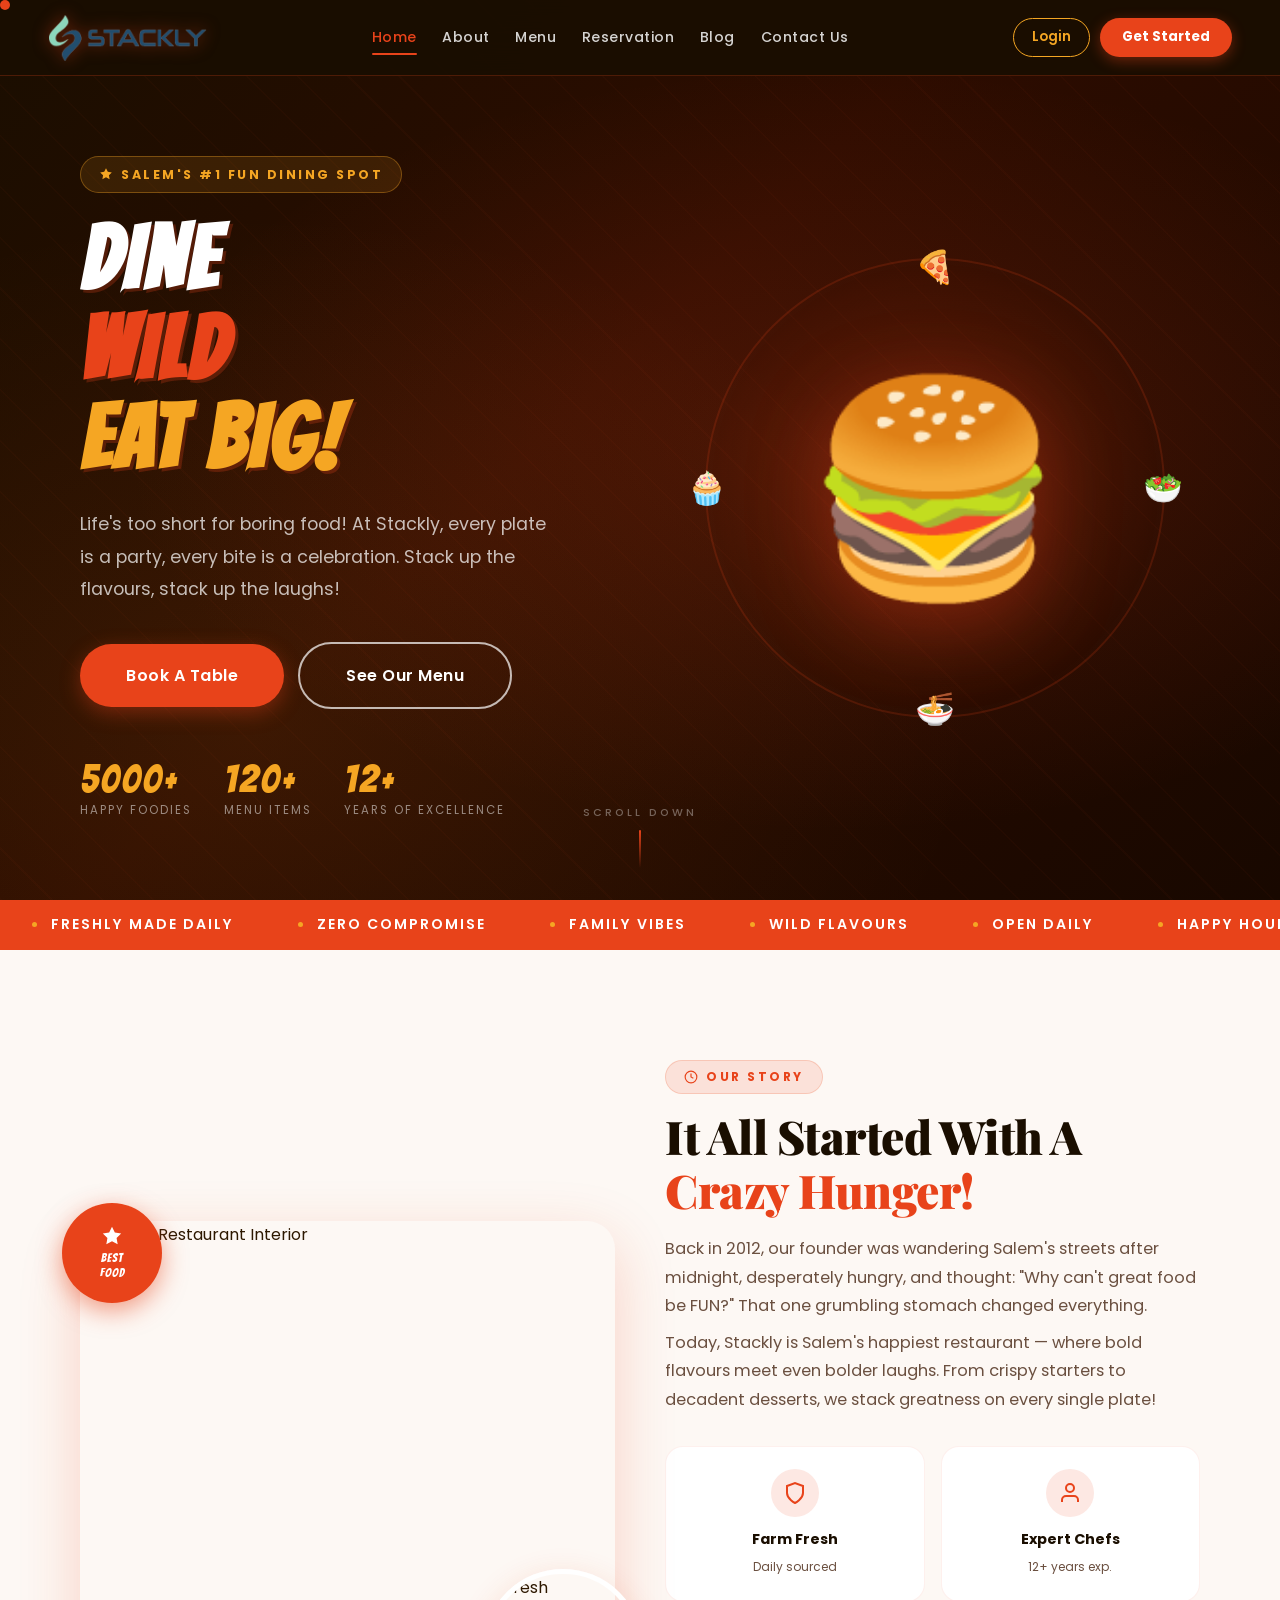
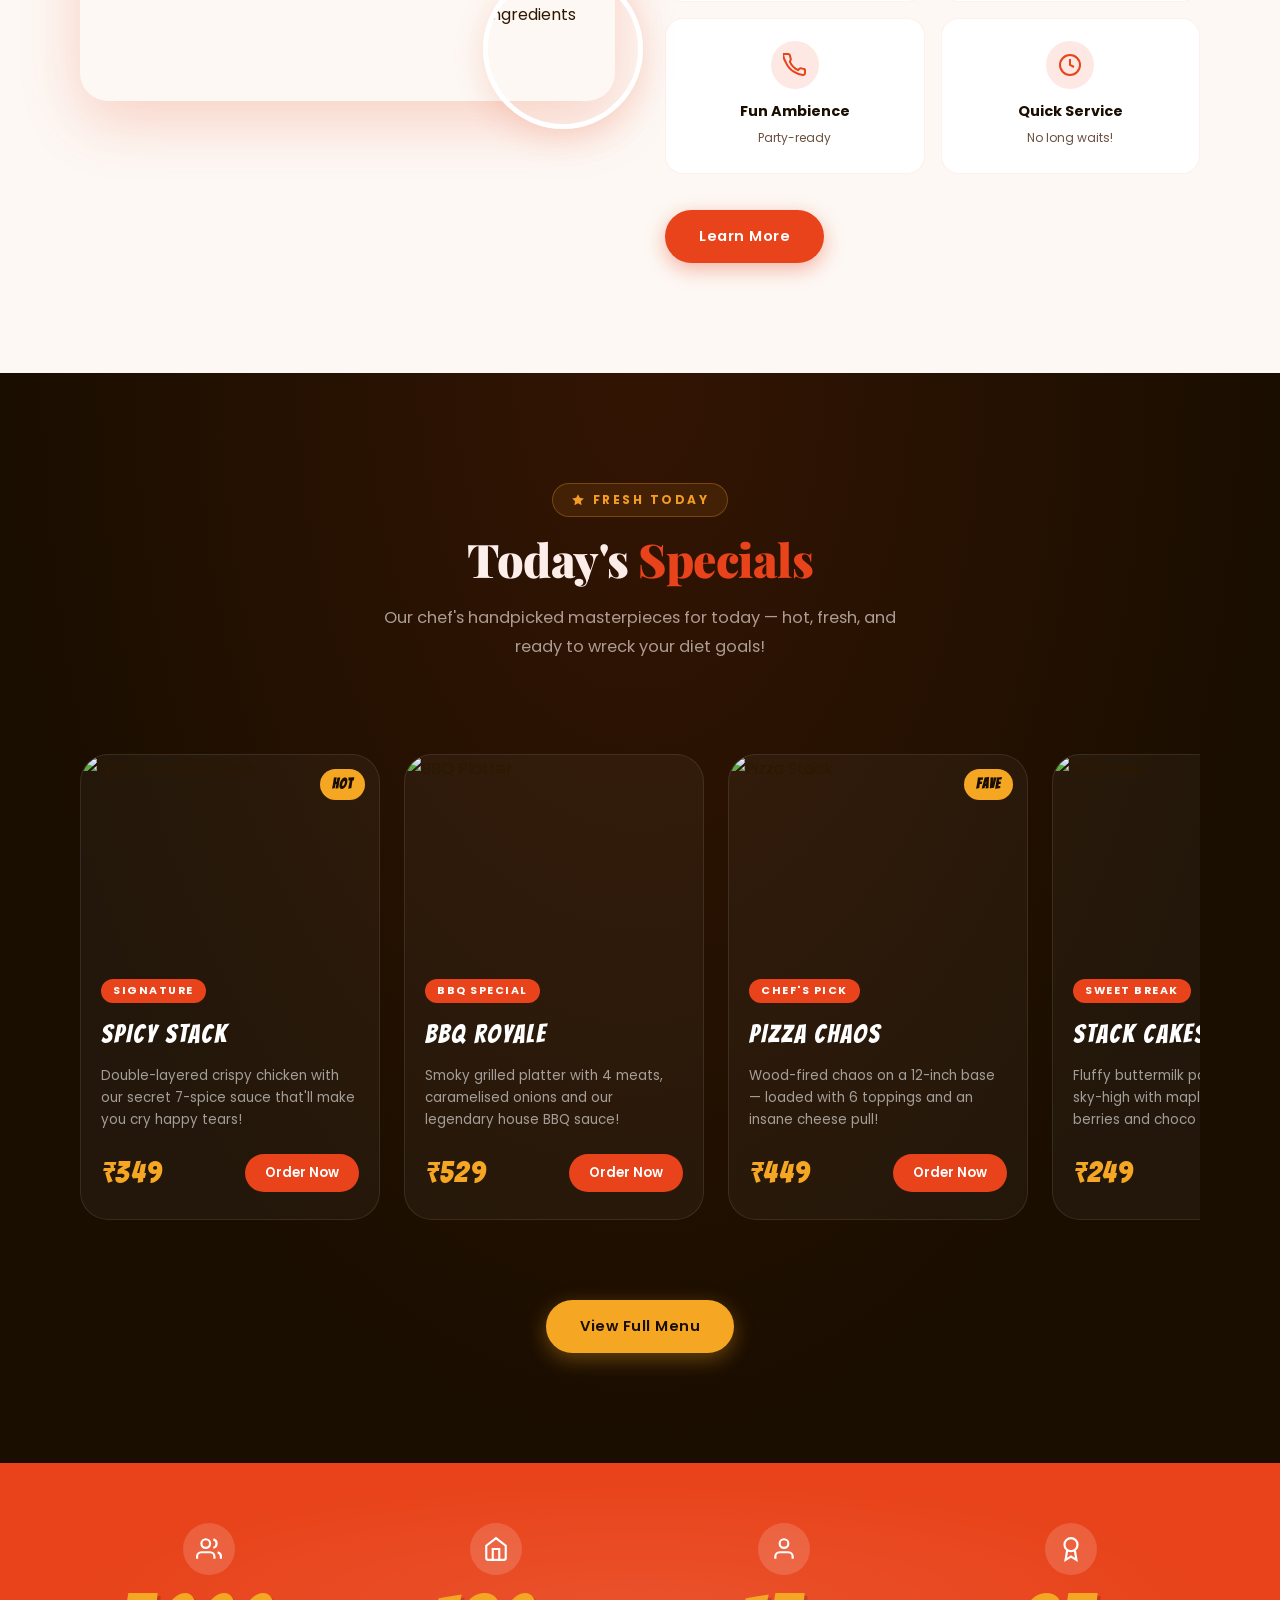
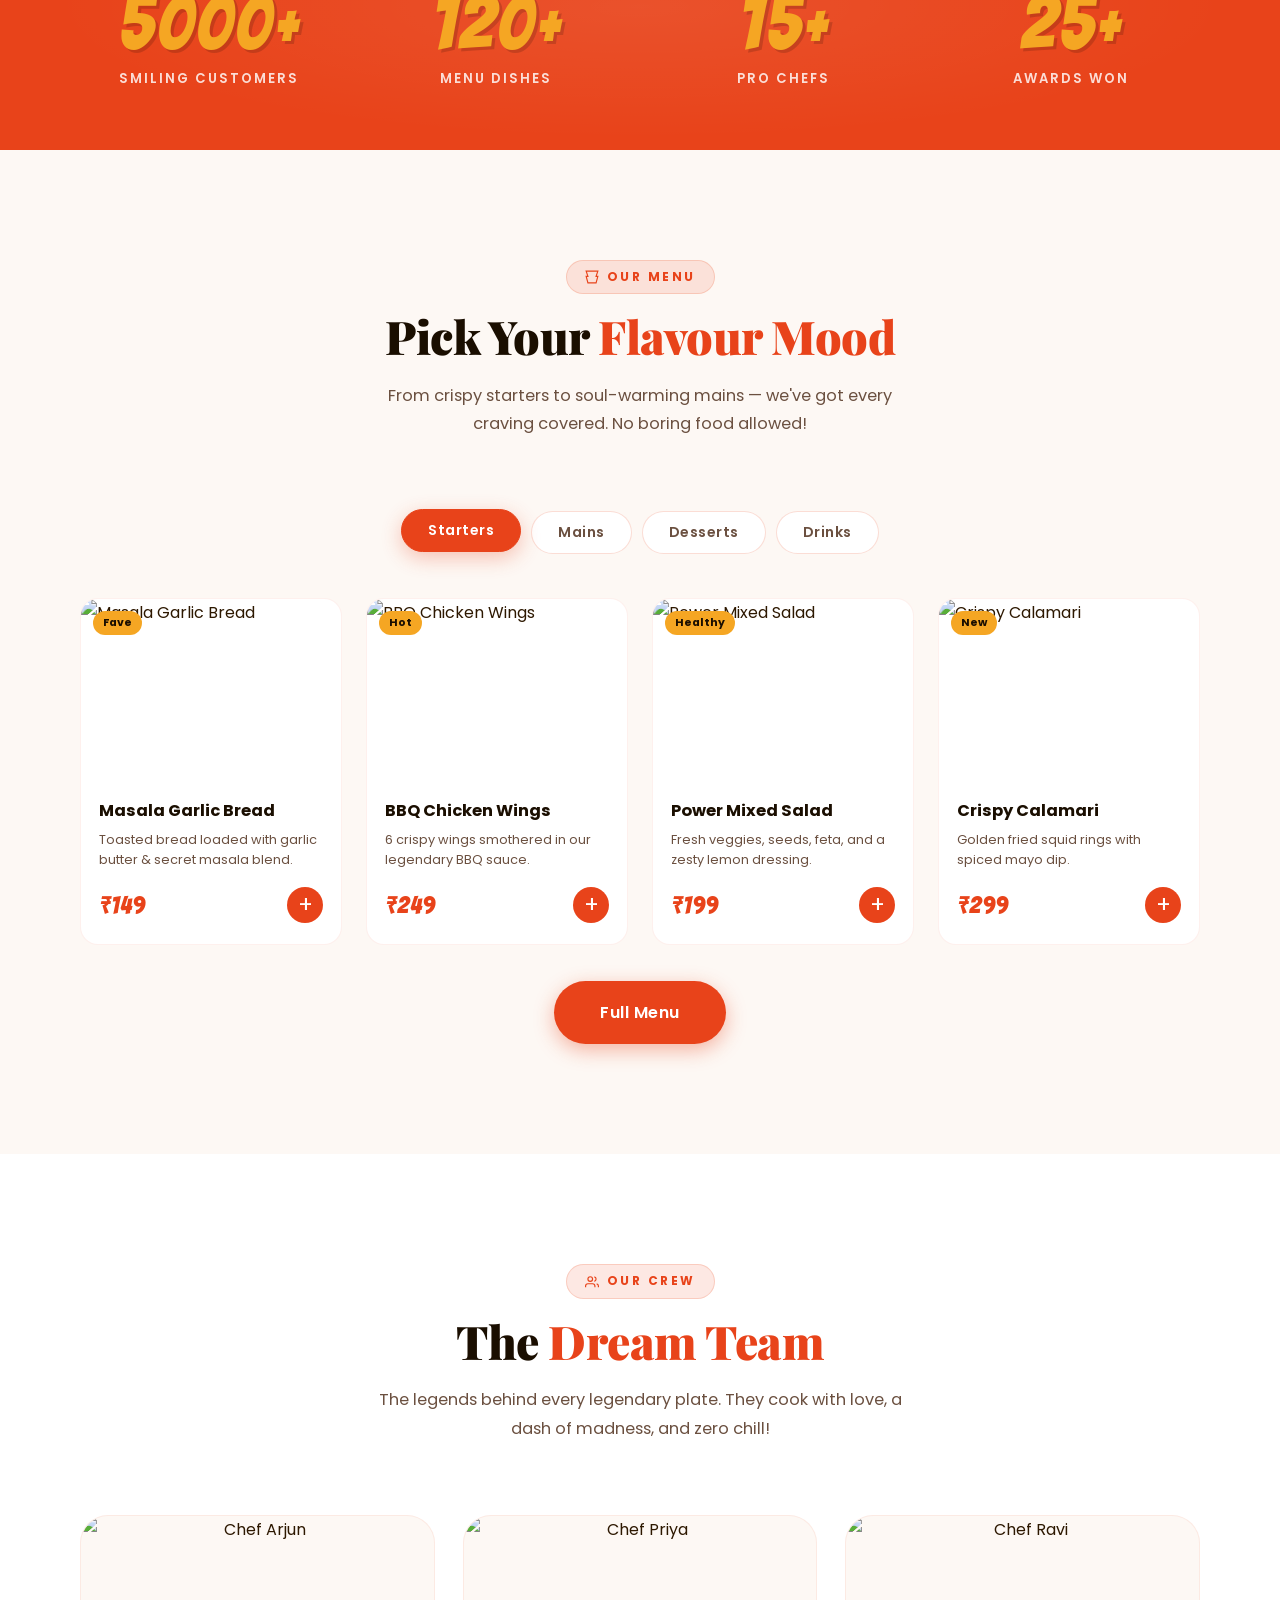
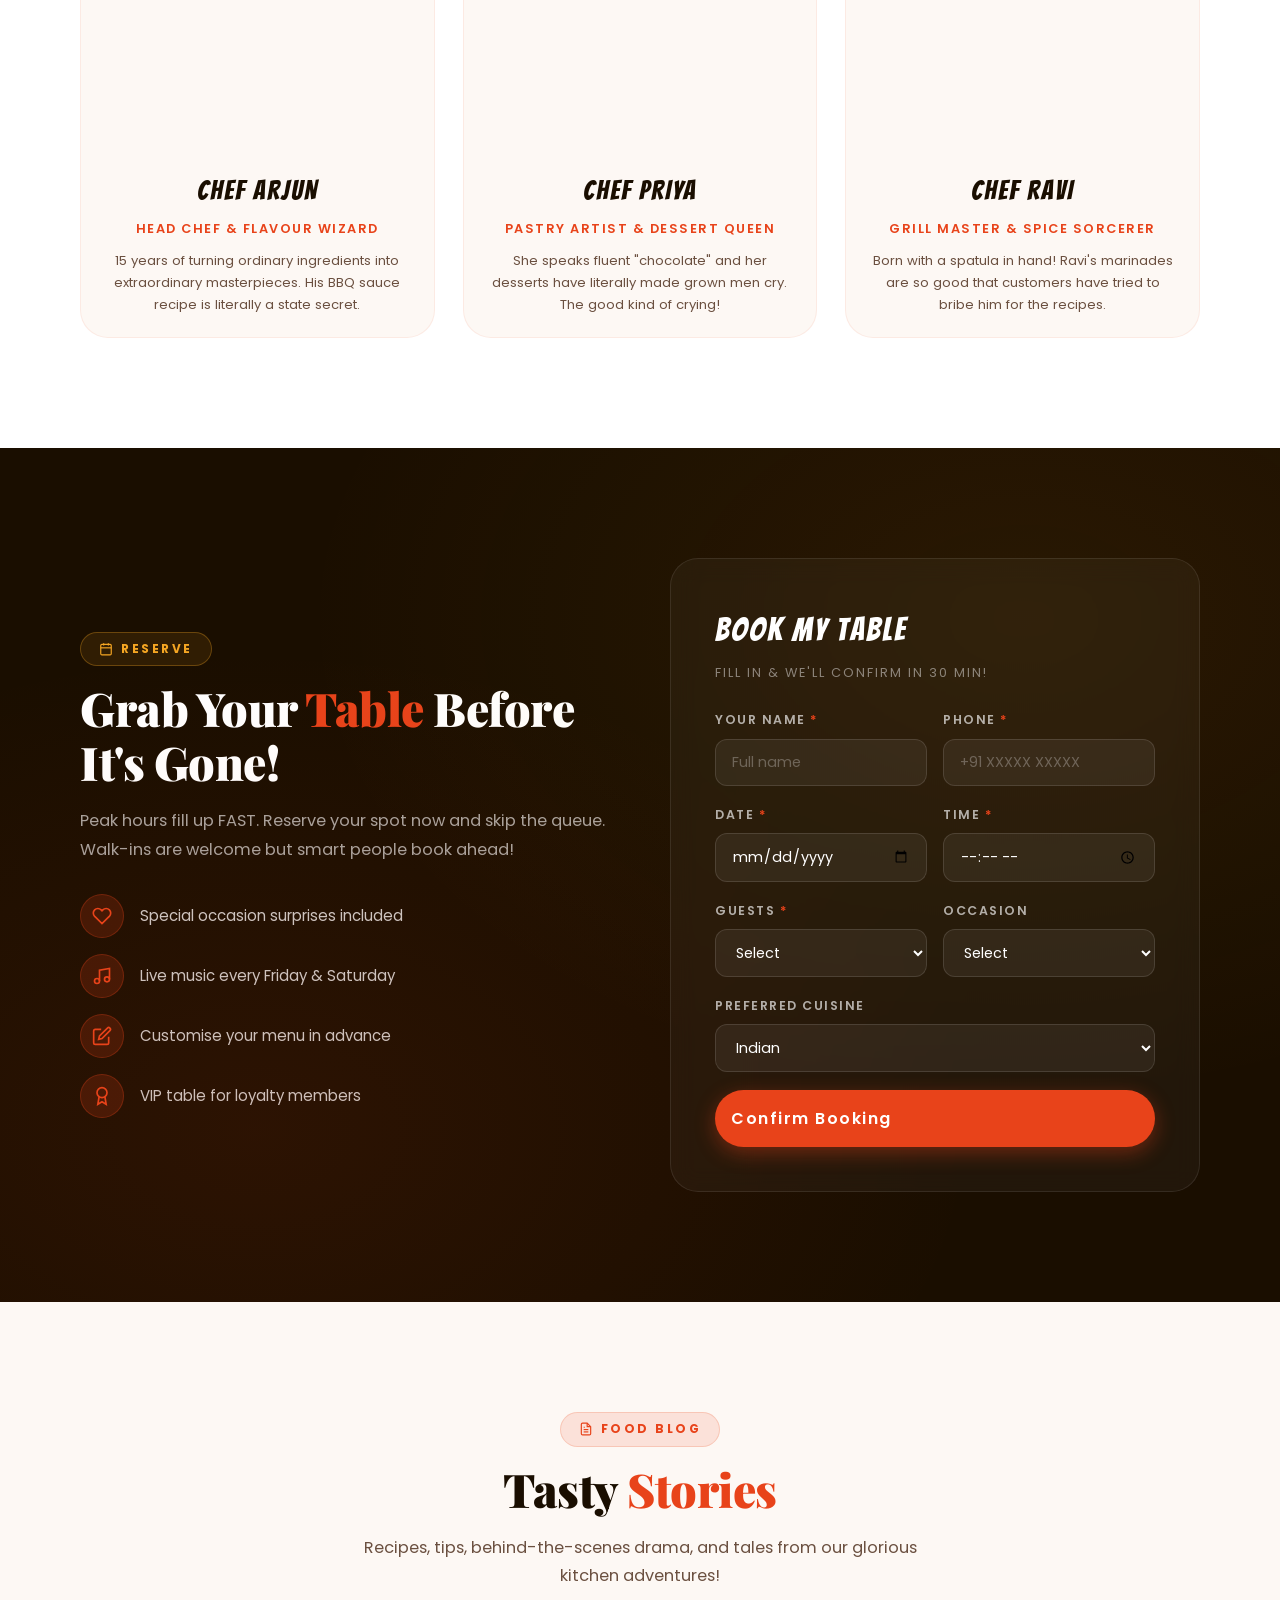
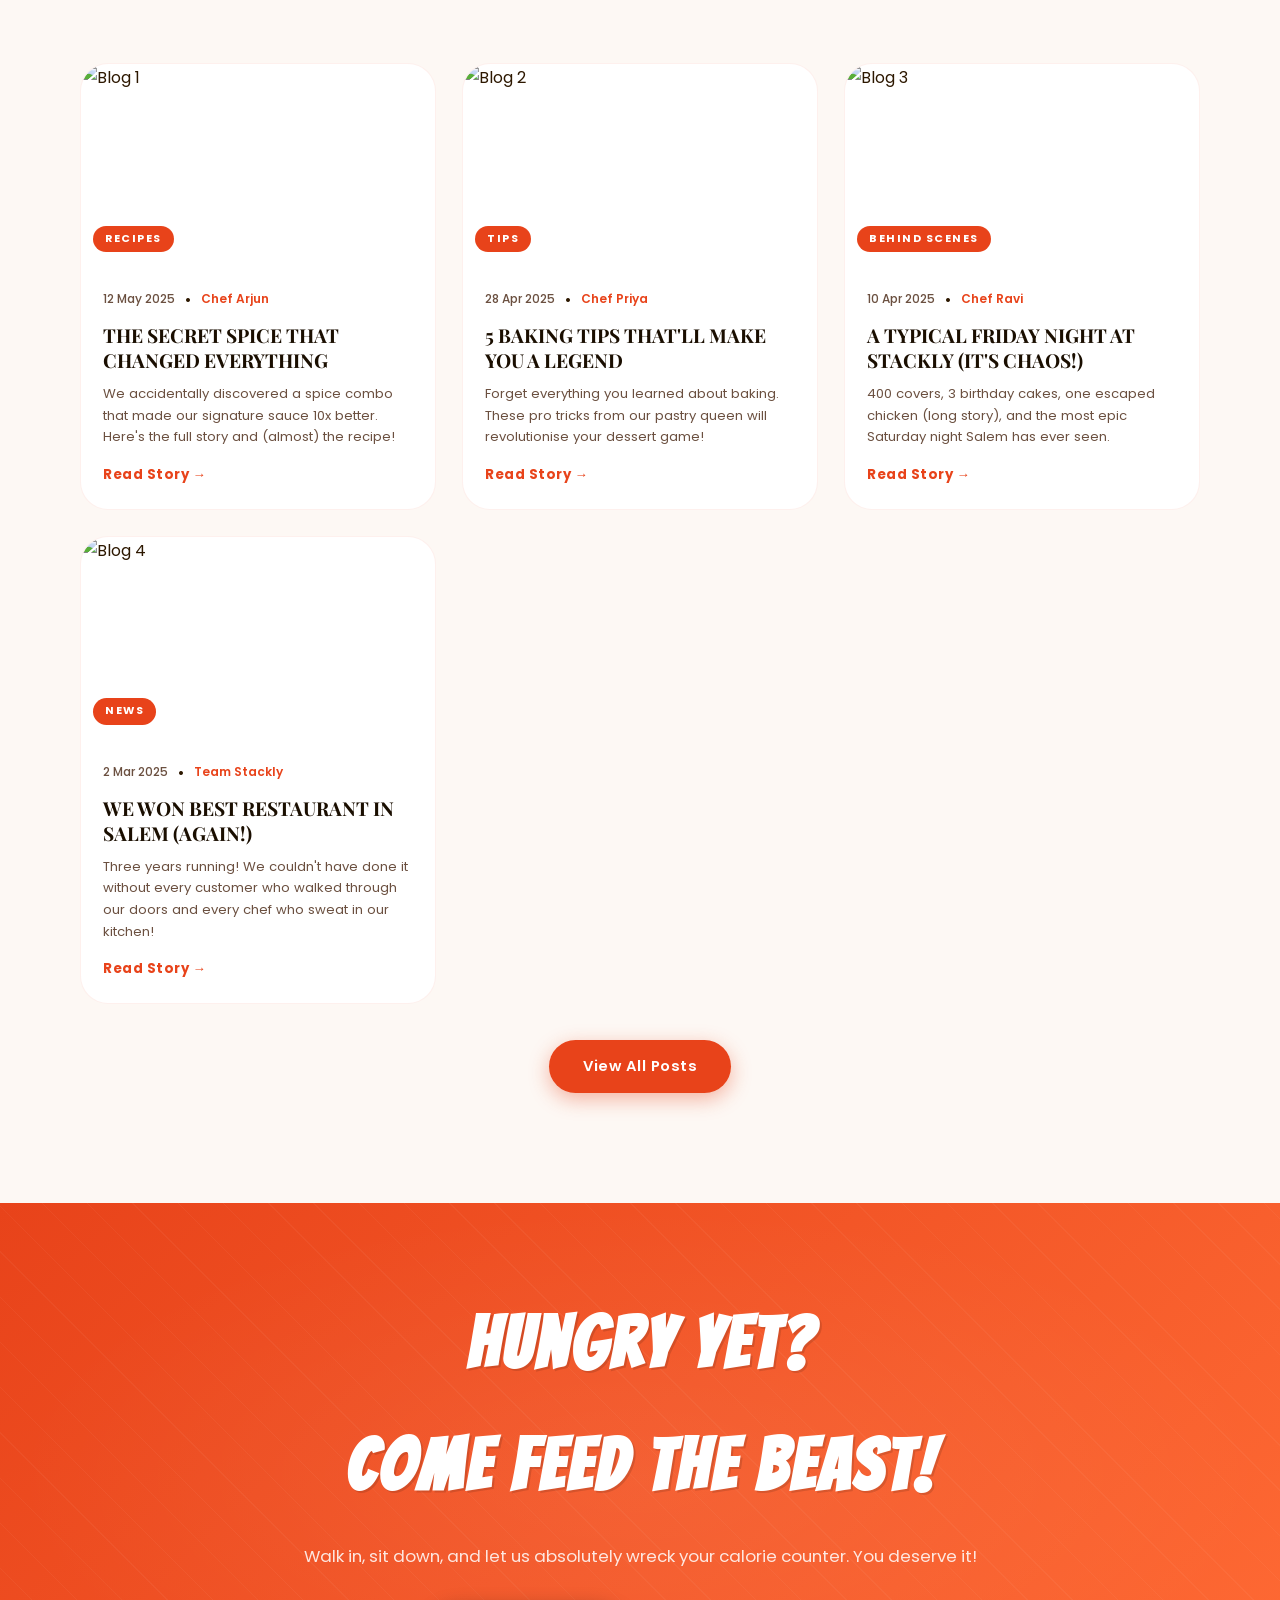
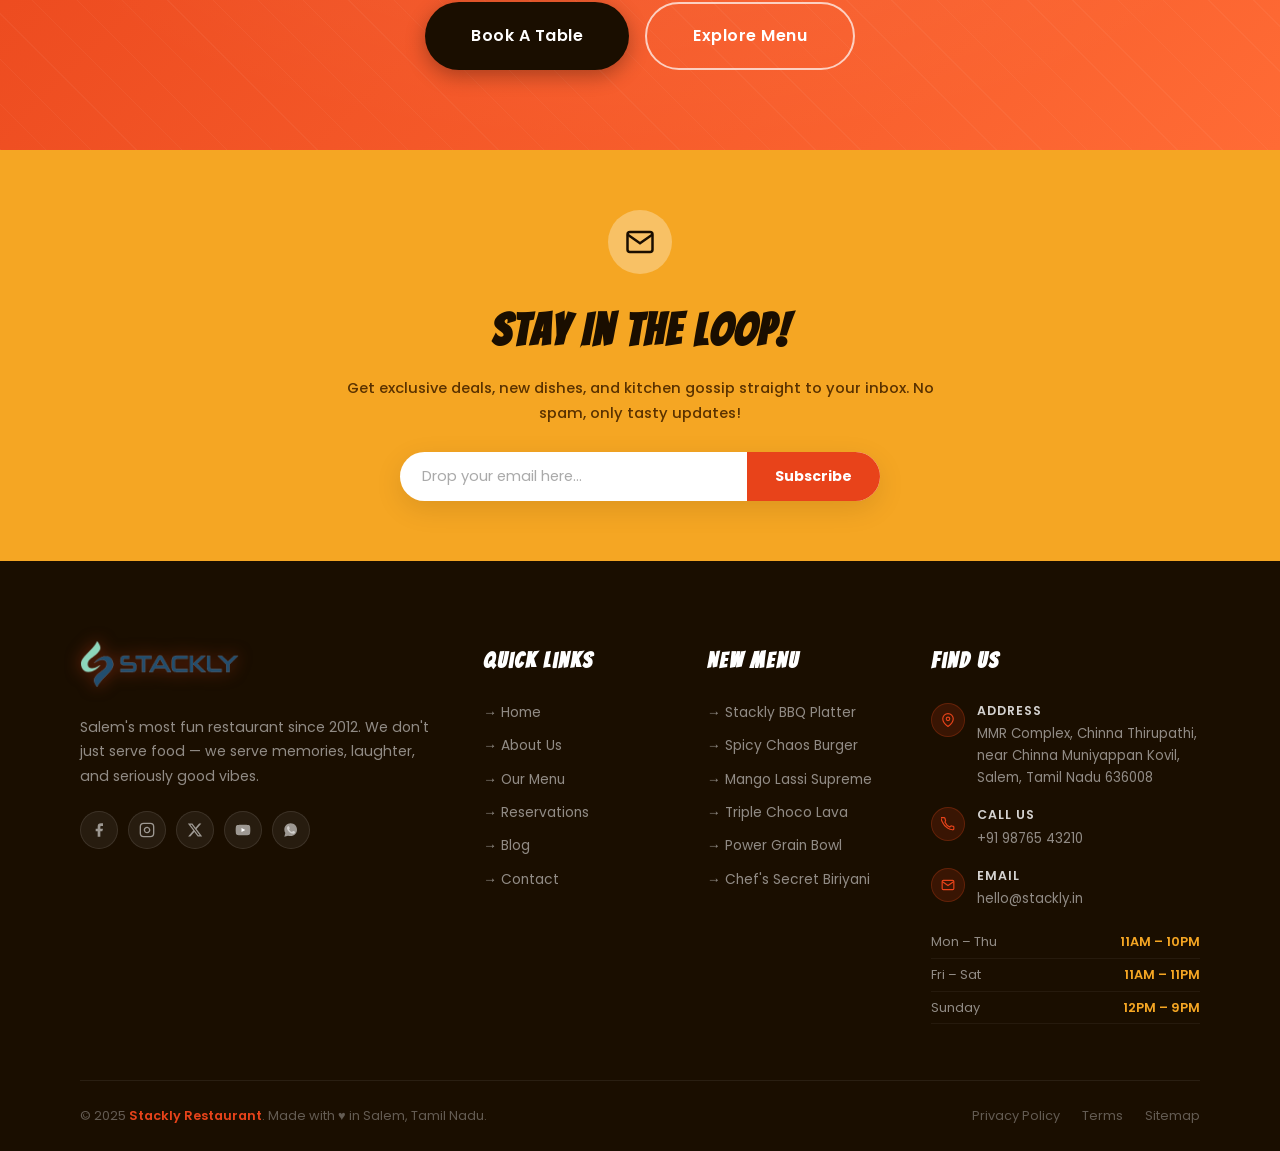
==== index.html @ 8b75b378 "Add files via upload" ====
<!DOCTYPE html>
<html lang="en">
<head>
  <meta charset="UTF-8">
  <meta name="viewport" content="width=device-width, initial-scale=1.0, maximum-scale=1">
  <title>Stackly — Where Every Bite Slaps | Salem's #1 Restaurant</title>
  <meta name="description" content="Stackly Restaurant — Salem's most fun and flavorful dining experience. Fresh ingredients, bold flavors, zero boring bites. Book your table today!">
  <link rel="stylesheet" href="./style.css">
</head>
<body>

<!-- Page Loader -->
<div id="page-loader">
  <div class="loader-logo">STACKLY</div>
  <div class="loader-dots"><span></span><span></span><span></span></div>
  <div class="loader-text">Heating up the kitchen...</div>
</div>

<!-- Custom Cursor -->
<div class="cursor" id="cursor"></div>
<div class="cursor-ring" id="cursorRing"></div>

<!-- Food Toast -->
<div class="food-toast" id="foodToast">
  <div class="food-toast-icon">
    <svg viewBox="0 0 24 24" fill="none" stroke="currentColor" stroke-width="2"><path d="M20 6L9 17l-5-5"/></svg>
  </div>
  <span id="toastMsg">Added to order!</span>
</div>

<!-- Back to Top -->
<button id="back-top" onclick="scrollTo({top:0,behavior:'smooth'})" title="Back to top">
  <svg viewBox="0 0 24 24" fill="none" stroke="currentColor" stroke-width="2.5"><path d="M18 15l-6-6-6 6"/></svg>
</button>

<!-- ═══ NAVBAR ═══ -->
<nav id="navbar">
  <a href="index.html" class="nav-logo">
    <img src="assets/logo.webp" alt="Stackly Logo" onerror="this.style.display='none'">
  </a>
  <div class="nav-links">
    <a href="index.html" class="active">Home</a>
    <a href="about.html">About</a>
    <a href="menu.html">Menu</a>
    <a href="reservation.html">Reservation</a>
    <a href="blog.html">Blog</a>
    <a href="contact.html">Contact Us</a>
  </div>
  <div class="nav-cta-group">
    <a href="signin.html" class="nav-links btn-nav-login">Login</a>
    <a href="signup.html" class="nav-links btn-nav-start">Get Started</a>
  </div>
  <button class="hamburger" id="hamburger" aria-label="Open menu">
    <span></span><span></span><span></span>
  </button>
</nav>

<!-- Mobile Menu -->
<div class="mobile-menu" id="mobileMenu">
  <div class="mobile-menu-links">
    <a href="index.html">Home</a>
    <a href="about.html">About</a>
    <a href="menu.html">Menu</a>
    <a href="reservation.html">Reservation</a>
    <a href="blog.html">Blog</a>
    <a href="contact.html">Contact Us</a>
  </div>
  <div class="mobile-menu-btns">
    <a href="signin.html" class="btn btn-outline">Login</a>
    <a href="signup.html" class="btn btn-primary">Get Started</a>
  </div>
</div>

<!-- ═══ HERO ═══ -->
<section id="hero">
  <div class="hero-bg"></div>
  <div class="hero-pattern"></div>
  <video autoplay muted loop playsinline class="hero-video">
    <source src="./assets/315076.mp4" type="video/mp4">
  </video>
  <div class="hero-content">
    <div class="hero-text-side reveal">
      <div class="hero-badge">
        <svg viewBox="0 0 24 24" fill="currentColor"><path d="M12 2l3.09 6.26L22 9.27l-5 4.87 1.18 6.88L12 17.77l-6.18 3.25L7 14.14 2 9.27l6.91-1.01L12 2z"/></svg>
        Salem's #1 Fun Dining Spot
      </div>
      <h1 class="hero-title">
        DINE<span class="line-accent">WILD</span>
        <span class="line-gold">EAT BIG!</span>
      </h1>
      <p class="hero-subtitle">
        Life's too short for boring food! At Stackly, every plate is a party, every bite is a celebration. Stack up the flavours, stack up the laughs!
      </p>
      <div class="hero-btns">
        <a href="reservation.html" class="btn btn-primary btn-lg">Book A Table</a>
        <a href="menu.html" class="btn btn-outline btn-lg">See Our Menu</a>
      </div>
      <div class="hero-stats">
        <div class="hero-stat">
          <div class="hero-stat-num" data-count="5000">0</div>
          <div class="hero-stat-label">Happy Foodies</div>
        </div>
        <div class="hero-stat">
          <div class="hero-stat-num" data-count="120">0</div>
          <div class="hero-stat-label">Menu Items</div>
        </div>
        <div class="hero-stat">
          <div class="hero-stat-num" data-count="12">0</div>
          <div class="hero-stat-label">Years of Excellence</div>
        </div>
      </div>
    </div>
    <div class="hero-visual reveal-scale delay-2">
      <div class="hero-plate-ring">
        <div class="hero-orbit">
          <span class="hero-orbit-item">🍕</span>
          <span class="hero-orbit-item">🥗</span>
          <span class="hero-orbit-item">🍜</span>
          <span class="hero-orbit-item">🧁</span>
        </div>
        <div class="hero-emoji-main">🍔</div>
      </div>
    </div>
  </div>
  <div class="hero-scroll" onclick="document.querySelector('#ticker').scrollIntoView({behavior:'smooth'})">
    Scroll Down
    <span></span>
  </div>
</section>

<!-- ═══ TICKER ═══ -->
<div class="ticker-wrap" id="ticker">
  <div class="ticker-inner">
    <span class="ticker-item"><span class="dot"></span> Freshly Made Daily</span>
    <span class="ticker-item"><span class="dot"></span> Zero Compromise</span>
    <span class="ticker-item"><span class="dot"></span> Family Vibes</span>
    <span class="ticker-item"><span class="dot"></span> Wild Flavours</span>
    <span class="ticker-item"><span class="dot"></span> Open Daily</span>
    <span class="ticker-item"><span class="dot"></span> Happy Hours</span>
    <span class="ticker-item"><span class="dot"></span> Salem's Favourite</span>
    <span class="ticker-item"><span class="dot"></span> Book Now!</span>
    <span class="ticker-item"><span class="dot"></span> Freshly Made Daily</span>
    <span class="ticker-item"><span class="dot"></span> Zero Compromise</span>
    <span class="ticker-item"><span class="dot"></span> Family Vibes</span>
    <span class="ticker-item"><span class="dot"></span> Wild Flavours</span>
    <span class="ticker-item"><span class="dot"></span> Open Daily</span>
    <span class="ticker-item"><span class="dot"></span> Happy Hours</span>
    <span class="ticker-item"><span class="dot"></span> Salem's Favourite</span>
    <span class="ticker-item"><span class="dot"></span> Book Now!</span>
  </div>
</div>

<!-- ═══ ABOUT ═══ -->
<section id="about" class="section">
  <div class="section-inner">
    <div class="about-grid">
      <div class="about-visual reveal-left">
        <div class="about-img-wrap">
          <img src="https://images.unsplash.com/photo-1414235077428-338989a2e8c0?w=700&q=80" alt="Stackly Restaurant Interior">
        </div>
        <div class="about-inset">
          <img src="https://images.unsplash.com/photo-1546833999-b9f581a1996d?w=300&q=80" alt="Fresh ingredients">
        </div>
        <div class="about-badge-float">
          <svg viewBox="0 0 24 24" fill="white" width="22" height="22"><path d="M12 2l3.09 6.26L22 9.27l-5 4.87 1.18 6.88L12 17.77l-6.18 3.25L7 14.14 2 9.27l6.91-1.01L12 2z"/></svg>
          BEST<br>FOOD
        </div>
      </div>
      <div class="about-content reveal-right">
        <div class="section-badge">
          <svg viewBox="0 0 24 24" fill="none" stroke="currentColor" stroke-width="2"><path d="M12 2a10 10 0 100 20A10 10 0 0012 2z"/><path d="M12 6v6l4 2"/></svg>
          Our Story
        </div>
        <h2 class="section-title">It All Started With A <span>Crazy Hunger!</span></h2>
        <p class="section-subtitle">
          Back in 2012, our founder was wandering Salem's streets after midnight, desperately hungry, and thought: "Why can't great food be FUN?" That one grumbling stomach changed everything.
        </p>
        <p class="section-subtitle mt-1">
          Today, Stackly is Salem's happiest restaurant — where bold flavours meet even bolder laughs. From crispy starters to decadent desserts, we stack greatness on every single plate!
        </p>
        <div class="about-features">
          <div class="about-feature-card wobble reveal-scale delay-1">
            <div class="feature-icon">
              <svg viewBox="0 0 24 24" fill="none" stroke="currentColor" stroke-width="2"><path d="M12 22s8-4 8-10V5l-8-3-8 3v7c0 6 8 10 8 10z"/></svg>
            </div>
            <span class="feature-name">Farm Fresh</span>
            <span class="feature-note">Daily sourced</span>
          </div>
          <div class="about-feature-card wobble reveal-scale delay-2">
            <div class="feature-icon">
              <svg viewBox="0 0 24 24" fill="none" stroke="currentColor" stroke-width="2"><path d="M20 21v-2a4 4 0 00-4-4H8a4 4 0 00-4 4v2"/><circle cx="12" cy="7" r="4"/></svg>
            </div>
            <span class="feature-name">Expert Chefs</span>
            <span class="feature-note">12+ years exp.</span>
          </div>
          <div class="about-feature-card wobble reveal-scale delay-3">
            <div class="feature-icon">
              <svg viewBox="0 0 24 24" fill="none" stroke="currentColor" stroke-width="2"><path d="M22 16.92v3a2 2 0 01-2.18 2 19.79 19.79 0 01-8.63-3.07A19.5 19.5 0 013.07 9.81a19.79 19.79 0 01-3.07-8.63A2 2 0 012 .98h3a2 2 0 012 1.72c.127.96.361 1.903.7 2.81a2 2 0 01-.45 2.11L6.91 8.9A16 16 0 0015.1 17.09l1.27-1.27a2 2 0 012.11-.45c.907.339 1.85.573 2.81.7A2 2 0 0122 16.92z"/></svg>
            </div>
            <span class="feature-name">Fun Ambience</span>
            <span class="feature-note">Party-ready</span>
          </div>
          <div class="about-feature-card wobble reveal-scale delay-4">
            <div class="feature-icon">
              <svg viewBox="0 0 24 24" fill="none" stroke="currentColor" stroke-width="2"><circle cx="12" cy="12" r="10"/><polyline points="12 6 12 12 16 14"/></svg>
            </div>
            <span class="feature-name">Quick Service</span>
            <span class="feature-note">No long waits!</span>
          </div>
        </div>
        <div class="mt-4">
          <a href="about.html" class="btn btn-primary">Learn More</a>
        </div>
      </div>
    </div>
  </div>
</section>

<!-- ═══ TODAY'S SPECIALS ═══ -->
<section id="special" class="section">
  <div class="section-inner">
    <div class="section-header reveal">
      <div class="section-badge" style="color:var(--secondary);border-color:rgba(245,166,35,0.3);background:rgba(245,166,35,0.1);">
        <svg viewBox="0 0 24 24" fill="currentColor" width="14" height="14"><path d="M12 2l3.09 6.26L22 9.27l-5 4.87 1.18 6.88L12 17.77l-6.18 3.25L7 14.14 2 9.27l6.91-1.01L12 2z"/></svg>
        Fresh Today
      </div>
      <h2 class="section-title" style="color:white;">Today's <span>Specials</span></h2>
      <p class="section-subtitle" style="color:rgba(255,255,255,0.62);">Our chef's handpicked masterpieces for today — hot, fresh, and ready to wreck your diet goals!</p>
    </div>
    <div class="special-swiper reveal">
      <div class="special-card">
        <div class="special-badge-hot">HOT</div>
        <img src="https://images.unsplash.com/photo-1565299585323-38d6b0865b47?w=600&q=80" alt="Spicy Chicken Stack" class="special-card-img">
        <div class="special-card-body">
          <span class="special-tag">Signature</span>
          <div class="special-name">SPICY STACK</div>
          <p class="special-desc">Double-layered crispy chicken with our secret 7-spice sauce that'll make you cry happy tears!</p>
          <div class="special-footer">
            <span class="special-price">₹349</span>
            <button class="special-order-btn" onclick="triggerToast('✓','Spicy Stack added!')">Order Now</button>
          </div>
        </div>
      </div>
      <div class="special-card">
        <img src="https://images.unsplash.com/photo-1555396273-367ea4eb4db5?w=600&q=80" alt="BBQ Platter" class="special-card-img">
        <div class="special-card-body">
          <span class="special-tag">BBQ Special</span>
          <div class="special-name">BBQ ROYALE</div>
          <p class="special-desc">Smoky grilled platter with 4 meats, caramelised onions and our legendary house BBQ sauce!</p>
          <div class="special-footer">
            <span class="special-price">₹529</span>
            <button class="special-order-btn" onclick="triggerToast('✓','BBQ Royale added!')">Order Now</button>
          </div>
        </div>
      </div>
      <div class="special-card">
        <div class="special-badge-hot">FAVE</div>
        <img src="https://images.unsplash.com/photo-1604908176997-125f25cc6f3d?w=600&q=80" alt="Pizza Stack" class="special-card-img">
        <div class="special-card-body">
          <span class="special-tag">Chef's Pick</span>
          <div class="special-name">PIZZA CHAOS</div>
          <p class="special-desc">Wood-fired chaos on a 12-inch base — loaded with 6 toppings and an insane cheese pull!</p>
          <div class="special-footer">
            <span class="special-price">₹449</span>
            <button class="special-order-btn" onclick="triggerToast('✓','Pizza Chaos added!')">Order Now</button>
          </div>
        </div>
      </div>
      <div class="special-card">
        <img src="https://images.unsplash.com/photo-1567620905732-2d1ec7ab7445?w=600&q=80" alt="Pancakes" class="special-card-img">
        <div class="special-card-body">
          <span class="special-tag">Sweet Break</span>
          <div class="special-name">STACK CAKES</div>
          <p class="special-desc">Fluffy buttermilk pancakes stacked sky-high with maple syrup, fresh berries and choco drizzle!</p>
          <div class="special-footer">
            <span class="special-price">₹249</span>
            <button class="special-order-btn" onclick="triggerToast('✓','Stack Cakes added!')">Order Now</button>
          </div>
        </div>
      </div>
      <div class="special-card">
        <img src="https://images.unsplash.com/photo-1512621776951-a57141f2eefd?w=600&q=80" alt="Salad Bowl" class="special-card-img">
        <div class="special-card-body">
          <span class="special-tag">Healthy</span>
          <div class="special-name">POWER BOWL</div>
          <p class="special-desc">For the healthy days — absolutely delicious with 20+ fresh ingredients packed with nutrition!</p>
          <div class="special-footer">
            <span class="special-price">₹299</span>
            <button class="special-order-btn" onclick="triggerToast('✓','Power Bowl added!')">Order Now</button>
          </div>
        </div>
      </div>
    </div>
    <div class="text-center mt-4 reveal">
      <a href="menu.html" class="btn btn-secondary">View Full Menu</a>
    </div>
  </div>
</section>

<!-- ═══ STATS STRIP ═══ -->
<div class="stats-strip">
  <div class="stats-grid">
    <div class="stat-item reveal">
      <div class="stat-icon">
        <svg viewBox="0 0 24 24" fill="none" stroke="currentColor" stroke-width="2"><path d="M17 21v-2a4 4 0 00-4-4H5a4 4 0 00-4 4v2"/><circle cx="9" cy="7" r="4"/><path d="M23 21v-2a4 4 0 00-3-3.87"/><path d="M16 3.13a4 4 0 010 7.75"/></svg>
      </div>
      <div class="stat-num" data-count="5000">0</div>
      <div class="stat-label">Smiling Customers</div>
    </div>
    <div class="stat-item reveal delay-1">
      <div class="stat-icon">
        <svg viewBox="0 0 24 24" fill="none" stroke="currentColor" stroke-width="2"><path d="M3 9l9-7 9 7v11a2 2 0 01-2 2H5a2 2 0 01-2-2z"/><polyline points="9 22 9 12 15 12 15 22"/></svg>
      </div>
      <div class="stat-num" data-count="120">0</div>
      <div class="stat-label">Menu Dishes</div>
    </div>
    <div class="stat-item reveal delay-2">
      <div class="stat-icon">
        <svg viewBox="0 0 24 24" fill="none" stroke="currentColor" stroke-width="2"><path d="M20 21v-2a4 4 0 00-4-4H8a4 4 0 00-4 4v2"/><circle cx="12" cy="7" r="4"/></svg>
      </div>
      <div class="stat-num" data-count="15">0</div>
      <div class="stat-label">Pro Chefs</div>
    </div>
    <div class="stat-item reveal delay-3">
      <div class="stat-icon">
        <svg viewBox="0 0 24 24" fill="none" stroke="currentColor" stroke-width="2"><circle cx="12" cy="8" r="6"/><path d="M15.477 12.89L17 22l-5-3-5 3 1.523-9.11"/></svg>
      </div>
      <div class="stat-num" data-count="25">0</div>
      <div class="stat-label">Awards Won</div>
    </div>
  </div>
</div>

<!-- ═══ MENU PREVIEW ═══ -->
<section id="menu-page" class="section">
  <div class="section-inner">
    <div class="section-header reveal">
      <div class="section-badge">
        <svg viewBox="0 0 24 24" fill="none" stroke="currentColor" stroke-width="2"><path d="M12 2H2l3 9H2l3 11h14l3-11h-3L22 2z"/></svg>
        Our Menu
      </div>
      <h2 class="section-title">Pick Your <span>Flavour Mood</span></h2>
      <p class="section-subtitle">From crispy starters to soul-warming mains — we've got every craving covered. No boring food allowed!</p>
    </div>
    <div class="menu-tabs reveal">
      <button class="menu-tab active" data-tab="starters">Starters</button>
      <button class="menu-tab" data-tab="mains">Mains</button>
      <button class="menu-tab" data-tab="desserts">Desserts</button>
      <button class="menu-tab" data-tab="drinks">Drinks</button>
    </div>
    <div class="menu-grid" id="menuGrid">
      <!-- JS fills this -->
    </div>
    <div class="text-center mt-4 reveal">
      <a href="menu.html" class="btn btn-primary btn-lg">Full Menu</a>
    </div>
  </div>
</section>

<!-- ═══ TEAM ═══ -->
<section id="team" class="section">
  <div class="section-inner">
    <div class="section-header reveal">
      <div class="section-badge">
        <svg viewBox="0 0 24 24" fill="none" stroke="currentColor" stroke-width="2"><path d="M17 21v-2a4 4 0 00-4-4H5a4 4 0 00-4 4v2"/><circle cx="9" cy="7" r="4"/><path d="M23 21v-2a4 4 0 00-3-3.87"/><path d="M16 3.13a4 4 0 010 7.75"/></svg>
        Our Crew
      </div>
      <h2 class="section-title">The <span>Dream Team</span></h2>
      <p class="section-subtitle">The legends behind every legendary plate. They cook with love, a dash of madness, and zero chill!</p>
    </div>
    <div class="team-grid">
      <div class="team-card reveal delay-1">
        <div class="team-img-wrap">
          <img src="https://images.unsplash.com/photo-1540189549336-e6e99c3679fe?w=400&q=80" alt="Chef Arjun">
          <div class="team-overlay">
            <a href="404.html" class="team-social-icon" title="Facebook">
              <svg viewBox="0 0 24 24" fill="currentColor"><path d="M18 2h-3a5 5 0 00-5 5v3H7v4h3v8h4v-8h3l1-4h-4V7a1 1 0 011-1h3z"/></svg>
            </a>
            <a href="404.html" class="team-social-icon" title="Instagram">
              <svg viewBox="0 0 24 24" fill="none" stroke="currentColor" stroke-width="2"><rect x="2" y="2" width="20" height="20" rx="5" ry="5"/><path d="M16 11.37A4 4 0 1112.63 8 4 4 0 0116 11.37z"/><line x1="17.5" y1="6.5" x2="17.51" y2="6.5"/></svg>
            </a>
            <a href="404.html" class="team-social-icon" title="Twitter">
              <svg viewBox="0 0 24 24" fill="currentColor"><path d="M18.244 2.25h3.308l-7.227 8.26 8.502 11.24H16.17l-5.214-6.817L4.99 21.75H1.68l7.73-8.835L1.254 2.25H8.08l4.713 6.231zm-1.161 17.52h1.833L7.084 4.126H5.117z"/></svg>
            </a>
          </div>
        </div>
        <div class="team-body">
          <div class="team-name">CHEF ARJUN</div>
          <div class="team-role">Head Chef &amp; Flavour Wizard</div>
          <p class="team-bio">15 years of turning ordinary ingredients into extraordinary masterpieces. His BBQ sauce recipe is literally a state secret.</p>
        </div>
      </div>
      <div class="team-card reveal delay-2">
        <div class="team-img-wrap">
          <img src="https://images.unsplash.com/photo-1581349485608-9469926a8e5e?w=400&q=80" alt="Chef Priya">
          <div class="team-overlay">
            <a href="404.html" class="team-social-icon" title="Facebook">
              <svg viewBox="0 0 24 24" fill="currentColor"><path d="M18 2h-3a5 5 0 00-5 5v3H7v4h3v8h4v-8h3l1-4h-4V7a1 1 0 011-1h3z"/></svg>
            </a>
            <a href="404.html" class="team-social-icon" title="Instagram">
              <svg viewBox="0 0 24 24" fill="none" stroke="currentColor" stroke-width="2"><rect x="2" y="2" width="20" height="20" rx="5" ry="5"/><path d="M16 11.37A4 4 0 1112.63 8 4 4 0 0116 11.37z"/><line x1="17.5" y1="6.5" x2="17.51" y2="6.5"/></svg>
            </a>
            <a href="404.html" class="team-social-icon" title="Twitter">
              <svg viewBox="0 0 24 24" fill="currentColor"><path d="M18.244 2.25h3.308l-7.227 8.26 8.502 11.24H16.17l-5.214-6.817L4.99 21.75H1.68l7.73-8.835L1.254 2.25H8.08l4.713 6.231zm-1.161 17.52h1.833L7.084 4.126H5.117z"/></svg>
            </a>
          </div>
        </div>
        <div class="team-body">
          <div class="team-name">CHEF PRIYA</div>
          <div class="team-role">Pastry Artist &amp; Dessert Queen</div>
          <p class="team-bio">She speaks fluent "chocolate" and her desserts have literally made grown men cry. The good kind of crying!</p>
        </div>
      </div>
      <div class="team-card reveal delay-3">
        <div class="team-img-wrap">
          <img src="https://images.unsplash.com/photo-1607631568010-a87245c0daf8?w=400&q=80" alt="Chef Ravi">
          <div class="team-overlay">
            <a href="404.html" class="team-social-icon" title="Facebook">
              <svg viewBox="0 0 24 24" fill="currentColor"><path d="M18 2h-3a5 5 0 00-5 5v3H7v4h3v8h4v-8h3l1-4h-4V7a1 1 0 011-1h3z"/></svg>
            </a>
            <a href="404.html" class="team-social-icon" title="Instagram">
              <svg viewBox="0 0 24 24" fill="none" stroke="currentColor" stroke-width="2"><rect x="2" y="2" width="20" height="20" rx="5" ry="5"/><path d="M16 11.37A4 4 0 1112.63 8 4 4 0 0116 11.37z"/><line x1="17.5" y1="6.5" x2="17.51" y2="6.5"/></svg>
            </a>
            <a href="404.html" class="team-social-icon" title="Twitter">
              <svg viewBox="0 0 24 24" fill="currentColor"><path d="M18.244 2.25h3.308l-7.227 8.26 8.502 11.24H16.17l-5.214-6.817L4.99 21.75H1.68l7.73-8.835L1.254 2.25H8.08l4.713 6.231zm-1.161 17.52h1.833L7.084 4.126H5.117z"/></svg>
            </a>
          </div>
        </div>
        <div class="team-body">
          <div class="team-name">CHEF RAVI</div>
          <div class="team-role">Grill Master &amp; Spice Sorcerer</div>
          <p class="team-bio">Born with a spatula in hand! Ravi's marinades are so good that customers have tried to bribe him for the recipes.</p>
        </div>
      </div>
    </div>
  </div>
</section>

<!-- ═══ RESERVATION CTA ═══ -->
<section id="reservation" class="section">
  <div class="section-inner">
    <div class="reservation-grid">
      <div class="reservation-info reveal-left">
        <div class="section-badge" style="color:var(--secondary);border-color:rgba(245,166,35,0.3);background:rgba(245,166,35,0.1);">
          <svg viewBox="0 0 24 24" fill="none" stroke="currentColor" stroke-width="2" width="14" height="14"><rect x="3" y="4" width="18" height="18" rx="2" ry="2"/><line x1="16" y1="2" x2="16" y2="6"/><line x1="8" y1="2" x2="8" y2="6"/><line x1="3" y1="10" x2="21" y2="10"/></svg>
          Reserve
        </div>
        <h2 class="section-title" style="color:white;">Grab Your <span style="color:var(--primary)">Table</span> Before It's Gone!</h2>
        <p class="section-subtitle" style="color:rgba(255,255,255,0.62);">Peak hours fill up FAST. Reserve your spot now and skip the queue. Walk-ins are welcome but smart people book ahead!</p>
        <div class="res-perks">
          <div class="res-perk">
            <div class="res-perk-icon">
              <svg viewBox="0 0 24 24" fill="none" stroke="currentColor" stroke-width="2"><path d="M20.84 4.61a5.5 5.5 0 00-7.78 0L12 5.67l-1.06-1.06a5.5 5.5 0 00-7.78 7.78l1.06 1.06L12 21.23l7.78-7.78 1.06-1.06a5.5 5.5 0 000-7.78z"/></svg>
            </div>
            Special occasion surprises included
          </div>
          <div class="res-perk">
            <div class="res-perk-icon">
              <svg viewBox="0 0 24 24" fill="none" stroke="currentColor" stroke-width="2"><path d="M9 18V5l12-2v13"/><circle cx="6" cy="18" r="3"/><circle cx="18" cy="16" r="3"/></svg>
            </div>
            Live music every Friday &amp; Saturday
          </div>
          <div class="res-perk">
            <div class="res-perk-icon">
              <svg viewBox="0 0 24 24" fill="none" stroke="currentColor" stroke-width="2"><path d="M11 4H4a2 2 0 00-2 2v14a2 2 0 002 2h14a2 2 0 002-2v-7"/><path d="M18.5 2.5a2.121 2.121 0 013 3L12 15l-4 1 1-4 9.5-9.5z"/></svg>
            </div>
            Customise your menu in advance
          </div>
          <div class="res-perk">
            <div class="res-perk-icon">
              <svg viewBox="0 0 24 24" fill="none" stroke="currentColor" stroke-width="2"><circle cx="12" cy="8" r="6"/><path d="M15.477 12.89L17 22l-5-3-5 3 1.523-9.11"/></svg>
            </div>
            VIP table for loyalty members
          </div>
        </div>
      </div>
      <div class="reservation-form-wrap reveal-right">
        <div class="res-form-title">Book My Table</div>
        <div class="res-form-sub">Fill in &amp; we'll confirm in 30 min!</div>
        <form onsubmit="handleReservation(event)">
          <div class="form-row">
            <div class="form-group">
              <label>Your Name <span class="required">*</span></label>
              <input type="text" class="form-input" placeholder="Full name" required>
            </div>
            <div class="form-group">
              <label>Phone <span class="required">*</span></label>
              <input type="tel" class="form-input" placeholder="+91 XXXXX XXXXX" required>
            </div>
          </div>
          <div class="form-row">
            <div class="form-group">
              <label>Date <span class="required">*</span></label>
              <input type="date" class="form-input" required>
            </div>
            <div class="form-group">
              <label>Time <span class="required">*</span></label>
              <input type="time" class="form-input" required>
            </div>
          </div>
          <div class="form-row">
            <div class="form-group">
              <label>Guests <span class="required">*</span></label>
              <select class="form-input" required>
                <option value="">Select</option>
                <option>1</option><option>2</option><option>3</option><option>4</option><option>5-8</option><option>9+</option>
              </select>
            </div>
            <div class="form-group">
              <label>Occasion</label>
              <select class="form-input">
                <option value="">Select</option>
                <option>Birthday</option>
                <option>Anniversary</option>
                <option>Wedding</option>
                <option>Business</option>
                <option>Casual Dining</option>
              </select>
            </div>
          </div>
          <div class="form-group">
            <label>Preferred Cuisine</label>
            <select class="form-input">
              <option>Indian</option>
              <option>Continental</option>
              <option>Mexican</option>
              <option>Surprise Me!</option>
            </select>
          </div>
          <button type="submit" class="btn btn-primary res-submit wobble">Confirm Booking</button>
        </form>
      </div>
    </div>
  </div>
</section>

<!-- ═══ BLOG PREVIEW ═══ -->
<section id="blog-section" class="section">
  <div class="section-inner">
    <div class="section-header reveal">
      <div class="section-badge">
        <svg viewBox="0 0 24 24" fill="none" stroke="currentColor" stroke-width="2"><path d="M14 2H6a2 2 0 00-2 2v16a2 2 0 002 2h12a2 2 0 002-2V8z"/><polyline points="14 2 14 8 20 8"/><line x1="16" y1="13" x2="8" y2="13"/><line x1="16" y1="17" x2="8" y2="17"/><polyline points="10 9 9 9 8 9"/></svg>
        Food Blog
      </div>
      <h2 class="section-title">Tasty <span>Stories</span></h2>
      <p class="section-subtitle">Recipes, tips, behind-the-scenes drama, and tales from our glorious kitchen adventures!</p>
    </div>
    <div class="blog-grid">
      <div class="blog-card reveal delay-1">
        <div class="blog-img-wrap">
          <img src="https://images.unsplash.com/photo-1484723091739-30a097e8f929?w=600&q=80" alt="Blog 1">
          <span class="blog-category">Recipes</span>
        </div>
        <div class="blog-body">
          <div class="blog-meta">
            <span class="blog-date">12 May 2025</span>
            <span>•</span>
            <span class="blog-author">Chef Arjun</span>
          </div>
          <h3 class="blog-title">THE SECRET SPICE THAT CHANGED EVERYTHING</h3>
          <p class="blog-excerpt">We accidentally discovered a spice combo that made our signature sauce 10x better. Here's the full story and (almost) the recipe!</p>
          <a href="blog.html" class="blog-read-more">Read Story →</a>
        </div>
      </div>
      <div class="blog-card reveal delay-2">
        <div class="blog-img-wrap">
          <img src="https://images.unsplash.com/photo-1551782450-a2132b4ba21d?w=600&q=80" alt="Blog 2">
          <span class="blog-category">Tips</span>
        </div>
        <div class="blog-body">
          <div class="blog-meta">
            <span class="blog-date">28 Apr 2025</span>
            <span>•</span>
            <span class="blog-author">Chef Priya</span>
          </div>
          <h3 class="blog-title">5 BAKING TIPS THAT'LL MAKE YOU A LEGEND</h3>
          <p class="blog-excerpt">Forget everything you learned about baking. These pro tricks from our pastry queen will revolutionise your dessert game!</p>
          <a href="blog.html" class="blog-read-more">Read Story →</a>
        </div>
      </div>
      <div class="blog-card reveal delay-3">
        <div class="blog-img-wrap">
          <img src="https://images.unsplash.com/photo-1504674900247-0877df9cc836?w=600&q=80" alt="Blog 3">
          <span class="blog-category">Behind Scenes</span>
        </div>
        <div class="blog-body">
          <div class="blog-meta">
            <span class="blog-date">10 Apr 2025</span>
            <span>•</span>
            <span class="blog-author">Chef Ravi</span>
          </div>
          <h3 class="blog-title">A TYPICAL FRIDAY NIGHT AT STACKLY (IT'S CHAOS!)</h3>
          <p class="blog-excerpt">400 covers, 3 birthday cakes, one escaped chicken (long story), and the most epic Saturday night Salem has ever seen.</p>
          <a href="blog.html" class="blog-read-more">Read Story →</a>
        </div>
      </div>
      <div class="blog-card reveal delay-4">
        <div class="blog-img-wrap">
          <img src="https://images.unsplash.com/photo-1498579150354-977475b7ea0b?w=600&q=80" alt="Blog 4">
          <span class="blog-category">News</span>
        </div>
        <div class="blog-body">
          <div class="blog-meta">
            <span class="blog-date">2 Mar 2025</span>
            <span>•</span>
            <span class="blog-author">Team Stackly</span>
          </div>
          <h3 class="blog-title">WE WON BEST RESTAURANT IN SALEM (AGAIN!)</h3>
          <p class="blog-excerpt">Three years running! We couldn't have done it without every customer who walked through our doors and every chef who sweat in our kitchen!</p>
          <a href="blog.html" class="blog-read-more">Read Story →</a>
        </div>
      </div>
    </div>
    <div class="text-center mt-4 reveal">
      <a href="blog.html" class="btn btn-primary">View All Posts</a>
    </div>
  </div>
</section>

<!-- ═══ CTA BANNER ═══ -->
<div class="cta-banner">
  <div class="section-inner">
    <h2 class="cta-title reveal">Hungry Yet?<br>Come Feed The Beast!</h2>
    <p class="cta-sub reveal delay-1">Walk in, sit down, and let us absolutely wreck your calorie counter. You deserve it!</p>
    <div class="cta-btns reveal delay-2">
      <a href="reservation.html" class="btn btn-dark btn-lg">Book A Table</a>
      <a href="menu.html" class="btn btn-outline btn-lg">Explore Menu</a>
    </div>
  </div>
</div>

<!-- ═══ NEWSLETTER ═══ -->
<div class="newsletter-strip">
  <div class="newsletter-inner">
    <div class="newsletter-icon">
      <svg viewBox="0 0 24 24" fill="none" stroke="currentColor" stroke-width="2"><path d="M4 4h16c1.1 0 2 .9 2 2v12c0 1.1-.9 2-2 2H4c-1.1 0-2-.9-2-2V6c0-1.1.9-2 2-2z"/><polyline points="22,6 12,13 2,6"/></svg>
    </div>
    <h3 class="newsletter-title">Stay In The Loop!</h3>
    <p class="newsletter-sub">Get exclusive deals, new dishes, and kitchen gossip straight to your inbox. No spam, only tasty updates!</p>
    <form class="newsletter-form" onsubmit="handleNewsletter(event)">
      <input type="email" placeholder="Drop your email here..." required>
      <button type="submit">Subscribe</button>
    </form>
  </div>
</div>

<!-- ═══ FOOTER ═══ -->
<footer id="footer">
  <div class="section-inner">
    <div class="footer-grid">
      <div class="footer-brand">
        <a href="index.html" class="nav-logo" style="margin-bottom:14px;display:inline-flex;">
          <img src="assets/logo.webp" alt="Stackly" height="42" onerror="this.style.display='none'">
        </a>
        <p>Salem's most fun restaurant since 2012. We don't just serve food — we serve memories, laughter, and seriously good vibes.</p>
        <div class="footer-socials">
          <a href="404.html" class="footer-social" title="Facebook">
            <svg viewBox="0 0 24 24" fill="currentColor"><path d="M18 2h-3a5 5 0 00-5 5v3H7v4h3v8h4v-8h3l1-4h-4V7a1 1 0 011-1h3z"/></svg>
          </a>
          <a href="404.html" class="footer-social" title="Instagram">
            <svg viewBox="0 0 24 24" fill="none" stroke="currentColor" stroke-width="2"><rect x="2" y="2" width="20" height="20" rx="5" ry="5"/><path d="M16 11.37A4 4 0 1112.63 8 4 4 0 0116 11.37z"/><line x1="17.5" y1="6.5" x2="17.51" y2="6.5"/></svg>
          </a>
          <a href="404.html" class="footer-social" title="Twitter/X">
            <svg viewBox="0 0 24 24" fill="currentColor"><path d="M18.244 2.25h3.308l-7.227 8.26 8.502 11.24H16.17l-5.214-6.817L4.99 21.75H1.68l7.73-8.835L1.254 2.25H8.08l4.713 6.231zm-1.161 17.52h1.833L7.084 4.126H5.117z"/></svg>
          </a>
          <a href="404.html" class="footer-social" title="YouTube">
            <svg viewBox="0 0 24 24" fill="currentColor"><path d="M22.54 6.42a2.78 2.78 0 00-1.95-1.96C18.88 4 12 4 12 4s-6.88 0-8.59.46A2.78 2.78 0 001.46 6.42 29 29 0 001 12a29 29 0 00.46 5.58 2.78 2.78 0 001.95 1.96C5.12 20 12 20 12 20s6.88 0 8.59-.46a2.78 2.78 0 001.95-1.96A29 29 0 0023 12a29 29 0 00-.46-5.58z"/><polygon points="9.75 15.02 15.5 12 9.75 8.98 9.75 15.02" fill="white"/></svg>
          </a>
          <a href="404.html" class="footer-social" title="WhatsApp">
            <svg viewBox="0 0 24 24" fill="currentColor"><path d="M17.472 14.382c-.297-.149-1.758-.867-2.03-.967-.273-.099-.471-.148-.67.15-.197.297-.767.966-.94 1.164-.173.199-.347.223-.644.075-.297-.15-1.255-.463-2.39-1.475-.883-.788-1.48-1.761-1.653-2.059-.173-.297-.018-.458.13-.606.134-.133.298-.347.446-.52.149-.174.198-.298.298-.497.099-.198.05-.371-.025-.52-.075-.149-.669-1.612-.916-2.207-.242-.579-.487-.5-.669-.51-.173-.008-.371-.01-.57-.01-.198 0-.52.074-.792.372-.272.297-1.04 1.016-1.04 2.479 0 1.462 1.065 2.875 1.213 3.074.149.198 2.096 3.2 5.077 4.487.709.306 1.262.489 1.694.625.712.227 1.36.195 1.871.118.571-.085 1.758-.719 2.006-1.413.248-.694.248-1.289.173-1.413-.074-.124-.272-.198-.57-.347z"/><path d="M11.5 2C6.253 2 2 6.253 2 11.5c0 1.891.549 3.658 1.5 5.158L2 22l5.5-1.5A9.455 9.455 0 0011.5 21C16.747 21 21 16.747 21 11.5S16.747 2 11.5 2z"/></svg>
          </a>
        </div>
      </div>
      <div>
        <h4 class="footer-col-title">Quick Links</h4>
        <ul class="footer-links">
          <li><a href="index.html">→ Home</a></li>
          <li><a href="about.html">→ About Us</a></li>
          <li><a href="menu.html">→ Our Menu</a></li>
          <li><a href="reservation.html">→ Reservations</a></li>
          <li><a href="blog.html">→ Blog</a></li>
          <li><a href="contact.html">→ Contact</a></li>
        </ul>
      </div>
      <div>
        <h4 class="footer-col-title">New Menu</h4>
        <ul class="footer-links">
          <li><a href="menu.html">→ Stackly BBQ Platter</a></li>
          <li><a href="menu.html">→ Spicy Chaos Burger</a></li>
          <li><a href="menu.html">→ Mango Lassi Supreme</a></li>
          <li><a href="menu.html">→ Triple Choco Lava</a></li>
          <li><a href="menu.html">→ Power Grain Bowl</a></li>
          <li><a href="menu.html">→ Chef's Secret Biriyani</a></li>
        </ul>
      </div>
      <div>
        <h4 class="footer-col-title">Find Us</h4>
        <div class="footer-contact-item">
          <div class="footer-contact-icon">
            <svg viewBox="0 0 24 24" fill="none" stroke="currentColor" stroke-width="2"><path d="M21 10c0 7-9 13-9 13s-9-6-9-13a9 9 0 0118 0z"/><circle cx="12" cy="10" r="3"/></svg>
          </div>
          <div class="footer-contact-text">
            <strong>Address</strong>
            MMR Complex, Chinna Thirupathi, near Chinna Muniyappan Kovil, Salem, Tamil Nadu 636008
          </div>
        </div>
        <div class="footer-contact-item">
          <div class="footer-contact-icon">
            <svg viewBox="0 0 24 24" fill="none" stroke="currentColor" stroke-width="2"><path d="M22 16.92v3a2 2 0 01-2.18 2 19.79 19.79 0 01-8.63-3.07A19.5 19.5 0 013.07 9.81a19.79 19.79 0 01-3.07-8.63A2 2 0 012 .98h3a2 2 0 012 1.72 12.84 12.84 0 00.7 2.81 2 2 0 01-.45 2.11L6.91 8.9A16 16 0 0015.1 17.09l1.27-1.27a2 2 0 012.11-.45 12.84 12.84 0 002.81.7A2 2 0 0122 16.92z"/></svg>
          </div>
          <div class="footer-contact-text"><strong>Call Us</strong>+91 98765 43210</div>
        </div>
        <div class="footer-contact-item">
          <div class="footer-contact-icon">
            <svg viewBox="0 0 24 24" fill="none" stroke="currentColor" stroke-width="2"><path d="M4 4h16c1.1 0 2 .9 2 2v12c0 1.1-.9 2-2 2H4c-1.1 0-2-.9-2-2V6c0-1.1.9-2 2-2z"/><polyline points="22,6 12,13 2,6"/></svg>
          </div>
          <div class="footer-contact-text"><strong>Email</strong>hello@stackly.in</div>
        </div>
        <div class="footer-hours mt-2">
          <div class="footer-hours-item"><span>Mon – Thu</span><span>11AM – 10PM</span></div>
          <div class="footer-hours-item"><span>Fri – Sat</span><span>11AM – 11PM</span></div>
          <div class="footer-hours-item"><span>Sunday</span><span>12PM – 9PM</span></div>
        </div>
      </div>
    </div>
    <div class="footer-bottom">
      <p>&copy; 2025 <span>Stackly Restaurant</span>. Made with ♥ in Salem, Tamil Nadu.</p>
      <div class="footer-bottom-links">
        <a href="404.html">Privacy Policy</a>
        <a href="404.html">Terms</a>
        <a href="404.html">Sitemap</a>
      </div>
    </div>
  </div>
</footer>

<script src="assets/script.js"></script>
<script>
/* ── Menu Data & Render ── */
const menuData = {
  starters: [
    { img: 'https://images.unsplash.com/photo-1568901346375-23c9450c58cd?w=400&q=80', name: 'Masala Garlic Bread', desc: 'Toasted bread loaded with garlic butter & secret masala blend.', price: '₹149', badge: 'Fave' },
    { img: 'https://images.unsplash.com/photo-1599487488170-d11ec9c172f0?w=400&q=80', name: 'BBQ Chicken Wings', desc: '6 crispy wings smothered in our legendary BBQ sauce.', price: '₹249', badge: 'Hot' },
    { img: 'https://images.unsplash.com/photo-1512621776951-a57141f2eefd?w=400&q=80', name: 'Power Mixed Salad', desc: 'Fresh veggies, seeds, feta, and a zesty lemon dressing.', price: '₹199', badge: 'Healthy' },
    { img: 'https://images.unsplash.com/photo-1563245372-f21724e3856d?w=400&q=80', name: 'Crispy Calamari', desc: 'Golden fried squid rings with spiced mayo dip.', price: '₹299', badge: 'New' },
  ],
  mains: [
    { img: 'https://images.unsplash.com/photo-1565299585323-38d6b0865b47?w=400&q=80', name: 'Stackly Spicy Burger', desc: 'Double patty, jalapeños, cheddar, and our secret sauce.', price: '₹349', badge: 'Spicy' },
    { img: 'https://images.unsplash.com/photo-1604908176997-125f25cc6f3d?w=400&q=80', name: 'Chaos Pizza', desc: '6-topping wood-fired pizza on a hand-stretched base.', price: '₹449', badge: 'Famous' },
    { img: 'https://images.unsplash.com/photo-1555396273-367ea4eb4db5?w=400&q=80', name: 'BBQ Royale Platter', desc: 'Grilled meats, cornbread, coleslaw and smoky BBQ.', price: '₹529', badge: 'Best' },
    { img: 'https://images.unsplash.com/photo-1503764654157-72d979d9af2f?w=400&q=80', name: "Chef's Biriyani", desc: 'Slow-cooked dum biriyani with raita and salan.', price: '₹299', badge: 'Chef' },
  ],
  desserts: [
    { img: 'https://images.unsplash.com/photo-1567620905732-2d1ec7ab7445?w=400&q=80', name: 'Stack Pancakes', desc: 'Tower of fluffy pancakes with maple syrup and berries.', price: '₹249', badge: 'Sweet' },
    { img: 'https://images.unsplash.com/photo-1551024601-bec78aea704b?w=400&q=80', name: 'Choco Lava Cake', desc: 'Warm chocolate cake with molten centre and ice cream.', price: '₹199', badge: 'Must Try' },
    { img: 'https://images.unsplash.com/photo-1488477181946-6428a0291777?w=400&q=80', name: 'Mango Sundae', desc: 'Alphonso mango sorbet with caramel crunch and cream.', price: '₹179', badge: 'Summer' },
    { img: 'https://images.unsplash.com/photo-1464305795204-6f5bbfc7fb81?w=400&q=80', name: 'NY Cheesecake', desc: 'Classic New York style with mixed berry compote.', price: '₹229', badge: 'Classic' },
  ],
  drinks: [
    { img: 'https://images.unsplash.com/photo-1513558161293-cdaf765ed2fd?w=400&q=80', name: 'Mango Lassi Supreme', desc: 'Thick Alphonso mango blended with chilled yoghurt.', price: '₹129', badge: 'Thick' },
    { img: 'https://images.unsplash.com/photo-1543332164-6e82f355badc?w=400&q=80', name: 'Watermelon Slush', desc: 'Fresh watermelon slush with mint and a pinch of salt.', price: '₹99', badge: 'Refresh' },
    { img: 'https://images.unsplash.com/photo-1571091718767-18b5b1457add?w=400&q=80', name: 'Stackly Special Cola', desc: 'Our signature cola float with vanilla ice cream.', price: '₹149', badge: 'Signature' },
    { img: 'https://images.unsplash.com/photo-1497534446932-c925b458314e?w=400&q=80', name: 'Iced Masala Chai', desc: 'Traditional chai brewed strong, poured over ice with cream.', price: '₹89', badge: 'Chai' },
  ]
};

function renderMenu(tab) {
  const grid = document.getElementById('menuGrid');
  grid.innerHTML = menuData[tab].map(item => `
    <div class="menu-card">
      <div class="menu-card-img-wrap">
        <img src="${item.img}" alt="${item.name}" loading="lazy">
        <span class="menu-card-badge">${item.badge}</span>
      </div>
      <div class="menu-card-body">
        <div class="menu-card-name">${item.name}</div>
        <p class="menu-card-desc">${item.desc}</p>
        <div class="menu-card-footer">
          <span class="menu-price">${item.price}</span>
          <button class="menu-add-btn" onclick="triggerToast('✓','${item.name} added!')">+</button>
        </div>
      </div>
    </div>
  `).join('');
}
renderMenu('starters');
document.querySelectorAll('.menu-tab').forEach(btn => {
  btn.addEventListener('click', () => {
    document.querySelectorAll('.menu-tab').forEach(b => b.classList.remove('active'));
    btn.classList.add('active');
    renderMenu(btn.dataset.tab);
  });
});
</script>
</body>
</html>
---- style.css ----
/* ============================================================
   STACKLY RESTAURANT — MASTER STYLESHEET v2
   Professional, Clean, Energetic — Inspired by Food Funday
   ============================================================ */

/* ── Google Fonts ── */
@import url('https://fonts.googleapis.com/css2?family=Playfair+Display:wght@700;900&family=Poppins:wght@300;400;500;600;700;800&family=Bangers&family=Nunito:wght@400;600;700;800&display=swap');

/* ── CSS Custom Properties ── */
:root {
  --primary:        #E8431A;
  --primary-dark:   #c43510;
  --primary-light:  rgba(232,67,26,0.12);
  --secondary:      #F5A623;
  --secondary-dark: #d4890e;
  --accent:         #FF6B35;
  --accent2:        #00C9A7;
  --dark:           #1A0E00;
  --dark2:          #2D1800;
  --dark3:          #3d2200;
  --mid:            #5a3200;
  --light:          #FDF8F4;
  --lighter:        #FFFFFF;
  --text:           #2D1800;
  --text-muted:     #6B5040;
  --border:         rgba(232,67,26,0.18);
  --border-light:   rgba(232,67,26,0.08);
  --shadow-sm:      0 4px 16px rgba(232,67,26,0.10);
  --shadow:         0 8px 32px rgba(232,67,26,0.16);
  --shadow-lg:      0 20px 60px rgba(232,67,26,0.22);
  --radius-xs:      6px;
  --radius-sm:      12px;
  --radius:         18px;
  --radius-lg:      28px;
  --radius-xl:      50px;
  --font-display:   'Playfair Display', serif;
  --font-heading:   'Poppins', sans-serif;
  --font-body:      'Poppins', sans-serif;
  --font-accent:    'Bangers', cursive;
  --nav-h:          76px;
  --section-pad:    clamp(70px, 9vw, 110px);
  --transition:     all 0.35s cubic-bezier(0.4, 0, 0.2, 1);
  --bounce:         cubic-bezier(0.68, -0.55, 0.265, 1.55);
}

/* ── Reset & Base ── */
*, *::before, *::after { box-sizing: border-box; margin: 0; padding: 0; }

html {
  scroll-behavior: smooth;
  overflow-x: hidden;
  font-size: 16px;
}

body {
  font-family: var(--font-body);
  background: var(--light);
  color: var(--text);
  overflow-x: hidden;
  line-height: 1.7;
  -webkit-font-smoothing: antialiased;
}

img { max-width: 100%; height: auto; display: block; }
a  { text-decoration: none; color: inherit; }
ul, ol { list-style: none; }
button, input, select, textarea { font-family: inherit; }
input, select, textarea { outline: none; }

/* ── Scrollbar ── */
::-webkit-scrollbar { width: 6px; }
::-webkit-scrollbar-track { background: var(--dark); }
::-webkit-scrollbar-thumb { background: var(--primary); border-radius: 3px; }
::-webkit-scrollbar-thumb:hover { background: var(--accent); }

/* ── Selection ── */
::selection { background: var(--primary); color: white; }

/* ═══════════════════════════════════════
   PAGE LOADER
═══════════════════════════════════════ */
#page-loader {
  position: fixed;
  inset: 0;
  background: var(--dark);
  z-index: 99999;
  display: flex;
  flex-direction: column;
  align-items: center;
  justify-content: center;
  gap: 28px;
  transition: opacity 0.6s ease, visibility 0.6s ease;
}
#page-loader.loaded { opacity: 0; visibility: hidden; pointer-events: none; }

.loader-logo {
  font-family: var(--font-accent);
  font-size: clamp(3.5rem, 10vw, 6rem);
  color: var(--primary);
  letter-spacing: 6px;
  animation: loaderPulse 1s ease-in-out infinite alternate;
  position: relative;
}
.loader-logo::after {
  content: '';
  position: absolute;
  bottom: -8px;
  left: 50%;
  transform: translateX(-50%);
  width: 60%;
  height: 3px;
  background: linear-gradient(to right, var(--primary), var(--secondary));
  border-radius: 2px;
  animation: loaderLine 1s ease-in-out infinite alternate;
}
@keyframes loaderLine {
  from { width: 40%; }
  to   { width: 80%; }
}

.loader-dots {
  display: flex;
  gap: 12px;
}
.loader-dots span {
  width: 12px;
  height: 12px;
  background: var(--secondary);
  border-radius: 50%;
  animation: loaderBounce 0.7s ease-in-out infinite alternate;
}
.loader-dots span:nth-child(2) { animation-delay: 0.15s; background: var(--primary); }
.loader-dots span:nth-child(3) { animation-delay: 0.30s; background: var(--accent2); }

.loader-text {
  color: rgba(255,255,255,0.5);
  font-family: var(--font-heading);
  font-size: 0.8rem;
  letter-spacing: 4px;
  text-transform: uppercase;
  animation: fadeInOut 2s ease infinite;
}

.loader-fork {
  width: 48px;
  height: 48px;
  border: 3px solid var(--primary);
  border-top-color: transparent;
  border-radius: 50%;
  animation: spin 0.9s linear infinite;
}

@keyframes loaderPulse {
  from { transform: scale(1);    text-shadow: 0 0 20px var(--primary); }
  to   { transform: scale(1.05); text-shadow: 0 0 50px var(--primary), 0 0 90px rgba(232,67,26,0.3); }
}
@keyframes loaderBounce {
  from { transform: translateY(0) scale(1); }
  to   { transform: translateY(-14px) scale(1.2); }
}
@keyframes fadeInOut {
  0%,100% { opacity: 0.35; }
  50%     { opacity: 1; }
}
@keyframes spin {
  to { transform: rotate(360deg); }
}

/* ═══════════════════════════════════════
   CUSTOM CURSOR
═══════════════════════════════════════ */
.cursor {
  position: fixed;
  width: 10px;
  height: 10px;
  background: var(--primary);
  border-radius: 50%;
  pointer-events: none;
  z-index: 99998;
  transition: transform 0.15s ease, background 0.2s ease;
}
.cursor-ring {
  position: fixed;
  width: 34px;
  height: 34px;
  border: 2px solid var(--primary);
  border-radius: 50%;
  pointer-events: none;
  z-index: 99997;
  transition: transform 0.35s ease, width 0.3s ease, height 0.3s ease, border-color 0.2s ease;
  transform: translate(-12px, -12px);
}
.cursor.hovered          { transform: scale(3); background: var(--secondary); }
.cursor-ring.hovered     { width: 52px; height: 52px; border-color: var(--secondary); transform: translate(-20px, -20px); }

/* ═══════════════════════════════════════
   NAVIGATION
═══════════════════════════════════════ */
#navbar {
  position: fixed;
  top: 0; left: 0; right: 0;
  height: var(--nav-h);
  z-index: 1000;
  display: flex;
  align-items: center;
  justify-content: space-between;
  padding: 0 clamp(1.2rem, 4vw, 3rem);
  background: rgba(26, 14, 0, 0.95);
  backdrop-filter: blur(20px);
  -webkit-backdrop-filter: blur(20px);
  border-bottom: 1px solid rgba(232,67,26,0.25);
  transition: var(--transition);
}
#navbar.scrolled {
  background: rgba(26, 14, 0, 0.99);
  box-shadow: 0 4px 30px rgba(232,67,26,0.25);
}

/* Logo */
.nav-logo {
  display: flex;
  align-items: center;
  gap: 10px;
  flex-shrink: 0;
}
.nav-logo img {
  height: 46px;
  width: auto;
  filter: drop-shadow(0 0 8px rgba(232,67,26,0.5));
  transition: var(--transition);
}
.nav-logo:hover img {
  transform: rotate(-4deg) scale(1.08);
  filter: drop-shadow(0 0 18px rgba(245,166,35,0.8));
}
.logo-text {
  font-family: var(--font-accent);
  font-size: 2rem;
  color: var(--primary);
  letter-spacing: 4px;
  line-height: 1;
  text-shadow: 2px 2px 0 var(--secondary);
}
.nav-logo:hover .logo-text { color: var(--secondary); text-shadow: 2px 2px 0 var(--primary); }

/* Nav links */
.nav-links {
  display: flex;
  align-items: center;
  gap: clamp(0.6rem, 2vw, 1.6rem);
}
.nav-links a {
  color: rgba(255,255,255,0.82);
  font-family: var(--font-heading);
  font-size: 0.88rem;
  font-weight: 500;
  letter-spacing: 0.5px;
  position: relative;
  padding: 4px 0;
  transition: var(--transition);
  white-space: nowrap;
}
.nav-links a::after {
  content: '';
  position: absolute;
  bottom: -2px;
  left: 0;
  width: 0;
  height: 2px;
  background: var(--primary);
  transition: width 0.3s ease;
  border-radius: 2px;
}
.nav-links a:hover         { color: var(--secondary); }
.nav-links a:hover::after  { width: 100%; }
.nav-links a.active        { color: var(--primary); }
.nav-links a.active::after { width: 100%; }

.nav-cta-group { display: flex; align-items: center; gap: 10px; }

.btn-nav-login {
  color: var(--secondary) !important;
  border: 1.5px solid var(--secondary) !important;
  padding: 7px 18px !important;
  border-radius: var(--radius-xl) !important;
  font-size: 0.83rem !important;
  font-weight: 600 !important;
  transition: var(--transition) !important;
}
.btn-nav-login:hover {
  background: var(--secondary) !important;
  color: var(--dark) !important;
}
.btn-nav-login::after { display: none !important; }

.btn-nav-start {
  background: var(--primary) !important;
  color: white !important;
  padding: 8px 22px !important;
  border-radius: var(--radius-xl) !important;
  font-size: 0.83rem !important;
  font-weight: 700 !important;
  transition: var(--transition) !important;
  box-shadow: 0 4px 14px rgba(232,67,26,0.4) !important;
}
.btn-nav-start:hover {
  background: var(--secondary) !important;
  color: var(--dark) !important;
  transform: translateY(-2px) !important;
  box-shadow: 0 8px 24px rgba(245,166,35,0.4) !important;
}
.btn-nav-start::after { display: none !important; }

/* Hamburger */
.hamburger {
  display: none;
  flex-direction: column;
  gap: 5px;
  cursor: pointer;
  padding: 8px;
  z-index: 1002;
  background: none;
  border: none;
}
.hamburger span {
  width: 26px;
  height: 2.5px;
  background: var(--secondary);
  border-radius: 3px;
  transition: var(--transition);
  display: block;
}
.hamburger.open span:nth-child(1) { transform: translateY(7.5px) rotate(45deg); }
.hamburger.open span:nth-child(2) { opacity: 0; transform: scaleX(0); }
.hamburger.open span:nth-child(3) { transform: translateY(-7.5px) rotate(-45deg); }

/* Mobile Menu */
.mobile-menu {
  position: fixed;
  inset: 0;
  background: var(--dark);
  z-index: 1001;
  display: flex;
  flex-direction: column;
  align-items: center;
  justify-content: center;
  gap: 0;
  transform: translateX(100%);
  transition: transform 0.45s cubic-bezier(0.77, 0, 0.175, 1);
  overflow: hidden;
}
.mobile-menu.open { transform: translateX(0); }
.mobile-menu::before {
  content: '';
  position: absolute;
  inset: 0;
  background: radial-gradient(circle at 30% 50%, rgba(232,67,26,0.12) 0%, transparent 60%),
              radial-gradient(circle at 70% 60%, rgba(245,166,35,0.06) 0%, transparent 60%);
}
.mobile-menu-links {
  display: flex;
  flex-direction: column;
  align-items: center;
  gap: 4px;
  width: 100%;
  padding: 20px 0;
  position: relative;
  z-index: 1;
}
.mobile-menu-links a {
  font-family: var(--font-accent);
  font-size: clamp(2rem, 8vw, 3rem);
  color: rgba(255,255,255,0.85);
  letter-spacing: 4px;
  text-align: center;
  width: 100%;
  padding: 10px 40px;
  transition: var(--transition);
}
.mobile-menu-links a:hover { color: var(--primary); transform: scale(1.04); }
.mobile-menu-btns {
  display: flex;
  gap: 14px;
  margin-top: 24px;
  position: relative;
  z-index: 1;
  flex-wrap: wrap;
  justify-content: center;
  padding: 0 20px;
}

/* ═══════════════════════════════════════
   BUTTONS
═══════════════════════════════════════ */
.btn {
  display: inline-flex;
  align-items: center;
  gap: 8px;
  padding: 14px 34px;
  border-radius: var(--radius-xl);
  font-family: var(--font-heading);
  font-size: 0.92rem;
  font-weight: 600;
  letter-spacing: 0.5px;
  cursor: pointer;
  border: none;
  transition: var(--transition);
  position: relative;
  overflow: hidden;
  white-space: nowrap;
}
.btn::before {
  content: '';
  position: absolute;
  inset: 0;
  background: rgba(255,255,255,0.14);
  transform: translateX(-110%) skewX(-18deg);
  transition: transform 0.45s ease;
}
.btn:hover::before { transform: translateX(110%) skewX(-18deg); }

.btn-primary  { background: var(--primary);   color: white;       box-shadow: 0 6px 20px rgba(232,67,26,0.38); }
.btn-primary:hover  { background: var(--primary-dark); transform: translateY(-3px); box-shadow: 0 12px 30px rgba(232,67,26,0.46); }

.btn-secondary { background: var(--secondary); color: var(--dark); box-shadow: 0 6px 20px rgba(245,166,35,0.35); }
.btn-secondary:hover { background: var(--secondary-dark); transform: translateY(-3px); box-shadow: 0 12px 30px rgba(245,166,35,0.45); }

.btn-outline { background: transparent; color: white; border: 2px solid rgba(255,255,255,0.7); }
.btn-outline:hover { background: white; color: var(--primary); transform: translateY(-3px); border-color: white; }

.btn-dark { background: var(--dark); color: white; box-shadow: 0 6px 20px rgba(0,0,0,0.3); }
.btn-dark:hover  { background: var(--dark2); transform: translateY(-3px); }

.btn-ghost { background: rgba(255,255,255,0.08); color: white; border: 1px solid rgba(255,255,255,0.18); }
.btn-ghost:hover { background: rgba(255,255,255,0.18); transform: translateY(-2px); }

.btn-lg  { padding: 18px 46px; font-size: 1rem; }
.btn-sm  { padding: 9px 22px;  font-size: 0.82rem; }
.btn-icon { padding: 12px 28px; gap: 10px; }

/* Wobble on hover */
.wobble:hover { animation: wobbleAnim 0.5s ease; }
@keyframes wobbleAnim {
  0%,100% { transform: rotate(0deg); }
  25%      { transform: rotate(-4deg) scale(1.04); }
  75%      { transform: rotate(4deg)  scale(1.04); }
}

/* ═══════════════════════════════════════
   SECTION HELPERS
═══════════════════════════════════════ */
.section { padding: var(--section-pad) 0; position: relative; }
.section-inner { max-width: 1200px; margin: 0 auto; padding: 0 clamp(1.2rem, 4vw, 2.5rem); }

.section-badge {
  display: inline-flex;
  align-items: center;
  gap: 8px;
  background: var(--primary-light);
  border: 1px solid var(--border);
  color: var(--primary);
  font-family: var(--font-heading);
  font-size: 0.75rem;
  font-weight: 700;
  letter-spacing: 2.5px;
  text-transform: uppercase;
  padding: 6px 18px;
  border-radius: var(--radius-xl);
  margin-bottom: 16px;
}
.section-badge svg { width: 14px; height: 14px; flex-shrink: 0; }

.section-title {
  font-family: var(--font-display);
  font-size: clamp(1.8rem, 4.5vw, 2.9rem);
  font-weight: 900;
  letter-spacing: -0.5px;
  line-height: 1.15;
  color: var(--dark);
  margin-bottom: 18px;
}
.section-title span { color: var(--primary); }
.section-subtitle {
  font-size: clamp(0.88rem, 1.8vw, 1.02rem);
  color: var(--text-muted);
  max-width: 560px;
  line-height: 1.75;
  font-weight: 400;
}
.section-header { text-align: center; margin-bottom: clamp(48px, 7vw, 72px); }
.section-header .section-subtitle { margin: 0 auto; }

/* ── Reveal Animations ── */
.reveal       { opacity: 0; transform: translateY(40px); transition: opacity 0.75s ease, transform 0.75s ease; }
.reveal-left  { opacity: 0; transform: translateX(-40px); transition: opacity 0.75s ease, transform 0.75s ease; }
.reveal-right { opacity: 0; transform: translateX(40px);  transition: opacity 0.75s ease, transform 0.75s ease; }
.reveal-scale { opacity: 0; transform: scale(0.88); transition: opacity 0.65s ease, transform 0.65s var(--bounce); }

.reveal.visible, .reveal-left.visible, .reveal-right.visible, .reveal-scale.visible {
  opacity: 1; transform: none;
}
.delay-1 { transition-delay: 0.10s; }
.delay-2 { transition-delay: 0.20s; }
.delay-3 { transition-delay: 0.30s; }
.delay-4 { transition-delay: 0.40s; }
.delay-5 { transition-delay: 0.50s; }

/* ═══════════════════════════════════════
   HERO SECTION (index)
═══════════════════════════════════════ */
#hero {
  min-height: 100vh;
  position: relative;
  display: flex;
  align-items: center;
  overflow: hidden;
  padding-top: var(--nav-h);
  background: var(--dark);
}
.hero-video {
  position: absolute;
  top: 0; left: 0;
  width: 100%; height: 100%;
  object-fit: cover;
  opacity: 0.35;
  z-index: 0;
}
.hero-bg {
  position: absolute;
  inset: 0;
  background: linear-gradient(135deg, var(--dark) 0%, #2d0c00 45%, #180800 100%);
  z-index: 0;
}
.hero-bg::before {
  content: '';
  position: absolute;
  inset: 0;
  background: radial-gradient(ellipse at 65% 50%, rgba(232,67,26,0.18) 0%, transparent 60%),
              radial-gradient(ellipse at 20% 80%, rgba(245,166,35,0.08) 0%, transparent 50%);
}
.hero-pattern {
  position: absolute;
  inset: 0;
  opacity: 0.03;
  background-image: repeating-linear-gradient(
    45deg,
    var(--primary) 0px, var(--primary) 1.5px,
    transparent 1.5px, transparent 36px
  );
  z-index: 0;
}
.hero-content {
  position: relative;
  z-index: 2;
  max-width: 1200px;
  margin: 0 auto;
  padding: 40px clamp(1.2rem, 4vw, 2.5rem);
  display: grid;
  grid-template-columns: 1fr 1fr;
  gap: 60px;
  align-items: center;
  width: 100%;
}
.hero-badge {
  display: inline-flex;
  align-items: center;
  gap: 8px;
  background: rgba(245,166,35,0.12);
  border: 1px solid rgba(245,166,35,0.35);
  color: var(--secondary);
  font-family: var(--font-heading);
  font-size: 0.78rem;
  font-weight: 700;
  letter-spacing: 2.5px;
  text-transform: uppercase;
  padding: 7px 18px;
  border-radius: var(--radius-xl);
  margin-bottom: 22px;
  animation: badgePulse 2.5s ease infinite;
}
.hero-badge svg { width: 14px; height: 14px; }
@keyframes badgePulse {
  0%,100% { box-shadow: 0 0 0 0 rgba(245,166,35,0.28); }
  50%     { box-shadow: 0 0 0 8px rgba(245,166,35,0); }
}
.hero-title {
  font-family: var(--font-accent);
  font-size: clamp(3rem, 7.5vw, 5.5rem);
  color: white;
  line-height: 1.02;
  letter-spacing: 3px;
  margin-bottom: 24px;
  text-shadow: 3px 3px 0 rgba(232,67,26,0.25);
}
.hero-title .line-accent { color: var(--primary); display: block; }
.hero-title .line-gold   { color: var(--secondary); display: block; }
.hero-subtitle {
  font-size: clamp(0.95rem, 2vw, 1.1rem);
  color: rgba(255,255,255,0.72);
  max-width: 470px;
  line-height: 1.85;
  margin-bottom: 36px;
  font-weight: 400;
}
.hero-btns { display: flex; gap: 14px; flex-wrap: wrap; align-items: center; }
.hero-stats { display: flex; gap: 32px; margin-top: 50px; flex-wrap: wrap; }
.hero-stat-num {
  font-family: var(--font-accent);
  font-size: 2.5rem;
  color: var(--secondary);
  line-height: 1;
  letter-spacing: 2px;
}
.hero-stat-label {
  font-size: 0.72rem;
  color: rgba(255,255,255,0.5);
  text-transform: uppercase;
  letter-spacing: 2px;
  margin-top: 2px;
}

/* Hero visual / orbit */
.hero-visual {
  position: relative;
  display: flex;
  align-items: center;
  justify-content: center;
}
.hero-plate-ring {
  width: clamp(280px, 38vw, 460px);
  height: clamp(280px, 38vw, 460px);
  border-radius: 50%;
  background: radial-gradient(circle, rgba(232,67,26,0.18) 0%, rgba(232,67,26,0.04) 55%, transparent 70%);
  border: 2px solid rgba(232,67,26,0.18);
  display: flex;
  align-items: center;
  justify-content: center;
  position: relative;
  animation: ringPulse 3.5s ease-in-out infinite;
}
@keyframes ringPulse {
  0%,100% { transform: scale(1);    box-shadow: 0 0 0 0 rgba(232,67,26,0.15); }
  50%     { transform: scale(1.02); box-shadow: 0 0 0 20px rgba(232,67,26,0); }
}
.hero-emoji-main {
  font-size: clamp(8rem, 18vw, 13rem);
  animation: heroFloat 3.2s ease-in-out infinite;
  filter: drop-shadow(0 20px 40px rgba(232,67,26,0.35));
  line-height: 1;
}
@keyframes heroFloat {
  0%,100% { transform: translateY(0) rotate(-2deg); }
  50%     { transform: translateY(-18px) rotate(2deg); }
}
.hero-orbit {
  position: absolute;
  inset: -20px;
  animation: orbitSpin 14s linear infinite;
}
.hero-orbit-item {
  position: absolute;
  font-size: 2rem;
  animation: orbitCounter 14s linear infinite;
}
.hero-orbit-item:nth-child(1) { top: 0;   left: 50%; transform: translateX(-50%); }
.hero-orbit-item:nth-child(2) { top: 50%; right: 0;  transform: translateY(-50%); }
.hero-orbit-item:nth-child(3) { bottom: 0; left: 50%; transform: translateX(-50%); }
.hero-orbit-item:nth-child(4) { top: 50%; left: 0;  transform: translateY(-50%); }
@keyframes orbitSpin    { from { transform: rotate(0deg);    } to { transform: rotate(360deg);  } }
@keyframes orbitCounter { from { transform: rotate(0deg);    } to { transform: rotate(-360deg); } }

.hero-scroll {
  position: absolute;
  bottom: 32px;
  left: 50%;
  transform: translateX(-50%);
  display: flex;
  flex-direction: column;
  align-items: center;
  gap: 8px;
  color: rgba(255,255,255,0.35);
  font-size: 0.68rem;
  letter-spacing: 3px;
  text-transform: uppercase;
  font-family: var(--font-heading);
  animation: scrollBounce 2.2s ease infinite;
  z-index: 2;
  cursor: pointer;
  font-weight: 500;
}
.hero-scroll span {
  display: block;
  width: 2px;
  height: 38px;
  background: linear-gradient(to bottom, var(--primary), transparent);
  border-radius: 1px;
}
@keyframes scrollBounce {
  0%,100% { transform: translateX(-50%) translateY(0); }
  50%     { transform: translateX(-50%) translateY(8px); }
}

/* ═══════════════════════════════════════
   TICKER
═══════════════════════════════════════ */
.ticker-wrap {
  background: var(--primary);
  padding: 13px 0;
  overflow: hidden;
  position: relative;
  z-index: 1;
}
.ticker-inner {
  display: flex;
  animation: tickerScroll 28s linear infinite;
  white-space: nowrap;
  width: max-content;
}
.ticker-inner:hover { animation-play-state: paused; }
.ticker-item {
  display: inline-flex;
  align-items: center;
  gap: 14px;
  font-family: var(--font-heading);
  font-size: 0.88rem;
  font-weight: 600;
  letter-spacing: 2px;
  text-transform: uppercase;
  color: white;
  padding: 0 32px;
}
.ticker-item .dot {
  width: 5px; height: 5px;
  background: var(--secondary);
  border-radius: 50%;
  display: inline-block;
  flex-shrink: 0;
}
@keyframes tickerScroll {
  from { transform: translateX(0); }
  to   { transform: translateX(-50%); }
}

/* ═══════════════════════════════════════
   PAGE HERO (inner pages) — CONSISTENT HEIGHT
═══════════════════════════════════════ */
.page-hero,
.about-hero-section,
.menu-hero,
.contact-hero,
.res-hero,
.blog-hero,
.auth-hero-section {
  min-height: 52vh;
  background: var(--dark);
  display: flex;
  align-items: center;
  justify-content: center;
  text-align: center;
  padding: calc(var(--nav-h) + 60px) clamp(1.2rem,4vw,2.5rem) 80px;
  position: relative;
  overflow: hidden;
}
.page-hero::before,
.about-hero-section::before,
.menu-hero::before,
.contact-hero::before,
.res-hero::before,
.blog-hero::before {
  content: '';
  position: absolute;
  inset: 0;
  background: radial-gradient(ellipse at center, rgba(232,67,26,0.14) 0%, transparent 68%);
}
.page-hero-inner { position: relative; z-index: 1; }
.page-hero-title,
.menu-hero-title,
.contact-hero-title,
.res-hero-title,
.blog-hero-title {
  font-family: var(--font-accent);
  font-size: clamp(3rem, 9vw, 6rem);
  color: white;
  letter-spacing: 5px;
  text-shadow: 3px 3px 0 rgba(232,67,26,0.25);
  position: relative;
  z-index: 1;
}
.page-hero-title span,
.menu-hero-title span,
.contact-hero-title span,
.res-hero-title span,
.blog-hero-title span { color: var(--primary); }

.page-hero-sub,
.menu-hero-sub,
.contact-hero-sub,
.res-hero-sub,
.blog-hero-sub {
  color: rgba(255,255,255,0.62);
  font-size: 1rem;
  margin-top: 14px;
  max-width: 500px;
  line-height: 1.7;
  position: relative;
  z-index: 1;
  font-weight: 400;
}

.breadcrumb {
  display: flex;
  align-items: center;
  gap: 8px;
  justify-content: center;
  margin-top: 22px;
  position: relative;
  z-index: 1;
}
.breadcrumb a { color: var(--secondary); font-size: 0.85rem; font-weight: 500; }
.breadcrumb span { color: rgba(255,255,255,0.38); font-size: 0.85rem; }

/* ═══════════════════════════════════════
   ABOUT SECTION
═══════════════════════════════════════ */
#about { background: var(--light); }
.about-grid {
  display: grid;
  grid-template-columns: 1fr 1fr;
  gap: 50px;
  align-items: center;
}
.about-visual { position: relative; }
.about-img-wrap {
  border-radius: var(--radius-lg);
  overflow: hidden;
  box-shadow: var(--shadow-lg);
  height: 480px;
}
.about-img-wrap img { width: 100%; height: 100%; object-fit: cover; transition: transform 0.8s ease; }
.about-img-wrap:hover img { transform: scale(1.04); }
.about-inset {
  position: absolute;
  bottom: -28px;
  right: -28px;
  width: 160px;
  height: 160px;
  border-radius: 50%;
  overflow: hidden;
  border: 5px solid white;
  box-shadow: var(--shadow);
  animation: floatCard 4s ease-in-out infinite;
}
.about-inset img { width: 100%; height: 100%; object-fit: cover; }
@keyframes floatCard {
  0%,100% { transform: translateY(0); }
  50%     { transform: translateY(-10px); }
}
.about-badge-float {
  position: absolute;
  top: -18px;
  left: -18px;
  width: 100px;
  height: 100px;
  background: var(--primary);
  border-radius: 50%;
  display: flex;
  flex-direction: column;
  align-items: center;
  justify-content: center;
  color: white;
  font-family: var(--font-accent);
  text-align: center;
  box-shadow: 0 8px 24px rgba(232,67,26,0.5);
  animation: rotateBadge 8s linear infinite;
  font-size: 0.72rem;
  letter-spacing: 1px;
  line-height: 1.3;
}
.about-badge-float svg { display: block; margin-bottom: 4px; }
@keyframes rotateBadge {
  0%,100% { transform: rotate(-5deg) scale(1); }
  50%     { transform: rotate(5deg) scale(1.05); }
}
.about-features {
  display: grid;
  grid-template-columns: 1fr 1fr;
  gap: 16px;
  margin-top: 32px;
}
.about-feature-card {
  background: white;
  border: 1.5px solid var(--border-light);
  border-radius: var(--radius);
  padding: 22px 18px;
  text-align: center;
  transition: var(--transition);
  cursor: default;
}
.about-feature-card:hover {
  border-color: var(--primary);
  transform: translateY(-5px);
  box-shadow: var(--shadow-sm);
}
.feature-icon {
  width: 48px;
  height: 48px;
  background: var(--primary-light);
  border-radius: 50%;
  display: flex;
  align-items: center;
  justify-content: center;
  margin: 0 auto 10px;
  transition: transform 0.35s var(--bounce);
}
.feature-icon svg { width: 24px; height: 24px; color: var(--primary); }
.about-feature-card:hover .feature-icon { transform: scale(1.25) rotate(8deg); }
.feature-name { font-family: var(--font-heading); font-size: 0.9rem; font-weight: 700; color: var(--dark); display: block; }
.feature-note { font-size: 0.75rem; color: var(--text-muted); margin-top: 3px; }

/* ═══════════════════════════════════════
   TODAY'S SPECIALS
═══════════════════════════════════════ */
#special {
  background: var(--dark);
  overflow: hidden;
  position: relative;
}
#special::before {
  content: '';
  position: absolute;
  inset: 0;
  background: radial-gradient(ellipse at 50% 0%, rgba(232,67,26,0.12) 0%, transparent 70%);
}
.special-swiper {
  display: flex;
  gap: 24px;
  padding: 20px 4px 44px;
  overflow-x: auto;
  scroll-snap-type: x mandatory;
  scroll-behavior: smooth;
  -webkit-overflow-scrolling: touch;
  scrollbar-width: none;
}
.special-swiper::-webkit-scrollbar { display: none; }
.special-card {
  flex: 0 0 300px;
  scroll-snap-align: start;
  background: rgba(255,255,255,0.04);
  border: 1px solid rgba(255,255,255,0.09);
  border-radius: var(--radius-lg);
  overflow: hidden;
  transition: var(--transition);
  cursor: pointer;
  position: relative;
}
.special-card:hover {
  transform: translateY(-10px) scale(1.02);
  border-color: var(--primary);
  box-shadow: 0 20px 50px rgba(232,67,26,0.28);
}
.special-card-img { width: 100%; height: 200px; object-fit: cover; transition: transform 0.5s ease; }
.special-card:hover .special-card-img { transform: scale(1.07); }
.special-card-body { padding: 20px; }
.special-tag {
  display: inline-block;
  background: var(--primary);
  color: white;
  font-family: var(--font-heading);
  font-size: 0.68rem;
  font-weight: 700;
  letter-spacing: 1.5px;
  text-transform: uppercase;
  padding: 3px 12px;
  border-radius: 20px;
  margin-bottom: 10px;
}
.special-name { font-family: var(--font-accent); font-size: 1.6rem; color: white; letter-spacing: 2px; margin-bottom: 8px; }
.special-desc { font-size: 0.84rem; color: rgba(255,255,255,0.58); line-height: 1.65; margin-bottom: 16px; }
.special-footer { display: flex; justify-content: space-between; align-items: center; }
.special-price { font-family: var(--font-accent); font-size: 1.9rem; color: var(--secondary); letter-spacing: 1px; }
.special-order-btn {
  background: var(--primary);
  color: white;
  border: none;
  padding: 9px 20px;
  border-radius: var(--radius-xl);
  font-family: var(--font-heading);
  font-size: 0.82rem;
  font-weight: 600;
  cursor: pointer;
  transition: var(--transition);
}
.special-order-btn:hover { background: var(--secondary); color: var(--dark); transform: scale(1.05); }
.special-badge-hot {
  position: absolute;
  top: 14px; right: 14px;
  background: var(--secondary);
  color: var(--dark);
  font-family: var(--font-accent);
  font-size: 0.88rem;
  font-weight: 700;
  padding: 4px 12px;
  border-radius: 20px;
  letter-spacing: 1px;
  animation: hotBadge 1.2s ease-in-out infinite alternate;
}
@keyframes hotBadge {
  from { transform: scale(1) rotate(-2deg); }
  to   { transform: scale(1.07) rotate(2deg); }
}

/* ═══════════════════════════════════════
   STATS STRIP
═══════════════════════════════════════ */
.stats-strip {
  background: var(--primary);
  padding: 60px 0;
  position: relative;
  overflow: hidden;
}
.stats-strip::before {
  content: '';
  position: absolute;
  inset: 0;
  background: radial-gradient(ellipse at center, rgba(255,255,255,0.08) 0%, transparent 65%);
}
.stats-grid {
  display: grid;
  grid-template-columns: repeat(4, 1fr);
  gap: 30px;
  max-width: 1200px;
  margin: 0 auto;
  padding: 0 clamp(1.2rem, 4vw, 2.5rem);
}
.stat-item { text-align: center; transition: var(--transition); position: relative; z-index: 1; }
.stat-item:hover { transform: scale(1.08); }
.stat-icon {
  width: 52px;
  height: 52px;
  background: rgba(255,255,255,0.15);
  border-radius: 50%;
  display: flex;
  align-items: center;
  justify-content: center;
  margin: 0 auto 10px;
}
.stat-icon svg { width: 26px; height: 26px; color: white; }
.stat-num {
  font-family: var(--font-accent);
  font-size: clamp(3rem, 6vw, 5rem);
  line-height: 1;
  letter-spacing: 2px;
  color: var(--secondary);
  text-shadow: 3px 3px 0 rgba(0,0,0,0.15);
}
.stat-label {
  font-family: var(--font-heading);
  font-size: 0.82rem;
  font-weight: 600;
  letter-spacing: 2px;
  text-transform: uppercase;
  color: rgba(255,255,255,0.82);
  margin-top: 6px;
}

/* ═══════════════════════════════════════
   MENU SECTION
═══════════════════════════════════════ */
#menu-page { background: var(--light); }
.menu-tabs {
  display: flex;
  gap: 10px;
  justify-content: center;
  flex-wrap: wrap;
  margin-bottom: 44px;
}
.menu-tab {
  background: white;
  border: 1.5px solid var(--border);
  color: var(--text-muted);
  font-family: var(--font-heading);
  font-size: 0.88rem;
  font-weight: 600;
  letter-spacing: 0.5px;
  padding: 10px 26px;
  border-radius: var(--radius-xl);
  cursor: pointer;
  transition: var(--transition);
  white-space: nowrap;
  display: flex;
  align-items: center;
  gap: 8px;
}
.menu-tab svg { width: 16px; height: 16px; }
.menu-tab:hover, .menu-tab.active {
  background: var(--primary);
  border-color: var(--primary);
  color: white;
  transform: translateY(-2px);
  box-shadow: 0 6px 20px rgba(232,67,26,0.3);
}
.menu-grid {
  display: grid;
  grid-template-columns: repeat(auto-fill, minmax(260px, 1fr));
  gap: 24px;
}
.menu-card {
  background: white;
  border-radius: var(--radius);
  overflow: hidden;
  border: 1.5px solid var(--border-light);
  transition: var(--transition);
  cursor: pointer;
}
.menu-card:hover { transform: translateY(-6px); box-shadow: var(--shadow); border-color: var(--primary); }
.menu-card-img-wrap { position: relative; height: 180px; overflow: hidden; }
.menu-card-img-wrap img { width: 100%; height: 100%; object-fit: cover; transition: transform 0.5s ease; }
.menu-card:hover .menu-card-img-wrap img { transform: scale(1.08); }
.menu-card-badge {
  position: absolute;
  top: 12px; left: 12px;
  background: var(--secondary);
  color: var(--dark);
  font-family: var(--font-heading);
  font-size: 0.68rem;
  font-weight: 700;
  padding: 3px 10px;
  border-radius: 15px;
}
.menu-card-body { padding: 18px; }
.menu-card-name { font-family: var(--font-heading); font-size: 1.02rem; font-weight: 700; color: var(--dark); margin-bottom: 6px; }
.menu-card-desc { font-size: 0.8rem; color: var(--text-muted); line-height: 1.55; margin-bottom: 14px; }
.menu-card-footer { display: flex; justify-content: space-between; align-items: center; }
.menu-price { font-family: var(--font-accent); font-size: 1.55rem; color: var(--primary); letter-spacing: 1px; }
.menu-add-btn {
  width: 36px; height: 36px;
  background: var(--primary);
  color: white;
  border: none;
  border-radius: 50%;
  font-size: 1.4rem;
  cursor: pointer;
  display: flex;
  align-items: center;
  justify-content: center;
  transition: var(--transition);
  line-height: 1;
}
.menu-add-btn:hover { background: var(--secondary); color: var(--dark); transform: scale(1.2) rotate(90deg); }

/* ── Menu page full grid ── */
.menu-cat-tabs {
  display: flex;
  gap: 10px;
  justify-content: center;
  flex-wrap: wrap;
  margin-bottom: 36px;
  position: sticky;
  top: var(--nav-h);
  background: var(--light);
  padding: 16px 0;
  z-index: 100;
}
.menu-cat-tab {
  background: white;
  border: 1.5px solid var(--border);
  color: var(--text-muted);
  font-family: var(--font-heading);
  font-size: 0.85rem;
  font-weight: 600;
  letter-spacing: 0.5px;
  padding: 10px 24px;
  border-radius: var(--radius-xl);
  cursor: pointer;
  transition: var(--transition);
  white-space: nowrap;
}
.menu-cat-tab:hover, .menu-cat-tab.active {
  background: var(--primary);
  border-color: var(--primary);
  color: white;
  transform: translateY(-2px);
  box-shadow: 0 6px 20px rgba(232,67,26,0.28);
}
.menu-cat-title {
  font-family: var(--font-display);
  font-size: 1.85rem;
  font-weight: 900;
  color: var(--dark);
  letter-spacing: 1px;
  margin: 50px 0 22px;
  padding-bottom: 12px;
  border-bottom: 2px solid var(--border-light);
}
.menu-cat-title span { color: var(--primary); }
.menu-full-grid {
  display: grid;
  grid-template-columns: repeat(auto-fill, minmax(260px, 1fr));
  gap: 22px;
}
.menu-full-card {
  background: white;
  border-radius: var(--radius);
  overflow: hidden;
  border: 1.5px solid var(--border-light);
  transition: var(--transition);
  cursor: pointer;
}
.menu-full-card:hover { transform: translateY(-6px); box-shadow: var(--shadow); border-color: var(--primary); }
.menu-full-img-wrap { position: relative; height: 165px; overflow: hidden; }
.menu-full-img-wrap img { width: 100%; height: 100%; object-fit: cover; transition: transform 0.5s ease; }
.menu-full-card:hover .menu-full-img-wrap img { transform: scale(1.07); }
.menu-full-badge {
  position: absolute;
  top: 10px; left: 10px;
  background: var(--secondary);
  color: var(--dark);
  font-family: var(--font-heading);
  font-size: 0.65rem;
  font-weight: 700;
  padding: 3px 10px;
  border-radius: 14px;
}
.menu-full-body { padding: 15px 17px; }
.menu-full-name { font-family: var(--font-heading); font-size: 0.98rem; font-weight: 700; color: var(--dark); margin-bottom: 4px; }
.menu-full-desc { font-size: 0.79rem; color: var(--text-muted); line-height: 1.5; margin-bottom: 11px; }
.menu-full-footer { display: flex; justify-content: space-between; align-items: center; }
.menu-full-price { font-family: var(--font-accent); font-size: 1.3rem; color: var(--primary); letter-spacing: 1px; }
.menu-full-add {
  width: 32px; height: 32px;
  background: var(--primary);
  color: white;
  border: none;
  border-radius: 50%;
  font-size: 1.2rem;
  cursor: pointer;
  display: flex;
  align-items: center;
  justify-content: center;
  transition: var(--transition);
}
.menu-full-add:hover { background: var(--secondary); color: var(--dark); transform: scale(1.2) rotate(90deg); }

/* ═══════════════════════════════════════
   TEAM
═══════════════════════════════════════ */
#team { background: white; }
.team-grid { display: grid; grid-template-columns: repeat(3, 1fr); gap: 28px; }
.team-card {
  background: var(--light);
  border: 1.5px solid var(--border-light);
  border-radius: var(--radius-lg);
  overflow: hidden;
  transition: var(--transition);
  cursor: pointer;
  text-align: center;
}
.team-card:hover { transform: translateY(-8px); border-color: var(--primary); box-shadow: var(--shadow-lg); }
.team-img-wrap { position: relative; height: 230px; overflow: hidden; }
.team-img-wrap img { width: 100%; height: 100%; object-fit: cover; transition: transform 0.6s ease; }
.team-card:hover .team-img-wrap img { transform: scale(1.06); }
.team-overlay {
  position: absolute;
  inset: 0;
  background: rgba(232,67,26,0.72);
  display: flex;
  align-items: center;
  justify-content: center;
  opacity: 0;
  transition: var(--transition);
  gap: 14px;
}
.team-card:hover .team-overlay { opacity: 1; }
.team-social-icon {
  width: 40px; height: 40px;
  background: white;
  border-radius: 50%;
  display: flex;
  align-items: center;
  justify-content: center;
  transition: var(--transition);
  transform: translateY(20px);
  text-decoration: none;
  color: var(--primary);
}
.team-social-icon svg { width: 18px; height: 18px; }
.team-card:hover .team-social-icon { transform: translateY(0); }
.team-social-icon:nth-child(2) { transition-delay: 0.08s; }
.team-social-icon:nth-child(3) { transition-delay: 0.16s; }
.team-social-icon:hover { transform: scale(1.2) !important; background: var(--primary); color: white; }
.team-body { padding: 22px; }
.team-name { font-family: var(--font-accent); font-size: 1.7rem; color: var(--dark); letter-spacing: 2px; margin-bottom: 4px; }
.team-role { color: var(--primary); font-family: var(--font-heading); font-size: 0.8rem; font-weight: 600; letter-spacing: 1.5px; text-transform: uppercase; margin-bottom: 10px; }
.team-bio  { font-size: 0.82rem; color: var(--text-muted); line-height: 1.65; }

/* ═══════════════════════════════════════
   RESERVATION SECTION
═══════════════════════════════════════ */
#reservation { background: var(--dark); position: relative; overflow: hidden; }
#reservation::before {
  content: '';
  position: absolute;
  inset: 0;
  background: radial-gradient(ellipse at 80% 20%, rgba(245,166,35,0.07) 0%, transparent 50%),
              radial-gradient(ellipse at 20% 80%, rgba(232,67,26,0.09) 0%, transparent 50%);
}
.reservation-grid { display: grid; grid-template-columns: 1fr 1fr; gap: 60px; align-items: center; }
.res-perks { margin-top: 30px; display: flex; flex-direction: column; gap: 16px; }
.res-perk { display: flex; align-items: center; gap: 16px; color: rgba(255,255,255,0.78); font-size: 0.94rem; }
.res-perk-icon {
  width: 44px; height: 44px;
  background: rgba(232,67,26,0.18);
  border: 1px solid rgba(232,67,26,0.28);
  border-radius: 50%;
  display: flex; align-items: center; justify-content: center;
  flex-shrink: 0;
}
.res-perk-icon svg { width: 20px; height: 20px; color: var(--primary); }
.reservation-form-wrap {
  background: rgba(255,255,255,0.04);
  border: 1px solid rgba(255,255,255,0.09);
  border-radius: var(--radius-lg);
  padding: clamp(26px, 4vw, 44px);
  backdrop-filter: blur(12px);
}
.res-form-title { font-family: var(--font-accent); font-size: 2rem; color: white; letter-spacing: 2px; margin-bottom: 4px; }
.res-form-sub { font-size: 0.8rem; color: rgba(255,255,255,0.45); letter-spacing: 2px; text-transform: uppercase; margin-bottom: 26px; }
.form-row { display: grid; grid-template-columns: 1fr 1fr; gap: 16px; }
.form-group { margin-bottom: 18px; }
.form-group label {
  display: block;
  color: rgba(255,255,255,0.65);
  font-family: var(--font-heading);
  font-size: 0.78rem;
  font-weight: 600;
  letter-spacing: 1.5px;
  text-transform: uppercase;
  margin-bottom: 8px;
}
.form-group label .required { color: var(--primary); }
.form-input {
  width: 100%;
  background: rgba(255,255,255,0.06);
  border: 1.5px solid rgba(255,255,255,0.12);
  border-radius: var(--radius-sm);
  padding: 12px 16px;
  color: white;
  font-family: var(--font-body);
  font-size: 0.9rem;
  transition: var(--transition);
}
.form-input::placeholder { color: rgba(255,255,255,0.28); }
.form-input:focus { border-color: var(--primary); background: rgba(232,67,26,0.07); box-shadow: 0 0 0 3px rgba(232,67,26,0.14); }
.form-input option { background: var(--dark2); color: white; }
.res-submit { width: 100%; padding: 16px; font-size: 1rem; letter-spacing: 1.5px; }

/* ═══════════════════════════════════════
   BLOG
═══════════════════════════════════════ */
#blog-section { background: var(--light); }
.blog-grid { display: grid; grid-template-columns: repeat(auto-fill, minmax(280px, 1fr)); gap: 26px; }
.blog-card {
  background: white;
  border-radius: var(--radius-lg);
  overflow: hidden;
  border: 1.5px solid var(--border-light);
  transition: var(--transition);
  cursor: pointer;
  display: flex;
  flex-direction: column;
}
.blog-card:hover { transform: translateY(-8px); box-shadow: var(--shadow-lg); border-color: var(--primary); }
.blog-img-wrap { position: relative; height: 200px; overflow: hidden; }
.blog-img-wrap img { width: 100%; height: 100%; object-fit: cover; transition: transform 0.6s ease; }
.blog-card:hover .blog-img-wrap img { transform: scale(1.07); }
.blog-category {
  position: absolute;
  bottom: 12px; left: 12px;
  background: var(--primary);
  color: white;
  font-family: var(--font-heading);
  font-size: 0.68rem;
  font-weight: 700;
  letter-spacing: 1.5px;
  text-transform: uppercase;
  padding: 4px 12px;
  border-radius: 14px;
}
.blog-body { padding: 22px; flex: 1; display: flex; flex-direction: column; }
.blog-meta { display: flex; align-items: center; gap: 10px; margin-bottom: 10px; }
.blog-date   { font-size: 0.75rem; color: var(--text-muted); font-weight: 500; }
.blog-author { font-size: 0.75rem; color: var(--primary); font-weight: 600; }
.blog-title {
  font-family: var(--font-display);
  font-size: 1.2rem;
  font-weight: 700;
  color: var(--dark);
  line-height: 1.3;
  margin-bottom: 10px;
  transition: var(--transition);
}
.blog-card:hover .blog-title { color: var(--primary); }
.blog-excerpt { font-size: 0.82rem; color: var(--text-muted); line-height: 1.65; flex: 1; margin-bottom: 16px; }
.blog-read-more {
  color: var(--primary);
  font-family: var(--font-heading);
  font-size: 0.83rem;
  font-weight: 700;
  letter-spacing: 0.5px;
  display: flex;
  align-items: center;
  gap: 6px;
  transition: var(--transition);
  align-self: flex-start;
}
.blog-read-more:hover { gap: 12px; color: var(--accent); }

/* ═══════════════════════════════════════
   CTA BANNER
═══════════════════════════════════════ */
.cta-banner {
  background: linear-gradient(135deg, var(--primary) 0%, var(--accent) 100%);
  padding: 80px 0;
  text-align: center;
  position: relative;
  overflow: hidden;
}
.cta-banner::before {
  content: '';
  position: absolute;
  inset: 0;
  background: repeating-linear-gradient(
    45deg,
    rgba(255,255,255,0.04) 0px, rgba(255,255,255,0.04) 1px,
    transparent 1px, transparent 32px
  );
}
.cta-banner::after {
  content: '';
  position: absolute;
  inset: 0;
  background: radial-gradient(ellipse at center, rgba(255,255,255,0.06) 0%, transparent 70%);
}
.cta-title {
  font-family: var(--font-accent);
  font-size: clamp(2.5rem, 6vw, 4.5rem);
  color: white;
  letter-spacing: 3px;
  margin-bottom: 14px;
  position: relative;
  z-index: 1;
  text-shadow: 2px 2px 0 rgba(0,0,0,0.12);
}
.cta-sub {
  font-size: 1.05rem;
  color: rgba(255,255,255,0.85);
  margin-bottom: 32px;
  position: relative;
  z-index: 1;
  font-weight: 400;
}
.cta-btns { display: flex; gap: 16px; justify-content: center; flex-wrap: wrap; position: relative; z-index: 1; }

/* ═══════════════════════════════════════
   NEWSLETTER
═══════════════════════════════════════ */
.newsletter-strip {
  background: var(--secondary);
  padding: 60px 0;
}
.newsletter-inner {
  max-width: 680px;
  margin: 0 auto;
  padding: 0 clamp(1.2rem, 4vw, 2.5rem);
  text-align: center;
}
.newsletter-icon {
  width: 64px; height: 64px;
  background: rgba(255,255,255,0.3);
  border-radius: 50%;
  display: flex; align-items: center; justify-content: center;
  margin: 0 auto 18px;
  animation: newsletterBounce 1.8s ease-in-out infinite;
}
.newsletter-icon svg { width: 30px; height: 30px; color: var(--dark); }
@keyframes newsletterBounce {
  0%,100% { transform: translateY(0); }
  50%     { transform: translateY(-8px); }
}
.newsletter-title { font-family: var(--font-accent); font-size: clamp(1.8rem, 4vw, 2.8rem); color: var(--dark); letter-spacing: 2px; margin-bottom: 8px; }
.newsletter-sub { font-size: 0.92rem; color: var(--mid); margin-bottom: 26px; font-weight: 500; }
.newsletter-form {
  display: flex;
  gap: 0;
  background: white;
  border-radius: var(--radius-xl);
  overflow: hidden;
  box-shadow: 0 8px 28px rgba(0,0,0,0.1);
  max-width: 480px;
  margin: 0 auto;
}
.newsletter-form input {
  flex: 1;
  padding: 14px 22px;
  background: none;
  border: none;
  font-family: var(--font-body);
  font-size: 0.92rem;
  color: var(--dark);
  min-width: 0;
}
.newsletter-form input::placeholder { color: #aaa; }
.newsletter-form button {
  background: var(--primary);
  color: white;
  border: none;
  padding: 14px 28px;
  font-family: var(--font-heading);
  font-size: 0.88rem;
  font-weight: 700;
  cursor: pointer;
  transition: var(--transition);
  white-space: nowrap;
  flex-shrink: 0;
}
.newsletter-form button:hover { background: var(--dark); }

/* ═══════════════════════════════════════
   FOOTER
═══════════════════════════════════════ */
#footer { background: var(--dark); padding-top: 80px; }
.footer-grid {
  display: grid;
  grid-template-columns: 2fr 1fr 1fr 1.5fr;
  gap: 44px;
  padding-bottom: 56px;
  border-bottom: 1px solid rgba(255,255,255,0.07);
}
.footer-brand p { color: rgba(255,255,255,0.52); font-size: 0.88rem; line-height: 1.75; margin: 14px 0 22px; }
.footer-socials { display: flex; gap: 10px; }
.footer-social {
  width: 38px; height: 38px;
  background: rgba(255,255,255,0.06);
  border: 1px solid rgba(255,255,255,0.1);
  border-radius: 50%;
  display: flex; align-items: center; justify-content: center;
  color: rgba(255,255,255,0.55);
  transition: var(--transition);
  text-decoration: none;
}
.footer-social svg { width: 16px; height: 16px; }
.footer-social:hover { background: var(--primary); border-color: var(--primary); color: white; transform: translateY(-3px); }
.footer-col-title {
  font-family: var(--font-accent);
  font-size: 1.4rem;
  color: white;
  letter-spacing: 2px;
  margin-bottom: 22px;
}
.footer-links { display: flex; flex-direction: column; gap: 10px; }
.footer-links a {
  color: rgba(255,255,255,0.52);
  font-size: 0.86rem;
  transition: var(--transition);
  display: flex; align-items: center; gap: 7px;
}
.footer-links a:hover { color: var(--primary); gap: 12px; }
.footer-contact-item { display: flex; gap: 12px; margin-bottom: 16px; align-items: flex-start; }
.footer-contact-icon {
  width: 34px; height: 34px;
  background: rgba(232,67,26,0.15);
  border: 1px solid rgba(232,67,26,0.25);
  border-radius: 50%;
  display: flex; align-items: center; justify-content: center;
  flex-shrink: 0;
  margin-top: 2px;
}
.footer-contact-icon svg { width: 14px; height: 14px; color: var(--primary); }
.footer-contact-text { color: rgba(255,255,255,0.52); font-size: 0.83rem; line-height: 1.65; }
.footer-contact-text strong { color: rgba(255,255,255,0.82); display: block; margin-bottom: 2px; font-weight: 600; font-size: 0.78rem; text-transform: uppercase; letter-spacing: 1px; }
.footer-hours { margin-top: 6px; }
.footer-hours-item {
  display: flex; justify-content: space-between;
  font-size: 0.8rem; color: rgba(255,255,255,0.52);
  padding: 5px 0; border-bottom: 1px solid rgba(255,255,255,0.05);
}
.footer-hours-item span:last-child { color: var(--secondary); font-weight: 600; }
.footer-bottom {
  padding: 24px 0;
  display: flex; align-items: center; justify-content: space-between; flex-wrap: wrap; gap: 14px;
}
.footer-bottom p { color: rgba(255,255,255,0.32); font-size: 0.8rem; }
.footer-bottom p span { color: var(--primary); font-weight: 600; }
.footer-bottom-links { display: flex; gap: 22px; }
.footer-bottom-links a { color: rgba(255,255,255,0.32); font-size: 0.8rem; transition: var(--transition); }
.footer-bottom-links a:hover { color: var(--primary); }

/* ═══════════════════════════════════════
   BACK TO TOP
═══════════════════════════════════════ */
#back-top {
  position: fixed;
  bottom: 32px; right: 32px;
  width: 48px; height: 48px;
  background: var(--primary);
  color: white;
  border: none;
  border-radius: 50%;
  font-size: 1rem;
  cursor: pointer;
  z-index: 500;
  opacity: 0;
  transform: translateY(20px);
  transition: var(--transition);
  display: flex; align-items: center; justify-content: center;
  box-shadow: 0 6px 20px rgba(232,67,26,0.38);
}
#back-top svg { width: 20px; height: 20px; }
#back-top.show { opacity: 1; transform: translateY(0); }
#back-top:hover { background: var(--secondary); color: var(--dark); transform: translateY(-4px); box-shadow: 0 10px 28px rgba(245,166,35,0.4); }

/* ═══════════════════════════════════════
   FOOD TOAST
═══════════════════════════════════════ */
.food-toast {
  position: fixed;
  bottom: 92px; right: 32px;
  background: var(--dark2);
  border: 1.5px solid var(--primary);
  border-radius: var(--radius);
  padding: 14px 20px;
  color: white;
  font-family: var(--font-heading);
  font-size: 0.88rem;
  font-weight: 500;
  z-index: 9999;
  opacity: 0;
  transform: translateY(20px) scale(0.9);
  transition: all 0.4s var(--bounce);
  pointer-events: none;
  max-width: 210px;
  text-align: center;
  box-shadow: var(--shadow);
}
.food-toast.show { opacity: 1; transform: translateY(0) scale(1); }
.food-toast-icon {
  width: 36px; height: 36px;
  background: var(--primary-light);
  border-radius: 50%;
  display: flex; align-items: center; justify-content: center;
  margin: 0 auto 8px;
}
.food-toast-icon svg { width: 18px; height: 18px; color: var(--primary); }
.food-toast-emoji { font-size: 2rem; display: block; margin-bottom: 5px; }

/* ═══════════════════════════════════════
   CONFETTI
═══════════════════════════════════════ */
.confetti-piece {
  position: fixed;
  width: 10px; height: 10px;
  border-radius: 2px;
  pointer-events: none;
  z-index: 99995;
  animation: confettiFall 3s ease-in forwards;
}
@keyframes confettiFall {
  0%   { transform: translateY(-20px) rotate(0deg); opacity: 1; }
  100% { transform: translateY(100vh) rotate(720deg); opacity: 0; }
}
.wiggle-click { animation: wiggleClick 0.42s ease; }
@keyframes wiggleClick {
  0%,100% { transform: scale(1) rotate(0deg); }
  30%     { transform: scale(0.93) rotate(-6deg); }
  70%     { transform: scale(1.07) rotate(6deg); }
}

/* ═══════════════════════════════════════
   AUTH PAGES
═══════════════════════════════════════ */
.auth-page {
  min-height: 100vh;
  display: flex;
  align-items: stretch;
  background: var(--dark);
}
.auth-visual {
  flex: 1;
  background: linear-gradient(135deg, rgba(232,67,26,0.85), rgba(255,107,53,0.65)),
              url('https://images.unsplash.com/photo-1517248135467-4c7edcad34c4?w=900') center/cover;
  display: flex; flex-direction: column; align-items: center; justify-content: center;
  padding: 40px; text-align: center; position: relative; overflow: hidden;
}
.auth-visual::before { content: ''; position: absolute; inset: 0; background: rgba(26,14,0,0.35); }
.auth-visual-content { position: relative; z-index: 1; }
.auth-visual-emoji { font-size: 5.5rem; margin-bottom: 20px; animation: heroFloat 3s ease-in-out infinite; display: block; }
.auth-visual-title { font-family: var(--font-accent); font-size: clamp(2.5rem, 5vw, 4rem); color: white; letter-spacing: 4px; text-shadow: 2px 2px 0 rgba(0,0,0,0.25); }
.auth-visual-sub { color: rgba(255,255,255,0.72); font-size: 1rem; margin-top: 12px; line-height: 1.75; }
.auth-form-side {
  width: min(480px, 100%);
  display: flex; flex-direction: column; justify-content: center;
  padding: clamp(32px, 6vw, 64px);
  background: var(--dark2); overflow-y: auto;
}
.auth-title { font-family: var(--font-accent); font-size: 2.4rem; color: white; letter-spacing: 3px; margin-bottom: 6px; }
.auth-sub { color: rgba(255,255,255,0.5); font-size: 0.88rem; margin-bottom: 32px; }
.auth-form-group { margin-bottom: 20px; }
.auth-form-group label {
  display: block; color: rgba(255,255,255,0.65); font-family: var(--font-heading);
  font-size: 0.78rem; font-weight: 600; letter-spacing: 1.5px; text-transform: uppercase; margin-bottom: 8px;
}
.auth-input {
  width: 100%; background: rgba(255,255,255,0.06); border: 1.5px solid rgba(255,255,255,0.11);
  border-radius: var(--radius-sm); padding: 13px 18px; color: white;
  font-family: var(--font-body); font-size: 0.92rem; transition: var(--transition);
}
.auth-input::placeholder { color: rgba(255,255,255,0.28); }
.auth-input:focus { border-color: var(--primary); background: rgba(232,67,26,0.07); box-shadow: 0 0 0 3px rgba(232,67,26,0.13); }
.auth-submit { width: 100%; padding: 15px; font-size: 0.95rem; letter-spacing: 1.5px; margin-bottom: 20px; }
.auth-divider { text-align: center; color: rgba(255,255,255,0.28); font-size: 0.8rem; margin: 18px 0; position: relative; }
.auth-divider::before, .auth-divider::after {
  content: ''; position: absolute; top: 50%; width: 38%; height: 1px; background: rgba(255,255,255,0.09);
}
.auth-divider::before { left: 0; }
.auth-divider::after  { right: 0; }
.auth-switch { text-align: center; color: rgba(255,255,255,0.48); font-size: 0.88rem; margin-top: 22px; }
.auth-switch a { color: var(--primary); font-weight: 700; }
.auth-switch a:hover { color: var(--secondary); }
.auth-options { display: flex; justify-content: space-between; align-items: center; margin-bottom: 24px; font-size: 0.82rem; }
.auth-remember { display: flex; align-items: center; gap: 7px; color: rgba(255,255,255,0.52); cursor: pointer; }
.auth-remember input { accent-color: var(--primary); width: 14px; height: 14px; }
.auth-forgot { color: var(--primary); transition: var(--transition); }
.auth-forgot:hover { color: var(--secondary); }

/* ── Sign-up steps ── */
.getstarted-hero { background: var(--dark); text-align: center; padding: 90px 20px 110px; position: relative; overflow: hidden; }
.getstarted-hero::before { content: ''; position: absolute; inset: 0; background: radial-gradient(ellipse at center, rgba(232,67,26,0.18) 0%, transparent 70%); }
.gs-title { font-family: var(--font-accent); font-size: clamp(3rem, 8vw, 6rem); color: white; letter-spacing: 4px; margin-bottom: 14px; position: relative; }
.gs-title span { color: var(--secondary); }
.gs-sub { color: rgba(255,255,255,0.68); font-size: 1.05rem; max-width: 520px; margin: 0 auto 32px; line-height: 1.75; position: relative; }
.plans-grid { display: grid; grid-template-columns: repeat(3, 1fr); gap: 28px; max-width: 1100px; margin: -60px auto 0; padding: 0 clamp(1.2rem, 4vw, 2.5rem) 90px; position: relative; z-index: 2; }
.plan-card {
  background: white; border-radius: var(--radius-lg); padding: 38px 28px;
  border: 1.5px solid var(--border-light); transition: var(--transition); text-align: center; position: relative; overflow: hidden;
}
.plan-card::before {
  content: ''; position: absolute; top: 0; left: 0; right: 0; height: 4px;
  background: linear-gradient(to right, var(--primary), var(--accent));
  transform: scaleX(0); transition: transform 0.4s ease;
}
.plan-card:hover::before, .plan-card.popular::before { transform: scaleX(1); }
.plan-card.popular { border-color: var(--primary); transform: scale(1.03); box-shadow: var(--shadow-lg); }
.plan-card:hover { transform: translateY(-8px) scale(1.01); box-shadow: var(--shadow-lg); border-color: var(--primary); }
.plan-card.popular:hover { transform: translateY(-12px) scale(1.04); }
.popular-badge {
  position: absolute; top: 14px; right: 14px;
  background: var(--primary); color: white; font-family: var(--font-heading); font-size: 0.68rem;
  font-weight: 700; letter-spacing: 1px; text-transform: uppercase; padding: 4px 12px; border-radius: 14px;
}
.plan-icon { font-size: 3rem; margin-bottom: 14px; display: block; animation: planIconBounce 2.5s ease-in-out infinite; }
@keyframes planIconBounce { 0%,100% { transform: translateY(0); } 50% { transform: translateY(-6px); } }
.plan-name { font-family: var(--font-accent); font-size: 1.9rem; color: var(--dark); letter-spacing: 2px; margin-bottom: 6px; }
.plan-price { font-family: var(--font-accent); font-size: 3.2rem; color: var(--primary); letter-spacing: 2px; line-height: 1; margin: 18px 0 4px; }
.plan-period { color: var(--text-muted); font-size: 0.8rem; margin-bottom: 24px; }
.plan-features { display: flex; flex-direction: column; gap: 10px; margin-bottom: 28px; text-align: left; }
.plan-feature { display: flex; align-items: center; gap: 10px; font-size: 0.88rem; color: var(--text); }
.plan-feature::before { content: '✓'; color: var(--accent2); font-weight: 900; font-size: 1rem; flex-shrink: 0; }
.plan-btn { width: 100%; }

/* ═══════════════════════════════════════
   404 PAGE
═══════════════════════════════════════ */
.error-page {
  min-height: 100vh;
  display: flex; align-items: center; justify-content: center;
  background: var(--dark); text-align: center; padding: 40px 20px;
}
.error-num {
  font-family: var(--font-accent);
  font-size: clamp(8rem, 20vw, 14rem);
  color: var(--primary); line-height: 1;
  letter-spacing: 10px;
  text-shadow: 5px 5px 0 var(--secondary);
  margin-bottom: 10px;
}
.error-title { font-family: var(--font-accent); font-size: clamp(2rem, 5vw, 3.5rem); color: white; letter-spacing: 3px; margin-bottom: 14px; }
.error-text  { color: rgba(255,255,255,0.58); font-size: 1rem; margin-bottom: 34px; line-height: 1.75; }
.error-btns  { display: flex; gap: 15px; justify-content: center; flex-wrap: wrap; }

/* ═══════════════════════════════════════
   CONTACT PAGE
═══════════════════════════════════════ */
.contact-page-grid { display: grid; grid-template-columns: 1fr 1.4fr; gap: 44px; align-items: start; }
.contact-info-panel { display: flex; flex-direction: column; gap: 18px; }
.contact-info-card {
  background: var(--dark); border-radius: var(--radius); padding: 26px;
  color: white; display: flex; align-items: flex-start; gap: 16px; transition: var(--transition);
}
.contact-info-card:hover { transform: translateX(8px); box-shadow: 0 8px 25px rgba(232,67,26,0.2); }
.contact-info-icon {
  width: 48px; height: 48px;
  background: rgba(232,67,26,0.18); border: 1px solid rgba(232,67,26,0.28);
  border-radius: 50%; display: flex; align-items: center; justify-content: center; flex-shrink: 0; transition: var(--transition);
}
.contact-info-icon svg { width: 22px; height: 22px; color: var(--primary); }
.contact-info-card:hover .contact-info-icon { background: var(--primary); transform: scale(1.1) rotate(8deg); }
.contact-info-card:hover .contact-info-icon svg { color: white; }
.contact-info-text strong { display: block; font-family: var(--font-heading); font-size: 0.8rem; font-weight: 700; letter-spacing: 1px; text-transform: uppercase; color: var(--primary); margin-bottom: 5px; }
.contact-info-text span { color: rgba(255,255,255,0.62); font-size: 0.86rem; line-height: 1.65; }
.contact-info-text a { color: var(--secondary); transition: var(--transition); }
.contact-info-text a:hover { color: white; }
.contact-form-panel { background: white; border-radius: var(--radius-lg); padding: 38px; border: 1.5px solid var(--border-light); box-shadow: var(--shadow); }
.contact-form-title { font-family: var(--font-accent); font-size: 2rem; color: var(--dark); letter-spacing: 2px; margin-bottom: 4px; }
.contact-form-sub { font-size: 0.82rem; color: var(--text-muted); letter-spacing: 1px; text-transform: uppercase; margin-bottom: 28px; font-weight: 500; }
.contact-form-row { display: grid; grid-template-columns: 1fr 1fr; gap: 16px; }
.contact-form-group { margin-bottom: 20px; }
.contact-form-group label { display: block; font-family: var(--font-heading); font-size: 0.78rem; font-weight: 600; letter-spacing: 1px; text-transform: uppercase; color: var(--text-muted); margin-bottom: 8px; }
.contact-form-group label .req { color: var(--primary); }
.contact-input {
  width: 100%; background: var(--light); border: 1.5px solid var(--border);
  border-radius: var(--radius-sm); padding: 12px 16px;
  color: var(--text); font-family: var(--font-body); font-size: 0.92rem; transition: var(--transition);
}
.contact-input:focus { border-color: var(--primary); background: white; box-shadow: 0 0 0 3px rgba(232,67,26,0.1); }
.contact-input::placeholder { color: #bbb; }
textarea.contact-input { resize: vertical; min-height: 115px; }
.contact-submit-btn { padding: 15px 42px; font-size: 0.95rem; letter-spacing: 1px; }
.contact-success { display: none; text-align: center; padding: 44px 20px; }
.contact-success-icon { width: 72px; height: 72px; background: var(--primary-light); border-radius: 50%; display: flex; align-items: center; justify-content: center; margin: 0 auto 18px; animation: bounceIn 0.65s ease; }
.contact-success-icon svg { width: 36px; height: 36px; color: var(--primary); }
@keyframes bounceIn { 0% { transform: scale(0); } 55% { transform: scale(1.18); } 100% { transform: scale(1); } }
.contact-success h3 { font-family: var(--font-accent); font-size: 2rem; color: var(--dark); letter-spacing: 2px; margin-bottom: 10px; }
.contact-success p { color: var(--text-muted); margin-bottom: 22px; }
.map-wrap { border-radius: var(--radius-lg); overflow: hidden; margin-top: 52px; border: 2px solid var(--border-light); }
.map-placeholder {
  background: linear-gradient(135deg, var(--dark) 0%, var(--dark2) 100%);
  height: 340px; display: flex; flex-direction: column; align-items: center; justify-content: center;
  gap: 14px; text-align: center; padding: 32px;
}
.map-pin-icon { width: 56px; height: 56px; background: rgba(232,67,26,0.2); border-radius: 50%; display: flex; align-items: center; justify-content: center; animation: mapPulse 2.2s ease-in-out infinite; }
.map-pin-icon svg { width: 28px; height: 28px; color: var(--primary); }
@keyframes mapPulse { 0%,100%{transform:scale(1);}50%{transform:scale(1.12);} }
.map-address { font-family: var(--font-heading); color: rgba(255,255,255,0.65); font-size: 0.92rem; max-width: 400px; line-height: 1.65; }
.map-address strong { color: var(--secondary); display: block; margin-bottom: 6px; font-family: var(--font-accent); font-size: 1.5rem; letter-spacing: 2px; }
.social-connect { text-align: center; margin-top: 54px; }
.social-connect-title { font-family: var(--font-accent); font-size: 1.7rem; color: var(--dark); letter-spacing: 2px; margin-bottom: 22px; }
.social-connect-grid { display: flex; justify-content: center; gap: 14px; flex-wrap: wrap; }
.social-connect-btn {
  width: 54px; height: 54px; background: var(--dark); border-radius: 50%;
  display: flex; align-items: center; justify-content: center;
  color: white; transition: var(--transition); text-decoration: none;
}
.social-connect-btn svg { width: 22px; height: 22px; }
.social-connect-btn:hover { background: var(--primary); transform: translateY(-5px) scale(1.1); box-shadow: 0 8px 20px rgba(232,67,26,0.38); }

/* ═══════════════════════════════════════
   ABOUT PAGE SPECIFIC
═══════════════════════════════════════ */
.about-story-grid { display: grid; grid-template-columns: 1fr 1fr; gap: 44px; align-items: center; margin-bottom: 54px; }
.about-story-img { border-radius: var(--radius-lg); overflow: hidden; box-shadow: var(--shadow-lg); height: 360px; }
.about-story-img img { width: 100%; height: 100%; object-fit: cover; transition: transform 0.6s ease; }
.about-story-img:hover img { transform: scale(1.05); }
.about-story-text h3 { font-family: var(--font-display); font-size: 1.9rem; font-weight: 800; color: var(--dark); margin-bottom: 16px; }
.about-story-text p { color: var(--text-muted); line-height: 1.85; margin-bottom: 16px; font-size: 0.95rem; }
.timeline { position: relative; padding-left: 32px; margin: 32px 0; }
.timeline::before { content: ''; position: absolute; left: 8px; top: 0; bottom: 0; width: 3px; background: var(--primary); border-radius: 3px; }
.timeline-item { position: relative; margin-bottom: 28px; padding-left: 25px; }
.timeline-item::before { content: ''; position: absolute; left: -26px; top: 5px; width: 16px; height: 16px; background: var(--secondary); border: 3px solid var(--primary); border-radius: 50%; }
.timeline-year { font-family: var(--font-display); color: var(--primary); font-size: 1.35rem; font-weight: 800; letter-spacing: 1px; margin-bottom: 4px; }
.timeline-text { color: var(--text-muted); font-size: 0.9rem; line-height: 1.65; }
.values-grid { display: grid; grid-template-columns: repeat(4, 1fr); gap: 22px; margin-top: 44px; }
.value-card { background: white; border: 1.5px solid var(--border-light); border-radius: var(--radius); padding: 28px 16px; text-align: center; transition: var(--transition); }
.value-card:hover { transform: translateY(-8px); border-color: var(--primary); box-shadow: var(--shadow-sm); }
.value-icon { width: 54px; height: 54px; background: var(--primary-light); border-radius: 50%; display: flex; align-items: center; justify-content: center; margin: 0 auto 12px; }
.value-icon svg { width: 26px; height: 26px; color: var(--primary); }
.value-title { font-family: var(--font-heading); font-size: 1rem; font-weight: 700; color: var(--dark); margin-bottom: 8px; }
.value-desc { font-size: 0.8rem; color: var(--text-muted); line-height: 1.55; }
.gallery-grid { display: grid; grid-template-columns: repeat(3, 1fr); gap: 16px; margin-top: 44px; }
.gallery-item { border-radius: var(--radius); overflow: hidden; height: 205px; position: relative; cursor: pointer; }
.gallery-item img { width: 100%; height: 100%; object-fit: cover; transition: transform 0.5s ease; }
.gallery-item:hover img { transform: scale(1.1); }
.gallery-overlay { position: absolute; inset: 0; background: rgba(232,67,26,0.72); display: flex; align-items: center; justify-content: center; opacity: 0; transition: var(--transition); }
.gallery-item:hover .gallery-overlay { opacity: 1; }
.gallery-overlay span { color: white; font-family: var(--font-heading); font-size: 1.1rem; font-weight: 600; }

/* ═══════════════════════════════════════
   UTILITY
═══════════════════════════════════════ */
.text-center    { text-align: center; }
.text-primary   { color: var(--primary) !important; }
.text-gold      { color: var(--secondary) !important; }
.mt-1 { margin-top: 8px; }
.mt-2 { margin-top: 16px; }
.mt-3 { margin-top: 24px; }
.mt-4 { margin-top: 36px; }
.mb-2 { margin-bottom: 16px; }
.d-flex         { display: flex; }
.align-center   { align-items: center; }
.justify-center { justify-content: center; }
.gap-2          { gap: 16px; }
.flex-wrap      { flex-wrap: wrap; }
.w-100          { width: 100%; }

/* ═══════════════════════════════════════
   RESPONSIVE — Tablet ≤ 992px
═══════════════════════════════════════ */
@media (max-width: 992px) {
  :root { --nav-h: 70px; }

  .nav-links, .nav-cta-group { display: none; }
  .hamburger { display: flex; }

  .hero-content { grid-template-columns: 1fr; text-align: center; gap: 40px; padding-top: 44px; }
  .hero-text-side { order: 1; }
  .hero-visual { order: 0; }
  .hero-subtitle { margin: 0 auto 32px; }
  .hero-btns { justify-content: center; }
  .hero-stats { justify-content: center; }

  .about-grid { grid-template-columns: 1fr; gap: 44px; }
  .about-img-wrap { height: 360px; }
  .about-inset { width: 120px; height: 120px; right: 10px; bottom: -12px; }

  .reservation-grid { grid-template-columns: 1fr; gap: 44px; }
  .footer-grid { grid-template-columns: 1fr 1fr; gap: 36px; }
  .team-grid { grid-template-columns: 1fr 1fr; }
  .plans-grid { grid-template-columns: 1fr; max-width: 420px; }
  .plan-card.popular { transform: none; }
  .contact-page-grid { grid-template-columns: 1fr; }
  .contact-info-panel { order: -1; }
  .stats-grid { grid-template-columns: repeat(2, 1fr); }
  .cursor, .cursor-ring { display: none; }
  .auth-visual { display: none; }
  .auth-page { justify-content: center; }
  .auth-form-side { width: 100%; max-width: 480px; }
  .about-story-grid { grid-template-columns: 1fr; gap: 32px; }
  .about-story-img { height: 280px; order: -1; }
  .values-grid { grid-template-columns: repeat(2, 1fr); }
  .gallery-grid { grid-template-columns: repeat(2, 1fr); }
}

/* ═══════════════════════════════════════
   RESPONSIVE — Mobile ≤ 600px
═══════════════════════════════════════ */
@media (max-width: 600px) {
  :root { --nav-h: 64px; --section-pad: clamp(52px, 7vw, 72px); }

  #navbar { padding: 0 16px; }
  .nav-logo img { height: 38px; }

  .hero-title { font-size: clamp(2.8rem, 12vw, 4.5rem); }
  .hero-plate-ring { width: 230px; height: 230px; }
  .hero-emoji-main { font-size: 7rem; }
  .hero-btns { flex-direction: column; align-items: center; }
  .hero-btns .btn { width: 100%; max-width: 280px; justify-content: center; }

  .about-features { grid-template-columns: 1fr 1fr; }
  .about-badge-float { width: 76px; height: 76px; font-size: 0.65rem; }

  .menu-grid { grid-template-columns: 1fr; }
  .menu-full-grid { grid-template-columns: 1fr 1fr; gap: 12px; }
  .menu-full-img-wrap { height: 130px; }
  .menu-full-body { padding: 10px 13px; }
  .menu-full-name { font-size: 0.88rem; }
  .menu-full-desc { font-size: 0.74rem; margin-bottom: 8px; }
  .menu-full-price { font-size: 1.1rem; }
  .menu-cat-tabs { gap: 8px; padding: 12px 0; }
  .menu-cat-tab { padding: 8px 16px; font-size: 0.8rem; }
  .menu-cat-title { font-size: 1.45rem; margin: 34px 0 16px; }

  .team-grid { grid-template-columns: 1fr; }
  .form-row { grid-template-columns: 1fr; }
  .blog-grid { grid-template-columns: 1fr; }
  .footer-grid { grid-template-columns: 1fr; }
  .footer-bottom { flex-direction: column; text-align: center; }
  .footer-bottom-links { justify-content: center; }
  .stats-grid { grid-template-columns: repeat(2, 1fr); gap: 20px; }
  .stat-num { font-size: 2.6rem; }
  .cta-btns { flex-direction: column; align-items: center; }
  .cta-btns .btn { width: 100%; max-width: 280px; justify-content: center; }
  .newsletter-form { flex-direction: column; border-radius: var(--radius); overflow: visible; background: none; box-shadow: none; }
  .newsletter-form input { background: white; border-radius: var(--radius-xl); padding: 14px 22px; border: none; }
  .newsletter-form button { border-radius: var(--radius-xl); text-align: center; justify-content: center; }
  .reservation-form-wrap { padding: 22px 18px; }
  .special-swiper { padding: 20px 16px 44px; }
  .mobile-menu-links a { font-size: clamp(1.8rem, 8vw, 2.5rem); padding: 8px 20px; }
  #back-top { bottom: 20px; right: 16px; width: 42px; height: 42px; }
  .error-num { font-size: clamp(6rem, 25vw, 10rem); }
  .error-btns { flex-direction: column; align-items: center; }
  .contact-form-panel { padding: 24px 18px; }
  .contact-info-card { padding: 18px; }
  .contact-info-icon { width: 40px; height: 40px; }
  .contact-form-row { grid-template-columns: 1fr; }
  .map-placeholder { height: 260px; padding: 22px; }
  .social-connect-btn { width: 48px; height: 48px; }
  .plans-grid { padding: 0 16px 64px; }
  .hero-stats { gap: 20px; }
  .btn-lg { padding: 15px 32px; font-size: 0.95rem; }
  .values-grid { grid-template-columns: 1fr 1fr; gap: 12px; }
  .value-card { padding: 20px 12px; }
  .gallery-grid { grid-template-columns: 1fr; }
  .gallery-item { height: 185px; }
  .about-story-img { height: 225px; }
  .timeline { padding-left: 22px; }
  .timeline-item { padding-left: 18px; }
  .timeline-item::before { left: -22px; width: 12px; height: 12px; }
}

/* Very small ≤ 380px */
@media (max-width: 380px) {
  .hero-title { font-size: 2.5rem; }
  .hero-plate-ring { width: 190px; height: 190px; }
  .hero-emoji-main { font-size: 5.5rem; }
  .about-features { grid-template-columns: 1fr; }
  .mobile-menu-links a { font-size: 1.6rem; }
  .menu-full-grid { grid-template-columns: 1fr; }
}
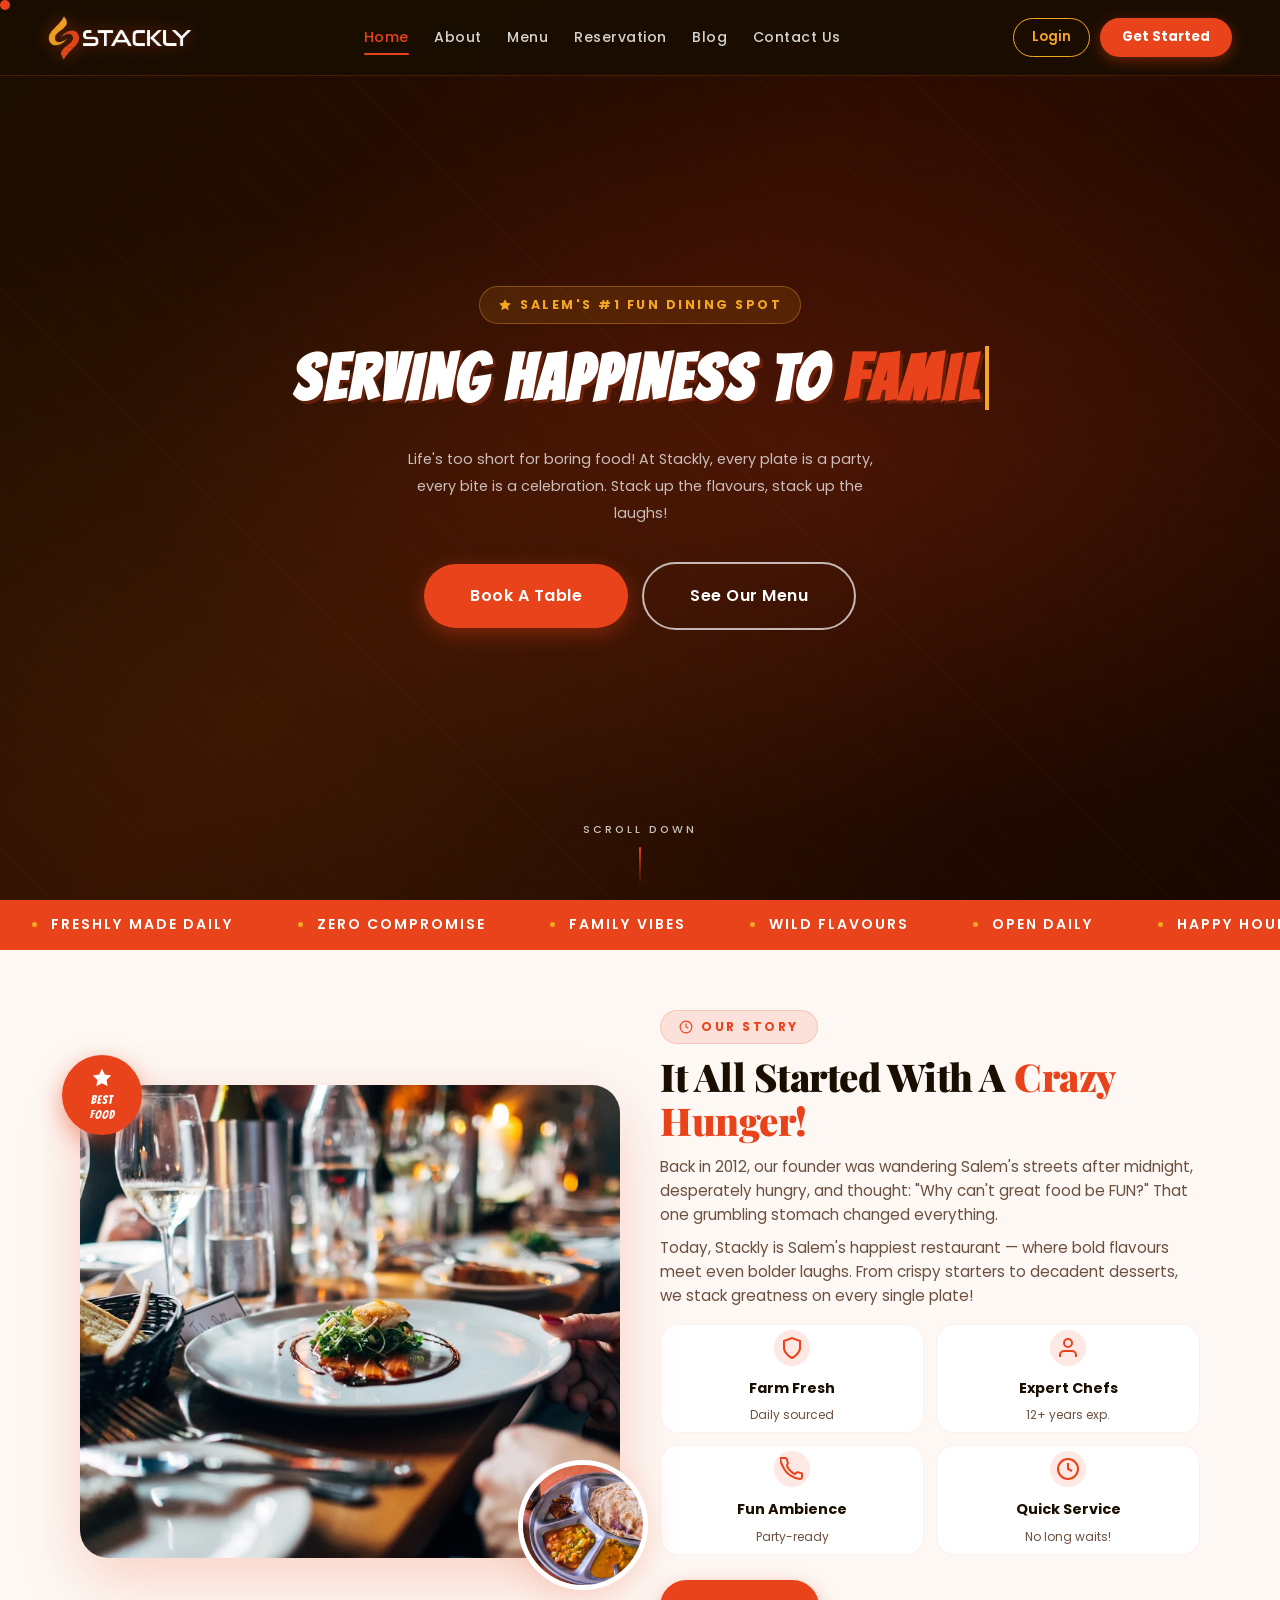
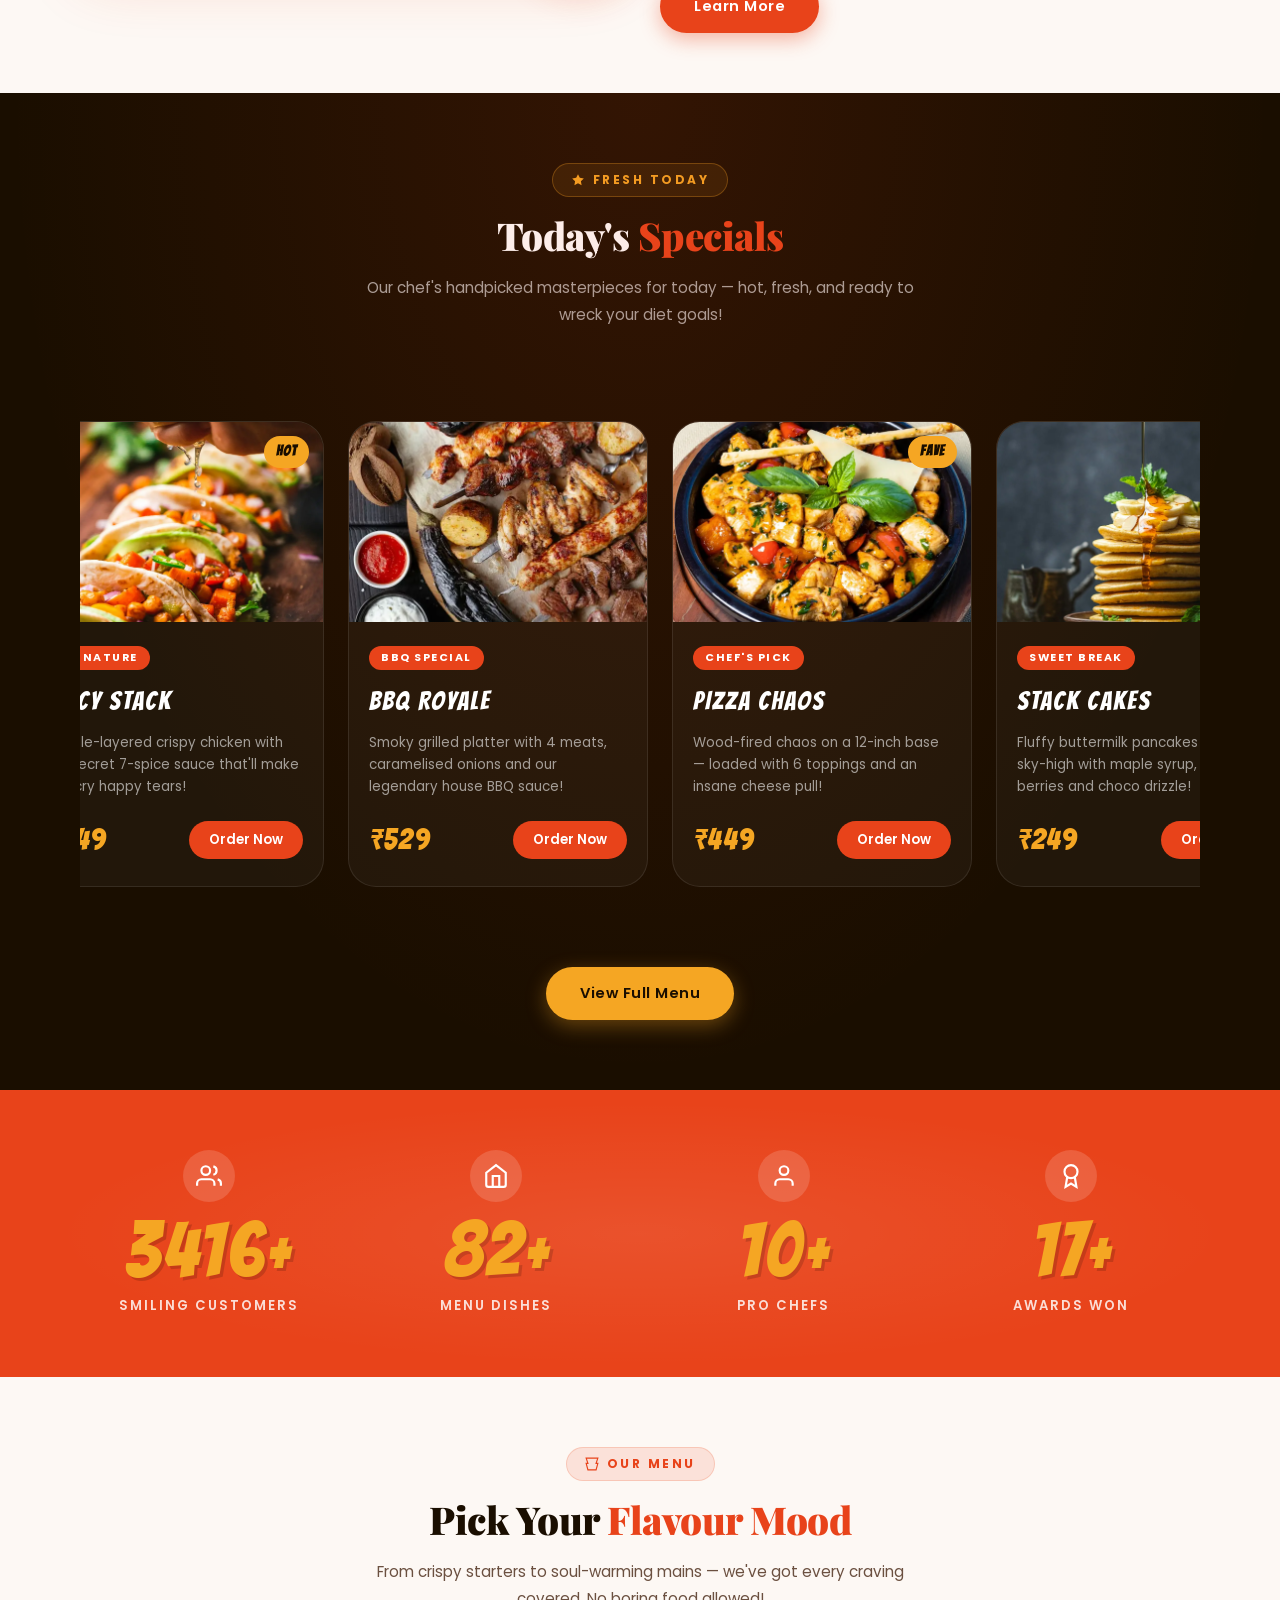
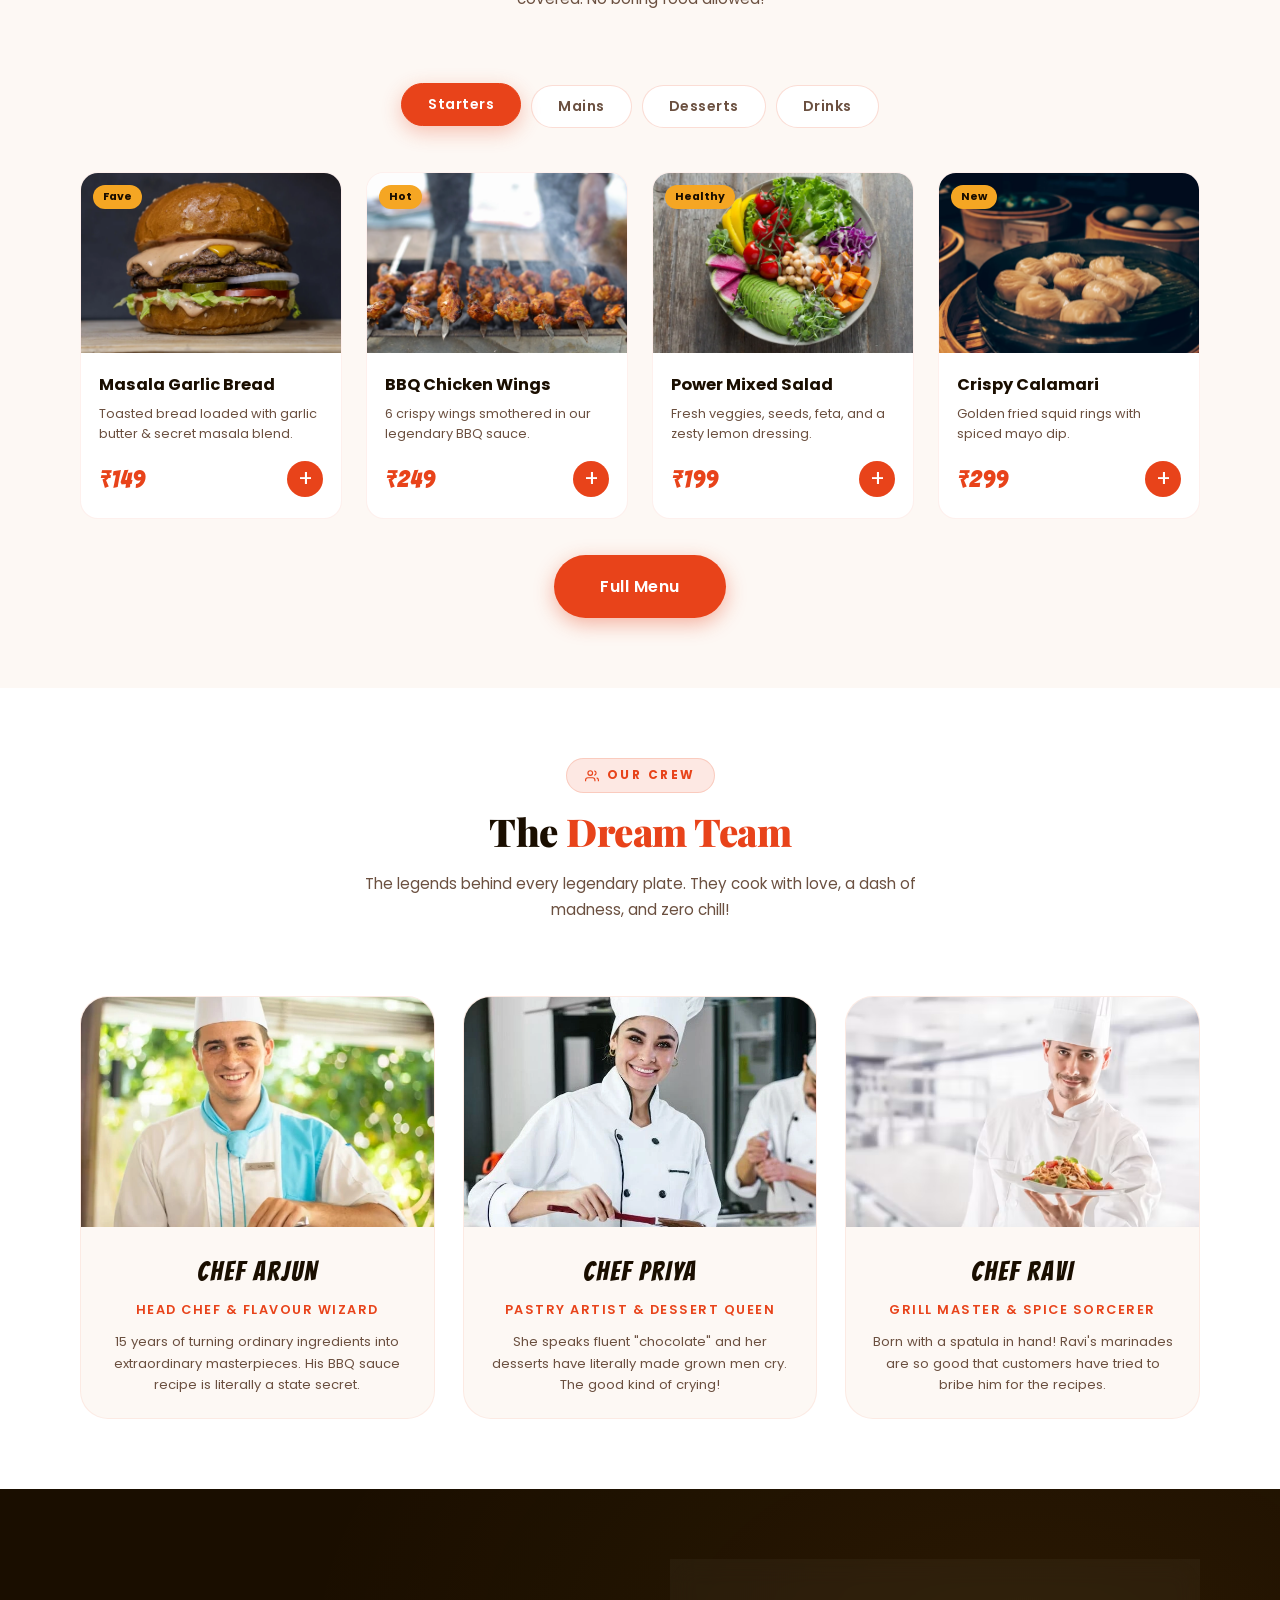
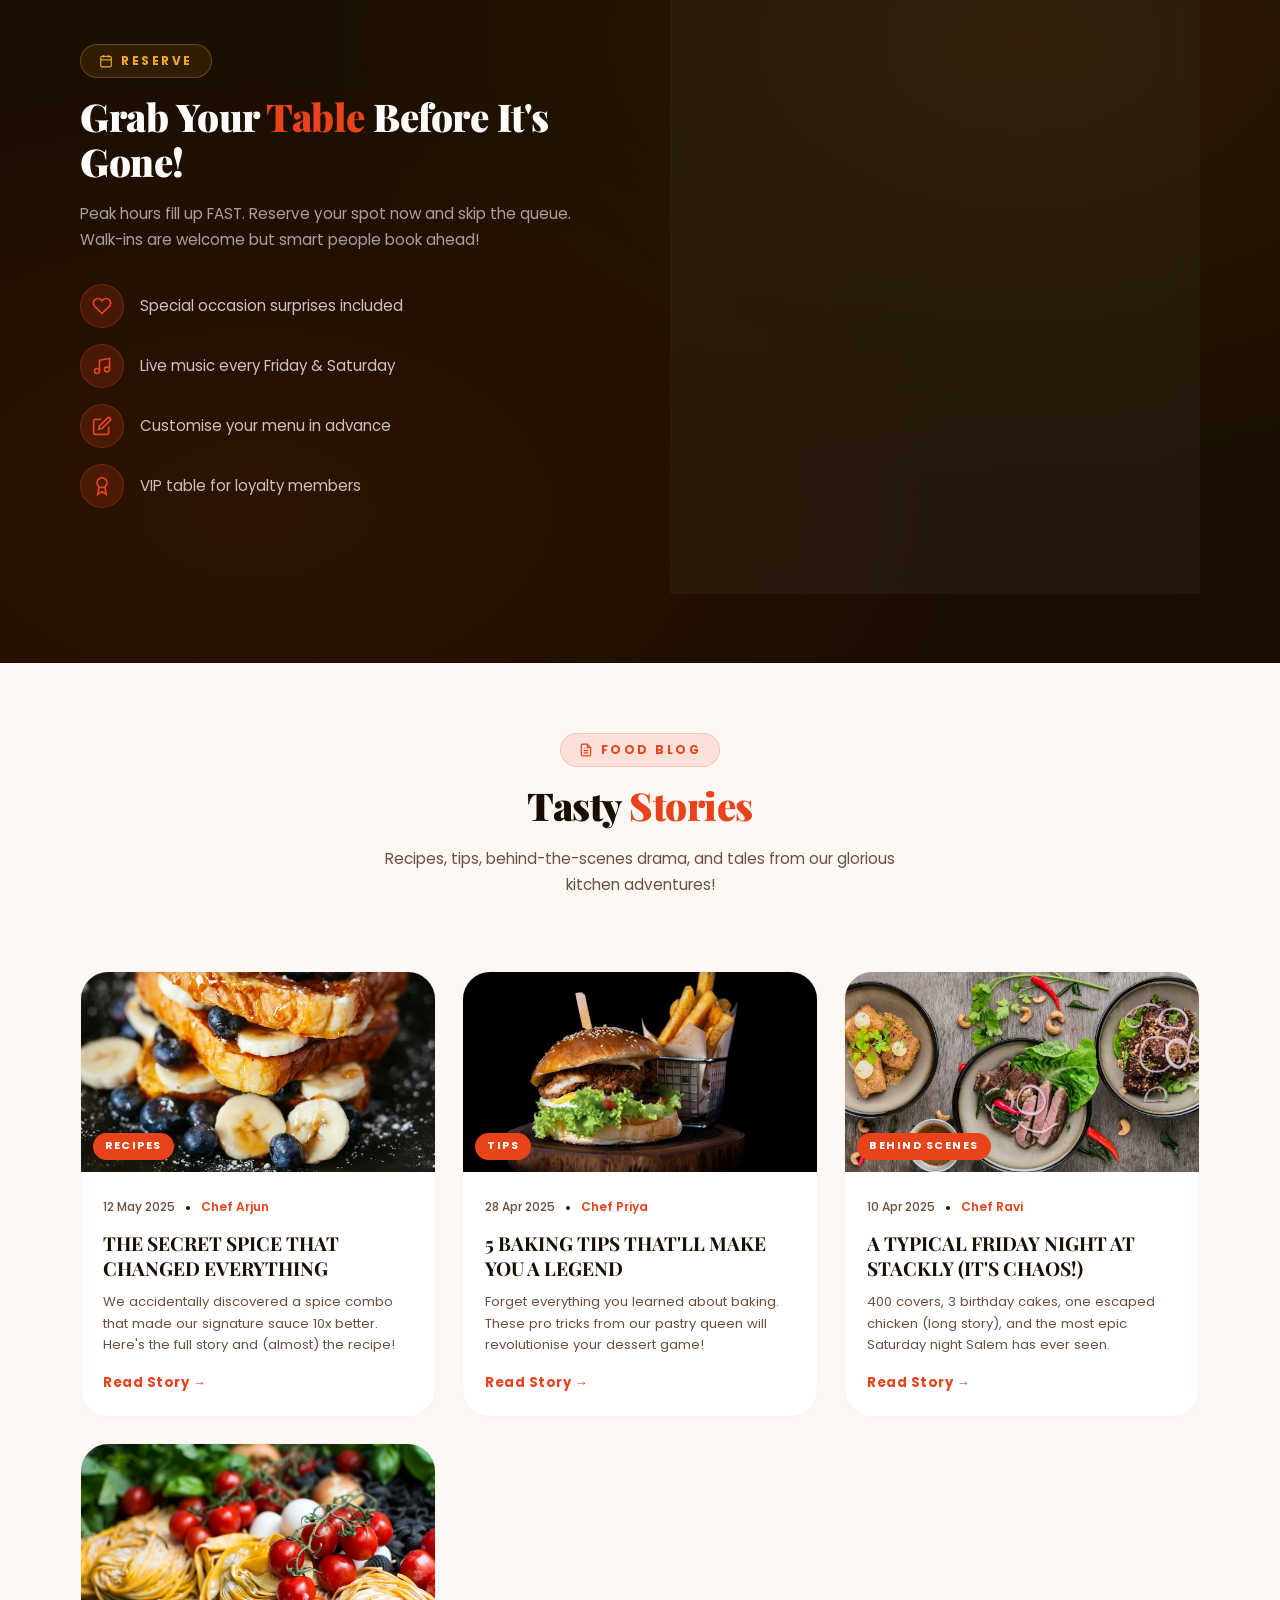
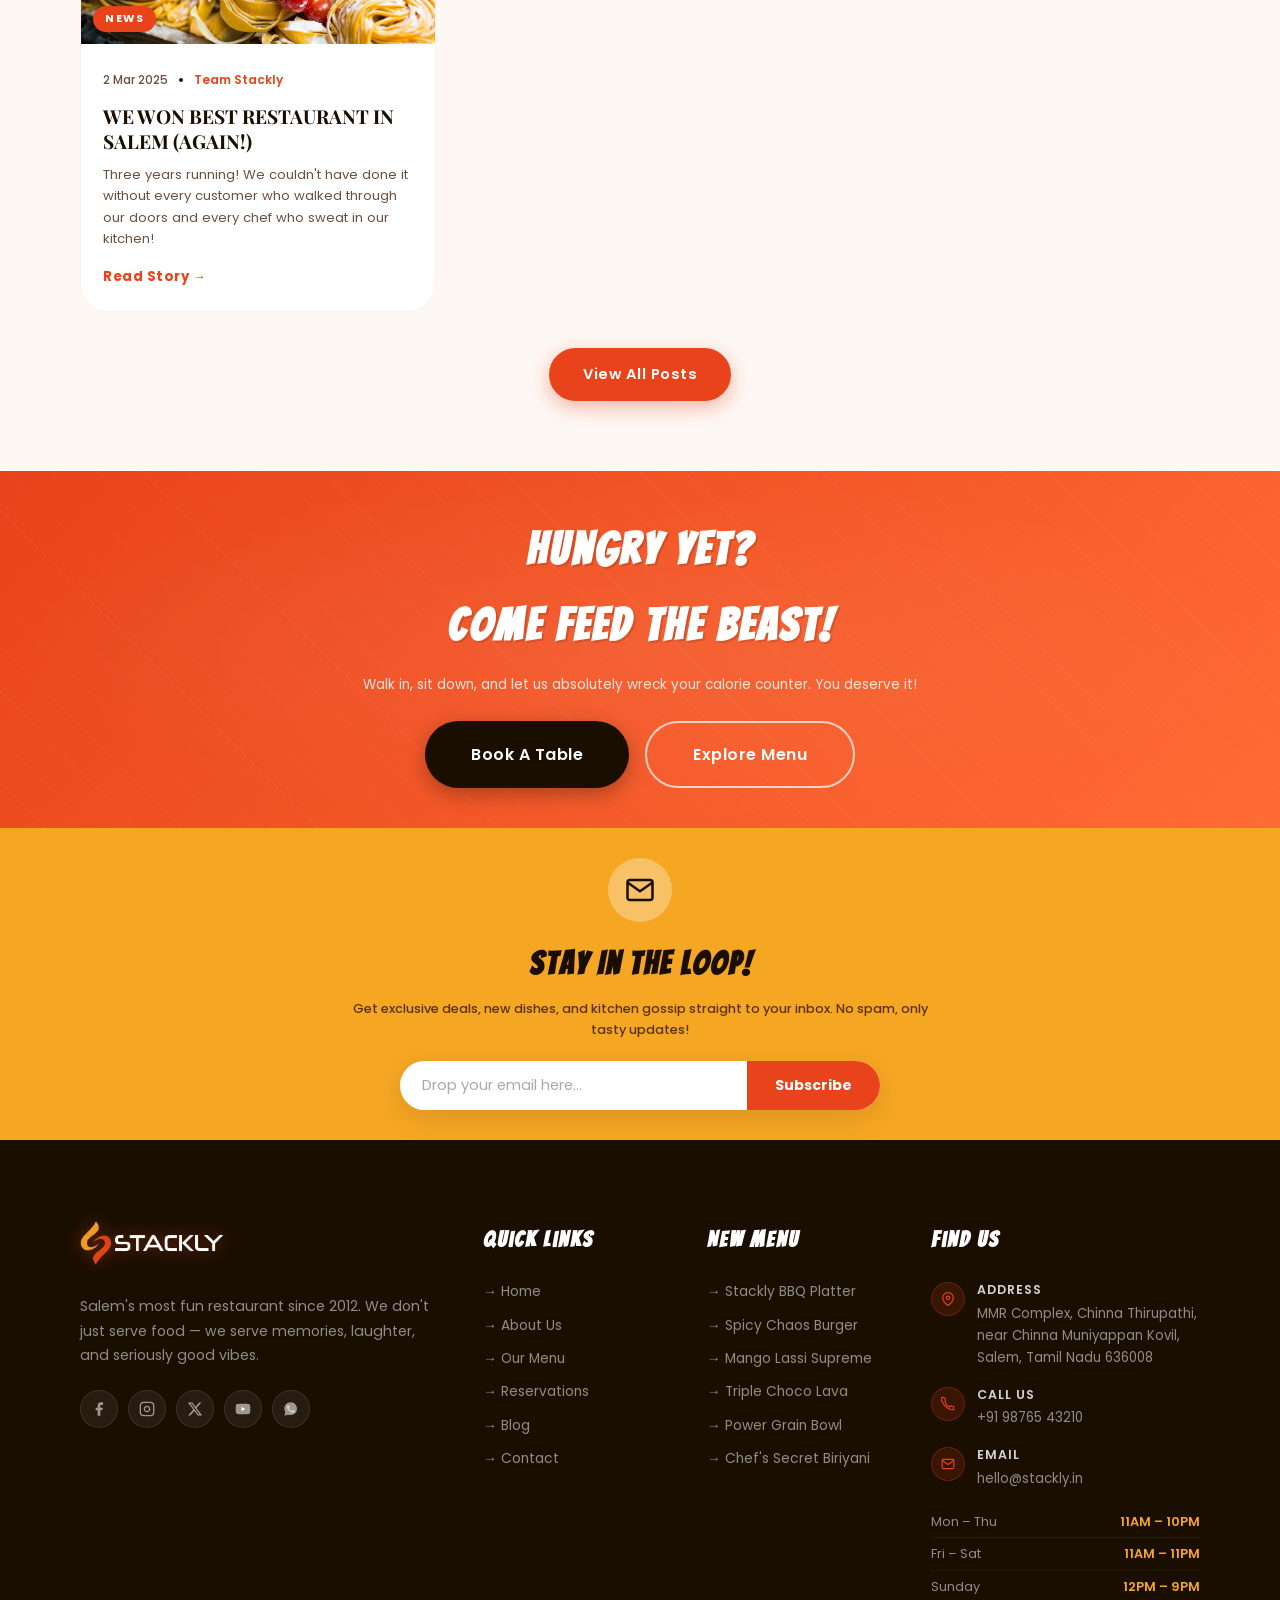
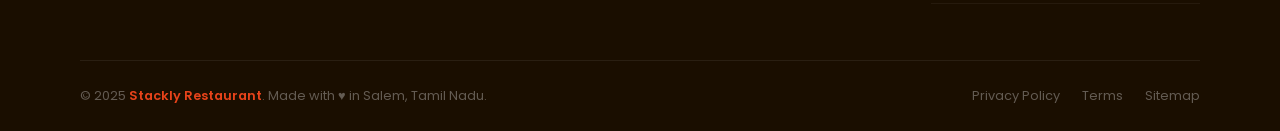
==== commit 58d27d26: "Add files via upload" ====
--- a/index.html
+++ b/index.html
@@ -1,796 +1,854 @@
-<!DOCTYPE html>
-<html lang="en">
-<head>
-  <meta charset="UTF-8">
-  <meta name="viewport" content="width=device-width, initial-scale=1.0, maximum-scale=1">
-  <title>Stackly — Where Every Bite Slaps | Salem's #1 Restaurant</title>
-  <meta name="description" content="Stackly Restaurant — Salem's most fun and flavorful dining experience. Fresh ingredients, bold flavors, zero boring bites. Book your table today!">
-  <link rel="stylesheet" href="./style.css">
-</head>
-<body>
-
-<!-- Page Loader -->
-<div id="page-loader">
-  <div class="loader-logo">STACKLY</div>
-  <div class="loader-dots"><span></span><span></span><span></span></div>
-  <div class="loader-text">Heating up the kitchen...</div>
-</div>
-
-<!-- Custom Cursor -->
-<div class="cursor" id="cursor"></div>
-<div class="cursor-ring" id="cursorRing"></div>
-
-<!-- Food Toast -->
-<div class="food-toast" id="foodToast">
-  <div class="food-toast-icon">
-    <svg viewBox="0 0 24 24" fill="none" stroke="currentColor" stroke-width="2"><path d="M20 6L9 17l-5-5"/></svg>
-  </div>
-  <span id="toastMsg">Added to order!</span>
-</div>
-
-<!-- Back to Top -->
-<button id="back-top" onclick="scrollTo({top:0,behavior:'smooth'})" title="Back to top">
-  <svg viewBox="0 0 24 24" fill="none" stroke="currentColor" stroke-width="2.5"><path d="M18 15l-6-6-6 6"/></svg>
-</button>
-
-<!-- ═══ NAVBAR ═══ -->
-<nav id="navbar">
-  <a href="index.html" class="nav-logo">
-    <img src="assets/logo.webp" alt="Stackly Logo" onerror="this.style.display='none'">
-  </a>
-  <div class="nav-links">
-    <a href="index.html" class="active">Home</a>
-    <a href="about.html">About</a>
-    <a href="menu.html">Menu</a>
-    <a href="reservation.html">Reservation</a>
-    <a href="blog.html">Blog</a>
-    <a href="contact.html">Contact Us</a>
-  </div>
-  <div class="nav-cta-group">
-    <a href="signin.html" class="nav-links btn-nav-login">Login</a>
-    <a href="signup.html" class="nav-links btn-nav-start">Get Started</a>
-  </div>
-  <button class="hamburger" id="hamburger" aria-label="Open menu">
-    <span></span><span></span><span></span>
-  </button>
-</nav>
-
-<!-- Mobile Menu -->
-<div class="mobile-menu" id="mobileMenu">
-  <div class="mobile-menu-links">
-    <a href="index.html">Home</a>
-    <a href="about.html">About</a>
-    <a href="menu.html">Menu</a>
-    <a href="reservation.html">Reservation</a>
-    <a href="blog.html">Blog</a>
-    <a href="contact.html">Contact Us</a>
-  </div>
-  <div class="mobile-menu-btns">
-    <a href="signin.html" class="btn btn-outline">Login</a>
-    <a href="signup.html" class="btn btn-primary">Get Started</a>
-  </div>
-</div>
-
-<!-- ═══ HERO ═══ -->
-<section id="hero">
-  <div class="hero-bg"></div>
-  <div class="hero-pattern"></div>
-  <video autoplay muted loop playsinline class="hero-video">
-    <source src="./assets/315076.mp4" type="video/mp4">
-  </video>
-  <div class="hero-content">
-    <div class="hero-text-side reveal">
-      <div class="hero-badge">
-        <svg viewBox="0 0 24 24" fill="currentColor"><path d="M12 2l3.09 6.26L22 9.27l-5 4.87 1.18 6.88L12 17.77l-6.18 3.25L7 14.14 2 9.27l6.91-1.01L12 2z"/></svg>
-        Salem's #1 Fun Dining Spot
-      </div>
-      <h1 class="hero-title">
-        DINE<span class="line-accent">WILD</span>
-        <span class="line-gold">EAT BIG!</span>
-      </h1>
-      <p class="hero-subtitle">
-        Life's too short for boring food! At Stackly, every plate is a party, every bite is a celebration. Stack up the flavours, stack up the laughs!
-      </p>
-      <div class="hero-btns">
-        <a href="reservation.html" class="btn btn-primary btn-lg">Book A Table</a>
-        <a href="menu.html" class="btn btn-outline btn-lg">See Our Menu</a>
-      </div>
-      <div class="hero-stats">
-        <div class="hero-stat">
-          <div class="hero-stat-num" data-count="5000">0</div>
-          <div class="hero-stat-label">Happy Foodies</div>
-        </div>
-        <div class="hero-stat">
-          <div class="hero-stat-num" data-count="120">0</div>
-          <div class="hero-stat-label">Menu Items</div>
-        </div>
-        <div class="hero-stat">
-          <div class="hero-stat-num" data-count="12">0</div>
-          <div class="hero-stat-label">Years of Excellence</div>
-        </div>
-      </div>
-    </div>
-    <div class="hero-visual reveal-scale delay-2">
-      <div class="hero-plate-ring">
-        <div class="hero-orbit">
-          <span class="hero-orbit-item">🍕</span>
-          <span class="hero-orbit-item">🥗</span>
-          <span class="hero-orbit-item">🍜</span>
-          <span class="hero-orbit-item">🧁</span>
-        </div>
-        <div class="hero-emoji-main">🍔</div>
-      </div>
-    </div>
-  </div>
-  <div class="hero-scroll" onclick="document.querySelector('#ticker').scrollIntoView({behavior:'smooth'})">
-    Scroll Down
-    <span></span>
-  </div>
-</section>
-
-<!-- ═══ TICKER ═══ -->
-<div class="ticker-wrap" id="ticker">
-  <div class="ticker-inner">
-    <span class="ticker-item"><span class="dot"></span> Freshly Made Daily</span>
-    <span class="ticker-item"><span class="dot"></span> Zero Compromise</span>
-    <span class="ticker-item"><span class="dot"></span> Family Vibes</span>
-    <span class="ticker-item"><span class="dot"></span> Wild Flavours</span>
-    <span class="ticker-item"><span class="dot"></span> Open Daily</span>
-    <span class="ticker-item"><span class="dot"></span> Happy Hours</span>
-    <span class="ticker-item"><span class="dot"></span> Salem's Favourite</span>
-    <span class="ticker-item"><span class="dot"></span> Book Now!</span>
-    <span class="ticker-item"><span class="dot"></span> Freshly Made Daily</span>
-    <span class="ticker-item"><span class="dot"></span> Zero Compromise</span>
-    <span class="ticker-item"><span class="dot"></span> Family Vibes</span>
-    <span class="ticker-item"><span class="dot"></span> Wild Flavours</span>
-    <span class="ticker-item"><span class="dot"></span> Open Daily</span>
-    <span class="ticker-item"><span class="dot"></span> Happy Hours</span>
-    <span class="ticker-item"><span class="dot"></span> Salem's Favourite</span>
-    <span class="ticker-item"><span class="dot"></span> Book Now!</span>
-  </div>
-</div>
-
-<!-- ═══ ABOUT ═══ -->
-<section id="about" class="section">
-  <div class="section-inner">
-    <div class="about-grid">
-      <div class="about-visual reveal-left">
-        <div class="about-img-wrap">
-          <img src="https://images.unsplash.com/photo-1414235077428-338989a2e8c0?w=700&q=80" alt="Stackly Restaurant Interior">
-        </div>
-        <div class="about-inset">
-          <img src="https://images.unsplash.com/photo-1546833999-b9f581a1996d?w=300&q=80" alt="Fresh ingredients">
-        </div>
-        <div class="about-badge-float">
-          <svg viewBox="0 0 24 24" fill="white" width="22" height="22"><path d="M12 2l3.09 6.26L22 9.27l-5 4.87 1.18 6.88L12 17.77l-6.18 3.25L7 14.14 2 9.27l6.91-1.01L12 2z"/></svg>
-          BEST<br>FOOD
-        </div>
-      </div>
-      <div class="about-content reveal-right">
-        <div class="section-badge">
-          <svg viewBox="0 0 24 24" fill="none" stroke="currentColor" stroke-width="2"><path d="M12 2a10 10 0 100 20A10 10 0 0012 2z"/><path d="M12 6v6l4 2"/></svg>
-          Our Story
-        </div>
-        <h2 class="section-title">It All Started With A <span>Crazy Hunger!</span></h2>
-        <p class="section-subtitle">
-          Back in 2012, our founder was wandering Salem's streets after midnight, desperately hungry, and thought: "Why can't great food be FUN?" That one grumbling stomach changed everything.
-        </p>
-        <p class="section-subtitle mt-1">
-          Today, Stackly is Salem's happiest restaurant — where bold flavours meet even bolder laughs. From crispy starters to decadent desserts, we stack greatness on every single plate!
-        </p>
-        <div class="about-features">
-          <div class="about-feature-card wobble reveal-scale delay-1">
-            <div class="feature-icon">
-              <svg viewBox="0 0 24 24" fill="none" stroke="currentColor" stroke-width="2"><path d="M12 22s8-4 8-10V5l-8-3-8 3v7c0 6 8 10 8 10z"/></svg>
-            </div>
-            <span class="feature-name">Farm Fresh</span>
-            <span class="feature-note">Daily sourced</span>
-          </div>
-          <div class="about-feature-card wobble reveal-scale delay-2">
-            <div class="feature-icon">
-              <svg viewBox="0 0 24 24" fill="none" stroke="currentColor" stroke-width="2"><path d="M20 21v-2a4 4 0 00-4-4H8a4 4 0 00-4 4v2"/><circle cx="12" cy="7" r="4"/></svg>
-            </div>
-            <span class="feature-name">Expert Chefs</span>
-            <span class="feature-note">12+ years exp.</span>
-          </div>
-          <div class="about-feature-card wobble reveal-scale delay-3">
-            <div class="feature-icon">
-              <svg viewBox="0 0 24 24" fill="none" stroke="currentColor" stroke-width="2"><path d="M22 16.92v3a2 2 0 01-2.18 2 19.79 19.79 0 01-8.63-3.07A19.5 19.5 0 013.07 9.81a19.79 19.79 0 01-3.07-8.63A2 2 0 012 .98h3a2 2 0 012 1.72c.127.96.361 1.903.7 2.81a2 2 0 01-.45 2.11L6.91 8.9A16 16 0 0015.1 17.09l1.27-1.27a2 2 0 012.11-.45c.907.339 1.85.573 2.81.7A2 2 0 0122 16.92z"/></svg>
-            </div>
-            <span class="feature-name">Fun Ambience</span>
-            <span class="feature-note">Party-ready</span>
-          </div>
-          <div class="about-feature-card wobble reveal-scale delay-4">
-            <div class="feature-icon">
-              <svg viewBox="0 0 24 24" fill="none" stroke="currentColor" stroke-width="2"><circle cx="12" cy="12" r="10"/><polyline points="12 6 12 12 16 14"/></svg>
-            </div>
-            <span class="feature-name">Quick Service</span>
-            <span class="feature-note">No long waits!</span>
-          </div>
-        </div>
-        <div class="mt-4">
-          <a href="about.html" class="btn btn-primary">Learn More</a>
-        </div>
-      </div>
-    </div>
-  </div>
-</section>
-
-<!-- ═══ TODAY'S SPECIALS ═══ -->
-<section id="special" class="section">
-  <div class="section-inner">
-    <div class="section-header reveal">
-      <div class="section-badge" style="color:var(--secondary);border-color:rgba(245,166,35,0.3);background:rgba(245,166,35,0.1);">
-        <svg viewBox="0 0 24 24" fill="currentColor" width="14" height="14"><path d="M12 2l3.09 6.26L22 9.27l-5 4.87 1.18 6.88L12 17.77l-6.18 3.25L7 14.14 2 9.27l6.91-1.01L12 2z"/></svg>
-        Fresh Today
-      </div>
-      <h2 class="section-title" style="color:white;">Today's <span>Specials</span></h2>
-      <p class="section-subtitle" style="color:rgba(255,255,255,0.62);">Our chef's handpicked masterpieces for today — hot, fresh, and ready to wreck your diet goals!</p>
-    </div>
-    <div class="special-swiper reveal">
-      <div class="special-card">
-        <div class="special-badge-hot">HOT</div>
-        <img src="https://images.unsplash.com/photo-1565299585323-38d6b0865b47?w=600&q=80" alt="Spicy Chicken Stack" class="special-card-img">
-        <div class="special-card-body">
-          <span class="special-tag">Signature</span>
-          <div class="special-name">SPICY STACK</div>
-          <p class="special-desc">Double-layered crispy chicken with our secret 7-spice sauce that'll make you cry happy tears!</p>
-          <div class="special-footer">
-            <span class="special-price">₹349</span>
-            <button class="special-order-btn" onclick="triggerToast('✓','Spicy Stack added!')">Order Now</button>
-          </div>
-        </div>
-      </div>
-      <div class="special-card">
-        <img src="https://images.unsplash.com/photo-1555396273-367ea4eb4db5?w=600&q=80" alt="BBQ Platter" class="special-card-img">
-        <div class="special-card-body">
-          <span class="special-tag">BBQ Special</span>
-          <div class="special-name">BBQ ROYALE</div>
-          <p class="special-desc">Smoky grilled platter with 4 meats, caramelised onions and our legendary house BBQ sauce!</p>
-          <div class="special-footer">
-            <span class="special-price">₹529</span>
-            <button class="special-order-btn" onclick="triggerToast('✓','BBQ Royale added!')">Order Now</button>
-          </div>
-        </div>
-      </div>
-      <div class="special-card">
-        <div class="special-badge-hot">FAVE</div>
-        <img src="https://images.unsplash.com/photo-1604908176997-125f25cc6f3d?w=600&q=80" alt="Pizza Stack" class="special-card-img">
-        <div class="special-card-body">
-          <span class="special-tag">Chef's Pick</span>
-          <div class="special-name">PIZZA CHAOS</div>
-          <p class="special-desc">Wood-fired chaos on a 12-inch base — loaded with 6 toppings and an insane cheese pull!</p>
-          <div class="special-footer">
-            <span class="special-price">₹449</span>
-            <button class="special-order-btn" onclick="triggerToast('✓','Pizza Chaos added!')">Order Now</button>
-          </div>
-        </div>
-      </div>
-      <div class="special-card">
-        <img src="https://images.unsplash.com/photo-1567620905732-2d1ec7ab7445?w=600&q=80" alt="Pancakes" class="special-card-img">
-        <div class="special-card-body">
-          <span class="special-tag">Sweet Break</span>
-          <div class="special-name">STACK CAKES</div>
-          <p class="special-desc">Fluffy buttermilk pancakes stacked sky-high with maple syrup, fresh berries and choco drizzle!</p>
-          <div class="special-footer">
-            <span class="special-price">₹249</span>
-            <button class="special-order-btn" onclick="triggerToast('✓','Stack Cakes added!')">Order Now</button>
-          </div>
-        </div>
-      </div>
-      <div class="special-card">
-        <img src="https://images.unsplash.com/photo-1512621776951-a57141f2eefd?w=600&q=80" alt="Salad Bowl" class="special-card-img">
-        <div class="special-card-body">
-          <span class="special-tag">Healthy</span>
-          <div class="special-name">POWER BOWL</div>
-          <p class="special-desc">For the healthy days — absolutely delicious with 20+ fresh ingredients packed with nutrition!</p>
-          <div class="special-footer">
-            <span class="special-price">₹299</span>
-            <button class="special-order-btn" onclick="triggerToast('✓','Power Bowl added!')">Order Now</button>
-          </div>
-        </div>
-      </div>
-    </div>
-    <div class="text-center mt-4 reveal">
-      <a href="menu.html" class="btn btn-secondary">View Full Menu</a>
-    </div>
-  </div>
-</section>
-
-<!-- ═══ STATS STRIP ═══ -->
-<div class="stats-strip">
-  <div class="stats-grid">
-    <div class="stat-item reveal">
-      <div class="stat-icon">
-        <svg viewBox="0 0 24 24" fill="none" stroke="currentColor" stroke-width="2"><path d="M17 21v-2a4 4 0 00-4-4H5a4 4 0 00-4 4v2"/><circle cx="9" cy="7" r="4"/><path d="M23 21v-2a4 4 0 00-3-3.87"/><path d="M16 3.13a4 4 0 010 7.75"/></svg>
-      </div>
-      <div class="stat-num" data-count="5000">0</div>
-      <div class="stat-label">Smiling Customers</div>
-    </div>
-    <div class="stat-item reveal delay-1">
-      <div class="stat-icon">
-        <svg viewBox="0 0 24 24" fill="none" stroke="currentColor" stroke-width="2"><path d="M3 9l9-7 9 7v11a2 2 0 01-2 2H5a2 2 0 01-2-2z"/><polyline points="9 22 9 12 15 12 15 22"/></svg>
-      </div>
-      <div class="stat-num" data-count="120">0</div>
-      <div class="stat-label">Menu Dishes</div>
-    </div>
-    <div class="stat-item reveal delay-2">
-      <div class="stat-icon">
-        <svg viewBox="0 0 24 24" fill="none" stroke="currentColor" stroke-width="2"><path d="M20 21v-2a4 4 0 00-4-4H8a4 4 0 00-4 4v2"/><circle cx="12" cy="7" r="4"/></svg>
-      </div>
-      <div class="stat-num" data-count="15">0</div>
-      <div class="stat-label">Pro Chefs</div>
-    </div>
-    <div class="stat-item reveal delay-3">
-      <div class="stat-icon">
-        <svg viewBox="0 0 24 24" fill="none" stroke="currentColor" stroke-width="2"><circle cx="12" cy="8" r="6"/><path d="M15.477 12.89L17 22l-5-3-5 3 1.523-9.11"/></svg>
-      </div>
-      <div class="stat-num" data-count="25">0</div>
-      <div class="stat-label">Awards Won</div>
-    </div>
-  </div>
-</div>
-
-<!-- ═══ MENU PREVIEW ═══ -->
-<section id="menu-page" class="section">
-  <div class="section-inner">
-    <div class="section-header reveal">
-      <div class="section-badge">
-        <svg viewBox="0 0 24 24" fill="none" stroke="currentColor" stroke-width="2"><path d="M12 2H2l3 9H2l3 11h14l3-11h-3L22 2z"/></svg>
-        Our Menu
-      </div>
-      <h2 class="section-title">Pick Your <span>Flavour Mood</span></h2>
-      <p class="section-subtitle">From crispy starters to soul-warming mains — we've got every craving covered. No boring food allowed!</p>
-    </div>
-    <div class="menu-tabs reveal">
-      <button class="menu-tab active" data-tab="starters">Starters</button>
-      <button class="menu-tab" data-tab="mains">Mains</button>
-      <button class="menu-tab" data-tab="desserts">Desserts</button>
-      <button class="menu-tab" data-tab="drinks">Drinks</button>
-    </div>
-    <div class="menu-grid" id="menuGrid">
-      <!-- JS fills this -->
-    </div>
-    <div class="text-center mt-4 reveal">
-      <a href="menu.html" class="btn btn-primary btn-lg">Full Menu</a>
-    </div>
-  </div>
-</section>
-
-<!-- ═══ TEAM ═══ -->
-<section id="team" class="section">
-  <div class="section-inner">
-    <div class="section-header reveal">
-      <div class="section-badge">
-        <svg viewBox="0 0 24 24" fill="none" stroke="currentColor" stroke-width="2"><path d="M17 21v-2a4 4 0 00-4-4H5a4 4 0 00-4 4v2"/><circle cx="9" cy="7" r="4"/><path d="M23 21v-2a4 4 0 00-3-3.87"/><path d="M16 3.13a4 4 0 010 7.75"/></svg>
-        Our Crew
-      </div>
-      <h2 class="section-title">The <span>Dream Team</span></h2>
-      <p class="section-subtitle">The legends behind every legendary plate. They cook with love, a dash of madness, and zero chill!</p>
-    </div>
-    <div class="team-grid">
-      <div class="team-card reveal delay-1">
-        <div class="team-img-wrap">
-          <img src="https://images.unsplash.com/photo-1540189549336-e6e99c3679fe?w=400&q=80" alt="Chef Arjun">
-          <div class="team-overlay">
-            <a href="404.html" class="team-social-icon" title="Facebook">
-              <svg viewBox="0 0 24 24" fill="currentColor"><path d="M18 2h-3a5 5 0 00-5 5v3H7v4h3v8h4v-8h3l1-4h-4V7a1 1 0 011-1h3z"/></svg>
-            </a>
-            <a href="404.html" class="team-social-icon" title="Instagram">
-              <svg viewBox="0 0 24 24" fill="none" stroke="currentColor" stroke-width="2"><rect x="2" y="2" width="20" height="20" rx="5" ry="5"/><path d="M16 11.37A4 4 0 1112.63 8 4 4 0 0116 11.37z"/><line x1="17.5" y1="6.5" x2="17.51" y2="6.5"/></svg>
-            </a>
-            <a href="404.html" class="team-social-icon" title="Twitter">
-              <svg viewBox="0 0 24 24" fill="currentColor"><path d="M18.244 2.25h3.308l-7.227 8.26 8.502 11.24H16.17l-5.214-6.817L4.99 21.75H1.68l7.73-8.835L1.254 2.25H8.08l4.713 6.231zm-1.161 17.52h1.833L7.084 4.126H5.117z"/></svg>
-            </a>
-          </div>
-        </div>
-        <div class="team-body">
-          <div class="team-name">CHEF ARJUN</div>
-          <div class="team-role">Head Chef &amp; Flavour Wizard</div>
-          <p class="team-bio">15 years of turning ordinary ingredients into extraordinary masterpieces. His BBQ sauce recipe is literally a state secret.</p>
-        </div>
-      </div>
-      <div class="team-card reveal delay-2">
-        <div class="team-img-wrap">
-          <img src="https://images.unsplash.com/photo-1581349485608-9469926a8e5e?w=400&q=80" alt="Chef Priya">
-          <div class="team-overlay">
-            <a href="404.html" class="team-social-icon" title="Facebook">
-              <svg viewBox="0 0 24 24" fill="currentColor"><path d="M18 2h-3a5 5 0 00-5 5v3H7v4h3v8h4v-8h3l1-4h-4V7a1 1 0 011-1h3z"/></svg>
-            </a>
-            <a href="404.html" class="team-social-icon" title="Instagram">
-              <svg viewBox="0 0 24 24" fill="none" stroke="currentColor" stroke-width="2"><rect x="2" y="2" width="20" height="20" rx="5" ry="5"/><path d="M16 11.37A4 4 0 1112.63 8 4 4 0 0116 11.37z"/><line x1="17.5" y1="6.5" x2="17.51" y2="6.5"/></svg>
-            </a>
-            <a href="404.html" class="team-social-icon" title="Twitter">
-              <svg viewBox="0 0 24 24" fill="currentColor"><path d="M18.244 2.25h3.308l-7.227 8.26 8.502 11.24H16.17l-5.214-6.817L4.99 21.75H1.68l7.73-8.835L1.254 2.25H8.08l4.713 6.231zm-1.161 17.52h1.833L7.084 4.126H5.117z"/></svg>
-            </a>
-          </div>
-        </div>
-        <div class="team-body">
-          <div class="team-name">CHEF PRIYA</div>
-          <div class="team-role">Pastry Artist &amp; Dessert Queen</div>
-          <p class="team-bio">She speaks fluent "chocolate" and her desserts have literally made grown men cry. The good kind of crying!</p>
-        </div>
-      </div>
-      <div class="team-card reveal delay-3">
-        <div class="team-img-wrap">
-          <img src="https://images.unsplash.com/photo-1607631568010-a87245c0daf8?w=400&q=80" alt="Chef Ravi">
-          <div class="team-overlay">
-            <a href="404.html" class="team-social-icon" title="Facebook">
-              <svg viewBox="0 0 24 24" fill="currentColor"><path d="M18 2h-3a5 5 0 00-5 5v3H7v4h3v8h4v-8h3l1-4h-4V7a1 1 0 011-1h3z"/></svg>
-            </a>
-            <a href="404.html" class="team-social-icon" title="Instagram">
-              <svg viewBox="0 0 24 24" fill="none" stroke="currentColor" stroke-width="2"><rect x="2" y="2" width="20" height="20" rx="5" ry="5"/><path d="M16 11.37A4 4 0 1112.63 8 4 4 0 0116 11.37z"/><line x1="17.5" y1="6.5" x2="17.51" y2="6.5"/></svg>
-            </a>
-            <a href="404.html" class="team-social-icon" title="Twitter">
-              <svg viewBox="0 0 24 24" fill="currentColor"><path d="M18.244 2.25h3.308l-7.227 8.26 8.502 11.24H16.17l-5.214-6.817L4.99 21.75H1.68l7.73-8.835L1.254 2.25H8.08l4.713 6.231zm-1.161 17.52h1.833L7.084 4.126H5.117z"/></svg>
-            </a>
-          </div>
-        </div>
-        <div class="team-body">
-          <div class="team-name">CHEF RAVI</div>
-          <div class="team-role">Grill Master &amp; Spice Sorcerer</div>
-          <p class="team-bio">Born with a spatula in hand! Ravi's marinades are so good that customers have tried to bribe him for the recipes.</p>
-        </div>
-      </div>
-    </div>
-  </div>
-</section>
-
-<!-- ═══ RESERVATION CTA ═══ -->
-<section id="reservation" class="section">
-  <div class="section-inner">
-    <div class="reservation-grid">
-      <div class="reservation-info reveal-left">
-        <div class="section-badge" style="color:var(--secondary);border-color:rgba(245,166,35,0.3);background:rgba(245,166,35,0.1);">
-          <svg viewBox="0 0 24 24" fill="none" stroke="currentColor" stroke-width="2" width="14" height="14"><rect x="3" y="4" width="18" height="18" rx="2" ry="2"/><line x1="16" y1="2" x2="16" y2="6"/><line x1="8" y1="2" x2="8" y2="6"/><line x1="3" y1="10" x2="21" y2="10"/></svg>
-          Reserve
-        </div>
-        <h2 class="section-title" style="color:white;">Grab Your <span style="color:var(--primary)">Table</span> Before It's Gone!</h2>
-        <p class="section-subtitle" style="color:rgba(255,255,255,0.62);">Peak hours fill up FAST. Reserve your spot now and skip the queue. Walk-ins are welcome but smart people book ahead!</p>
-        <div class="res-perks">
-          <div class="res-perk">
-            <div class="res-perk-icon">
-              <svg viewBox="0 0 24 24" fill="none" stroke="currentColor" stroke-width="2"><path d="M20.84 4.61a5.5 5.5 0 00-7.78 0L12 5.67l-1.06-1.06a5.5 5.5 0 00-7.78 7.78l1.06 1.06L12 21.23l7.78-7.78 1.06-1.06a5.5 5.5 0 000-7.78z"/></svg>
-            </div>
-            Special occasion surprises included
-          </div>
-          <div class="res-perk">
-            <div class="res-perk-icon">
-              <svg viewBox="0 0 24 24" fill="none" stroke="currentColor" stroke-width="2"><path d="M9 18V5l12-2v13"/><circle cx="6" cy="18" r="3"/><circle cx="18" cy="16" r="3"/></svg>
-            </div>
-            Live music every Friday &amp; Saturday
-          </div>
-          <div class="res-perk">
-            <div class="res-perk-icon">
-              <svg viewBox="0 0 24 24" fill="none" stroke="currentColor" stroke-width="2"><path d="M11 4H4a2 2 0 00-2 2v14a2 2 0 002 2h14a2 2 0 002-2v-7"/><path d="M18.5 2.5a2.121 2.121 0 013 3L12 15l-4 1 1-4 9.5-9.5z"/></svg>
-            </div>
-            Customise your menu in advance
-          </div>
-          <div class="res-perk">
-            <div class="res-perk-icon">
-              <svg viewBox="0 0 24 24" fill="none" stroke="currentColor" stroke-width="2"><circle cx="12" cy="8" r="6"/><path d="M15.477 12.89L17 22l-5-3-5 3 1.523-9.11"/></svg>
-            </div>
-            VIP table for loyalty members
-          </div>
-        </div>
-      </div>
-      <div class="reservation-form-wrap reveal-right">
-        <div class="res-form-title">Book My Table</div>
-        <div class="res-form-sub">Fill in &amp; we'll confirm in 30 min!</div>
-        <form onsubmit="handleReservation(event)">
-          <div class="form-row">
-            <div class="form-group">
-              <label>Your Name <span class="required">*</span></label>
-              <input type="text" class="form-input" placeholder="Full name" required>
-            </div>
-            <div class="form-group">
-              <label>Phone <span class="required">*</span></label>
-              <input type="tel" class="form-input" placeholder="+91 XXXXX XXXXX" required>
-            </div>
-          </div>
-          <div class="form-row">
-            <div class="form-group">
-              <label>Date <span class="required">*</span></label>
-              <input type="date" class="form-input" required>
-            </div>
-            <div class="form-group">
-              <label>Time <span class="required">*</span></label>
-              <input type="time" class="form-input" required>
-            </div>
-          </div>
-          <div class="form-row">
-            <div class="form-group">
-              <label>Guests <span class="required">*</span></label>
-              <select class="form-input" required>
-                <option value="">Select</option>
-                <option>1</option><option>2</option><option>3</option><option>4</option><option>5-8</option><option>9+</option>
-              </select>
-            </div>
-            <div class="form-group">
-              <label>Occasion</label>
-              <select class="form-input">
-                <option value="">Select</option>
-                <option>Birthday</option>
-                <option>Anniversary</option>
-                <option>Wedding</option>
-                <option>Business</option>
-                <option>Casual Dining</option>
-              </select>
-            </div>
-          </div>
-          <div class="form-group">
-            <label>Preferred Cuisine</label>
-            <select class="form-input">
-              <option>Indian</option>
-              <option>Continental</option>
-              <option>Mexican</option>
-              <option>Surprise Me!</option>
-            </select>
-          </div>
-          <button type="submit" class="btn btn-primary res-submit wobble">Confirm Booking</button>
-        </form>
-      </div>
-    </div>
-  </div>
-</section>
-
-<!-- ═══ BLOG PREVIEW ═══ -->
-<section id="blog-section" class="section">
-  <div class="section-inner">
-    <div class="section-header reveal">
-      <div class="section-badge">
-        <svg viewBox="0 0 24 24" fill="none" stroke="currentColor" stroke-width="2"><path d="M14 2H6a2 2 0 00-2 2v16a2 2 0 002 2h12a2 2 0 002-2V8z"/><polyline points="14 2 14 8 20 8"/><line x1="16" y1="13" x2="8" y2="13"/><line x1="16" y1="17" x2="8" y2="17"/><polyline points="10 9 9 9 8 9"/></svg>
-        Food Blog
-      </div>
-      <h2 class="section-title">Tasty <span>Stories</span></h2>
-      <p class="section-subtitle">Recipes, tips, behind-the-scenes drama, and tales from our glorious kitchen adventures!</p>
-    </div>
-    <div class="blog-grid">
-      <div class="blog-card reveal delay-1">
-        <div class="blog-img-wrap">
-          <img src="https://images.unsplash.com/photo-1484723091739-30a097e8f929?w=600&q=80" alt="Blog 1">
-          <span class="blog-category">Recipes</span>
-        </div>
-        <div class="blog-body">
-          <div class="blog-meta">
-            <span class="blog-date">12 May 2025</span>
-            <span>•</span>
-            <span class="blog-author">Chef Arjun</span>
-          </div>
-          <h3 class="blog-title">THE SECRET SPICE THAT CHANGED EVERYTHING</h3>
-          <p class="blog-excerpt">We accidentally discovered a spice combo that made our signature sauce 10x better. Here's the full story and (almost) the recipe!</p>
-          <a href="blog.html" class="blog-read-more">Read Story →</a>
-        </div>
-      </div>
-      <div class="blog-card reveal delay-2">
-        <div class="blog-img-wrap">
-          <img src="https://images.unsplash.com/photo-1551782450-a2132b4ba21d?w=600&q=80" alt="Blog 2">
-          <span class="blog-category">Tips</span>
-        </div>
-        <div class="blog-body">
-          <div class="blog-meta">
-            <span class="blog-date">28 Apr 2025</span>
-            <span>•</span>
-            <span class="blog-author">Chef Priya</span>
-          </div>
-          <h3 class="blog-title">5 BAKING TIPS THAT'LL MAKE YOU A LEGEND</h3>
-          <p class="blog-excerpt">Forget everything you learned about baking. These pro tricks from our pastry queen will revolutionise your dessert game!</p>
-          <a href="blog.html" class="blog-read-more">Read Story →</a>
-        </div>
-      </div>
-      <div class="blog-card reveal delay-3">
-        <div class="blog-img-wrap">
-          <img src="https://images.unsplash.com/photo-1504674900247-0877df9cc836?w=600&q=80" alt="Blog 3">
-          <span class="blog-category">Behind Scenes</span>
-        </div>
-        <div class="blog-body">
-          <div class="blog-meta">
-            <span class="blog-date">10 Apr 2025</span>
-            <span>•</span>
-            <span class="blog-author">Chef Ravi</span>
-          </div>
-          <h3 class="blog-title">A TYPICAL FRIDAY NIGHT AT STACKLY (IT'S CHAOS!)</h3>
-          <p class="blog-excerpt">400 covers, 3 birthday cakes, one escaped chicken (long story), and the most epic Saturday night Salem has ever seen.</p>
-          <a href="blog.html" class="blog-read-more">Read Story →</a>
-        </div>
-      </div>
-      <div class="blog-card reveal delay-4">
-        <div class="blog-img-wrap">
-          <img src="https://images.unsplash.com/photo-1498579150354-977475b7ea0b?w=600&q=80" alt="Blog 4">
-          <span class="blog-category">News</span>
-        </div>
-        <div class="blog-body">
-          <div class="blog-meta">
-            <span class="blog-date">2 Mar 2025</span>
-            <span>•</span>
-            <span class="blog-author">Team Stackly</span>
-          </div>
-          <h3 class="blog-title">WE WON BEST RESTAURANT IN SALEM (AGAIN!)</h3>
-          <p class="blog-excerpt">Three years running! We couldn't have done it without every customer who walked through our doors and every chef who sweat in our kitchen!</p>
-          <a href="blog.html" class="blog-read-more">Read Story →</a>
-        </div>
-      </div>
-    </div>
-    <div class="text-center mt-4 reveal">
-      <a href="blog.html" class="btn btn-primary">View All Posts</a>
-    </div>
-  </div>
-</section>
-
-<!-- ═══ CTA BANNER ═══ -->
-<div class="cta-banner">
-  <div class="section-inner">
-    <h2 class="cta-title reveal">Hungry Yet?<br>Come Feed The Beast!</h2>
-    <p class="cta-sub reveal delay-1">Walk in, sit down, and let us absolutely wreck your calorie counter. You deserve it!</p>
-    <div class="cta-btns reveal delay-2">
-      <a href="reservation.html" class="btn btn-dark btn-lg">Book A Table</a>
-      <a href="menu.html" class="btn btn-outline btn-lg">Explore Menu</a>
-    </div>
-  </div>
-</div>
-
-<!-- ═══ NEWSLETTER ═══ -->
-<div class="newsletter-strip">
-  <div class="newsletter-inner">
-    <div class="newsletter-icon">
-      <svg viewBox="0 0 24 24" fill="none" stroke="currentColor" stroke-width="2"><path d="M4 4h16c1.1 0 2 .9 2 2v12c0 1.1-.9 2-2 2H4c-1.1 0-2-.9-2-2V6c0-1.1.9-2 2-2z"/><polyline points="22,6 12,13 2,6"/></svg>
-    </div>
-    <h3 class="newsletter-title">Stay In The Loop!</h3>
-    <p class="newsletter-sub">Get exclusive deals, new dishes, and kitchen gossip straight to your inbox. No spam, only tasty updates!</p>
-    <form class="newsletter-form" onsubmit="handleNewsletter(event)">
-      <input type="email" placeholder="Drop your email here..." required>
-      <button type="submit">Subscribe</button>
-    </form>
-  </div>
-</div>
-
-<!-- ═══ FOOTER ═══ -->
-<footer id="footer">
-  <div class="section-inner">
-    <div class="footer-grid">
-      <div class="footer-brand">
-        <a href="index.html" class="nav-logo" style="margin-bottom:14px;display:inline-flex;">
-          <img src="assets/logo.webp" alt="Stackly" height="42" onerror="this.style.display='none'">
-        </a>
-        <p>Salem's most fun restaurant since 2012. We don't just serve food — we serve memories, laughter, and seriously good vibes.</p>
-        <div class="footer-socials">
-          <a href="404.html" class="footer-social" title="Facebook">
-            <svg viewBox="0 0 24 24" fill="currentColor"><path d="M18 2h-3a5 5 0 00-5 5v3H7v4h3v8h4v-8h3l1-4h-4V7a1 1 0 011-1h3z"/></svg>
-          </a>
-          <a href="404.html" class="footer-social" title="Instagram">
-            <svg viewBox="0 0 24 24" fill="none" stroke="currentColor" stroke-width="2"><rect x="2" y="2" width="20" height="20" rx="5" ry="5"/><path d="M16 11.37A4 4 0 1112.63 8 4 4 0 0116 11.37z"/><line x1="17.5" y1="6.5" x2="17.51" y2="6.5"/></svg>
-          </a>
-          <a href="404.html" class="footer-social" title="Twitter/X">
-            <svg viewBox="0 0 24 24" fill="currentColor"><path d="M18.244 2.25h3.308l-7.227 8.26 8.502 11.24H16.17l-5.214-6.817L4.99 21.75H1.68l7.73-8.835L1.254 2.25H8.08l4.713 6.231zm-1.161 17.52h1.833L7.084 4.126H5.117z"/></svg>
-          </a>
-          <a href="404.html" class="footer-social" title="YouTube">
-            <svg viewBox="0 0 24 24" fill="currentColor"><path d="M22.54 6.42a2.78 2.78 0 00-1.95-1.96C18.88 4 12 4 12 4s-6.88 0-8.59.46A2.78 2.78 0 001.46 6.42 29 29 0 001 12a29 29 0 00.46 5.58 2.78 2.78 0 001.95 1.96C5.12 20 12 20 12 20s6.88 0 8.59-.46a2.78 2.78 0 001.95-1.96A29 29 0 0023 12a29 29 0 00-.46-5.58z"/><polygon points="9.75 15.02 15.5 12 9.75 8.98 9.75 15.02" fill="white"/></svg>
-          </a>
-          <a href="404.html" class="footer-social" title="WhatsApp">
-            <svg viewBox="0 0 24 24" fill="currentColor"><path d="M17.472 14.382c-.297-.149-1.758-.867-2.03-.967-.273-.099-.471-.148-.67.15-.197.297-.767.966-.94 1.164-.173.199-.347.223-.644.075-.297-.15-1.255-.463-2.39-1.475-.883-.788-1.48-1.761-1.653-2.059-.173-.297-.018-.458.13-.606.134-.133.298-.347.446-.52.149-.174.198-.298.298-.497.099-.198.05-.371-.025-.52-.075-.149-.669-1.612-.916-2.207-.242-.579-.487-.5-.669-.51-.173-.008-.371-.01-.57-.01-.198 0-.52.074-.792.372-.272.297-1.04 1.016-1.04 2.479 0 1.462 1.065 2.875 1.213 3.074.149.198 2.096 3.2 5.077 4.487.709.306 1.262.489 1.694.625.712.227 1.36.195 1.871.118.571-.085 1.758-.719 2.006-1.413.248-.694.248-1.289.173-1.413-.074-.124-.272-.198-.57-.347z"/><path d="M11.5 2C6.253 2 2 6.253 2 11.5c0 1.891.549 3.658 1.5 5.158L2 22l5.5-1.5A9.455 9.455 0 0011.5 21C16.747 21 21 16.747 21 11.5S16.747 2 11.5 2z"/></svg>
-          </a>
-        </div>
-      </div>
-      <div>
-        <h4 class="footer-col-title">Quick Links</h4>
-        <ul class="footer-links">
-          <li><a href="index.html">→ Home</a></li>
-          <li><a href="about.html">→ About Us</a></li>
-          <li><a href="menu.html">→ Our Menu</a></li>
-          <li><a href="reservation.html">→ Reservations</a></li>
-          <li><a href="blog.html">→ Blog</a></li>
-          <li><a href="contact.html">→ Contact</a></li>
-        </ul>
-      </div>
-      <div>
-        <h4 class="footer-col-title">New Menu</h4>
-        <ul class="footer-links">
-          <li><a href="menu.html">→ Stackly BBQ Platter</a></li>
-          <li><a href="menu.html">→ Spicy Chaos Burger</a></li>
-          <li><a href="menu.html">→ Mango Lassi Supreme</a></li>
-          <li><a href="menu.html">→ Triple Choco Lava</a></li>
-          <li><a href="menu.html">→ Power Grain Bowl</a></li>
-          <li><a href="menu.html">→ Chef's Secret Biriyani</a></li>
-        </ul>
-      </div>
-      <div>
-        <h4 class="footer-col-title">Find Us</h4>
-        <div class="footer-contact-item">
-          <div class="footer-contact-icon">
-            <svg viewBox="0 0 24 24" fill="none" stroke="currentColor" stroke-width="2"><path d="M21 10c0 7-9 13-9 13s-9-6-9-13a9 9 0 0118 0z"/><circle cx="12" cy="10" r="3"/></svg>
-          </div>
-          <div class="footer-contact-text">
-            <strong>Address</strong>
-            MMR Complex, Chinna Thirupathi, near Chinna Muniyappan Kovil, Salem, Tamil Nadu 636008
-          </div>
-        </div>
-        <div class="footer-contact-item">
-          <div class="footer-contact-icon">
-            <svg viewBox="0 0 24 24" fill="none" stroke="currentColor" stroke-width="2"><path d="M22 16.92v3a2 2 0 01-2.18 2 19.79 19.79 0 01-8.63-3.07A19.5 19.5 0 013.07 9.81a19.79 19.79 0 01-3.07-8.63A2 2 0 012 .98h3a2 2 0 012 1.72 12.84 12.84 0 00.7 2.81 2 2 0 01-.45 2.11L6.91 8.9A16 16 0 0015.1 17.09l1.27-1.27a2 2 0 012.11-.45 12.84 12.84 0 002.81.7A2 2 0 0122 16.92z"/></svg>
-          </div>
-          <div class="footer-contact-text"><strong>Call Us</strong>+91 98765 43210</div>
-        </div>
-        <div class="footer-contact-item">
-          <div class="footer-contact-icon">
-            <svg viewBox="0 0 24 24" fill="none" stroke="currentColor" stroke-width="2"><path d="M4 4h16c1.1 0 2 .9 2 2v12c0 1.1-.9 2-2 2H4c-1.1 0-2-.9-2-2V6c0-1.1.9-2 2-2z"/><polyline points="22,6 12,13 2,6"/></svg>
-          </div>
-          <div class="footer-contact-text"><strong>Email</strong>hello@stackly.in</div>
-        </div>
-        <div class="footer-hours mt-2">
-          <div class="footer-hours-item"><span>Mon – Thu</span><span>11AM – 10PM</span></div>
-          <div class="footer-hours-item"><span>Fri – Sat</span><span>11AM – 11PM</span></div>
-          <div class="footer-hours-item"><span>Sunday</span><span>12PM – 9PM</span></div>
-        </div>
-      </div>
-    </div>
-    <div class="footer-bottom">
-      <p>&copy; 2025 <span>Stackly Restaurant</span>. Made with ♥ in Salem, Tamil Nadu.</p>
-      <div class="footer-bottom-links">
-        <a href="404.html">Privacy Policy</a>
-        <a href="404.html">Terms</a>
-        <a href="404.html">Sitemap</a>
-      </div>
-    </div>
-  </div>
-</footer>
-
-<script src="assets/script.js"></script>
-<script>
-/* ── Menu Data & Render ── */
-const menuData = {
-  starters: [
-    { img: 'https://images.unsplash.com/photo-1568901346375-23c9450c58cd?w=400&q=80', name: 'Masala Garlic Bread', desc: 'Toasted bread loaded with garlic butter & secret masala blend.', price: '₹149', badge: 'Fave' },
-    { img: 'https://images.unsplash.com/photo-1599487488170-d11ec9c172f0?w=400&q=80', name: 'BBQ Chicken Wings', desc: '6 crispy wings smothered in our legendary BBQ sauce.', price: '₹249', badge: 'Hot' },
-    { img: 'https://images.unsplash.com/photo-1512621776951-a57141f2eefd?w=400&q=80', name: 'Power Mixed Salad', desc: 'Fresh veggies, seeds, feta, and a zesty lemon dressing.', price: '₹199', badge: 'Healthy' },
-    { img: 'https://images.unsplash.com/photo-1563245372-f21724e3856d?w=400&q=80', name: 'Crispy Calamari', desc: 'Golden fried squid rings with spiced mayo dip.', price: '₹299', badge: 'New' },
-  ],
-  mains: [
-    { img: 'https://images.unsplash.com/photo-1565299585323-38d6b0865b47?w=400&q=80', name: 'Stackly Spicy Burger', desc: 'Double patty, jalapeños, cheddar, and our secret sauce.', price: '₹349', badge: 'Spicy' },
-    { img: 'https://images.unsplash.com/photo-1604908176997-125f25cc6f3d?w=400&q=80', name: 'Chaos Pizza', desc: '6-topping wood-fired pizza on a hand-stretched base.', price: '₹449', badge: 'Famous' },
-    { img: 'https://images.unsplash.com/photo-1555396273-367ea4eb4db5?w=400&q=80', name: 'BBQ Royale Platter', desc: 'Grilled meats, cornbread, coleslaw and smoky BBQ.', price: '₹529', badge: 'Best' },
-    { img: 'https://images.unsplash.com/photo-1503764654157-72d979d9af2f?w=400&q=80', name: "Chef's Biriyani", desc: 'Slow-cooked dum biriyani with raita and salan.', price: '₹299', badge: 'Chef' },
-  ],
-  desserts: [
-    { img: 'https://images.unsplash.com/photo-1567620905732-2d1ec7ab7445?w=400&q=80', name: 'Stack Pancakes', desc: 'Tower of fluffy pancakes with maple syrup and berries.', price: '₹249', badge: 'Sweet' },
-    { img: 'https://images.unsplash.com/photo-1551024601-bec78aea704b?w=400&q=80', name: 'Choco Lava Cake', desc: 'Warm chocolate cake with molten centre and ice cream.', price: '₹199', badge: 'Must Try' },
-    { img: 'https://images.unsplash.com/photo-1488477181946-6428a0291777?w=400&q=80', name: 'Mango Sundae', desc: 'Alphonso mango sorbet with caramel crunch and cream.', price: '₹179', badge: 'Summer' },
-    { img: 'https://images.unsplash.com/photo-1464305795204-6f5bbfc7fb81?w=400&q=80', name: 'NY Cheesecake', desc: 'Classic New York style with mixed berry compote.', price: '₹229', badge: 'Classic' },
-  ],
-  drinks: [
-    { img: 'https://images.unsplash.com/photo-1513558161293-cdaf765ed2fd?w=400&q=80', name: 'Mango Lassi Supreme', desc: 'Thick Alphonso mango blended with chilled yoghurt.', price: '₹129', badge: 'Thick' },
-    { img: 'https://images.unsplash.com/photo-1543332164-6e82f355badc?w=400&q=80', name: 'Watermelon Slush', desc: 'Fresh watermelon slush with mint and a pinch of salt.', price: '₹99', badge: 'Refresh' },
-    { img: 'https://images.unsplash.com/photo-1571091718767-18b5b1457add?w=400&q=80', name: 'Stackly Special Cola', desc: 'Our signature cola float with vanilla ice cream.', price: '₹149', badge: 'Signature' },
-    { img: 'https://images.unsplash.com/photo-1497534446932-c925b458314e?w=400&q=80', name: 'Iced Masala Chai', desc: 'Traditional chai brewed strong, poured over ice with cream.', price: '₹89', badge: 'Chai' },
-  ]
-};
-
-function renderMenu(tab) {
-  const grid = document.getElementById('menuGrid');
-  grid.innerHTML = menuData[tab].map(item => `
-    <div class="menu-card">
-      <div class="menu-card-img-wrap">
-        <img src="${item.img}" alt="${item.name}" loading="lazy">
-        <span class="menu-card-badge">${item.badge}</span>
-      </div>
-      <div class="menu-card-body">
-        <div class="menu-card-name">${item.name}</div>
-        <p class="menu-card-desc">${item.desc}</p>
-        <div class="menu-card-footer">
-          <span class="menu-price">${item.price}</span>
-          <button class="menu-add-btn" onclick="triggerToast('✓','${item.name} added!')">+</button>
-        </div>
-      </div>
-    </div>
-  `).join('');
-}
-renderMenu('starters');
-document.querySelectorAll('.menu-tab').forEach(btn => {
-  btn.addEventListener('click', () => {
-    document.querySelectorAll('.menu-tab').forEach(b => b.classList.remove('active'));
-    btn.classList.add('active');
-    renderMenu(btn.dataset.tab);
-  });
-});
-</script>
-</body>
-</html>+<!DOCTYPE html>
+<html lang="en">
+<head>
+  <meta charset="UTF-8">
+  <meta name="viewport" content="width=device-width, initial-scale=1.0, maximum-scale=1">
+  <link rel="icon" href="assets/top-logo.webp" type="image/webp">
+  <link rel="apple-touch-icon" href="assets/top-logo.webp">
+  <title>Stackly — Where Every Bite Slaps | Salem's #1 Restaurant</title>
+  <meta name="description" content="Stackly Restaurant — Salem's most fun and flavorful dining experience. Fresh ingredients, bold flavors, zero boring bites. Book your table today!">
+  <link rel="stylesheet" href="./style.css">
+</head>
+<body>
+
+<!-- Page Loader -->
+<div id="page-loader">
+  <div class="loader-visual-wrap">
+    <div class="loader-circles">
+      <span></span><span></span><span></span>
+    </div>
+    <img src="assets/logo.webp" alt="Stackly" class="loader-logo-img">
+  </div>
+  <div class="loader-text">Heating up the kitchen...</div>
+</div>
+
+<!-- Custom Cursor -->
+<div class="cursor" id="cursor"></div>
+<div class="cursor-ring" id="cursorRing"></div>
+
+<!-- Food Toast -->
+<div class="food-toast" id="foodToast">
+  <div class="food-toast-icon">
+    <svg viewBox="0 0 24 24" fill="none" stroke="currentColor" stroke-width="2"><path d="M20 6L9 17l-5-5"/></svg>
+  </div>
+  <span id="toastMsg">Added to order!</span>
+</div>
+
+<!-- Back to Top -->
+<button id="back-top" type="button" title="Back to top" aria-label="Back to top">
+  <span class="backtop-bot" aria-hidden="true">
+    <video class="eat-boy-video" src="./assets/eat boy.webm" autoplay muted loop playsinline preload="auto" tabindex="-1"></video>
+    <img class="fly-boy-img" src="./assets/fly boy.webp" alt="">
+  </span>
+</button>
+
+<!-- ═══ NAVBAR ═══ -->
+<nav id="navbar">
+  <a href="index.html" class="nav-logo">
+    <img src="assets/logo.webp" alt="Stackly Logo" onerror="this.style.display='none'">
+  </a>
+  <div class="nav-links">
+    <a href="index.html" class="active">Home</a>
+    <a href="about.html">About</a>
+    <a href="menu.html">Menu</a>
+    <a href="reservation.html">Reservation</a>
+    <a href="blog.html">Blog</a>
+    <a href="contact.html">Contact Us</a>
+  </div>
+  <div class="nav-cta-group">
+    <a href="signin.html" class="nav-links btn-nav-login">Login</a>
+    <a href="signup.html" class="nav-links btn-nav-start">Get Started</a>
+  </div>
+  <button class="hamburger" id="hamburger" aria-label="Open menu">
+    <span></span><span></span><span></span>
+  </button>
+</nav>
+
+<!-- Mobile Menu -->
+<div class="mobile-menu" id="mobileMenu">
+  <div class="mobile-menu-links">
+    <a href="index.html">Home</a>
+    <a href="about.html">About</a>
+    <a href="menu.html">Menu</a>
+    <a href="reservation.html">Reservation</a>
+    <a href="blog.html">Blog</a>
+    <a href="contact.html">Contact Us</a>
+  </div>
+  <div class="mobile-menu-btns">
+    <a href="signin.html" class="btn btn-outline">Login</a>
+    <a href="signup.html" class="btn btn-primary">Get Started</a>
+  </div>
+</div>
+
+<!-- ═══ HERO ═══ -->
+<section id="hero">
+  <div class="hero-bg"></div>
+  <div class="hero-pattern"></div>
+  <video autoplay muted loop playsinline class="hero-video">
+    <source src="./assets/hero video.mp4" type="video/mp4">
+  </video>
+  <div class="hero-content">
+    <div class="hero-text-side reveal">
+      <div class="hero-badge">
+        <svg viewBox="0 0 24 24" fill="currentColor"><path d="M12 2l3.09 6.26L22 9.27l-5 4.87 1.18 6.88L12 17.77l-6.18 3.25L7 14.14 2 9.27l6.91-1.01L12 2z"/></svg>
+        Salem's #1 Fun Dining Spot
+      </div>
+      <h1 class="hero-title">
+        SERVING HAPPINESS TO <span class="text-primary" id="typewriter">FAMILY</span><span class="typewriter-cursor"></span>
+      </h1>
+      <p class="hero-subtitle">
+        Life's too short for boring food! At Stackly, every plate is a party, every bite is a celebration. Stack up the flavours, stack up the laughs!
+      </p>
+      <div class="hero-btns">
+        <a href="reservation.html" class="btn btn-primary btn-lg">Book A Table</a>
+        <a href="menu.html" class="btn btn-outline btn-lg">See Our Menu</a>
+      </div>
+    </div>
+  </div>
+  <div class="hero-scroll" onclick="document.querySelector('#ticker').scrollIntoView({behavior:'smooth'})">
+    Scroll Down
+    <span></span>
+  </div>
+</section>
+
+<!-- ═══ TICKER ═══ -->
+<div class="ticker-wrap" id="ticker">
+  <div class="ticker-inner">
+    <span class="ticker-item"><span class="dot"></span> Freshly Made Daily</span>
+    <span class="ticker-item"><span class="dot"></span> Zero Compromise</span>
+    <span class="ticker-item"><span class="dot"></span> Family Vibes</span>
+    <span class="ticker-item"><span class="dot"></span> Wild Flavours</span>
+    <span class="ticker-item"><span class="dot"></span> Open Daily</span>
+    <span class="ticker-item"><span class="dot"></span> Happy Hours</span>
+    <span class="ticker-item"><span class="dot"></span> Salem's Favourite</span>
+    <span class="ticker-item"><span class="dot"></span> Book Now!</span>
+    <span class="ticker-item"><span class="dot"></span> Freshly Made Daily</span>
+    <span class="ticker-item"><span class="dot"></span> Zero Compromise</span>
+    <span class="ticker-item"><span class="dot"></span> Family Vibes</span>
+    <span class="ticker-item"><span class="dot"></span> Wild Flavours</span>
+    <span class="ticker-item"><span class="dot"></span> Open Daily</span>
+    <span class="ticker-item"><span class="dot"></span> Happy Hours</span>
+    <span class="ticker-item"><span class="dot"></span> Salem's Favourite</span>
+    <span class="ticker-item"><span class="dot"></span> Book Now!</span>
+  </div>
+</div>
+
+<!-- ═══ ABOUT ═══ -->
+<section id="about" class="section">
+  <div class="section-inner">
+    <div class="about-grid">
+      <div class="about-visual reveal-left">
+        <div class="about-img-wrap">
+          <img src="assets/images/photo-1414235077428-338989a2e8c0.webp" alt="Stackly Restaurant Interior">
+        </div>
+        <div class="about-inset">
+          <img src="assets/images/photo-1546833999-b9f581a1996d.webp" alt="Fresh ingredients">
+        </div>
+        <div class="about-badge-float">
+          <svg viewBox="0 0 24 24" fill="white" width="22" height="22"><path d="M12 2l3.09 6.26L22 9.27l-5 4.87 1.18 6.88L12 17.77l-6.18 3.25L7 14.14 2 9.27l6.91-1.01L12 2z"/></svg>
+          BEST<br>FOOD
+        </div>
+      </div>
+      <div class="about-content reveal-right">
+        <div class="section-badge">
+          <svg viewBox="0 0 24 24" fill="none" stroke="currentColor" stroke-width="2"><path d="M12 2a10 10 0 100 20A10 10 0 0012 2z"/><path d="M12 6v6l4 2"/></svg>
+          Our Story
+        </div>
+        <h2 class="section-title">It All Started With A <span>Crazy Hunger!</span></h2>
+        <p class="section-subtitle">
+          Back in 2012, our founder was wandering Salem's streets after midnight, desperately hungry, and thought: "Why can't great food be FUN?" That one grumbling stomach changed everything.
+        </p>
+        <p class="section-subtitle mt-1">
+          Today, Stackly is Salem's happiest restaurant — where bold flavours meet even bolder laughs. From crispy starters to decadent desserts, we stack greatness on every single plate!
+        </p>
+        <div class="about-features">
+          <div class="about-feature-card wobble reveal-scale delay-1">
+            <div class="feature-icon">
+              <svg viewBox="0 0 24 24" fill="none" stroke="currentColor" stroke-width="2"><path d="M12 22s8-4 8-10V5l-8-3-8 3v7c0 6 8 10 8 10z"/></svg>
+            </div>
+            <span class="feature-name">Farm Fresh</span>
+            <span class="feature-note">Daily sourced</span>
+          </div>
+          <div class="about-feature-card wobble reveal-scale delay-2">
+            <div class="feature-icon">
+              <svg viewBox="0 0 24 24" fill="none" stroke="currentColor" stroke-width="2"><path d="M20 21v-2a4 4 0 00-4-4H8a4 4 0 00-4 4v2"/><circle cx="12" cy="7" r="4"/></svg>
+            </div>
+            <span class="feature-name">Expert Chefs</span>
+            <span class="feature-note">12+ years exp.</span>
+          </div>
+          <div class="about-feature-card wobble reveal-scale delay-3">
+            <div class="feature-icon">
+              <svg viewBox="0 0 24 24" fill="none" stroke="currentColor" stroke-width="2"><path d="M22 16.92v3a2 2 0 01-2.18 2 19.79 19.79 0 01-8.63-3.07A19.5 19.5 0 013.07 9.81a19.79 19.79 0 01-3.07-8.63A2 2 0 012 .98h3a2 2 0 012 1.72c.127.96.361 1.903.7 2.81a2 2 0 01-.45 2.11L6.91 8.9A16 16 0 0015.1 17.09l1.27-1.27a2 2 0 012.11-.45c.907.339 1.85.573 2.81.7A2 2 0 0122 16.92z"/></svg>
+            </div>
+            <span class="feature-name">Fun Ambience</span>
+            <span class="feature-note">Party-ready</span>
+          </div>
+          <div class="about-feature-card wobble reveal-scale delay-4">
+            <div class="feature-icon">
+              <svg viewBox="0 0 24 24" fill="none" stroke="currentColor" stroke-width="2"><circle cx="12" cy="12" r="10"/><polyline points="12 6 12 12 16 14"/></svg>
+            </div>
+            <span class="feature-name">Quick Service</span>
+            <span class="feature-note">No long waits!</span>
+          </div>
+        </div>
+        <div class="mt-4">
+          <a href="about.html" class="btn btn-primary">Learn More</a>
+        </div>
+      </div>
+    </div>
+  </div>
+</section>
+
+<!-- ═══ TODAY'S SPECIALS ═══ -->
+<section id="special" class="section">
+  <div class="section-inner">
+    <div class="section-header reveal">
+      <div class="section-badge" style="color:var(--secondary);border-color:rgba(245,166,35,0.3);background:rgba(245,166,35,0.1);">
+        <svg viewBox="0 0 24 24" fill="currentColor" width="14" height="14"><path d="M12 2l3.09 6.26L22 9.27l-5 4.87 1.18 6.88L12 17.77l-6.18 3.25L7 14.14 2 9.27l6.91-1.01L12 2z"/></svg>
+        Fresh Today
+      </div>
+      <h2 class="section-title" style="color:white;">Today's <span>Specials</span></h2>
+      <p class="section-subtitle" style="color:rgba(255,255,255,0.62);">Our chef's handpicked masterpieces for today — hot, fresh, and ready to wreck your diet goals!</p>
+    </div>
+    <div class="special-swiper reveal">
+      <div class="special-card">
+        <div class="special-badge-hot">HOT</div>
+        <img src="assets/images/photo-1565299585323-38d6b0865b47.webp" alt="Spicy Chicken Stack" class="special-card-img">
+        <div class="special-card-body">
+          <span class="special-tag">Signature</span>
+          <div class="special-name">SPICY STACK</div>
+          <p class="special-desc">Double-layered crispy chicken with our secret 7-spice sauce that'll make you cry happy tears!</p>
+          <div class="special-footer">
+            <span class="special-price">₹349</span>
+            <button class="special-order-btn" onclick="triggerToast('✓','Spicy Stack added!')">Order Now</button>
+          </div>
+        </div>
+      </div>
+      <div class="special-card">
+        <img src="./assets/images/BBQ.webp" alt="BBQ Platter" class="special-card-img">
+        <div class="special-card-body">
+          <span class="special-tag">BBQ Special</span>
+          <div class="special-name">BBQ ROYALE</div>
+          <p class="special-desc">Smoky grilled platter with 4 meats, caramelised onions and our legendary house BBQ sauce!</p>
+          <div class="special-footer">
+            <span class="special-price">₹529</span>
+            <button class="special-order-btn" onclick="triggerToast('✓','BBQ Royale added!')">Order Now</button>
+          </div>
+        </div>
+      </div>
+      <div class="special-card">
+        <div class="special-badge-hot">FAVE</div>
+        <img src="assets/images/photo-1604908176997-125f25cc6f3d.webp" alt="Pizza Stack" class="special-card-img">
+        <div class="special-card-body">
+          <span class="special-tag">Chef's Pick</span>
+          <div class="special-name">PIZZA CHAOS</div>
+          <p class="special-desc">Wood-fired chaos on a 12-inch base — loaded with 6 toppings and an insane cheese pull!</p>
+          <div class="special-footer">
+            <span class="special-price">₹449</span>
+            <button class="special-order-btn" onclick="triggerToast('✓','Pizza Chaos added!')">Order Now</button>
+          </div>
+        </div>
+      </div>
+      <div class="special-card">
+        <img src="assets/images/photo-1567620905732-2d1ec7ab7445.webp" alt="Pancakes" class="special-card-img">
+        <div class="special-card-body">
+          <span class="special-tag">Sweet Break</span>
+          <div class="special-name">STACK CAKES</div>
+          <p class="special-desc">Fluffy buttermilk pancakes stacked sky-high with maple syrup, fresh berries and choco drizzle!</p>
+          <div class="special-footer">
+            <span class="special-price">₹249</span>
+            <button class="special-order-btn" onclick="triggerToast('✓','Stack Cakes added!')">Order Now</button>
+          </div>
+        </div>
+      </div>
+      <div class="special-card">
+        <img src="assets/images/photo-1512621776951-a57141f2eefd.webp" alt="Salad Bowl" class="special-card-img">
+        <div class="special-card-body">
+          <span class="special-tag">Healthy</span>
+          <div class="special-name">POWER BOWL</div>
+          <p class="special-desc">For the healthy days — absolutely delicious with 20+ fresh ingredients packed with nutrition!</p>
+          <div class="special-footer">
+            <span class="special-price">₹299</span>
+            <button class="special-order-btn" onclick="triggerToast('✓','Power Bowl added!')">Order Now</button>
+          </div>
+        </div>
+      </div>
+    </div>
+    <div class="text-center mt-4 reveal">
+      <a href="menu.html" class="btn btn-secondary">View Full Menu</a>
+    </div>
+  </div>
+</section>
+
+<!-- ═══ STATS STRIP ═══ -->
+<div class="stats-strip">
+  <div class="stats-grid">
+    <div class="stat-item reveal">
+      <div class="stat-icon">
+        <svg viewBox="0 0 24 24" fill="none" stroke="currentColor" stroke-width="2"><path d="M17 21v-2a4 4 0 00-4-4H5a4 4 0 00-4 4v2"/><circle cx="9" cy="7" r="4"/><path d="M23 21v-2a4 4 0 00-3-3.87"/><path d="M16 3.13a4 4 0 010 7.75"/></svg>
+      </div>
+      <div class="stat-num" data-count="5000">0</div>
+      <div class="stat-label">Smiling Customers</div>
+    </div>
+    <div class="stat-item reveal delay-1">
+      <div class="stat-icon">
+        <svg viewBox="0 0 24 24" fill="none" stroke="currentColor" stroke-width="2"><path d="M3 9l9-7 9 7v11a2 2 0 01-2 2H5a2 2 0 01-2-2z"/><polyline points="9 22 9 12 15 12 15 22"/></svg>
+      </div>
+      <div class="stat-num" data-count="120">0</div>
+      <div class="stat-label">Menu Dishes</div>
+    </div>
+    <div class="stat-item reveal delay-2">
+      <div class="stat-icon">
+        <svg viewBox="0 0 24 24" fill="none" stroke="currentColor" stroke-width="2"><path d="M20 21v-2a4 4 0 00-4-4H8a4 4 0 00-4 4v2"/><circle cx="12" cy="7" r="4"/></svg>
+      </div>
+      <div class="stat-num" data-count="15">0</div>
+      <div class="stat-label">Pro Chefs</div>
+    </div>
+    <div class="stat-item reveal delay-3">
+      <div class="stat-icon">
+        <svg viewBox="0 0 24 24" fill="none" stroke="currentColor" stroke-width="2"><circle cx="12" cy="8" r="6"/><path d="M15.477 12.89L17 22l-5-3-5 3 1.523-9.11"/></svg>
+      </div>
+      <div class="stat-num" data-count="25">0</div>
+      <div class="stat-label">Awards Won</div>
+    </div>
+  </div>
+</div>
+
+<!-- ═══ MENU PREVIEW ═══ -->
+<section id="menu-page" class="section">
+  <div class="section-inner">
+    <div class="section-header reveal">
+      <div class="section-badge">
+        <svg viewBox="0 0 24 24" fill="none" stroke="currentColor" stroke-width="2"><path d="M12 2H2l3 9H2l3 11h14l3-11h-3L22 2z"/></svg>
+        Our Menu
+      </div>
+      <h2 class="section-title">Pick Your <span>Flavour Mood</span></h2>
+      <p class="section-subtitle">From crispy starters to soul-warming mains — we've got every craving covered. No boring food allowed!</p>
+    </div>
+    <div class="menu-tabs reveal">
+      <button class="menu-tab active" data-tab="starters">Starters</button>
+      <button class="menu-tab" data-tab="mains">Mains</button>
+      <button class="menu-tab" data-tab="desserts">Desserts</button>
+      <button class="menu-tab" data-tab="drinks">Drinks</button>
+    </div>
+    <div class="menu-grid" id="menuGrid">
+      <!-- JS fills this -->
+    </div>
+    <div class="text-center mt-4 reveal">
+      <a href="menu.html" class="btn btn-primary btn-lg">Full Menu</a>
+    </div>
+  </div>
+</section>
+
+<!-- ═══ TEAM ═══ -->
+<section id="team" class="section">
+  <div class="section-inner">
+    <div class="section-header reveal">
+      <div class="section-badge">
+        <svg viewBox="0 0 24 24" fill="none" stroke="currentColor" stroke-width="2"><path d="M17 21v-2a4 4 0 00-4-4H5a4 4 0 00-4 4v2"/><circle cx="9" cy="7" r="4"/><path d="M23 21v-2a4 4 0 00-3-3.87"/><path d="M16 3.13a4 4 0 010 7.75"/></svg>
+        Our Crew
+      </div>
+      <h2 class="section-title">The <span>Dream Team</span></h2>
+      <p class="section-subtitle">The legends behind every legendary plate. They cook with love, a dash of madness, and zero chill!</p>
+    </div>
+    <div class="team-grid">
+      <div class="team-card reveal delay-1">
+        <div class="team-img-wrap">
+          <img src="./assets/images/chef arjun.webp" alt="Chef Arjun">
+          <div class="team-overlay">
+            <a href="404.html" class="team-social-icon" title="Facebook">
+              <svg viewBox="0 0 24 24" fill="currentColor"><path d="M18 2h-3a5 5 0 00-5 5v3H7v4h3v8h4v-8h3l1-4h-4V7a1 1 0 011-1h3z"/></svg>
+            </a>
+            <a href="404.html" class="team-social-icon" title="Instagram">
+              <svg viewBox="0 0 24 24" fill="none" stroke="currentColor" stroke-width="2"><rect x="2" y="2" width="20" height="20" rx="5" ry="5"/><path d="M16 11.37A4 4 0 1112.63 8 4 4 0 0116 11.37z"/><line x1="17.5" y1="6.5" x2="17.51" y2="6.5"/></svg>
+            </a>
+            <a href="404.html" class="team-social-icon" title="Twitter">
+              <svg viewBox="0 0 24 24" fill="currentColor"><path d="M18.244 2.25h3.308l-7.227 8.26 8.502 11.24H16.17l-5.214-6.817L4.99 21.75H1.68l7.73-8.835L1.254 2.25H8.08l4.713 6.231zm-1.161 17.52h1.833L7.084 4.126H5.117z"/></svg>
+            </a>
+          </div>
+        </div>
+        <div class="team-body">
+          <div class="team-name">CHEF ARJUN</div>
+          <div class="team-role">Head Chef &amp; Flavour Wizard</div>
+          <p class="team-bio">15 years of turning ordinary ingredients into extraordinary masterpieces. His BBQ sauce recipe is literally a state secret.</p>
+        </div>
+      </div>
+      <div class="team-card reveal delay-2">
+        <div class="team-img-wrap">
+          <img src="./assets/images/chef priya.webp" alt="Chef Priya">
+          <div class="team-overlay">
+            <a href="404.html" class="team-social-icon" title="Facebook">
+              <svg viewBox="0 0 24 24" fill="currentColor"><path d="M18 2h-3a5 5 0 00-5 5v3H7v4h3v8h4v-8h3l1-4h-4V7a1 1 0 011-1h3z"/></svg>
+            </a>
+            <a href="404.html" class="team-social-icon" title="Instagram">
+              <svg viewBox="0 0 24 24" fill="none" stroke="currentColor" stroke-width="2"><rect x="2" y="2" width="20" height="20" rx="5" ry="5"/><path d="M16 11.37A4 4 0 1112.63 8 4 4 0 0116 11.37z"/><line x1="17.5" y1="6.5" x2="17.51" y2="6.5"/></svg>
+            </a>
+            <a href="404.html" class="team-social-icon" title="Twitter">
+              <svg viewBox="0 0 24 24" fill="currentColor"><path d="M18.244 2.25h3.308l-7.227 8.26 8.502 11.24H16.17l-5.214-6.817L4.99 21.75H1.68l7.73-8.835L1.254 2.25H8.08l4.713 6.231zm-1.161 17.52h1.833L7.084 4.126H5.117z"/></svg>
+            </a>
+          </div>
+        </div>
+        <div class="team-body">
+          <div class="team-name">CHEF PRIYA</div>
+          <div class="team-role">Pastry Artist &amp; Dessert Queen</div>
+          <p class="team-bio">She speaks fluent "chocolate" and her desserts have literally made grown men cry. The good kind of crying!</p>
+        </div>
+      </div>
+      <div class="team-card reveal delay-3">
+        <div class="team-img-wrap">
+          <img src="./assets/images/chef ravi.webp" alt="Chef Ravi">
+          <div class="team-overlay">
+            <a href="404.html" class="team-social-icon" title="Facebook">
+              <svg viewBox="0 0 24 24" fill="currentColor"><path d="M18 2h-3a5 5 0 00-5 5v3H7v4h3v8h4v-8h3l1-4h-4V7a1 1 0 011-1h3z"/></svg>
+            </a>
+            <a href="404.html" class="team-social-icon" title="Instagram">
+              <svg viewBox="0 0 24 24" fill="none" stroke="currentColor" stroke-width="2"><rect x="2" y="2" width="20" height="20" rx="5" ry="5"/><path d="M16 11.37A4 4 0 1112.63 8 4 4 0 0116 11.37z"/><line x1="17.5" y1="6.5" x2="17.51" y2="6.5"/></svg>
+            </a>
+            <a href="404.html" class="team-social-icon" title="Twitter">
+              <svg viewBox="0 0 24 24" fill="currentColor"><path d="M18.244 2.25h3.308l-7.227 8.26 8.502 11.24H16.17l-5.214-6.817L4.99 21.75H1.68l7.73-8.835L1.254 2.25H8.08l4.713 6.231zm-1.161 17.52h1.833L7.084 4.126H5.117z"/></svg>
+            </a>
+          </div>
+        </div>
+        <div class="team-body">
+          <div class="team-name">CHEF RAVI</div>
+          <div class="team-role">Grill Master &amp; Spice Sorcerer</div>
+          <p class="team-bio">Born with a spatula in hand! Ravi's marinades are so good that customers have tried to bribe him for the recipes.</p>
+        </div>
+      </div>
+    </div>
+  </div>
+</section>
+
+<!-- ═══ RESERVATION CTA ═══ -->
+<section id="reservation" class="section">
+  <div class="section-inner">
+    <div class="reservation-grid">
+      <div class="reservation-info reveal-left">
+        <div class="section-badge" style="color:var(--secondary);border-color:rgba(245,166,35,0.3);background:rgba(245,166,35,0.1);">
+          <svg viewBox="0 0 24 24" fill="none" stroke="currentColor" stroke-width="2" width="14" height="14"><rect x="3" y="4" width="18" height="18" rx="2" ry="2"/><line x1="16" y1="2" x2="16" y2="6"/><line x1="8" y1="2" x2="8" y2="6"/><line x1="3" y1="10" x2="21" y2="10"/></svg>
+          Reserve
+        </div>
+        <h2 class="section-title" style="color:white;">Grab Your <span style="color:var(--primary)">Table</span> Before It's Gone!</h2>
+        <p class="section-subtitle" style="color:rgba(255,255,255,0.62);">Peak hours fill up FAST. Reserve your spot now and skip the queue. Walk-ins are welcome but smart people book ahead!</p>
+        <div class="res-perks">
+          <div class="res-perk">
+            <div class="res-perk-icon">
+              <svg viewBox="0 0 24 24" fill="none" stroke="currentColor" stroke-width="2"><path d="M20.84 4.61a5.5 5.5 0 00-7.78 0L12 5.67l-1.06-1.06a5.5 5.5 0 00-7.78 7.78l1.06 1.06L12 21.23l7.78-7.78 1.06-1.06a5.5 5.5 0 000-7.78z"/></svg>
+            </div>
+            Special occasion surprises included
+          </div>
+          <div class="res-perk">
+            <div class="res-perk-icon">
+              <svg viewBox="0 0 24 24" fill="none" stroke="currentColor" stroke-width="2"><path d="M9 18V5l12-2v13"/><circle cx="6" cy="18" r="3"/><circle cx="18" cy="16" r="3"/></svg>
+            </div>
+            Live music every Friday &amp; Saturday
+          </div>
+          <div class="res-perk">
+            <div class="res-perk-icon">
+              <svg viewBox="0 0 24 24" fill="none" stroke="currentColor" stroke-width="2"><path d="M11 4H4a2 2 0 00-2 2v14a2 2 0 002 2h14a2 2 0 002-2v-7"/><path d="M18.5 2.5a2.121 2.121 0 013 3L12 15l-4 1 1-4 9.5-9.5z"/></svg>
+            </div>
+            Customise your menu in advance
+          </div>
+          <div class="res-perk">
+            <div class="res-perk-icon">
+              <svg viewBox="0 0 24 24" fill="none" stroke="currentColor" stroke-width="2"><circle cx="12" cy="8" r="6"/><path d="M15.477 12.89L17 22l-5-3-5 3 1.523-9.11"/></svg>
+            </div>
+            VIP table for loyalty members
+          </div>
+        </div>
+      </div>
+      <div class="reservation-form-wrap reveal-right">
+        <div class="res-form-title">Book My Table</div>
+        <div class="res-form-sub">Fill in &amp; we'll confirm in 30 min!</div>
+        <form onsubmit="handleReservation(event)">
+          <div class="form-row">
+            <div class="form-group">
+              <label>Your Name <span class="required">*</span></label>
+              <input type="text" class="form-input" placeholder="Full name" required>
+            </div>
+            <div class="form-group">
+              <label>Phone <span class="required">*</span></label>
+              <input type="tel" class="form-input" placeholder="+91 XXXXX XXXXX" required>
+            </div>
+          </div>
+          <div class="form-row">
+            <div class="form-group">
+              <label>Date <span class="required">*</span></label>
+              <input type="date" class="form-input" required>
+            </div>
+            <div class="form-group">
+              <label>Time <span class="required">*</span></label>
+              <input type="time" class="form-input" required>
+            </div>
+          </div>
+          <div class="form-row">
+            <div class="form-group">
+              <label>Guests <span class="required">*</span></label>
+              <select class="form-input" required>
+                <option value="">Select</option>
+                <option>1</option><option>2</option><option>3</option><option>4</option><option>5-8</option><option>9+</option>
+              </select>
+            </div>
+            <div class="form-group">
+              <label>Occasion</label>
+              <select class="form-input">
+                <option value="">Select</option>
+                <option>Birthday</option>
+                <option>Anniversary</option>
+                <option>Wedding</option>
+                <option>Business</option>
+                <option>Casual Dining</option>
+              </select>
+            </div>
+          </div>
+          <div class="form-group">
+            <label>Preferred Cuisine</label>
+            <select class="form-input">
+              <option>Indian</option>
+              <option>Continental</option>
+              <option>Mexican</option>
+              <option>Surprise Me!</option>
+            </select>
+          </div>
+          <button type="submit" class="btn btn-primary res-submit wobble">Confirm Booking</button>
+        </form>
+      </div>
+    </div>
+  </div>
+</section>
+
+<!-- ═══ BLOG PREVIEW ═══ -->
+<section id="blog-section" class="section">
+  <div class="section-inner">
+    <div class="section-header reveal">
+      <div class="section-badge">
+        <svg viewBox="0 0 24 24" fill="none" stroke="currentColor" stroke-width="2"><path d="M14 2H6a2 2 0 00-2 2v16a2 2 0 002 2h12a2 2 0 002-2V8z"/><polyline points="14 2 14 8 20 8"/><line x1="16" y1="13" x2="8" y2="13"/><line x1="16" y1="17" x2="8" y2="17"/><polyline points="10 9 9 9 8 9"/></svg>
+        Food Blog
+      </div>
+      <h2 class="section-title">Tasty <span>Stories</span></h2>
+      <p class="section-subtitle">Recipes, tips, behind-the-scenes drama, and tales from our glorious kitchen adventures!</p>
+    </div>
+    <div class="blog-grid">
+      <div class="blog-card reveal delay-1">
+        <div class="blog-img-wrap">
+          <img src="assets/images/photo-1484723091739-30a097e8f929.webp" alt="Blog 1">
+          <span class="blog-category">Recipes</span>
+        </div>
+        <div class="blog-body">
+          <div class="blog-meta">
+            <span class="blog-date">12 May 2025</span>
+            <span>•</span>
+            <span class="blog-author">Chef Arjun</span>
+          </div>
+          <h3 class="blog-title">THE SECRET SPICE THAT CHANGED EVERYTHING</h3>
+          <p class="blog-excerpt">We accidentally discovered a spice combo that made our signature sauce 10x better. Here's the full story and (almost) the recipe!</p>
+          <a href="blog.html" class="blog-read-more">Read Story →</a>
+        </div>
+      </div>
+      <div class="blog-card reveal delay-2">
+        <div class="blog-img-wrap">
+          <img src="assets/images/photo-1551782450-a2132b4ba21d.webp" alt="Blog 2">
+          <span class="blog-category">Tips</span>
+        </div>
+        <div class="blog-body">
+          <div class="blog-meta">
+            <span class="blog-date">28 Apr 2025</span>
+            <span>•</span>
+            <span class="blog-author">Chef Priya</span>
+          </div>
+          <h3 class="blog-title">5 BAKING TIPS THAT'LL MAKE YOU A LEGEND</h3>
+          <p class="blog-excerpt">Forget everything you learned about baking. These pro tricks from our pastry queen will revolutionise your dessert game!</p>
+          <a href="blog.html" class="blog-read-more">Read Story →</a>
+        </div>
+      </div>
+      <div class="blog-card reveal delay-3">
+        <div class="blog-img-wrap">
+          <img src="assets/images/photo-1504674900247-0877df9cc836.webp" alt="Blog 3">
+          <span class="blog-category">Behind Scenes</span>
+        </div>
+        <div class="blog-body">
+          <div class="blog-meta">
+            <span class="blog-date">10 Apr 2025</span>
+            <span>•</span>
+            <span class="blog-author">Chef Ravi</span>
+          </div>
+          <h3 class="blog-title">A TYPICAL FRIDAY NIGHT AT STACKLY (IT'S CHAOS!)</h3>
+          <p class="blog-excerpt">400 covers, 3 birthday cakes, one escaped chicken (long story), and the most epic Saturday night Salem has ever seen.</p>
+          <a href="blog.html" class="blog-read-more">Read Story →</a>
+        </div>
+      </div>
+      <div class="blog-card reveal delay-4">
+        <div class="blog-img-wrap">
+          <img src="assets/images/photo-1498579150354-977475b7ea0b.webp" alt="Blog 4">
+          <span class="blog-category">News</span>
+        </div>
+        <div class="blog-body">
+          <div class="blog-meta">
+            <span class="blog-date">2 Mar 2025</span>
+            <span>•</span>
+            <span class="blog-author">Team Stackly</span>
+          </div>
+          <h3 class="blog-title">WE WON BEST RESTAURANT IN SALEM (AGAIN!)</h3>
+          <p class="blog-excerpt">Three years running! We couldn't have done it without every customer who walked through our doors and every chef who sweat in our kitchen!</p>
+          <a href="blog.html" class="blog-read-more">Read Story →</a>
+        </div>
+      </div>
+    </div>
+    <div class="text-center mt-4 reveal">
+      <a href="blog.html" class="btn btn-primary">View All Posts</a>
+    </div>
+  </div>
+</section>
+
+<!-- ═══ CTA BANNER ═══ -->
+<div class="cta-banner">
+  <div class="section-inner">
+    <h2 class="cta-title reveal">Hungry Yet?<br>Come Feed The Beast!</h2>
+    <p class="cta-sub reveal delay-1">Walk in, sit down, and let us absolutely wreck your calorie counter. You deserve it!</p>
+    <div class="cta-btns reveal delay-2">
+      <a href="reservation.html" class="btn btn-dark btn-lg">Book A Table</a>
+      <a href="menu.html" class="btn btn-outline btn-lg">Explore Menu</a>
+    </div>
+  </div>
+</div>
+
+<!-- ═══ NEWSLETTER ═══ -->
+<div class="newsletter-strip">
+  <div class="newsletter-inner">
+    <div class="newsletter-icon">
+      <svg viewBox="0 0 24 24" fill="none" stroke="currentColor" stroke-width="2"><path d="M4 4h16c1.1 0 2 .9 2 2v12c0 1.1-.9 2-2 2H4c-1.1 0-2-.9-2-2V6c0-1.1.9-2 2-2z"/><polyline points="22,6 12,13 2,6"/></svg>
+    </div>
+    <h3 class="newsletter-title">Stay In The Loop!</h3>
+    <p class="newsletter-sub">Get exclusive deals, new dishes, and kitchen gossip straight to your inbox. No spam, only tasty updates!</p>
+    <form class="newsletter-form" onsubmit="handleNewsletter(event)">
+      <input type="email" placeholder="Drop your email here..." required>
+      <button type="submit">Subscribe</button>
+    </form>
+  </div>
+</div>
+
+<!-- ═══ FOOTER ═══ -->
+<footer id="footer">
+  <div class="section-inner">
+    <div class="footer-grid">
+      <div class="footer-brand">
+        <a href="index.html" class="nav-logo" style="margin-bottom:14px;display:inline-flex;">
+          <img src="assets/logo.webp" alt="Stackly" height="42" onerror="this.style.display='none'">
+        </a>
+        <p>Salem's most fun restaurant since 2012. We don't just serve food — we serve memories, laughter, and seriously good vibes.</p>
+        <div class="footer-socials">
+          <a href="404.html" class="footer-social" title="Facebook">
+            <svg viewBox="0 0 24 24" fill="currentColor"><path d="M18 2h-3a5 5 0 00-5 5v3H7v4h3v8h4v-8h3l1-4h-4V7a1 1 0 011-1h3z"/></svg>
+          </a>
+          <a href="404.html" class="footer-social" title="Instagram">
+            <svg viewBox="0 0 24 24" fill="none" stroke="currentColor" stroke-width="2"><rect x="2" y="2" width="20" height="20" rx="5" ry="5"/><path d="M16 11.37A4 4 0 1112.63 8 4 4 0 0116 11.37z"/><line x1="17.5" y1="6.5" x2="17.51" y2="6.5"/></svg>
+          </a>
+          <a href="404.html" class="footer-social" title="Twitter/X">
+            <svg viewBox="0 0 24 24" fill="currentColor"><path d="M18.244 2.25h3.308l-7.227 8.26 8.502 11.24H16.17l-5.214-6.817L4.99 21.75H1.68l7.73-8.835L1.254 2.25H8.08l4.713 6.231zm-1.161 17.52h1.833L7.084 4.126H5.117z"/></svg>
+          </a>
+          <a href="404.html" class="footer-social" title="YouTube">
+            <svg viewBox="0 0 24 24" fill="currentColor"><path d="M22.54 6.42a2.78 2.78 0 00-1.95-1.96C18.88 4 12 4 12 4s-6.88 0-8.59.46A2.78 2.78 0 001.46 6.42 29 29 0 001 12a29 29 0 00.46 5.58 2.78 2.78 0 001.95 1.96C5.12 20 12 20 12 20s6.88 0 8.59-.46a2.78 2.78 0 001.95-1.96A29 29 0 0023 12a29 29 0 00-.46-5.58z"/><polygon points="9.75 15.02 15.5 12 9.75 8.98 9.75 15.02" fill="white"/></svg>
+          </a>
+          <a href="404.html" class="footer-social" title="WhatsApp">
+            <svg viewBox="0 0 24 24" fill="currentColor"><path d="M17.472 14.382c-.297-.149-1.758-.867-2.03-.967-.273-.099-.471-.148-.67.15-.197.297-.767.966-.94 1.164-.173.199-.347.223-.644.075-.297-.15-1.255-.463-2.39-1.475-.883-.788-1.48-1.761-1.653-2.059-.173-.297-.018-.458.13-.606.134-.133.298-.347.446-.52.149-.174.198-.298.298-.497.099-.198.05-.371-.025-.52-.075-.149-.669-1.612-.916-2.207-.242-.579-.487-.5-.669-.51-.173-.008-.371-.01-.57-.01-.198 0-.52.074-.792.372-.272.297-1.04 1.016-1.04 2.479 0 1.462 1.065 2.875 1.213 3.074.149.198 2.096 3.2 5.077 4.487.709.306 1.262.489 1.694.625.712.227 1.36.195 1.871.118.571-.085 1.758-.719 2.006-1.413.248-.694.248-1.289.173-1.413-.074-.124-.272-.198-.57-.347z"/><path d="M11.5 2C6.253 2 2 6.253 2 11.5c0 1.891.549 3.658 1.5 5.158L2 22l5.5-1.5A9.455 9.455 0 0011.5 21C16.747 21 21 16.747 21 11.5S16.747 2 11.5 2z"/></svg>
+          </a>
+        </div>
+      </div>
+      <div>
+        <h4 class="footer-col-title">Quick Links</h4>
+        <ul class="footer-links">
+          <li><a href="index.html">→ Home</a></li>
+          <li><a href="about.html">→ About Us</a></li>
+          <li><a href="menu.html">→ Our Menu</a></li>
+          <li><a href="reservation.html">→ Reservations</a></li>
+          <li><a href="blog.html">→ Blog</a></li>
+          <li><a href="contact.html">→ Contact</a></li>
+        </ul>
+      </div>
+      <div>
+        <h4 class="footer-col-title">New Menu</h4>
+        <ul class="footer-links">
+          <li><a href="menu.html">→ Stackly BBQ Platter</a></li>
+          <li><a href="menu.html">→ Spicy Chaos Burger</a></li>
+          <li><a href="menu.html">→ Mango Lassi Supreme</a></li>
+          <li><a href="menu.html">→ Triple Choco Lava</a></li>
+          <li><a href="menu.html">→ Power Grain Bowl</a></li>
+          <li><a href="menu.html">→ Chef's Secret Biriyani</a></li>
+        </ul>
+      </div>
+      <div>
+        <h4 class="footer-col-title">Find Us</h4>
+        <div class="footer-contact-item">
+          <div class="footer-contact-icon">
+            <svg viewBox="0 0 24 24" fill="none" stroke="currentColor" stroke-width="2"><path d="M21 10c0 7-9 13-9 13s-9-6-9-13a9 9 0 0118 0z"/><circle cx="12" cy="10" r="3"/></svg>
+          </div>
+          <div class="footer-contact-text">
+            <strong>Address</strong>
+            MMR Complex, Chinna Thirupathi, near Chinna Muniyappan Kovil, Salem, Tamil Nadu 636008
+          </div>
+        </div>
+        <div class="footer-contact-item">
+          <div class="footer-contact-icon">
+            <svg viewBox="0 0 24 24" fill="none" stroke="currentColor" stroke-width="2"><path d="M22 16.92v3a2 2 0 01-2.18 2 19.79 19.79 0 01-8.63-3.07A19.5 19.5 0 013.07 9.81a19.79 19.79 0 01-3.07-8.63A2 2 0 012 .98h3a2 2 0 012 1.72 12.84 12.84 0 00.7 2.81 2 2 0 01-.45 2.11L6.91 8.9A16 16 0 0015.1 17.09l1.27-1.27a2 2 0 012.11-.45 12.84 12.84 0 002.81.7A2 2 0 0122 16.92z"/></svg>
+          </div>
+          <div class="footer-contact-text"><strong>Call Us</strong>+91 98765 43210</div>
+        </div>
+        <div class="footer-contact-item">
+          <div class="footer-contact-icon">
+            <svg viewBox="0 0 24 24" fill="none" stroke="currentColor" stroke-width="2"><path d="M4 4h16c1.1 0 2 .9 2 2v12c0 1.1-.9 2-2 2H4c-1.1 0-2-.9-2-2V6c0-1.1.9-2 2-2z"/><polyline points="22,6 12,13 2,6"/></svg>
+          </div>
+          <div class="footer-contact-text"><strong>Email</strong>hello@stackly.in</div>
+        </div>
+        <div class="footer-hours mt-2">
+          <div class="footer-hours-item"><span>Mon – Thu</span><span>11AM – 10PM</span></div>
+          <div class="footer-hours-item"><span>Fri – Sat</span><span>11AM – 11PM</span></div>
+          <div class="footer-hours-item"><span>Sunday</span><span>12PM – 9PM</span></div>
+        </div>
+      </div>
+    </div>
+    <div class="footer-bottom">
+      <p>&copy; 2025 <span>Stackly Restaurant</span>. Made with ♥ in Salem, Tamil Nadu.</p>
+      <div class="footer-bottom-links">
+        <a href="404.html">Privacy Policy</a>
+        <a href="404.html">Terms</a>
+        <a href="404.html">Sitemap</a>
+      </div>
+    </div>
+  </div>
+</footer>
+
+<script src="./script.js"></script>
+<script>
+/* ── Menu Data & Render ── */
+const menuData = {
+  starters: [
+    { img: 'assets/images/photo-1568901346375-23c9450c58cd.webp', name: 'Masala Garlic Bread', desc: 'Toasted bread loaded with garlic butter & secret masala blend.', price: '₹149', badge: 'Fave' },
+    { img: 'assets/images/photo-1599487488170-d11ec9c172f0.webp', name: 'BBQ Chicken Wings', desc: '6 crispy wings smothered in our legendary BBQ sauce.', price: '₹249', badge: 'Hot' },
+    { img: 'assets/images/photo-1512621776951-a57141f2eefd.webp', name: 'Power Mixed Salad', desc: 'Fresh veggies, seeds, feta, and a zesty lemon dressing.', price: '₹199', badge: 'Healthy' },
+    { img: 'assets/images/photo-1563245372-f21724e3856d.webp', name: 'Crispy Calamari', desc: 'Golden fried squid rings with spiced mayo dip.', price: '₹299', badge: 'New' },
+  ],
+  mains: [
+    { img: 'assets/images/photo-1565299585323-38d6b0865b47.webp', name: 'Stackly Spicy Burger', desc: 'Double patty, jalapeños, cheddar, and our secret sauce.', price: '₹349', badge: 'Spicy' },
+    { img: 'assets/images/photo-1604908176997-125f25cc6f3d.webp', name: 'Chaos Pizza', desc: '6-topping wood-fired pizza on a hand-stretched base.', price: '₹449', badge: 'Famous' },
+    { img: 'assets/images/photo-1555396273-367ea4eb4db5.webp', name: 'BBQ Royale Platter', desc: 'Grilled meats, cornbread, coleslaw and smoky BBQ.', price: '₹529', badge: 'Best' },
+    { img: 'assets/images/photo-1503764654157-72d979d9af2f.webp', name: "Chef's Biriyani", desc: 'Slow-cooked dum biriyani with raita and salan.', price: '₹299', badge: 'Chef' },
+  ],
+  desserts: [
+    { img: 'assets/images/photo-1567620905732-2d1ec7ab7445.webp', name: 'Stack Pancakes', desc: 'Tower of fluffy pancakes with maple syrup and berries.', price: '₹249', badge: 'Sweet' },
+    { img: 'assets/images/photo-1551024601-bec78aea704b.webp', name: 'Choco Lava Cake', desc: 'Warm chocolate cake with molten centre and ice cream.', price: '₹199', badge: 'Must Try' },
+    { img: 'assets/images/photo-1488477181946-6428a0291777.webp', name: 'Mango Sundae', desc: 'Alphonso mango sorbet with caramel crunch and cream.', price: '₹179', badge: 'Summer' },
+    { img: 'assets/images/photo-1464305795204-6f5bbfc7fb81.webp', name: 'NY Cheesecake', desc: 'Classic New York style with mixed berry compote.', price: '₹229', badge: 'Classic' },
+  ],
+  drinks: [
+    { img: 'assets/images/photo-1513558161293-cdaf765ed2fd.webp', name: 'Mango Lassi Supreme', desc: 'Thick Alphonso mango blended with chilled yoghurt.', price: '₹129', badge: 'Thick' },
+    { img: 'assets/images/photo-1543332164-6e82f355badc.webp', name: 'Watermelon Slush', desc: 'Fresh watermelon slush with mint and a pinch of salt.', price: '₹99', badge: 'Refresh' },
+    { img: 'assets/images/photo-1571091718767-18b5b1457add.webp', name: 'Stackly Special Cola', desc: 'Our signature cola float with vanilla ice cream.', price: '₹149', badge: 'Signature' },
+    { img: 'assets/images/photo-1497534446932-c925b458314e.webp', name: 'Iced Masala Chai', desc: 'Traditional chai brewed strong, poured over ice with cream.', price: '₹89', badge: 'Chai' },
+  ]
+};
+
+function renderMenu(tab) {
+  const grid = document.getElementById('menuGrid');
+  grid.innerHTML = menuData[tab].map(item => `
+    <div class="menu-card">
+      <div class="menu-card-img-wrap">
+        <img src="${item.img}" alt="${item.name}" loading="lazy">
+        <span class="menu-card-badge">${item.badge}</span>
+      </div>
+      <div class="menu-card-body">
+        <div class="menu-card-name">${item.name}</div>
+        <p class="menu-card-desc">${item.desc}</p>
+        <div class="menu-card-footer">
+          <span class="menu-price">${item.price}</span>
+          <button class="menu-add-btn" onclick="triggerToast('✓','${item.name} added!')">+</button>
+        </div>
+      </div>
+    </div>
+  `).join('');
+}
+renderMenu('starters');
+document.querySelectorAll('.menu-tab').forEach(btn => {
+  btn.addEventListener('click', () => {
+    document.querySelectorAll('.menu-tab').forEach(b => b.classList.remove('active'));
+    btn.classList.add('active');
+    renderMenu(btn.dataset.tab);
+  });
+});
+</script>
+
+<script>
+/* ── Typewriter Effect ── */
+const words = ["FAMILY", "OFFICEMATES", "FRIENDS", "EVERYONE"];
+let wordIndex = 0;
+let charIndex = 0;
+let isDeleting = false;
+const typewriterElement = document.getElementById('typewriter');
+
+function type() {
+  const currentWord = words[wordIndex];
+  
+  if (isDeleting) {
+    // Remove character
+    typewriterElement.textContent = currentWord.substring(0, charIndex - 1);
+    charIndex--;
+  } else {
+    // Add character
+    typewriterElement.textContent = currentWord.substring(0, charIndex + 1);
+    charIndex++;
+  }
+
+  let typeSpeed = isDeleting ? 100 : 200;
+
+  if (!isDeleting && charIndex === currentWord.length) {
+    // Pause at end of word
+    typeSpeed = 2000;
+    isDeleting = true;
+  } else if (isDeleting && charIndex === 0) {
+    isDeleting = false;
+    // Move to next word
+    wordIndex = (wordIndex + 1) % words.length;
+    typeSpeed = 500;
+  }
+
+  setTimeout(type, typeSpeed);
+}
+
+document.addEventListener('DOMContentLoaded', type);
+</script>
+
+<script>
+/* ── Specials Auto-slide (Continuous Smooth) ── */
+document.addEventListener('DOMContentLoaded', () => {
+  const swiper = document.querySelector('.special-swiper');
+  if (!swiper) return;
+
+  let isHovered = false;
+  swiper.addEventListener('mouseenter', () => isHovered = true);
+  swiper.addEventListener('mouseleave', () => isHovered = false);
+  swiper.addEventListener('touchstart', () => isHovered = true);
+  swiper.addEventListener('touchend', () => isHovered = false);
+
+  let scrollPos = swiper.scrollLeft;
+  const speed = 0.6; // வேகத்தை குறைக்க/அதிகரிக்க இந்த மதிப்பை மாற்றவும் (எ.கா: 0.4 மெதுவானது)
+
+  function animate() {
+    if (!isHovered) {
+      scrollPos += speed;
+      
+      // முடிவை எட்டினால் மீண்டும் ஆரம்பத்திற்கு செல்லும்
+      if (scrollPos >= swiper.scrollWidth - swiper.offsetWidth) {
+        scrollPos = 0;
+      }
+      swiper.scrollLeft = scrollPos;
+    } else {
+      // பயனர் கைமுறையாக நகர்த்தினால் பொசிஷனை சின்க் செய்யும்
+      scrollPos = swiper.scrollLeft;
+    }
+    requestAnimationFrame(animate);
+  }
+
+  requestAnimationFrame(animate);
+});
+</script>
+</body>
+</html>
--- a/style.css
+++ b/style.css
@@ -1,2017 +1,2517 @@
-/* ============================================================
-   STACKLY RESTAURANT — MASTER STYLESHEET v2
-   Professional, Clean, Energetic — Inspired by Food Funday
-   ============================================================ */
-
-/* ── Google Fonts ── */
-@import url('https://fonts.googleapis.com/css2?family=Playfair+Display:wght@700;900&family=Poppins:wght@300;400;500;600;700;800&family=Bangers&family=Nunito:wght@400;600;700;800&display=swap');
-
-/* ── CSS Custom Properties ── */
-:root {
-  --primary:        #E8431A;
-  --primary-dark:   #c43510;
-  --primary-light:  rgba(232,67,26,0.12);
-  --secondary:      #F5A623;
-  --secondary-dark: #d4890e;
-  --accent:         #FF6B35;
-  --accent2:        #00C9A7;
-  --dark:           #1A0E00;
-  --dark2:          #2D1800;
-  --dark3:          #3d2200;
-  --mid:            #5a3200;
-  --light:          #FDF8F4;
-  --lighter:        #FFFFFF;
-  --text:           #2D1800;
-  --text-muted:     #6B5040;
-  --border:         rgba(232,67,26,0.18);
-  --border-light:   rgba(232,67,26,0.08);
-  --shadow-sm:      0 4px 16px rgba(232,67,26,0.10);
-  --shadow:         0 8px 32px rgba(232,67,26,0.16);
-  --shadow-lg:      0 20px 60px rgba(232,67,26,0.22);
-  --radius-xs:      6px;
-  --radius-sm:      12px;
-  --radius:         18px;
-  --radius-lg:      28px;
-  --radius-xl:      50px;
-  --font-display:   'Playfair Display', serif;
-  --font-heading:   'Poppins', sans-serif;
-  --font-body:      'Poppins', sans-serif;
-  --font-accent:    'Bangers', cursive;
-  --nav-h:          76px;
-  --section-pad:    clamp(70px, 9vw, 110px);
-  --transition:     all 0.35s cubic-bezier(0.4, 0, 0.2, 1);
-  --bounce:         cubic-bezier(0.68, -0.55, 0.265, 1.55);
-}
-
-/* ── Reset & Base ── */
-*, *::before, *::after { box-sizing: border-box; margin: 0; padding: 0; }
-
-html {
-  scroll-behavior: smooth;
-  overflow-x: hidden;
-  font-size: 16px;
-}
-
-body {
-  font-family: var(--font-body);
-  background: var(--light);
-  color: var(--text);
-  overflow-x: hidden;
-  line-height: 1.7;
-  -webkit-font-smoothing: antialiased;
-}
-
-img { max-width: 100%; height: auto; display: block; }
-a  { text-decoration: none; color: inherit; }
-ul, ol { list-style: none; }
-button, input, select, textarea { font-family: inherit; }
-input, select, textarea { outline: none; }
-
-/* ── Scrollbar ── */
-::-webkit-scrollbar { width: 6px; }
-::-webkit-scrollbar-track { background: var(--dark); }
-::-webkit-scrollbar-thumb { background: var(--primary); border-radius: 3px; }
-::-webkit-scrollbar-thumb:hover { background: var(--accent); }
-
-/* ── Selection ── */
-::selection { background: var(--primary); color: white; }
-
-/* ═══════════════════════════════════════
-   PAGE LOADER
-═══════════════════════════════════════ */
-#page-loader {
-  position: fixed;
-  inset: 0;
-  background: var(--dark);
-  z-index: 99999;
-  display: flex;
-  flex-direction: column;
-  align-items: center;
-  justify-content: center;
-  gap: 28px;
-  transition: opacity 0.6s ease, visibility 0.6s ease;
-}
-#page-loader.loaded { opacity: 0; visibility: hidden; pointer-events: none; }
-
-.loader-logo {
-  font-family: var(--font-accent);
-  font-size: clamp(3.5rem, 10vw, 6rem);
-  color: var(--primary);
-  letter-spacing: 6px;
-  animation: loaderPulse 1s ease-in-out infinite alternate;
-  position: relative;
-}
-.loader-logo::after {
-  content: '';
-  position: absolute;
-  bottom: -8px;
-  left: 50%;
-  transform: translateX(-50%);
-  width: 60%;
-  height: 3px;
-  background: linear-gradient(to right, var(--primary), var(--secondary));
-  border-radius: 2px;
-  animation: loaderLine 1s ease-in-out infinite alternate;
-}
-@keyframes loaderLine {
-  from { width: 40%; }
-  to   { width: 80%; }
-}
-
-.loader-dots {
-  display: flex;
-  gap: 12px;
-}
-.loader-dots span {
-  width: 12px;
-  height: 12px;
-  background: var(--secondary);
-  border-radius: 50%;
-  animation: loaderBounce 0.7s ease-in-out infinite alternate;
-}
-.loader-dots span:nth-child(2) { animation-delay: 0.15s; background: var(--primary); }
-.loader-dots span:nth-child(3) { animation-delay: 0.30s; background: var(--accent2); }
-
-.loader-text {
-  color: rgba(255,255,255,0.5);
-  font-family: var(--font-heading);
-  font-size: 0.8rem;
-  letter-spacing: 4px;
-  text-transform: uppercase;
-  animation: fadeInOut 2s ease infinite;
-}
-
-.loader-fork {
-  width: 48px;
-  height: 48px;
-  border: 3px solid var(--primary);
-  border-top-color: transparent;
-  border-radius: 50%;
-  animation: spin 0.9s linear infinite;
-}
-
-@keyframes loaderPulse {
-  from { transform: scale(1);    text-shadow: 0 0 20px var(--primary); }
-  to   { transform: scale(1.05); text-shadow: 0 0 50px var(--primary), 0 0 90px rgba(232,67,26,0.3); }
-}
-@keyframes loaderBounce {
-  from { transform: translateY(0) scale(1); }
-  to   { transform: translateY(-14px) scale(1.2); }
-}
-@keyframes fadeInOut {
-  0%,100% { opacity: 0.35; }
-  50%     { opacity: 1; }
-}
-@keyframes spin {
-  to { transform: rotate(360deg); }
-}
-
-/* ═══════════════════════════════════════
-   CUSTOM CURSOR
-═══════════════════════════════════════ */
-.cursor {
-  position: fixed;
-  width: 10px;
-  height: 10px;
-  background: var(--primary);
-  border-radius: 50%;
-  pointer-events: none;
-  z-index: 99998;
-  transition: transform 0.15s ease, background 0.2s ease;
-}
-.cursor-ring {
-  position: fixed;
-  width: 34px;
-  height: 34px;
-  border: 2px solid var(--primary);
-  border-radius: 50%;
-  pointer-events: none;
-  z-index: 99997;
-  transition: transform 0.35s ease, width 0.3s ease, height 0.3s ease, border-color 0.2s ease;
-  transform: translate(-12px, -12px);
-}
-.cursor.hovered          { transform: scale(3); background: var(--secondary); }
-.cursor-ring.hovered     { width: 52px; height: 52px; border-color: var(--secondary); transform: translate(-20px, -20px); }
-
-/* ═══════════════════════════════════════
-   NAVIGATION
-═══════════════════════════════════════ */
-#navbar {
-  position: fixed;
-  top: 0; left: 0; right: 0;
-  height: var(--nav-h);
-  z-index: 1000;
-  display: flex;
-  align-items: center;
-  justify-content: space-between;
-  padding: 0 clamp(1.2rem, 4vw, 3rem);
-  background: rgba(26, 14, 0, 0.95);
-  backdrop-filter: blur(20px);
-  -webkit-backdrop-filter: blur(20px);
-  border-bottom: 1px solid rgba(232,67,26,0.25);
-  transition: var(--transition);
-}
-#navbar.scrolled {
-  background: rgba(26, 14, 0, 0.99);
-  box-shadow: 0 4px 30px rgba(232,67,26,0.25);
-}
-
-/* Logo */
-.nav-logo {
-  display: flex;
-  align-items: center;
-  gap: 10px;
-  flex-shrink: 0;
-}
-.nav-logo img {
-  height: 46px;
-  width: auto;
-  filter: drop-shadow(0 0 8px rgba(232,67,26,0.5));
-  transition: var(--transition);
-}
-.nav-logo:hover img {
-  transform: rotate(-4deg) scale(1.08);
-  filter: drop-shadow(0 0 18px rgba(245,166,35,0.8));
-}
-.logo-text {
-  font-family: var(--font-accent);
-  font-size: 2rem;
-  color: var(--primary);
-  letter-spacing: 4px;
-  line-height: 1;
-  text-shadow: 2px 2px 0 var(--secondary);
-}
-.nav-logo:hover .logo-text { color: var(--secondary); text-shadow: 2px 2px 0 var(--primary); }
-
-/* Nav links */
-.nav-links {
-  display: flex;
-  align-items: center;
-  gap: clamp(0.6rem, 2vw, 1.6rem);
-}
-.nav-links a {
-  color: rgba(255,255,255,0.82);
-  font-family: var(--font-heading);
-  font-size: 0.88rem;
-  font-weight: 500;
-  letter-spacing: 0.5px;
-  position: relative;
-  padding: 4px 0;
-  transition: var(--transition);
-  white-space: nowrap;
-}
-.nav-links a::after {
-  content: '';
-  position: absolute;
-  bottom: -2px;
-  left: 0;
-  width: 0;
-  height: 2px;
-  background: var(--primary);
-  transition: width 0.3s ease;
-  border-radius: 2px;
-}
-.nav-links a:hover         { color: var(--secondary); }
-.nav-links a:hover::after  { width: 100%; }
-.nav-links a.active        { color: var(--primary); }
-.nav-links a.active::after { width: 100%; }
-
-.nav-cta-group { display: flex; align-items: center; gap: 10px; }
-
-.btn-nav-login {
-  color: var(--secondary) !important;
-  border: 1.5px solid var(--secondary) !important;
-  padding: 7px 18px !important;
-  border-radius: var(--radius-xl) !important;
-  font-size: 0.83rem !important;
-  font-weight: 600 !important;
-  transition: var(--transition) !important;
-}
-.btn-nav-login:hover {
-  background: var(--secondary) !important;
-  color: var(--dark) !important;
-}
-.btn-nav-login::after { display: none !important; }
-
-.btn-nav-start {
-  background: var(--primary) !important;
-  color: white !important;
-  padding: 8px 22px !important;
-  border-radius: var(--radius-xl) !important;
-  font-size: 0.83rem !important;
-  font-weight: 700 !important;
-  transition: var(--transition) !important;
-  box-shadow: 0 4px 14px rgba(232,67,26,0.4) !important;
-}
-.btn-nav-start:hover {
-  background: var(--secondary) !important;
-  color: var(--dark) !important;
-  transform: translateY(-2px) !important;
-  box-shadow: 0 8px 24px rgba(245,166,35,0.4) !important;
-}
-.btn-nav-start::after { display: none !important; }
-
-/* Hamburger */
-.hamburger {
-  display: none;
-  flex-direction: column;
-  gap: 5px;
-  cursor: pointer;
-  padding: 8px;
-  z-index: 1002;
-  background: none;
-  border: none;
-}
-.hamburger span {
-  width: 26px;
-  height: 2.5px;
-  background: var(--secondary);
-  border-radius: 3px;
-  transition: var(--transition);
-  display: block;
-}
-.hamburger.open span:nth-child(1) { transform: translateY(7.5px) rotate(45deg); }
-.hamburger.open span:nth-child(2) { opacity: 0; transform: scaleX(0); }
-.hamburger.open span:nth-child(3) { transform: translateY(-7.5px) rotate(-45deg); }
-
-/* Mobile Menu */
-.mobile-menu {
-  position: fixed;
-  inset: 0;
-  background: var(--dark);
-  z-index: 1001;
-  display: flex;
-  flex-direction: column;
-  align-items: center;
-  justify-content: center;
-  gap: 0;
-  transform: translateX(100%);
-  transition: transform 0.45s cubic-bezier(0.77, 0, 0.175, 1);
-  overflow: hidden;
-}
-.mobile-menu.open { transform: translateX(0); }
-.mobile-menu::before {
-  content: '';
-  position: absolute;
-  inset: 0;
-  background: radial-gradient(circle at 30% 50%, rgba(232,67,26,0.12) 0%, transparent 60%),
-              radial-gradient(circle at 70% 60%, rgba(245,166,35,0.06) 0%, transparent 60%);
-}
-.mobile-menu-links {
-  display: flex;
-  flex-direction: column;
-  align-items: center;
-  gap: 4px;
-  width: 100%;
-  padding: 20px 0;
-  position: relative;
-  z-index: 1;
-}
-.mobile-menu-links a {
-  font-family: var(--font-accent);
-  font-size: clamp(2rem, 8vw, 3rem);
-  color: rgba(255,255,255,0.85);
-  letter-spacing: 4px;
-  text-align: center;
-  width: 100%;
-  padding: 10px 40px;
-  transition: var(--transition);
-}
-.mobile-menu-links a:hover { color: var(--primary); transform: scale(1.04); }
-.mobile-menu-btns {
-  display: flex;
-  gap: 14px;
-  margin-top: 24px;
-  position: relative;
-  z-index: 1;
-  flex-wrap: wrap;
-  justify-content: center;
-  padding: 0 20px;
-}
-
-/* ═══════════════════════════════════════
-   BUTTONS
-═══════════════════════════════════════ */
-.btn {
-  display: inline-flex;
-  align-items: center;
-  gap: 8px;
-  padding: 14px 34px;
-  border-radius: var(--radius-xl);
-  font-family: var(--font-heading);
-  font-size: 0.92rem;
-  font-weight: 600;
-  letter-spacing: 0.5px;
-  cursor: pointer;
-  border: none;
-  transition: var(--transition);
-  position: relative;
-  overflow: hidden;
-  white-space: nowrap;
-}
-.btn::before {
-  content: '';
-  position: absolute;
-  inset: 0;
-  background: rgba(255,255,255,0.14);
-  transform: translateX(-110%) skewX(-18deg);
-  transition: transform 0.45s ease;
-}
-.btn:hover::before { transform: translateX(110%) skewX(-18deg); }
-
-.btn-primary  { background: var(--primary);   color: white;       box-shadow: 0 6px 20px rgba(232,67,26,0.38); }
-.btn-primary:hover  { background: var(--primary-dark); transform: translateY(-3px); box-shadow: 0 12px 30px rgba(232,67,26,0.46); }
-
-.btn-secondary { background: var(--secondary); color: var(--dark); box-shadow: 0 6px 20px rgba(245,166,35,0.35); }
-.btn-secondary:hover { background: var(--secondary-dark); transform: translateY(-3px); box-shadow: 0 12px 30px rgba(245,166,35,0.45); }
-
-.btn-outline { background: transparent; color: white; border: 2px solid rgba(255,255,255,0.7); }
-.btn-outline:hover { background: white; color: var(--primary); transform: translateY(-3px); border-color: white; }
-
-.btn-dark { background: var(--dark); color: white; box-shadow: 0 6px 20px rgba(0,0,0,0.3); }
-.btn-dark:hover  { background: var(--dark2); transform: translateY(-3px); }
-
-.btn-ghost { background: rgba(255,255,255,0.08); color: white; border: 1px solid rgba(255,255,255,0.18); }
-.btn-ghost:hover { background: rgba(255,255,255,0.18); transform: translateY(-2px); }
-
-.btn-lg  { padding: 18px 46px; font-size: 1rem; }
-.btn-sm  { padding: 9px 22px;  font-size: 0.82rem; }
-.btn-icon { padding: 12px 28px; gap: 10px; }
-
-/* Wobble on hover */
-.wobble:hover { animation: wobbleAnim 0.5s ease; }
-@keyframes wobbleAnim {
-  0%,100% { transform: rotate(0deg); }
-  25%      { transform: rotate(-4deg) scale(1.04); }
-  75%      { transform: rotate(4deg)  scale(1.04); }
-}
-
-/* ═══════════════════════════════════════
-   SECTION HELPERS
-═══════════════════════════════════════ */
-.section { padding: var(--section-pad) 0; position: relative; }
-.section-inner { max-width: 1200px; margin: 0 auto; padding: 0 clamp(1.2rem, 4vw, 2.5rem); }
-
-.section-badge {
-  display: inline-flex;
-  align-items: center;
-  gap: 8px;
-  background: var(--primary-light);
-  border: 1px solid var(--border);
-  color: var(--primary);
-  font-family: var(--font-heading);
-  font-size: 0.75rem;
-  font-weight: 700;
-  letter-spacing: 2.5px;
-  text-transform: uppercase;
-  padding: 6px 18px;
-  border-radius: var(--radius-xl);
-  margin-bottom: 16px;
-}
-.section-badge svg { width: 14px; height: 14px; flex-shrink: 0; }
-
-.section-title {
-  font-family: var(--font-display);
-  font-size: clamp(1.8rem, 4.5vw, 2.9rem);
-  font-weight: 900;
-  letter-spacing: -0.5px;
-  line-height: 1.15;
-  color: var(--dark);
-  margin-bottom: 18px;
-}
-.section-title span { color: var(--primary); }
-.section-subtitle {
-  font-size: clamp(0.88rem, 1.8vw, 1.02rem);
-  color: var(--text-muted);
-  max-width: 560px;
-  line-height: 1.75;
-  font-weight: 400;
-}
-.section-header { text-align: center; margin-bottom: clamp(48px, 7vw, 72px); }
-.section-header .section-subtitle { margin: 0 auto; }
-
-/* ── Reveal Animations ── */
-.reveal       { opacity: 0; transform: translateY(40px); transition: opacity 0.75s ease, transform 0.75s ease; }
-.reveal-left  { opacity: 0; transform: translateX(-40px); transition: opacity 0.75s ease, transform 0.75s ease; }
-.reveal-right { opacity: 0; transform: translateX(40px);  transition: opacity 0.75s ease, transform 0.75s ease; }
-.reveal-scale { opacity: 0; transform: scale(0.88); transition: opacity 0.65s ease, transform 0.65s var(--bounce); }
-
-.reveal.visible, .reveal-left.visible, .reveal-right.visible, .reveal-scale.visible {
-  opacity: 1; transform: none;
-}
-.delay-1 { transition-delay: 0.10s; }
-.delay-2 { transition-delay: 0.20s; }
-.delay-3 { transition-delay: 0.30s; }
-.delay-4 { transition-delay: 0.40s; }
-.delay-5 { transition-delay: 0.50s; }
-
-/* ═══════════════════════════════════════
-   HERO SECTION (index)
-═══════════════════════════════════════ */
-#hero {
-  min-height: 100vh;
-  position: relative;
-  display: flex;
-  align-items: center;
-  overflow: hidden;
-  padding-top: var(--nav-h);
-  background: var(--dark);
-}
-.hero-video {
-  position: absolute;
-  top: 0; left: 0;
-  width: 100%; height: 100%;
-  object-fit: cover;
-  opacity: 0.35;
-  z-index: 0;
-}
-.hero-bg {
-  position: absolute;
-  inset: 0;
-  background: linear-gradient(135deg, var(--dark) 0%, #2d0c00 45%, #180800 100%);
-  z-index: 0;
-}
-.hero-bg::before {
-  content: '';
-  position: absolute;
-  inset: 0;
-  background: radial-gradient(ellipse at 65% 50%, rgba(232,67,26,0.18) 0%, transparent 60%),
-              radial-gradient(ellipse at 20% 80%, rgba(245,166,35,0.08) 0%, transparent 50%);
-}
-.hero-pattern {
-  position: absolute;
-  inset: 0;
-  opacity: 0.03;
-  background-image: repeating-linear-gradient(
-    45deg,
-    var(--primary) 0px, var(--primary) 1.5px,
-    transparent 1.5px, transparent 36px
-  );
-  z-index: 0;
-}
-.hero-content {
-  position: relative;
-  z-index: 2;
-  max-width: 1200px;
-  margin: 0 auto;
-  padding: 40px clamp(1.2rem, 4vw, 2.5rem);
-  display: grid;
-  grid-template-columns: 1fr 1fr;
-  gap: 60px;
-  align-items: center;
-  width: 100%;
-}
-.hero-badge {
-  display: inline-flex;
-  align-items: center;
-  gap: 8px;
-  background: rgba(245,166,35,0.12);
-  border: 1px solid rgba(245,166,35,0.35);
-  color: var(--secondary);
-  font-family: var(--font-heading);
-  font-size: 0.78rem;
-  font-weight: 700;
-  letter-spacing: 2.5px;
-  text-transform: uppercase;
-  padding: 7px 18px;
-  border-radius: var(--radius-xl);
-  margin-bottom: 22px;
-  animation: badgePulse 2.5s ease infinite;
-}
-.hero-badge svg { width: 14px; height: 14px; }
-@keyframes badgePulse {
-  0%,100% { box-shadow: 0 0 0 0 rgba(245,166,35,0.28); }
-  50%     { box-shadow: 0 0 0 8px rgba(245,166,35,0); }
-}
-.hero-title {
-  font-family: var(--font-accent);
-  font-size: clamp(3rem, 7.5vw, 5.5rem);
-  color: white;
-  line-height: 1.02;
-  letter-spacing: 3px;
-  margin-bottom: 24px;
-  text-shadow: 3px 3px 0 rgba(232,67,26,0.25);
-}
-.hero-title .line-accent { color: var(--primary); display: block; }
-.hero-title .line-gold   { color: var(--secondary); display: block; }
-.hero-subtitle {
-  font-size: clamp(0.95rem, 2vw, 1.1rem);
-  color: rgba(255,255,255,0.72);
-  max-width: 470px;
-  line-height: 1.85;
-  margin-bottom: 36px;
-  font-weight: 400;
-}
-.hero-btns { display: flex; gap: 14px; flex-wrap: wrap; align-items: center; }
-.hero-stats { display: flex; gap: 32px; margin-top: 50px; flex-wrap: wrap; }
-.hero-stat-num {
-  font-family: var(--font-accent);
-  font-size: 2.5rem;
-  color: var(--secondary);
-  line-height: 1;
-  letter-spacing: 2px;
-}
-.hero-stat-label {
-  font-size: 0.72rem;
-  color: rgba(255,255,255,0.5);
-  text-transform: uppercase;
-  letter-spacing: 2px;
-  margin-top: 2px;
-}
-
-/* Hero visual / orbit */
-.hero-visual {
-  position: relative;
-  display: flex;
-  align-items: center;
-  justify-content: center;
-}
-.hero-plate-ring {
-  width: clamp(280px, 38vw, 460px);
-  height: clamp(280px, 38vw, 460px);
-  border-radius: 50%;
-  background: radial-gradient(circle, rgba(232,67,26,0.18) 0%, rgba(232,67,26,0.04) 55%, transparent 70%);
-  border: 2px solid rgba(232,67,26,0.18);
-  display: flex;
-  align-items: center;
-  justify-content: center;
-  position: relative;
-  animation: ringPulse 3.5s ease-in-out infinite;
-}
-@keyframes ringPulse {
-  0%,100% { transform: scale(1);    box-shadow: 0 0 0 0 rgba(232,67,26,0.15); }
-  50%     { transform: scale(1.02); box-shadow: 0 0 0 20px rgba(232,67,26,0); }
-}
-.hero-emoji-main {
-  font-size: clamp(8rem, 18vw, 13rem);
-  animation: heroFloat 3.2s ease-in-out infinite;
-  filter: drop-shadow(0 20px 40px rgba(232,67,26,0.35));
-  line-height: 1;
-}
-@keyframes heroFloat {
-  0%,100% { transform: translateY(0) rotate(-2deg); }
-  50%     { transform: translateY(-18px) rotate(2deg); }
-}
-.hero-orbit {
-  position: absolute;
-  inset: -20px;
-  animation: orbitSpin 14s linear infinite;
-}
-.hero-orbit-item {
-  position: absolute;
-  font-size: 2rem;
-  animation: orbitCounter 14s linear infinite;
-}
-.hero-orbit-item:nth-child(1) { top: 0;   left: 50%; transform: translateX(-50%); }
-.hero-orbit-item:nth-child(2) { top: 50%; right: 0;  transform: translateY(-50%); }
-.hero-orbit-item:nth-child(3) { bottom: 0; left: 50%; transform: translateX(-50%); }
-.hero-orbit-item:nth-child(4) { top: 50%; left: 0;  transform: translateY(-50%); }
-@keyframes orbitSpin    { from { transform: rotate(0deg);    } to { transform: rotate(360deg);  } }
-@keyframes orbitCounter { from { transform: rotate(0deg);    } to { transform: rotate(-360deg); } }
-
-.hero-scroll {
-  position: absolute;
-  bottom: 32px;
-  left: 50%;
-  transform: translateX(-50%);
-  display: flex;
-  flex-direction: column;
-  align-items: center;
-  gap: 8px;
-  color: rgba(255,255,255,0.35);
-  font-size: 0.68rem;
-  letter-spacing: 3px;
-  text-transform: uppercase;
-  font-family: var(--font-heading);
-  animation: scrollBounce 2.2s ease infinite;
-  z-index: 2;
-  cursor: pointer;
-  font-weight: 500;
-}
-.hero-scroll span {
-  display: block;
-  width: 2px;
-  height: 38px;
-  background: linear-gradient(to bottom, var(--primary), transparent);
-  border-radius: 1px;
-}
-@keyframes scrollBounce {
-  0%,100% { transform: translateX(-50%) translateY(0); }
-  50%     { transform: translateX(-50%) translateY(8px); }
-}
-
-/* ═══════════════════════════════════════
-   TICKER
-═══════════════════════════════════════ */
-.ticker-wrap {
-  background: var(--primary);
-  padding: 13px 0;
-  overflow: hidden;
-  position: relative;
-  z-index: 1;
-}
-.ticker-inner {
-  display: flex;
-  animation: tickerScroll 28s linear infinite;
-  white-space: nowrap;
-  width: max-content;
-}
-.ticker-inner:hover { animation-play-state: paused; }
-.ticker-item {
-  display: inline-flex;
-  align-items: center;
-  gap: 14px;
-  font-family: var(--font-heading);
-  font-size: 0.88rem;
-  font-weight: 600;
-  letter-spacing: 2px;
-  text-transform: uppercase;
-  color: white;
-  padding: 0 32px;
-}
-.ticker-item .dot {
-  width: 5px; height: 5px;
-  background: var(--secondary);
-  border-radius: 50%;
-  display: inline-block;
-  flex-shrink: 0;
-}
-@keyframes tickerScroll {
-  from { transform: translateX(0); }
-  to   { transform: translateX(-50%); }
-}
-
-/* ═══════════════════════════════════════
-   PAGE HERO (inner pages) — CONSISTENT HEIGHT
-═══════════════════════════════════════ */
-.page-hero,
-.about-hero-section,
-.menu-hero,
-.contact-hero,
-.res-hero,
-.blog-hero,
-.auth-hero-section {
-  min-height: 52vh;
-  background: var(--dark);
-  display: flex;
-  align-items: center;
-  justify-content: center;
-  text-align: center;
-  padding: calc(var(--nav-h) + 60px) clamp(1.2rem,4vw,2.5rem) 80px;
-  position: relative;
-  overflow: hidden;
-}
-.page-hero::before,
-.about-hero-section::before,
-.menu-hero::before,
-.contact-hero::before,
-.res-hero::before,
-.blog-hero::before {
-  content: '';
-  position: absolute;
-  inset: 0;
-  background: radial-gradient(ellipse at center, rgba(232,67,26,0.14) 0%, transparent 68%);
-}
-.page-hero-inner { position: relative; z-index: 1; }
-.page-hero-title,
-.menu-hero-title,
-.contact-hero-title,
-.res-hero-title,
-.blog-hero-title {
-  font-family: var(--font-accent);
-  font-size: clamp(3rem, 9vw, 6rem);
-  color: white;
-  letter-spacing: 5px;
-  text-shadow: 3px 3px 0 rgba(232,67,26,0.25);
-  position: relative;
-  z-index: 1;
-}
-.page-hero-title span,
-.menu-hero-title span,
-.contact-hero-title span,
-.res-hero-title span,
-.blog-hero-title span { color: var(--primary); }
-
-.page-hero-sub,
-.menu-hero-sub,
-.contact-hero-sub,
-.res-hero-sub,
-.blog-hero-sub {
-  color: rgba(255,255,255,0.62);
-  font-size: 1rem;
-  margin-top: 14px;
-  max-width: 500px;
-  line-height: 1.7;
-  position: relative;
-  z-index: 1;
-  font-weight: 400;
-}
-
-.breadcrumb {
-  display: flex;
-  align-items: center;
-  gap: 8px;
-  justify-content: center;
-  margin-top: 22px;
-  position: relative;
-  z-index: 1;
-}
-.breadcrumb a { color: var(--secondary); font-size: 0.85rem; font-weight: 500; }
-.breadcrumb span { color: rgba(255,255,255,0.38); font-size: 0.85rem; }
-
-/* ═══════════════════════════════════════
-   ABOUT SECTION
-═══════════════════════════════════════ */
-#about { background: var(--light); }
-.about-grid {
-  display: grid;
-  grid-template-columns: 1fr 1fr;
-  gap: 50px;
-  align-items: center;
-}
-.about-visual { position: relative; }
-.about-img-wrap {
-  border-radius: var(--radius-lg);
-  overflow: hidden;
-  box-shadow: var(--shadow-lg);
-  height: 480px;
-}
-.about-img-wrap img { width: 100%; height: 100%; object-fit: cover; transition: transform 0.8s ease; }
-.about-img-wrap:hover img { transform: scale(1.04); }
-.about-inset {
-  position: absolute;
-  bottom: -28px;
-  right: -28px;
-  width: 160px;
-  height: 160px;
-  border-radius: 50%;
-  overflow: hidden;
-  border: 5px solid white;
-  box-shadow: var(--shadow);
-  animation: floatCard 4s ease-in-out infinite;
-}
-.about-inset img { width: 100%; height: 100%; object-fit: cover; }
-@keyframes floatCard {
-  0%,100% { transform: translateY(0); }
-  50%     { transform: translateY(-10px); }
-}
-.about-badge-float {
-  position: absolute;
-  top: -18px;
-  left: -18px;
-  width: 100px;
-  height: 100px;
-  background: var(--primary);
-  border-radius: 50%;
-  display: flex;
-  flex-direction: column;
-  align-items: center;
-  justify-content: center;
-  color: white;
-  font-family: var(--font-accent);
-  text-align: center;
-  box-shadow: 0 8px 24px rgba(232,67,26,0.5);
-  animation: rotateBadge 8s linear infinite;
-  font-size: 0.72rem;
-  letter-spacing: 1px;
-  line-height: 1.3;
-}
-.about-badge-float svg { display: block; margin-bottom: 4px; }
-@keyframes rotateBadge {
-  0%,100% { transform: rotate(-5deg) scale(1); }
-  50%     { transform: rotate(5deg) scale(1.05); }
-}
-.about-features {
-  display: grid;
-  grid-template-columns: 1fr 1fr;
-  gap: 16px;
-  margin-top: 32px;
-}
-.about-feature-card {
-  background: white;
-  border: 1.5px solid var(--border-light);
-  border-radius: var(--radius);
-  padding: 22px 18px;
-  text-align: center;
-  transition: var(--transition);
-  cursor: default;
-}
-.about-feature-card:hover {
-  border-color: var(--primary);
-  transform: translateY(-5px);
-  box-shadow: var(--shadow-sm);
-}
-.feature-icon {
-  width: 48px;
-  height: 48px;
-  background: var(--primary-light);
-  border-radius: 50%;
-  display: flex;
-  align-items: center;
-  justify-content: center;
-  margin: 0 auto 10px;
-  transition: transform 0.35s var(--bounce);
-}
-.feature-icon svg { width: 24px; height: 24px; color: var(--primary); }
-.about-feature-card:hover .feature-icon { transform: scale(1.25) rotate(8deg); }
-.feature-name { font-family: var(--font-heading); font-size: 0.9rem; font-weight: 700; color: var(--dark); display: block; }
-.feature-note { font-size: 0.75rem; color: var(--text-muted); margin-top: 3px; }
-
-/* ═══════════════════════════════════════
-   TODAY'S SPECIALS
-═══════════════════════════════════════ */
-#special {
-  background: var(--dark);
-  overflow: hidden;
-  position: relative;
-}
-#special::before {
-  content: '';
-  position: absolute;
-  inset: 0;
-  background: radial-gradient(ellipse at 50% 0%, rgba(232,67,26,0.12) 0%, transparent 70%);
-}
-.special-swiper {
-  display: flex;
-  gap: 24px;
-  padding: 20px 4px 44px;
-  overflow-x: auto;
-  scroll-snap-type: x mandatory;
-  scroll-behavior: smooth;
-  -webkit-overflow-scrolling: touch;
-  scrollbar-width: none;
-}
-.special-swiper::-webkit-scrollbar { display: none; }
-.special-card {
-  flex: 0 0 300px;
-  scroll-snap-align: start;
-  background: rgba(255,255,255,0.04);
-  border: 1px solid rgba(255,255,255,0.09);
-  border-radius: var(--radius-lg);
-  overflow: hidden;
-  transition: var(--transition);
-  cursor: pointer;
-  position: relative;
-}
-.special-card:hover {
-  transform: translateY(-10px) scale(1.02);
-  border-color: var(--primary);
-  box-shadow: 0 20px 50px rgba(232,67,26,0.28);
-}
-.special-card-img { width: 100%; height: 200px; object-fit: cover; transition: transform 0.5s ease; }
-.special-card:hover .special-card-img { transform: scale(1.07); }
-.special-card-body { padding: 20px; }
-.special-tag {
-  display: inline-block;
-  background: var(--primary);
-  color: white;
-  font-family: var(--font-heading);
-  font-size: 0.68rem;
-  font-weight: 700;
-  letter-spacing: 1.5px;
-  text-transform: uppercase;
-  padding: 3px 12px;
-  border-radius: 20px;
-  margin-bottom: 10px;
-}
-.special-name { font-family: var(--font-accent); font-size: 1.6rem; color: white; letter-spacing: 2px; margin-bottom: 8px; }
-.special-desc { font-size: 0.84rem; color: rgba(255,255,255,0.58); line-height: 1.65; margin-bottom: 16px; }
-.special-footer { display: flex; justify-content: space-between; align-items: center; }
-.special-price { font-family: var(--font-accent); font-size: 1.9rem; color: var(--secondary); letter-spacing: 1px; }
-.special-order-btn {
-  background: var(--primary);
-  color: white;
-  border: none;
-  padding: 9px 20px;
-  border-radius: var(--radius-xl);
-  font-family: var(--font-heading);
-  font-size: 0.82rem;
-  font-weight: 600;
-  cursor: pointer;
-  transition: var(--transition);
-}
-.special-order-btn:hover { background: var(--secondary); color: var(--dark); transform: scale(1.05); }
-.special-badge-hot {
-  position: absolute;
-  top: 14px; right: 14px;
-  background: var(--secondary);
-  color: var(--dark);
-  font-family: var(--font-accent);
-  font-size: 0.88rem;
-  font-weight: 700;
-  padding: 4px 12px;
-  border-radius: 20px;
-  letter-spacing: 1px;
-  animation: hotBadge 1.2s ease-in-out infinite alternate;
-}
-@keyframes hotBadge {
-  from { transform: scale(1) rotate(-2deg); }
-  to   { transform: scale(1.07) rotate(2deg); }
-}
-
-/* ═══════════════════════════════════════
-   STATS STRIP
-═══════════════════════════════════════ */
-.stats-strip {
-  background: var(--primary);
-  padding: 60px 0;
-  position: relative;
-  overflow: hidden;
-}
-.stats-strip::before {
-  content: '';
-  position: absolute;
-  inset: 0;
-  background: radial-gradient(ellipse at center, rgba(255,255,255,0.08) 0%, transparent 65%);
-}
-.stats-grid {
-  display: grid;
-  grid-template-columns: repeat(4, 1fr);
-  gap: 30px;
-  max-width: 1200px;
-  margin: 0 auto;
-  padding: 0 clamp(1.2rem, 4vw, 2.5rem);
-}
-.stat-item { text-align: center; transition: var(--transition); position: relative; z-index: 1; }
-.stat-item:hover { transform: scale(1.08); }
-.stat-icon {
-  width: 52px;
-  height: 52px;
-  background: rgba(255,255,255,0.15);
-  border-radius: 50%;
-  display: flex;
-  align-items: center;
-  justify-content: center;
-  margin: 0 auto 10px;
-}
-.stat-icon svg { width: 26px; height: 26px; color: white; }
-.stat-num {
-  font-family: var(--font-accent);
-  font-size: clamp(3rem, 6vw, 5rem);
-  line-height: 1;
-  letter-spacing: 2px;
-  color: var(--secondary);
-  text-shadow: 3px 3px 0 rgba(0,0,0,0.15);
-}
-.stat-label {
-  font-family: var(--font-heading);
-  font-size: 0.82rem;
-  font-weight: 600;
-  letter-spacing: 2px;
-  text-transform: uppercase;
-  color: rgba(255,255,255,0.82);
-  margin-top: 6px;
-}
-
-/* ═══════════════════════════════════════
-   MENU SECTION
-═══════════════════════════════════════ */
-#menu-page { background: var(--light); }
-.menu-tabs {
-  display: flex;
-  gap: 10px;
-  justify-content: center;
-  flex-wrap: wrap;
-  margin-bottom: 44px;
-}
-.menu-tab {
-  background: white;
-  border: 1.5px solid var(--border);
-  color: var(--text-muted);
-  font-family: var(--font-heading);
-  font-size: 0.88rem;
-  font-weight: 600;
-  letter-spacing: 0.5px;
-  padding: 10px 26px;
-  border-radius: var(--radius-xl);
-  cursor: pointer;
-  transition: var(--transition);
-  white-space: nowrap;
-  display: flex;
-  align-items: center;
-  gap: 8px;
-}
-.menu-tab svg { width: 16px; height: 16px; }
-.menu-tab:hover, .menu-tab.active {
-  background: var(--primary);
-  border-color: var(--primary);
-  color: white;
-  transform: translateY(-2px);
-  box-shadow: 0 6px 20px rgba(232,67,26,0.3);
-}
-.menu-grid {
-  display: grid;
-  grid-template-columns: repeat(auto-fill, minmax(260px, 1fr));
-  gap: 24px;
-}
-.menu-card {
-  background: white;
-  border-radius: var(--radius);
-  overflow: hidden;
-  border: 1.5px solid var(--border-light);
-  transition: var(--transition);
-  cursor: pointer;
-}
-.menu-card:hover { transform: translateY(-6px); box-shadow: var(--shadow); border-color: var(--primary); }
-.menu-card-img-wrap { position: relative; height: 180px; overflow: hidden; }
-.menu-card-img-wrap img { width: 100%; height: 100%; object-fit: cover; transition: transform 0.5s ease; }
-.menu-card:hover .menu-card-img-wrap img { transform: scale(1.08); }
-.menu-card-badge {
-  position: absolute;
-  top: 12px; left: 12px;
-  background: var(--secondary);
-  color: var(--dark);
-  font-family: var(--font-heading);
-  font-size: 0.68rem;
-  font-weight: 700;
-  padding: 3px 10px;
-  border-radius: 15px;
-}
-.menu-card-body { padding: 18px; }
-.menu-card-name { font-family: var(--font-heading); font-size: 1.02rem; font-weight: 700; color: var(--dark); margin-bottom: 6px; }
-.menu-card-desc { font-size: 0.8rem; color: var(--text-muted); line-height: 1.55; margin-bottom: 14px; }
-.menu-card-footer { display: flex; justify-content: space-between; align-items: center; }
-.menu-price { font-family: var(--font-accent); font-size: 1.55rem; color: var(--primary); letter-spacing: 1px; }
-.menu-add-btn {
-  width: 36px; height: 36px;
-  background: var(--primary);
-  color: white;
-  border: none;
-  border-radius: 50%;
-  font-size: 1.4rem;
-  cursor: pointer;
-  display: flex;
-  align-items: center;
-  justify-content: center;
-  transition: var(--transition);
-  line-height: 1;
-}
-.menu-add-btn:hover { background: var(--secondary); color: var(--dark); transform: scale(1.2) rotate(90deg); }
-
-/* ── Menu page full grid ── */
-.menu-cat-tabs {
-  display: flex;
-  gap: 10px;
-  justify-content: center;
-  flex-wrap: wrap;
-  margin-bottom: 36px;
-  position: sticky;
-  top: var(--nav-h);
-  background: var(--light);
-  padding: 16px 0;
-  z-index: 100;
-}
-.menu-cat-tab {
-  background: white;
-  border: 1.5px solid var(--border);
-  color: var(--text-muted);
-  font-family: var(--font-heading);
-  font-size: 0.85rem;
-  font-weight: 600;
-  letter-spacing: 0.5px;
-  padding: 10px 24px;
-  border-radius: var(--radius-xl);
-  cursor: pointer;
-  transition: var(--transition);
-  white-space: nowrap;
-}
-.menu-cat-tab:hover, .menu-cat-tab.active {
-  background: var(--primary);
-  border-color: var(--primary);
-  color: white;
-  transform: translateY(-2px);
-  box-shadow: 0 6px 20px rgba(232,67,26,0.28);
-}
-.menu-cat-title {
-  font-family: var(--font-display);
-  font-size: 1.85rem;
-  font-weight: 900;
-  color: var(--dark);
-  letter-spacing: 1px;
-  margin: 50px 0 22px;
-  padding-bottom: 12px;
-  border-bottom: 2px solid var(--border-light);
-}
-.menu-cat-title span { color: var(--primary); }
-.menu-full-grid {
-  display: grid;
-  grid-template-columns: repeat(auto-fill, minmax(260px, 1fr));
-  gap: 22px;
-}
-.menu-full-card {
-  background: white;
-  border-radius: var(--radius);
-  overflow: hidden;
-  border: 1.5px solid var(--border-light);
-  transition: var(--transition);
-  cursor: pointer;
-}
-.menu-full-card:hover { transform: translateY(-6px); box-shadow: var(--shadow); border-color: var(--primary); }
-.menu-full-img-wrap { position: relative; height: 165px; overflow: hidden; }
-.menu-full-img-wrap img { width: 100%; height: 100%; object-fit: cover; transition: transform 0.5s ease; }
-.menu-full-card:hover .menu-full-img-wrap img { transform: scale(1.07); }
-.menu-full-badge {
-  position: absolute;
-  top: 10px; left: 10px;
-  background: var(--secondary);
-  color: var(--dark);
-  font-family: var(--font-heading);
-  font-size: 0.65rem;
-  font-weight: 700;
-  padding: 3px 10px;
-  border-radius: 14px;
-}
-.menu-full-body { padding: 15px 17px; }
-.menu-full-name { font-family: var(--font-heading); font-size: 0.98rem; font-weight: 700; color: var(--dark); margin-bottom: 4px; }
-.menu-full-desc { font-size: 0.79rem; color: var(--text-muted); line-height: 1.5; margin-bottom: 11px; }
-.menu-full-footer { display: flex; justify-content: space-between; align-items: center; }
-.menu-full-price { font-family: var(--font-accent); font-size: 1.3rem; color: var(--primary); letter-spacing: 1px; }
-.menu-full-add {
-  width: 32px; height: 32px;
-  background: var(--primary);
-  color: white;
-  border: none;
-  border-radius: 50%;
-  font-size: 1.2rem;
-  cursor: pointer;
-  display: flex;
-  align-items: center;
-  justify-content: center;
-  transition: var(--transition);
-}
-.menu-full-add:hover { background: var(--secondary); color: var(--dark); transform: scale(1.2) rotate(90deg); }
-
-/* ═══════════════════════════════════════
-   TEAM
-═══════════════════════════════════════ */
-#team { background: white; }
-.team-grid { display: grid; grid-template-columns: repeat(3, 1fr); gap: 28px; }
-.team-card {
-  background: var(--light);
-  border: 1.5px solid var(--border-light);
-  border-radius: var(--radius-lg);
-  overflow: hidden;
-  transition: var(--transition);
-  cursor: pointer;
-  text-align: center;
-}
-.team-card:hover { transform: translateY(-8px); border-color: var(--primary); box-shadow: var(--shadow-lg); }
-.team-img-wrap { position: relative; height: 230px; overflow: hidden; }
-.team-img-wrap img { width: 100%; height: 100%; object-fit: cover; transition: transform 0.6s ease; }
-.team-card:hover .team-img-wrap img { transform: scale(1.06); }
-.team-overlay {
-  position: absolute;
-  inset: 0;
-  background: rgba(232,67,26,0.72);
-  display: flex;
-  align-items: center;
-  justify-content: center;
-  opacity: 0;
-  transition: var(--transition);
-  gap: 14px;
-}
-.team-card:hover .team-overlay { opacity: 1; }
-.team-social-icon {
-  width: 40px; height: 40px;
-  background: white;
-  border-radius: 50%;
-  display: flex;
-  align-items: center;
-  justify-content: center;
-  transition: var(--transition);
-  transform: translateY(20px);
-  text-decoration: none;
-  color: var(--primary);
-}
-.team-social-icon svg { width: 18px; height: 18px; }
-.team-card:hover .team-social-icon { transform: translateY(0); }
-.team-social-icon:nth-child(2) { transition-delay: 0.08s; }
-.team-social-icon:nth-child(3) { transition-delay: 0.16s; }
-.team-social-icon:hover { transform: scale(1.2) !important; background: var(--primary); color: white; }
-.team-body { padding: 22px; }
-.team-name { font-family: var(--font-accent); font-size: 1.7rem; color: var(--dark); letter-spacing: 2px; margin-bottom: 4px; }
-.team-role { color: var(--primary); font-family: var(--font-heading); font-size: 0.8rem; font-weight: 600; letter-spacing: 1.5px; text-transform: uppercase; margin-bottom: 10px; }
-.team-bio  { font-size: 0.82rem; color: var(--text-muted); line-height: 1.65; }
-
-/* ═══════════════════════════════════════
-   RESERVATION SECTION
-═══════════════════════════════════════ */
-#reservation { background: var(--dark); position: relative; overflow: hidden; }
-#reservation::before {
-  content: '';
-  position: absolute;
-  inset: 0;
-  background: radial-gradient(ellipse at 80% 20%, rgba(245,166,35,0.07) 0%, transparent 50%),
-              radial-gradient(ellipse at 20% 80%, rgba(232,67,26,0.09) 0%, transparent 50%);
-}
-.reservation-grid { display: grid; grid-template-columns: 1fr 1fr; gap: 60px; align-items: center; }
-.res-perks { margin-top: 30px; display: flex; flex-direction: column; gap: 16px; }
-.res-perk { display: flex; align-items: center; gap: 16px; color: rgba(255,255,255,0.78); font-size: 0.94rem; }
-.res-perk-icon {
-  width: 44px; height: 44px;
-  background: rgba(232,67,26,0.18);
-  border: 1px solid rgba(232,67,26,0.28);
-  border-radius: 50%;
-  display: flex; align-items: center; justify-content: center;
-  flex-shrink: 0;
-}
-.res-perk-icon svg { width: 20px; height: 20px; color: var(--primary); }
-.reservation-form-wrap {
-  background: rgba(255,255,255,0.04);
-  border: 1px solid rgba(255,255,255,0.09);
-  border-radius: var(--radius-lg);
-  padding: clamp(26px, 4vw, 44px);
-  backdrop-filter: blur(12px);
-}
-.res-form-title { font-family: var(--font-accent); font-size: 2rem; color: white; letter-spacing: 2px; margin-bottom: 4px; }
-.res-form-sub { font-size: 0.8rem; color: rgba(255,255,255,0.45); letter-spacing: 2px; text-transform: uppercase; margin-bottom: 26px; }
-.form-row { display: grid; grid-template-columns: 1fr 1fr; gap: 16px; }
-.form-group { margin-bottom: 18px; }
-.form-group label {
-  display: block;
-  color: rgba(255,255,255,0.65);
-  font-family: var(--font-heading);
-  font-size: 0.78rem;
-  font-weight: 600;
-  letter-spacing: 1.5px;
-  text-transform: uppercase;
-  margin-bottom: 8px;
-}
-.form-group label .required { color: var(--primary); }
-.form-input {
-  width: 100%;
-  background: rgba(255,255,255,0.06);
-  border: 1.5px solid rgba(255,255,255,0.12);
-  border-radius: var(--radius-sm);
-  padding: 12px 16px;
-  color: white;
-  font-family: var(--font-body);
-  font-size: 0.9rem;
-  transition: var(--transition);
-}
-.form-input::placeholder { color: rgba(255,255,255,0.28); }
-.form-input:focus { border-color: var(--primary); background: rgba(232,67,26,0.07); box-shadow: 0 0 0 3px rgba(232,67,26,0.14); }
-.form-input option { background: var(--dark2); color: white; }
-.res-submit { width: 100%; padding: 16px; font-size: 1rem; letter-spacing: 1.5px; }
-
-/* ═══════════════════════════════════════
-   BLOG
-═══════════════════════════════════════ */
-#blog-section { background: var(--light); }
-.blog-grid { display: grid; grid-template-columns: repeat(auto-fill, minmax(280px, 1fr)); gap: 26px; }
-.blog-card {
-  background: white;
-  border-radius: var(--radius-lg);
-  overflow: hidden;
-  border: 1.5px solid var(--border-light);
-  transition: var(--transition);
-  cursor: pointer;
-  display: flex;
-  flex-direction: column;
-}
-.blog-card:hover { transform: translateY(-8px); box-shadow: var(--shadow-lg); border-color: var(--primary); }
-.blog-img-wrap { position: relative; height: 200px; overflow: hidden; }
-.blog-img-wrap img { width: 100%; height: 100%; object-fit: cover; transition: transform 0.6s ease; }
-.blog-card:hover .blog-img-wrap img { transform: scale(1.07); }
-.blog-category {
-  position: absolute;
-  bottom: 12px; left: 12px;
-  background: var(--primary);
-  color: white;
-  font-family: var(--font-heading);
-  font-size: 0.68rem;
-  font-weight: 700;
-  letter-spacing: 1.5px;
-  text-transform: uppercase;
-  padding: 4px 12px;
-  border-radius: 14px;
-}
-.blog-body { padding: 22px; flex: 1; display: flex; flex-direction: column; }
-.blog-meta { display: flex; align-items: center; gap: 10px; margin-bottom: 10px; }
-.blog-date   { font-size: 0.75rem; color: var(--text-muted); font-weight: 500; }
-.blog-author { font-size: 0.75rem; color: var(--primary); font-weight: 600; }
-.blog-title {
-  font-family: var(--font-display);
-  font-size: 1.2rem;
-  font-weight: 700;
-  color: var(--dark);
-  line-height: 1.3;
-  margin-bottom: 10px;
-  transition: var(--transition);
-}
-.blog-card:hover .blog-title { color: var(--primary); }
-.blog-excerpt { font-size: 0.82rem; color: var(--text-muted); line-height: 1.65; flex: 1; margin-bottom: 16px; }
-.blog-read-more {
-  color: var(--primary);
-  font-family: var(--font-heading);
-  font-size: 0.83rem;
-  font-weight: 700;
-  letter-spacing: 0.5px;
-  display: flex;
-  align-items: center;
-  gap: 6px;
-  transition: var(--transition);
-  align-self: flex-start;
-}
-.blog-read-more:hover { gap: 12px; color: var(--accent); }
-
-/* ═══════════════════════════════════════
-   CTA BANNER
-═══════════════════════════════════════ */
-.cta-banner {
-  background: linear-gradient(135deg, var(--primary) 0%, var(--accent) 100%);
-  padding: 80px 0;
-  text-align: center;
-  position: relative;
-  overflow: hidden;
-}
-.cta-banner::before {
-  content: '';
-  position: absolute;
-  inset: 0;
-  background: repeating-linear-gradient(
-    45deg,
-    rgba(255,255,255,0.04) 0px, rgba(255,255,255,0.04) 1px,
-    transparent 1px, transparent 32px
-  );
-}
-.cta-banner::after {
-  content: '';
-  position: absolute;
-  inset: 0;
-  background: radial-gradient(ellipse at center, rgba(255,255,255,0.06) 0%, transparent 70%);
-}
-.cta-title {
-  font-family: var(--font-accent);
-  font-size: clamp(2.5rem, 6vw, 4.5rem);
-  color: white;
-  letter-spacing: 3px;
-  margin-bottom: 14px;
-  position: relative;
-  z-index: 1;
-  text-shadow: 2px 2px 0 rgba(0,0,0,0.12);
-}
-.cta-sub {
-  font-size: 1.05rem;
-  color: rgba(255,255,255,0.85);
-  margin-bottom: 32px;
-  position: relative;
-  z-index: 1;
-  font-weight: 400;
-}
-.cta-btns { display: flex; gap: 16px; justify-content: center; flex-wrap: wrap; position: relative; z-index: 1; }
-
-/* ═══════════════════════════════════════
-   NEWSLETTER
-═══════════════════════════════════════ */
-.newsletter-strip {
-  background: var(--secondary);
-  padding: 60px 0;
-}
-.newsletter-inner {
-  max-width: 680px;
-  margin: 0 auto;
-  padding: 0 clamp(1.2rem, 4vw, 2.5rem);
-  text-align: center;
-}
-.newsletter-icon {
-  width: 64px; height: 64px;
-  background: rgba(255,255,255,0.3);
-  border-radius: 50%;
-  display: flex; align-items: center; justify-content: center;
-  margin: 0 auto 18px;
-  animation: newsletterBounce 1.8s ease-in-out infinite;
-}
-.newsletter-icon svg { width: 30px; height: 30px; color: var(--dark); }
-@keyframes newsletterBounce {
-  0%,100% { transform: translateY(0); }
-  50%     { transform: translateY(-8px); }
-}
-.newsletter-title { font-family: var(--font-accent); font-size: clamp(1.8rem, 4vw, 2.8rem); color: var(--dark); letter-spacing: 2px; margin-bottom: 8px; }
-.newsletter-sub { font-size: 0.92rem; color: var(--mid); margin-bottom: 26px; font-weight: 500; }
-.newsletter-form {
-  display: flex;
-  gap: 0;
-  background: white;
-  border-radius: var(--radius-xl);
-  overflow: hidden;
-  box-shadow: 0 8px 28px rgba(0,0,0,0.1);
-  max-width: 480px;
-  margin: 0 auto;
-}
-.newsletter-form input {
-  flex: 1;
-  padding: 14px 22px;
-  background: none;
-  border: none;
-  font-family: var(--font-body);
-  font-size: 0.92rem;
-  color: var(--dark);
-  min-width: 0;
-}
-.newsletter-form input::placeholder { color: #aaa; }
-.newsletter-form button {
-  background: var(--primary);
-  color: white;
-  border: none;
-  padding: 14px 28px;
-  font-family: var(--font-heading);
-  font-size: 0.88rem;
-  font-weight: 700;
-  cursor: pointer;
-  transition: var(--transition);
-  white-space: nowrap;
-  flex-shrink: 0;
-}
-.newsletter-form button:hover { background: var(--dark); }
-
-/* ═══════════════════════════════════════
-   FOOTER
-═══════════════════════════════════════ */
-#footer { background: var(--dark); padding-top: 80px; }
-.footer-grid {
-  display: grid;
-  grid-template-columns: 2fr 1fr 1fr 1.5fr;
-  gap: 44px;
-  padding-bottom: 56px;
-  border-bottom: 1px solid rgba(255,255,255,0.07);
-}
-.footer-brand p { color: rgba(255,255,255,0.52); font-size: 0.88rem; line-height: 1.75; margin: 14px 0 22px; }
-.footer-socials { display: flex; gap: 10px; }
-.footer-social {
-  width: 38px; height: 38px;
-  background: rgba(255,255,255,0.06);
-  border: 1px solid rgba(255,255,255,0.1);
-  border-radius: 50%;
-  display: flex; align-items: center; justify-content: center;
-  color: rgba(255,255,255,0.55);
-  transition: var(--transition);
-  text-decoration: none;
-}
-.footer-social svg { width: 16px; height: 16px; }
-.footer-social:hover { background: var(--primary); border-color: var(--primary); color: white; transform: translateY(-3px); }
-.footer-col-title {
-  font-family: var(--font-accent);
-  font-size: 1.4rem;
-  color: white;
-  letter-spacing: 2px;
-  margin-bottom: 22px;
-}
-.footer-links { display: flex; flex-direction: column; gap: 10px; }
-.footer-links a {
-  color: rgba(255,255,255,0.52);
-  font-size: 0.86rem;
-  transition: var(--transition);
-  display: flex; align-items: center; gap: 7px;
-}
-.footer-links a:hover { color: var(--primary); gap: 12px; }
-.footer-contact-item { display: flex; gap: 12px; margin-bottom: 16px; align-items: flex-start; }
-.footer-contact-icon {
-  width: 34px; height: 34px;
-  background: rgba(232,67,26,0.15);
-  border: 1px solid rgba(232,67,26,0.25);
-  border-radius: 50%;
-  display: flex; align-items: center; justify-content: center;
-  flex-shrink: 0;
-  margin-top: 2px;
-}
-.footer-contact-icon svg { width: 14px; height: 14px; color: var(--primary); }
-.footer-contact-text { color: rgba(255,255,255,0.52); font-size: 0.83rem; line-height: 1.65; }
-.footer-contact-text strong { color: rgba(255,255,255,0.82); display: block; margin-bottom: 2px; font-weight: 600; font-size: 0.78rem; text-transform: uppercase; letter-spacing: 1px; }
-.footer-hours { margin-top: 6px; }
-.footer-hours-item {
-  display: flex; justify-content: space-between;
-  font-size: 0.8rem; color: rgba(255,255,255,0.52);
-  padding: 5px 0; border-bottom: 1px solid rgba(255,255,255,0.05);
-}
-.footer-hours-item span:last-child { color: var(--secondary); font-weight: 600; }
-.footer-bottom {
-  padding: 24px 0;
-  display: flex; align-items: center; justify-content: space-between; flex-wrap: wrap; gap: 14px;
-}
-.footer-bottom p { color: rgba(255,255,255,0.32); font-size: 0.8rem; }
-.footer-bottom p span { color: var(--primary); font-weight: 600; }
-.footer-bottom-links { display: flex; gap: 22px; }
-.footer-bottom-links a { color: rgba(255,255,255,0.32); font-size: 0.8rem; transition: var(--transition); }
-.footer-bottom-links a:hover { color: var(--primary); }
-
-/* ═══════════════════════════════════════
-   BACK TO TOP
-═══════════════════════════════════════ */
-#back-top {
-  position: fixed;
-  bottom: 32px; right: 32px;
-  width: 48px; height: 48px;
-  background: var(--primary);
-  color: white;
-  border: none;
-  border-radius: 50%;
-  font-size: 1rem;
-  cursor: pointer;
-  z-index: 500;
-  opacity: 0;
-  transform: translateY(20px);
-  transition: var(--transition);
-  display: flex; align-items: center; justify-content: center;
-  box-shadow: 0 6px 20px rgba(232,67,26,0.38);
-}
-#back-top svg { width: 20px; height: 20px; }
-#back-top.show { opacity: 1; transform: translateY(0); }
-#back-top:hover { background: var(--secondary); color: var(--dark); transform: translateY(-4px); box-shadow: 0 10px 28px rgba(245,166,35,0.4); }
-
-/* ═══════════════════════════════════════
-   FOOD TOAST
-═══════════════════════════════════════ */
-.food-toast {
-  position: fixed;
-  bottom: 92px; right: 32px;
-  background: var(--dark2);
-  border: 1.5px solid var(--primary);
-  border-radius: var(--radius);
-  padding: 14px 20px;
-  color: white;
-  font-family: var(--font-heading);
-  font-size: 0.88rem;
-  font-weight: 500;
-  z-index: 9999;
-  opacity: 0;
-  transform: translateY(20px) scale(0.9);
-  transition: all 0.4s var(--bounce);
-  pointer-events: none;
-  max-width: 210px;
-  text-align: center;
-  box-shadow: var(--shadow);
-}
-.food-toast.show { opacity: 1; transform: translateY(0) scale(1); }
-.food-toast-icon {
-  width: 36px; height: 36px;
-  background: var(--primary-light);
-  border-radius: 50%;
-  display: flex; align-items: center; justify-content: center;
-  margin: 0 auto 8px;
-}
-.food-toast-icon svg { width: 18px; height: 18px; color: var(--primary); }
-.food-toast-emoji { font-size: 2rem; display: block; margin-bottom: 5px; }
-
-/* ═══════════════════════════════════════
-   CONFETTI
-═══════════════════════════════════════ */
-.confetti-piece {
-  position: fixed;
-  width: 10px; height: 10px;
-  border-radius: 2px;
-  pointer-events: none;
-  z-index: 99995;
-  animation: confettiFall 3s ease-in forwards;
-}
-@keyframes confettiFall {
-  0%   { transform: translateY(-20px) rotate(0deg); opacity: 1; }
-  100% { transform: translateY(100vh) rotate(720deg); opacity: 0; }
-}
-.wiggle-click { animation: wiggleClick 0.42s ease; }
-@keyframes wiggleClick {
-  0%,100% { transform: scale(1) rotate(0deg); }
-  30%     { transform: scale(0.93) rotate(-6deg); }
-  70%     { transform: scale(1.07) rotate(6deg); }
-}
-
-/* ═══════════════════════════════════════
-   AUTH PAGES
-═══════════════════════════════════════ */
-.auth-page {
-  min-height: 100vh;
-  display: flex;
-  align-items: stretch;
-  background: var(--dark);
-}
-.auth-visual {
-  flex: 1;
-  background: linear-gradient(135deg, rgba(232,67,26,0.85), rgba(255,107,53,0.65)),
-              url('https://images.unsplash.com/photo-1517248135467-4c7edcad34c4?w=900') center/cover;
-  display: flex; flex-direction: column; align-items: center; justify-content: center;
-  padding: 40px; text-align: center; position: relative; overflow: hidden;
-}
-.auth-visual::before { content: ''; position: absolute; inset: 0; background: rgba(26,14,0,0.35); }
-.auth-visual-content { position: relative; z-index: 1; }
-.auth-visual-emoji { font-size: 5.5rem; margin-bottom: 20px; animation: heroFloat 3s ease-in-out infinite; display: block; }
-.auth-visual-title { font-family: var(--font-accent); font-size: clamp(2.5rem, 5vw, 4rem); color: white; letter-spacing: 4px; text-shadow: 2px 2px 0 rgba(0,0,0,0.25); }
-.auth-visual-sub { color: rgba(255,255,255,0.72); font-size: 1rem; margin-top: 12px; line-height: 1.75; }
-.auth-form-side {
-  width: min(480px, 100%);
-  display: flex; flex-direction: column; justify-content: center;
-  padding: clamp(32px, 6vw, 64px);
-  background: var(--dark2); overflow-y: auto;
-}
-.auth-title { font-family: var(--font-accent); font-size: 2.4rem; color: white; letter-spacing: 3px; margin-bottom: 6px; }
-.auth-sub { color: rgba(255,255,255,0.5); font-size: 0.88rem; margin-bottom: 32px; }
-.auth-form-group { margin-bottom: 20px; }
-.auth-form-group label {
-  display: block; color: rgba(255,255,255,0.65); font-family: var(--font-heading);
-  font-size: 0.78rem; font-weight: 600; letter-spacing: 1.5px; text-transform: uppercase; margin-bottom: 8px;
-}
-.auth-input {
-  width: 100%; background: rgba(255,255,255,0.06); border: 1.5px solid rgba(255,255,255,0.11);
-  border-radius: var(--radius-sm); padding: 13px 18px; color: white;
-  font-family: var(--font-body); font-size: 0.92rem; transition: var(--transition);
-}
-.auth-input::placeholder { color: rgba(255,255,255,0.28); }
-.auth-input:focus { border-color: var(--primary); background: rgba(232,67,26,0.07); box-shadow: 0 0 0 3px rgba(232,67,26,0.13); }
-.auth-submit { width: 100%; padding: 15px; font-size: 0.95rem; letter-spacing: 1.5px; margin-bottom: 20px; }
-.auth-divider { text-align: center; color: rgba(255,255,255,0.28); font-size: 0.8rem; margin: 18px 0; position: relative; }
-.auth-divider::before, .auth-divider::after {
-  content: ''; position: absolute; top: 50%; width: 38%; height: 1px; background: rgba(255,255,255,0.09);
-}
-.auth-divider::before { left: 0; }
-.auth-divider::after  { right: 0; }
-.auth-switch { text-align: center; color: rgba(255,255,255,0.48); font-size: 0.88rem; margin-top: 22px; }
-.auth-switch a { color: var(--primary); font-weight: 700; }
-.auth-switch a:hover { color: var(--secondary); }
-.auth-options { display: flex; justify-content: space-between; align-items: center; margin-bottom: 24px; font-size: 0.82rem; }
-.auth-remember { display: flex; align-items: center; gap: 7px; color: rgba(255,255,255,0.52); cursor: pointer; }
-.auth-remember input { accent-color: var(--primary); width: 14px; height: 14px; }
-.auth-forgot { color: var(--primary); transition: var(--transition); }
-.auth-forgot:hover { color: var(--secondary); }
-
-/* ── Sign-up steps ── */
-.getstarted-hero { background: var(--dark); text-align: center; padding: 90px 20px 110px; position: relative; overflow: hidden; }
-.getstarted-hero::before { content: ''; position: absolute; inset: 0; background: radial-gradient(ellipse at center, rgba(232,67,26,0.18) 0%, transparent 70%); }
-.gs-title { font-family: var(--font-accent); font-size: clamp(3rem, 8vw, 6rem); color: white; letter-spacing: 4px; margin-bottom: 14px; position: relative; }
-.gs-title span { color: var(--secondary); }
-.gs-sub { color: rgba(255,255,255,0.68); font-size: 1.05rem; max-width: 520px; margin: 0 auto 32px; line-height: 1.75; position: relative; }
-.plans-grid { display: grid; grid-template-columns: repeat(3, 1fr); gap: 28px; max-width: 1100px; margin: -60px auto 0; padding: 0 clamp(1.2rem, 4vw, 2.5rem) 90px; position: relative; z-index: 2; }
-.plan-card {
-  background: white; border-radius: var(--radius-lg); padding: 38px 28px;
-  border: 1.5px solid var(--border-light); transition: var(--transition); text-align: center; position: relative; overflow: hidden;
-}
-.plan-card::before {
-  content: ''; position: absolute; top: 0; left: 0; right: 0; height: 4px;
-  background: linear-gradient(to right, var(--primary), var(--accent));
-  transform: scaleX(0); transition: transform 0.4s ease;
-}
-.plan-card:hover::before, .plan-card.popular::before { transform: scaleX(1); }
-.plan-card.popular { border-color: var(--primary); transform: scale(1.03); box-shadow: var(--shadow-lg); }
-.plan-card:hover { transform: translateY(-8px) scale(1.01); box-shadow: var(--shadow-lg); border-color: var(--primary); }
-.plan-card.popular:hover { transform: translateY(-12px) scale(1.04); }
-.popular-badge {
-  position: absolute; top: 14px; right: 14px;
-  background: var(--primary); color: white; font-family: var(--font-heading); font-size: 0.68rem;
-  font-weight: 700; letter-spacing: 1px; text-transform: uppercase; padding: 4px 12px; border-radius: 14px;
-}
-.plan-icon { font-size: 3rem; margin-bottom: 14px; display: block; animation: planIconBounce 2.5s ease-in-out infinite; }
-@keyframes planIconBounce { 0%,100% { transform: translateY(0); } 50% { transform: translateY(-6px); } }
-.plan-name { font-family: var(--font-accent); font-size: 1.9rem; color: var(--dark); letter-spacing: 2px; margin-bottom: 6px; }
-.plan-price { font-family: var(--font-accent); font-size: 3.2rem; color: var(--primary); letter-spacing: 2px; line-height: 1; margin: 18px 0 4px; }
-.plan-period { color: var(--text-muted); font-size: 0.8rem; margin-bottom: 24px; }
-.plan-features { display: flex; flex-direction: column; gap: 10px; margin-bottom: 28px; text-align: left; }
-.plan-feature { display: flex; align-items: center; gap: 10px; font-size: 0.88rem; color: var(--text); }
-.plan-feature::before { content: '✓'; color: var(--accent2); font-weight: 900; font-size: 1rem; flex-shrink: 0; }
-.plan-btn { width: 100%; }
-
-/* ═══════════════════════════════════════
-   404 PAGE
-═══════════════════════════════════════ */
-.error-page {
-  min-height: 100vh;
-  display: flex; align-items: center; justify-content: center;
-  background: var(--dark); text-align: center; padding: 40px 20px;
-}
-.error-num {
-  font-family: var(--font-accent);
-  font-size: clamp(8rem, 20vw, 14rem);
-  color: var(--primary); line-height: 1;
-  letter-spacing: 10px;
-  text-shadow: 5px 5px 0 var(--secondary);
-  margin-bottom: 10px;
-}
-.error-title { font-family: var(--font-accent); font-size: clamp(2rem, 5vw, 3.5rem); color: white; letter-spacing: 3px; margin-bottom: 14px; }
-.error-text  { color: rgba(255,255,255,0.58); font-size: 1rem; margin-bottom: 34px; line-height: 1.75; }
-.error-btns  { display: flex; gap: 15px; justify-content: center; flex-wrap: wrap; }
-
-/* ═══════════════════════════════════════
-   CONTACT PAGE
-═══════════════════════════════════════ */
-.contact-page-grid { display: grid; grid-template-columns: 1fr 1.4fr; gap: 44px; align-items: start; }
-.contact-info-panel { display: flex; flex-direction: column; gap: 18px; }
-.contact-info-card {
-  background: var(--dark); border-radius: var(--radius); padding: 26px;
-  color: white; display: flex; align-items: flex-start; gap: 16px; transition: var(--transition);
-}
-.contact-info-card:hover { transform: translateX(8px); box-shadow: 0 8px 25px rgba(232,67,26,0.2); }
-.contact-info-icon {
-  width: 48px; height: 48px;
-  background: rgba(232,67,26,0.18); border: 1px solid rgba(232,67,26,0.28);
-  border-radius: 50%; display: flex; align-items: center; justify-content: center; flex-shrink: 0; transition: var(--transition);
-}
-.contact-info-icon svg { width: 22px; height: 22px; color: var(--primary); }
-.contact-info-card:hover .contact-info-icon { background: var(--primary); transform: scale(1.1) rotate(8deg); }
-.contact-info-card:hover .contact-info-icon svg { color: white; }
-.contact-info-text strong { display: block; font-family: var(--font-heading); font-size: 0.8rem; font-weight: 700; letter-spacing: 1px; text-transform: uppercase; color: var(--primary); margin-bottom: 5px; }
-.contact-info-text span { color: rgba(255,255,255,0.62); font-size: 0.86rem; line-height: 1.65; }
-.contact-info-text a { color: var(--secondary); transition: var(--transition); }
-.contact-info-text a:hover { color: white; }
-.contact-form-panel { background: white; border-radius: var(--radius-lg); padding: 38px; border: 1.5px solid var(--border-light); box-shadow: var(--shadow); }
-.contact-form-title { font-family: var(--font-accent); font-size: 2rem; color: var(--dark); letter-spacing: 2px; margin-bottom: 4px; }
-.contact-form-sub { font-size: 0.82rem; color: var(--text-muted); letter-spacing: 1px; text-transform: uppercase; margin-bottom: 28px; font-weight: 500; }
-.contact-form-row { display: grid; grid-template-columns: 1fr 1fr; gap: 16px; }
-.contact-form-group { margin-bottom: 20px; }
-.contact-form-group label { display: block; font-family: var(--font-heading); font-size: 0.78rem; font-weight: 600; letter-spacing: 1px; text-transform: uppercase; color: var(--text-muted); margin-bottom: 8px; }
-.contact-form-group label .req { color: var(--primary); }
-.contact-input {
-  width: 100%; background: var(--light); border: 1.5px solid var(--border);
-  border-radius: var(--radius-sm); padding: 12px 16px;
-  color: var(--text); font-family: var(--font-body); font-size: 0.92rem; transition: var(--transition);
-}
-.contact-input:focus { border-color: var(--primary); background: white; box-shadow: 0 0 0 3px rgba(232,67,26,0.1); }
-.contact-input::placeholder { color: #bbb; }
-textarea.contact-input { resize: vertical; min-height: 115px; }
-.contact-submit-btn { padding: 15px 42px; font-size: 0.95rem; letter-spacing: 1px; }
-.contact-success { display: none; text-align: center; padding: 44px 20px; }
-.contact-success-icon { width: 72px; height: 72px; background: var(--primary-light); border-radius: 50%; display: flex; align-items: center; justify-content: center; margin: 0 auto 18px; animation: bounceIn 0.65s ease; }
-.contact-success-icon svg { width: 36px; height: 36px; color: var(--primary); }
-@keyframes bounceIn { 0% { transform: scale(0); } 55% { transform: scale(1.18); } 100% { transform: scale(1); } }
-.contact-success h3 { font-family: var(--font-accent); font-size: 2rem; color: var(--dark); letter-spacing: 2px; margin-bottom: 10px; }
-.contact-success p { color: var(--text-muted); margin-bottom: 22px; }
-.map-wrap { border-radius: var(--radius-lg); overflow: hidden; margin-top: 52px; border: 2px solid var(--border-light); }
-.map-placeholder {
-  background: linear-gradient(135deg, var(--dark) 0%, var(--dark2) 100%);
-  height: 340px; display: flex; flex-direction: column; align-items: center; justify-content: center;
-  gap: 14px; text-align: center; padding: 32px;
-}
-.map-pin-icon { width: 56px; height: 56px; background: rgba(232,67,26,0.2); border-radius: 50%; display: flex; align-items: center; justify-content: center; animation: mapPulse 2.2s ease-in-out infinite; }
-.map-pin-icon svg { width: 28px; height: 28px; color: var(--primary); }
-@keyframes mapPulse { 0%,100%{transform:scale(1);}50%{transform:scale(1.12);} }
-.map-address { font-family: var(--font-heading); color: rgba(255,255,255,0.65); font-size: 0.92rem; max-width: 400px; line-height: 1.65; }
-.map-address strong { color: var(--secondary); display: block; margin-bottom: 6px; font-family: var(--font-accent); font-size: 1.5rem; letter-spacing: 2px; }
-.social-connect { text-align: center; margin-top: 54px; }
-.social-connect-title { font-family: var(--font-accent); font-size: 1.7rem; color: var(--dark); letter-spacing: 2px; margin-bottom: 22px; }
-.social-connect-grid { display: flex; justify-content: center; gap: 14px; flex-wrap: wrap; }
-.social-connect-btn {
-  width: 54px; height: 54px; background: var(--dark); border-radius: 50%;
-  display: flex; align-items: center; justify-content: center;
-  color: white; transition: var(--transition); text-decoration: none;
-}
-.social-connect-btn svg { width: 22px; height: 22px; }
-.social-connect-btn:hover { background: var(--primary); transform: translateY(-5px) scale(1.1); box-shadow: 0 8px 20px rgba(232,67,26,0.38); }
-
-/* ═══════════════════════════════════════
-   ABOUT PAGE SPECIFIC
-═══════════════════════════════════════ */
-.about-story-grid { display: grid; grid-template-columns: 1fr 1fr; gap: 44px; align-items: center; margin-bottom: 54px; }
-.about-story-img { border-radius: var(--radius-lg); overflow: hidden; box-shadow: var(--shadow-lg); height: 360px; }
-.about-story-img img { width: 100%; height: 100%; object-fit: cover; transition: transform 0.6s ease; }
-.about-story-img:hover img { transform: scale(1.05); }
-.about-story-text h3 { font-family: var(--font-display); font-size: 1.9rem; font-weight: 800; color: var(--dark); margin-bottom: 16px; }
-.about-story-text p { color: var(--text-muted); line-height: 1.85; margin-bottom: 16px; font-size: 0.95rem; }
-.timeline { position: relative; padding-left: 32px; margin: 32px 0; }
-.timeline::before { content: ''; position: absolute; left: 8px; top: 0; bottom: 0; width: 3px; background: var(--primary); border-radius: 3px; }
-.timeline-item { position: relative; margin-bottom: 28px; padding-left: 25px; }
-.timeline-item::before { content: ''; position: absolute; left: -26px; top: 5px; width: 16px; height: 16px; background: var(--secondary); border: 3px solid var(--primary); border-radius: 50%; }
-.timeline-year { font-family: var(--font-display); color: var(--primary); font-size: 1.35rem; font-weight: 800; letter-spacing: 1px; margin-bottom: 4px; }
-.timeline-text { color: var(--text-muted); font-size: 0.9rem; line-height: 1.65; }
-.values-grid { display: grid; grid-template-columns: repeat(4, 1fr); gap: 22px; margin-top: 44px; }
-.value-card { background: white; border: 1.5px solid var(--border-light); border-radius: var(--radius); padding: 28px 16px; text-align: center; transition: var(--transition); }
-.value-card:hover { transform: translateY(-8px); border-color: var(--primary); box-shadow: var(--shadow-sm); }
-.value-icon { width: 54px; height: 54px; background: var(--primary-light); border-radius: 50%; display: flex; align-items: center; justify-content: center; margin: 0 auto 12px; }
-.value-icon svg { width: 26px; height: 26px; color: var(--primary); }
-.value-title { font-family: var(--font-heading); font-size: 1rem; font-weight: 700; color: var(--dark); margin-bottom: 8px; }
-.value-desc { font-size: 0.8rem; color: var(--text-muted); line-height: 1.55; }
-.gallery-grid { display: grid; grid-template-columns: repeat(3, 1fr); gap: 16px; margin-top: 44px; }
-.gallery-item { border-radius: var(--radius); overflow: hidden; height: 205px; position: relative; cursor: pointer; }
-.gallery-item img { width: 100%; height: 100%; object-fit: cover; transition: transform 0.5s ease; }
-.gallery-item:hover img { transform: scale(1.1); }
-.gallery-overlay { position: absolute; inset: 0; background: rgba(232,67,26,0.72); display: flex; align-items: center; justify-content: center; opacity: 0; transition: var(--transition); }
-.gallery-item:hover .gallery-overlay { opacity: 1; }
-.gallery-overlay span { color: white; font-family: var(--font-heading); font-size: 1.1rem; font-weight: 600; }
-
-/* ═══════════════════════════════════════
-   UTILITY
-═══════════════════════════════════════ */
-.text-center    { text-align: center; }
-.text-primary   { color: var(--primary) !important; }
-.text-gold      { color: var(--secondary) !important; }
-.mt-1 { margin-top: 8px; }
-.mt-2 { margin-top: 16px; }
-.mt-3 { margin-top: 24px; }
-.mt-4 { margin-top: 36px; }
-.mb-2 { margin-bottom: 16px; }
-.d-flex         { display: flex; }
-.align-center   { align-items: center; }
-.justify-center { justify-content: center; }
-.gap-2          { gap: 16px; }
-.flex-wrap      { flex-wrap: wrap; }
-.w-100          { width: 100%; }
-
-/* ═══════════════════════════════════════
-   RESPONSIVE — Tablet ≤ 992px
-═══════════════════════════════════════ */
-@media (max-width: 992px) {
-  :root { --nav-h: 70px; }
-
-  .nav-links, .nav-cta-group { display: none; }
-  .hamburger { display: flex; }
-
-  .hero-content { grid-template-columns: 1fr; text-align: center; gap: 40px; padding-top: 44px; }
-  .hero-text-side { order: 1; }
-  .hero-visual { order: 0; }
-  .hero-subtitle { margin: 0 auto 32px; }
-  .hero-btns { justify-content: center; }
-  .hero-stats { justify-content: center; }
-
-  .about-grid { grid-template-columns: 1fr; gap: 44px; }
-  .about-img-wrap { height: 360px; }
-  .about-inset { width: 120px; height: 120px; right: 10px; bottom: -12px; }
-
-  .reservation-grid { grid-template-columns: 1fr; gap: 44px; }
-  .footer-grid { grid-template-columns: 1fr 1fr; gap: 36px; }
-  .team-grid { grid-template-columns: 1fr 1fr; }
-  .plans-grid { grid-template-columns: 1fr; max-width: 420px; }
-  .plan-card.popular { transform: none; }
-  .contact-page-grid { grid-template-columns: 1fr; }
-  .contact-info-panel { order: -1; }
-  .stats-grid { grid-template-columns: repeat(2, 1fr); }
-  .cursor, .cursor-ring { display: none; }
-  .auth-visual { display: none; }
-  .auth-page { justify-content: center; }
-  .auth-form-side { width: 100%; max-width: 480px; }
-  .about-story-grid { grid-template-columns: 1fr; gap: 32px; }
-  .about-story-img { height: 280px; order: -1; }
-  .values-grid { grid-template-columns: repeat(2, 1fr); }
-  .gallery-grid { grid-template-columns: repeat(2, 1fr); }
-}
-
-/* ═══════════════════════════════════════
-   RESPONSIVE — Mobile ≤ 600px
-═══════════════════════════════════════ */
-@media (max-width: 600px) {
-  :root { --nav-h: 64px; --section-pad: clamp(52px, 7vw, 72px); }
-
-  #navbar { padding: 0 16px; }
-  .nav-logo img { height: 38px; }
-
-  .hero-title { font-size: clamp(2.8rem, 12vw, 4.5rem); }
-  .hero-plate-ring { width: 230px; height: 230px; }
-  .hero-emoji-main { font-size: 7rem; }
-  .hero-btns { flex-direction: column; align-items: center; }
-  .hero-btns .btn { width: 100%; max-width: 280px; justify-content: center; }
-
-  .about-features { grid-template-columns: 1fr 1fr; }
-  .about-badge-float { width: 76px; height: 76px; font-size: 0.65rem; }
-
-  .menu-grid { grid-template-columns: 1fr; }
-  .menu-full-grid { grid-template-columns: 1fr 1fr; gap: 12px; }
-  .menu-full-img-wrap { height: 130px; }
-  .menu-full-body { padding: 10px 13px; }
-  .menu-full-name { font-size: 0.88rem; }
-  .menu-full-desc { font-size: 0.74rem; margin-bottom: 8px; }
-  .menu-full-price { font-size: 1.1rem; }
-  .menu-cat-tabs { gap: 8px; padding: 12px 0; }
-  .menu-cat-tab { padding: 8px 16px; font-size: 0.8rem; }
-  .menu-cat-title { font-size: 1.45rem; margin: 34px 0 16px; }
-
-  .team-grid { grid-template-columns: 1fr; }
-  .form-row { grid-template-columns: 1fr; }
-  .blog-grid { grid-template-columns: 1fr; }
-  .footer-grid { grid-template-columns: 1fr; }
-  .footer-bottom { flex-direction: column; text-align: center; }
-  .footer-bottom-links { justify-content: center; }
-  .stats-grid { grid-template-columns: repeat(2, 1fr); gap: 20px; }
-  .stat-num { font-size: 2.6rem; }
-  .cta-btns { flex-direction: column; align-items: center; }
-  .cta-btns .btn { width: 100%; max-width: 280px; justify-content: center; }
-  .newsletter-form { flex-direction: column; border-radius: var(--radius); overflow: visible; background: none; box-shadow: none; }
-  .newsletter-form input { background: white; border-radius: var(--radius-xl); padding: 14px 22px; border: none; }
-  .newsletter-form button { border-radius: var(--radius-xl); text-align: center; justify-content: center; }
-  .reservation-form-wrap { padding: 22px 18px; }
-  .special-swiper { padding: 20px 16px 44px; }
-  .mobile-menu-links a { font-size: clamp(1.8rem, 8vw, 2.5rem); padding: 8px 20px; }
-  #back-top { bottom: 20px; right: 16px; width: 42px; height: 42px; }
-  .error-num { font-size: clamp(6rem, 25vw, 10rem); }
-  .error-btns { flex-direction: column; align-items: center; }
-  .contact-form-panel { padding: 24px 18px; }
-  .contact-info-card { padding: 18px; }
-  .contact-info-icon { width: 40px; height: 40px; }
-  .contact-form-row { grid-template-columns: 1fr; }
-  .map-placeholder { height: 260px; padding: 22px; }
-  .social-connect-btn { width: 48px; height: 48px; }
-  .plans-grid { padding: 0 16px 64px; }
-  .hero-stats { gap: 20px; }
-  .btn-lg { padding: 15px 32px; font-size: 0.95rem; }
-  .values-grid { grid-template-columns: 1fr 1fr; gap: 12px; }
-  .value-card { padding: 20px 12px; }
-  .gallery-grid { grid-template-columns: 1fr; }
-  .gallery-item { height: 185px; }
-  .about-story-img { height: 225px; }
-  .timeline { padding-left: 22px; }
-  .timeline-item { padding-left: 18px; }
-  .timeline-item::before { left: -22px; width: 12px; height: 12px; }
-}
-
-/* Very small ≤ 380px */
-@media (max-width: 380px) {
-  .hero-title { font-size: 2.5rem; }
-  .hero-plate-ring { width: 190px; height: 190px; }
-  .hero-emoji-main { font-size: 5.5rem; }
-  .about-features { grid-template-columns: 1fr; }
-  .mobile-menu-links a { font-size: 1.6rem; }
-  .menu-full-grid { grid-template-columns: 1fr; }
-}+/* ============================================================
+   STACKLY RESTAURANT — MASTER STYLESHEET v2
+   Professional, Clean, Energetic — Inspired by Food Funday
+   ============================================================ */
+
+/* ── Google Fonts ── */
+@import url('https://fonts.googleapis.com/css2?family=Playfair+Display:wght@700;900&family=Poppins:wght@300;400;500;600;700;800&family=Bangers&family=Nunito:wght@400;600;700;800&display=swap');
+
+/* ── CSS Custom Properties ── */
+:root {
+  --primary:        #E8431A;
+  --primary-dark:   #c43510;
+  --primary-light:  rgba(232,67,26,0.12);
+  --secondary:      #F5A623;
+  --secondary-dark: #d4890e;
+  --accent:         #FF6B35;
+  --accent2:        #00C9A7;
+  --dark:           #1A0E00;
+  --dark2:          #2D1800;
+  --dark3:          #3d2200;
+  --mid:            #5a3200;
+  --light:          #FDF8F4;
+  --lighter:        #FFFFFF;
+  --text:           #2D1800;
+  --text-muted:     #6B5040;
+  --border:         rgba(232,67,26,0.18);
+  --border-light:   rgba(232,67,26,0.08);
+  --shadow-sm:      0 4px 16px rgba(232,67,26,0.10);
+  --shadow:         0 8px 32px rgba(232,67,26,0.16);
+  --shadow-lg:      0 20px 60px rgba(232,67,26,0.22);
+  --radius-xs:      6px;
+  --radius-sm:      12px;
+  --radius:         18px;
+  --radius-lg:      28px;
+  --radius-xl:      50px;
+  --font-display:   'Playfair Display', serif;
+  --font-heading:   'Poppins', sans-serif;
+  --font-body:      'Poppins', sans-serif;
+  --font-accent:    'Bangers', cursive;
+  --nav-h:          76px;
+  --section-pad:    clamp(40px, 6vw, 70px);
+  --transition:     all 0.35s cubic-bezier(0.4, 0, 0.2, 1);
+  --bounce:         cubic-bezier(0.68, -0.55, 0.265, 1.55);
+}
+
+/* ── Reset & Base ── */
+*, *::before, *::after { box-sizing: border-box; margin: 0; padding: 0; }
+
+html {
+  scroll-behavior: smooth;
+  overflow-x: hidden;
+  font-size: 16px;
+}
+
+body {
+  font-family: var(--font-body);
+  background: var(--light);
+  color: var(--text);
+  overflow-x: hidden;
+  line-height: 1.7;
+  -webkit-font-smoothing: antialiased;
+}
+
+body.no-scroll { overflow: hidden !important; height: 100vh !important; }
+img { max-width: 100%; height: auto; display: block; }
+a  { text-decoration: none; color: inherit; }
+ul, ol { list-style: none; }
+button, input, select, textarea { font-family: inherit; }
+input, select, textarea { outline: none; }
+
+/* ── Scrollbar ── */
+::-webkit-scrollbar { width: 6px; }
+::-webkit-scrollbar-track { background: var(--dark); }
+::-webkit-scrollbar-thumb { background: var(--primary); border-radius: 3px; }
+::-webkit-scrollbar-thumb:hover { background: var(--accent); }
+
+/* ── Selection ── */
+::selection { background: var(--primary); color: white; }
+
+/* ═══════════════════════════════════════
+   PAGE LOADER
+═══════════════════════════════════════ */
+#page-loader {
+  position: fixed;
+  inset: 0;
+  background: var(--dark);
+  z-index: 99999;
+  display: flex;
+  flex-direction: column;
+  align-items: center;
+  justify-content: center;
+  gap: 45px;
+  transition: opacity 0.6s ease, visibility 0.6s ease;
+}
+#page-loader.loaded { opacity: 0; visibility: hidden; pointer-events: none; }
+
+.loader-visual-wrap {
+  position: relative;
+  width: 180px;
+  height: 180px;
+  display: flex;
+  align-items: center;
+  justify-content: center;
+}
+
+.loader-logo-img {
+  width: 85px;
+  height: auto;
+  z-index: 5;
+  filter: drop-shadow(0 0 20px rgba(232, 67, 26, 0.4));
+  animation: loaderPulse 1s ease-in-out infinite alternate;
+}
+
+.loader-circles {
+  position: absolute;
+  inset: 0;
+  display: flex;
+  align-items: center;
+  justify-content: center;
+}
+
+.loader-circles span {
+  position: absolute;
+  border-radius: 50%;
+  border: 3px solid transparent;
+  animation: spin linear infinite;
+}
+
+.loader-circles span:nth-child(1) { width: 130px; height: 130px; border-top-color: var(--primary); animation-duration: 1.5s; }
+.loader-circles span:nth-child(2) { width: 155px; height: 155px; border-right-color: var(--secondary); animation-duration: 2s; animation-direction: reverse; }
+.loader-circles span:nth-child(3) { width: 180px; height: 180px; border-bottom-color: var(--accent2); animation-duration: 3s; }
+
+.loader-fork {
+  width: 48px;
+  height: 48px;
+  border: 3px solid var(--primary);
+  border-top-color: transparent;
+  border-radius: 50%;
+  animation: spin 0.9s linear infinite;
+}
+
+.loader-text {
+  font-family: var(--font-accent);
+  font-size: 0.95rem;
+  color: rgba(255,255,255,0.75);
+  letter-spacing: 2px;
+  animation: fadeInOut 2s ease-in-out infinite;
+}
+
+@keyframes loaderPulse {
+  from { transform: scale(1);    filter: drop-shadow(0 0 10px var(--primary)); }
+  to   { transform: scale(1.08); filter: drop-shadow(0 0 25px var(--primary)); }
+}
+@keyframes loaderBounce {
+  from { transform: translateY(0) scale(1); }
+  to   { transform: translateY(-14px) scale(1.2); }
+}
+@keyframes fadeInOut {
+  0%,100% { opacity: 0.35; }
+  50%     { opacity: 1; }
+}
+@keyframes spin {
+  to { transform: rotate(360deg); }
+}
+
+/* ═══════════════════════════════════════
+   CUSTOM CURSOR
+═══════════════════════════════════════ */
+.cursor {
+  position: fixed;
+  width: 10px;
+  height: 10px;
+  background: var(--primary);
+  border-radius: 50%;
+  pointer-events: none;
+  z-index: 99998;
+  transition: transform 0.15s ease, background 0.2s ease;
+}
+.cursor-ring {
+  position: fixed;
+  width: 34px;
+  height: 34px;
+  border: 2px solid var(--primary);
+  border-radius: 50%;
+  pointer-events: none;
+  z-index: 99997;
+  transition: transform 0.35s ease, width 0.3s ease, height 0.3s ease, border-color 0.2s ease;
+  transform: translate(-12px, -12px);
+}
+.cursor.hovered          { transform: scale(3); background: var(--secondary); }
+.cursor-ring.hovered     { width: 52px; height: 52px; border-color: var(--secondary); transform: translate(-20px, -20px); }
+
+/* ═══════════════════════════════════════
+   NAVIGATION
+═══════════════════════════════════════ */
+#navbar {
+  position: fixed;
+  top: 0; left: 0; right: 0;
+  height: var(--nav-h);
+  z-index: 1100;
+  display: flex;
+  align-items: center;
+  justify-content: space-between;
+  padding: 0 clamp(1.2rem, 4vw, 3rem);
+  background: rgba(26, 14, 0, 0.95);
+  backdrop-filter: blur(20px);
+  -webkit-backdrop-filter: blur(20px);
+  border-bottom: 1px solid rgba(232,67,26,0.25);
+  transition: var(--transition);
+}
+#navbar.scrolled {
+  background: rgba(26, 14, 0, 0.99);
+  box-shadow: 0 4px 30px rgba(232,67,26,0.25);
+}
+
+/* Logo */
+.nav-logo {
+  display: flex;
+  align-items: center;
+  gap: 10px;
+  flex-shrink: 0;
+}
+.nav-logo img {
+  height: 46px;
+  width: auto;
+  filter: drop-shadow(0 0 8px rgba(232,67,26,0.5));
+  transition: var(--transition);
+}
+.nav-logo:hover img {
+  transform: rotate(-4deg) scale(1.08);
+  filter: drop-shadow(0 0 18px rgba(245,166,35,0.8));
+}
+.logo-text {
+  font-family: var(--font-accent);
+  font-size: 2rem;
+  color: var(--primary);
+  letter-spacing: 4px;
+  line-height: 1;
+  text-shadow: 2px 2px 0 var(--secondary);
+}
+.nav-logo:hover .logo-text { color: var(--secondary); text-shadow: 2px 2px 0 var(--primary); }
+
+/* Nav links */
+.nav-links {
+  display: flex;
+  align-items: center;
+  gap: clamp(0.6rem, 2vw, 1.6rem);
+}
+.nav-links a {
+  color: rgba(255,255,255,0.82);
+  font-family: var(--font-heading);
+  font-size: 0.88rem;
+  font-weight: 500;
+  letter-spacing: 0.5px;
+  position: relative;
+  padding: 4px 0;
+  transition: var(--transition);
+  white-space: nowrap;
+}
+.nav-links a::after {
+  content: '';
+  position: absolute;
+  bottom: -2px;
+  left: 0;
+  width: 0;
+  height: 2px;
+  background: var(--primary);
+  transition: width 0.3s ease;
+  border-radius: 2px;
+}
+.nav-links a:hover         { color: var(--secondary); }
+.nav-links a:hover::after  { width: 100%; }
+.nav-links a.active        { color: var(--primary); }
+.nav-links a.active::after { width: 100%; }
+
+.nav-cta-group { display: flex; align-items: center; gap: 10px; }
+
+.btn-nav-login {
+  color: var(--secondary) !important;
+  border: 1.5px solid var(--secondary) !important;
+  padding: 7px 18px !important;
+  border-radius: var(--radius-xl) !important;
+  font-size: 0.83rem !important;
+  font-weight: 600 !important;
+  transition: var(--transition) !important;
+}
+.btn-nav-login:hover {
+  background: var(--secondary) !important;
+  color: var(--dark) !important;
+}
+.btn-nav-login::after { display: none !important; }
+
+.btn-nav-start {
+  background: var(--primary) !important;
+  color: white !important;
+  padding: 8px 22px !important;
+  border-radius: var(--radius-xl) !important;
+  font-size: 0.83rem !important;
+  font-weight: 700 !important;
+  transition: var(--transition) !important;
+  box-shadow: 0 4px 14px rgba(232,67,26,0.4) !important;
+}
+.btn-nav-start:hover {
+  background: var(--secondary) !important;
+  color: var(--dark) !important;
+  transform: translateY(-2px) !important;
+  box-shadow: 0 8px 24px rgba(245,166,35,0.4) !important;
+}
+.btn-nav-start::after { display: none !important; }
+
+/* Hamburger */
+.hamburger {
+  display: none;
+  flex-direction: column;
+  gap: 5px;
+  cursor: pointer;
+  padding: 8px;
+  z-index: 1002;
+  background: none;
+  border: none;
+}
+.hamburger span {
+  width: 26px;
+  height: 3px;
+  background: var(--secondary);
+  border-radius: 3px;
+  transition: var(--transition);
+  display: block;
+}
+.hamburger.open span:nth-child(1) { transform: translateY(8px) rotate(45deg); }
+.hamburger.open span:nth-child(2) { opacity: 0; transform: scaleX(0); }
+.hamburger.open span:nth-child(3) { transform: translateY(-8px) rotate(-45deg); }
+
+/* Mobile Menu */
+.mobile-menu {
+  position: fixed;
+  inset: 0;
+  background: var(--dark);
+  z-index: 1050;
+  display: flex;
+  flex-direction: column;
+  align-items: center;
+  justify-content: flex-start;
+  padding: var(--nav-h) 20px 40px;
+  gap: 0;
+  transform: translateX(100%);
+  transition: transform 0.45s cubic-bezier(0.77, 0, 0.175, 1);
+  overflow-y: auto;
+  overscroll-behavior: contain;
+}
+.mobile-menu.open { transform: translateX(0); }
+.mobile-menu::before {
+  content: '';
+  position: absolute;
+  inset: 0;
+  background: radial-gradient(circle at 30% 50%, rgba(232,67,26,0.12) 0%, transparent 60%),
+              radial-gradient(circle at 70% 60%, rgba(245,166,35,0.06) 0%, transparent 60%);
+}
+.mobile-menu-links {
+  display: flex;
+  flex-direction: column;
+  align-items: center;
+  gap: 4px;
+  width: 100%;
+  padding: 20px 0;
+  position: relative;
+  z-index: 1;
+}
+.mobile-menu-links a {
+  font-family: var(--font-accent);
+  font-size: clamp(1.6rem, 7vw, 2.2rem);
+  color: rgba(255,255,255,0.85);
+  letter-spacing: 4px;
+  text-align: center;
+  width: 100%;
+  padding: 10px 40px;
+  transition: var(--transition);
+}
+.mobile-menu-links a:hover { color: var(--primary); transform: scale(1.04); }
+.mobile-menu-btns {
+  display: flex;
+  gap: 14px;
+  margin-top: 24px;
+  position: relative;
+  z-index: 1;
+  flex-wrap: wrap;
+  justify-content: center;
+  padding: 0 20px;
+  width: 100%;
+}
+
+@media (min-width: 993px) {
+  .mobile-menu {
+    display: none;
+    transform: translateX(100%) !important;
+  }
+
+  body.no-scroll {
+    height: auto !important;
+    overflow-x: hidden !important;
+    overflow-y: auto !important;
+  }
+}
+
+/* ═══════════════════════════════════════
+   BUTTONS
+═══════════════════════════════════════ */
+.btn {
+  display: inline-flex;
+  align-items: center;
+  gap: 8px;
+  padding: 14px 34px;
+  border-radius: var(--radius-xl);
+  font-family: var(--font-heading);
+  font-size: 0.92rem;
+  font-weight: 600;
+  letter-spacing: 0.5px;
+  cursor: pointer;
+  border: none;
+  transition: var(--transition);
+  position: relative;
+  overflow: hidden;
+  white-space: nowrap;
+}
+.btn::before {
+  content: '';
+  position: absolute;
+  inset: 0;
+  background: rgba(255,255,255,0.14);
+  transform: translateX(-110%) skewX(-18deg);
+  transition: transform 0.45s ease;
+}
+.btn:hover::before { transform: translateX(110%) skewX(-18deg); }
+
+.btn-primary  { background: var(--primary);   color: white;       box-shadow: 0 6px 20px rgba(232,67,26,0.38); }
+.btn-primary:hover  { background: var(--primary-dark); transform: translateY(-3px); box-shadow: 0 12px 30px rgba(232,67,26,0.46); }
+
+.btn-secondary { background: var(--secondary); color: var(--dark); box-shadow: 0 6px 20px rgba(245,166,35,0.35); }
+.btn-secondary:hover { background: var(--secondary-dark); transform: translateY(-3px); box-shadow: 0 12px 30px rgba(245,166,35,0.45); }
+
+.btn-outline { background: transparent; color: white; border: 2px solid rgba(255,255,255,0.7); }
+.btn-outline:hover { background: white; color: var(--primary); transform: translateY(-3px); border-color: white; }
+
+.btn-dark { background: var(--dark); color: white; box-shadow: 0 6px 20px rgba(0,0,0,0.3); }
+.btn-dark:hover  { background: var(--dark2); transform: translateY(-3px); }
+
+.btn-ghost { background: rgba(255,255,255,0.08); color: white; border: 1px solid rgba(255,255,255,0.18); }
+.btn-ghost:hover { background: rgba(255,255,255,0.18); transform: translateY(-2px); }
+
+.btn-lg  { padding: 18px 46px; font-size: 1rem; }
+.btn-sm  { padding: 9px 22px;  font-size: 0.82rem; }
+.btn-icon { padding: 12px 28px; gap: 10px; }
+
+/* Wobble on hover */
+.wobble:hover { animation: wobbleAnim 0.5s ease; }
+@keyframes wobbleAnim {
+  0%,100% { transform: rotate(0deg); }
+  25%      { transform: rotate(-4deg) scale(1.04); }
+  75%      { transform: rotate(4deg)  scale(1.04); }
+}
+
+/* ═══════════════════════════════════════
+   SECTION HELPERS
+═══════════════════════════════════════ */
+.section { padding: var(--section-pad) 0; position: relative; }
+.section-inner { max-width: 1200px; margin: 0 auto; padding: 0 clamp(1.2rem, 4vw, 2.5rem); }
+
+.section-badge {
+  display: inline-flex;
+  align-items: center;
+  gap: 8px;
+  background: var(--primary-light);
+  border: 1px solid var(--border);
+  color: var(--primary);
+  font-family: var(--font-heading);
+  font-size: 0.75rem;
+  font-weight: 700;
+  letter-spacing: 2.5px;
+  text-transform: uppercase;
+  padding: 6px 18px;
+  border-radius: var(--radius-xl);
+  margin-bottom: 16px;
+}
+.section-badge svg { width: 14px; height: 14px; flex-shrink: 0; }
+
+.section-title {
+  font-family: var(--font-display);
+  font-size: clamp(1.6rem, 4vw, 2.4rem);
+  font-weight: 900;
+  letter-spacing: -0.5px;
+  line-height: 1.15;
+  color: var(--dark);
+  margin-bottom: 18px;
+}
+.section-title span { color: var(--primary); }
+.section-subtitle {
+  font-size: clamp(0.82rem, 1.6vw, 0.95rem);
+  color: var(--text-muted);
+  max-width: 560px;
+  line-height: 1.75;
+  font-weight: 400;
+}
+.section-header { text-align: center; margin-bottom: clamp(48px, 7vw, 72px); }
+.section-header .section-subtitle { margin: 0 auto; }
+
+/* ── Reveal Animations ── */
+.reveal       { opacity: 0; transform: translateY(40px); transition: opacity 0.75s ease, transform 0.75s ease; }
+.reveal-left  { opacity: 0; transform: translateX(-40px); transition: opacity 0.75s ease, transform 0.75s ease; }
+.reveal-right { opacity: 0; transform: translateX(40px);  transition: opacity 0.75s ease, transform 0.75s ease; }
+.reveal-scale { opacity: 0; transform: scale(0.88); transition: opacity 0.65s ease, transform 0.65s var(--bounce); }
+
+.reveal.visible, .reveal-left.visible, .reveal-right.visible, .reveal-scale.visible {
+  opacity: 1; transform: none;
+}
+.delay-1 { transition-delay: 0.10s; }
+.delay-2 { transition-delay: 0.20s; }
+.delay-3 { transition-delay: 0.30s; }
+.delay-4 { transition-delay: 0.40s; }
+.delay-5 { transition-delay: 0.50s; }
+
+/* ═══════════════════════════════════════
+   HERO SECTION (index)
+═══════════════════════════════════════ */
+#hero {
+  min-height: 100vh; /* Increased height for better desktop impact */
+  position: relative;
+  display: flex;
+  align-items: center;
+  overflow: hidden;
+  padding-top: var(--nav-h);
+  background: var(--dark);
+}
+.hero-video {
+  position: absolute;
+  top: 0; left: 0;
+  width: 100%; height: 100%;
+  object-fit: cover;
+  opacity: 0.6; /* Increased opacity for clearer video */
+  z-index: 0;
+}
+.hero-bg {
+  position: absolute;
+  inset: 0;
+  background: linear-gradient(135deg, var(--dark) 0%, #2d0c00 45%, #180800 100%);
+  z-index: 0;
+}
+.hero-bg::before {
+  content: '';
+  position: absolute;
+  inset: 0;
+  background: radial-gradient(ellipse at 65% 50%, rgba(232,67,26,0.18) 0%, transparent 60%),
+              radial-gradient(ellipse at 20% 80%, rgba(245,166,35,0.08) 0%, transparent 50%);
+}
+.hero-pattern {
+  position: absolute;
+  inset: 0;
+  opacity: 0.03;
+  background-image: repeating-linear-gradient(
+    45deg,
+    var(--primary) 0px, var(--primary) 1.5px,
+    transparent 1.5px, transparent 36px
+  );
+  z-index: 0;
+}
+.hero-content {
+  position: relative;
+  z-index: 2;
+  max-width: 1200px;
+  margin: 0 auto;
+  padding: 40px clamp(1.2rem, 4vw, 2.5rem) 100px; /* Added 100px bottom padding to push buttons up */
+  display: flex;
+  flex-direction: column;
+  align-items: center;
+  text-align: center;
+  width: 100%;
+}
+.hero-badge {
+  display: inline-flex;
+  align-items: center;
+  gap: 8px;
+  background: rgba(245,166,35,0.12);
+  border: 1px solid rgba(245,166,35,0.35);
+  color: var(--secondary);
+  font-family: var(--font-heading);
+  font-size: 0.78rem;
+  font-weight: 700;
+  letter-spacing: 2.5px;
+  text-transform: uppercase;
+  padding: 7px 18px;
+  border-radius: var(--radius-xl);
+  margin-bottom: 22px;
+  animation: badgePulse 2.5s ease infinite;
+}
+.hero-badge svg { width: 14px; height: 14px; }
+@keyframes badgePulse {
+  0%,100% { box-shadow: 0 0 0 0 rgba(245,166,35,0.28); }
+  50%     { box-shadow: 0 0 0 8px rgba(245,166,35,0); }
+}
+.hero-title {
+  font-family: var(--font-accent);
+  font-size: clamp(1.8rem, 7vw, 4rem);
+  color: white;
+  line-height: 1.02;
+  letter-spacing: 3px;
+  margin-bottom: 24px;
+  min-height: 1.2em;
+  text-shadow: 3px 3px 0 rgba(232,67,26,0.25);
+}
+
+/* Looping Typing & Erase Animation */
+.typing-container {
+  display: flex;
+  justify-content: center;
+  width: 100%;
+  margin-bottom: 20px;
+}
+
+.typewriter-cursor {
+  display: inline-block;
+  width: 4px;
+  height: 1em;
+  background-color: var(--secondary);
+  margin-left: 5px;
+  vertical-align: middle;
+  animation: blink-caret 0.75s step-end infinite;
+}
+
+@keyframes blink-caret {
+  from, to { opacity: 0 }
+  50% { opacity: 1; }
+}
+.hero-subtitle {
+  font-size: 0.9rem;
+  color: rgba(255,255,255,0.72);
+  max-width: 470px;
+  line-height: 1.85;
+  margin: 0 auto 36px;
+  font-weight: 400;
+}
+.hero-btns { display: flex; gap: 14px; flex-wrap: wrap; align-items: center; justify-content: center; }
+.hero-stats { display: flex; gap: 32px; margin-top: 50px; flex-wrap: wrap; }
+.hero-stat-num {
+  font-family: var(--font-accent);
+  font-size: 2.5rem;
+  color: var(--secondary);
+  line-height: 1;
+  letter-spacing: 2px;
+}
+.hero-stat-label {
+  font-size: 0.72rem;
+  color: rgba(255,255,255,0.5);
+  text-transform: uppercase;
+  letter-spacing: 2px;
+  margin-top: 2px;
+}
+
+/* Hero visual / orbit */
+.hero-visual {
+  position: relative;
+  display: flex;
+  align-items: center;
+  justify-content: center;
+}
+.hero-plate-ring {
+  width: clamp(280px, 38vw, 460px);
+  height: clamp(280px, 38vw, 460px);
+  border-radius: 50%;
+  background: radial-gradient(circle, rgba(232,67,26,0.18) 0%, rgba(232,67,26,0.04) 55%, transparent 70%);
+  border: 2px solid rgba(232,67,26,0.18);
+  display: flex;
+  align-items: center;
+  justify-content: center;
+  position: relative;
+  animation: ringPulse 3.5s ease-in-out infinite;
+}
+@keyframes ringPulse {
+  0%,100% { transform: scale(1);    box-shadow: 0 0 0 0 rgba(232,67,26,0.15); }
+  50%     { transform: scale(1.02); box-shadow: 0 0 0 20px rgba(232,67,26,0); }
+}
+.hero-emoji-main {
+  font-size: clamp(8rem, 18vw, 13rem);
+  animation: heroFloat 3.2s ease-in-out infinite;
+  filter: drop-shadow(0 20px 40px rgba(232,67,26,0.35));
+  line-height: 1;
+}
+@keyframes heroFloat {
+  0%,100% { transform: translateY(0) rotate(-2deg); }
+  50%     { transform: translateY(-18px) rotate(2deg); }
+}
+
+.hero-scroll {
+  position: absolute;
+  bottom: 15px; /* Positioned at the very bottom edge */
+  left: 50%;
+  transform: translateX(-50%);
+  display: flex;
+  flex-direction: column;
+  align-items: center;
+  gap: 8px;
+  color: rgba(255,255,255,0.75); /* Increased visibility */
+  font-size: 0.68rem;
+  letter-spacing: 3px;
+  text-transform: uppercase;
+  font-family: var(--font-heading);
+  animation: scrollBounce 2.2s ease infinite;
+  z-index: 2;
+  cursor: pointer;
+  font-weight: 500;
+}
+.hero-scroll span {
+  display: block;
+  width: 2px;
+  height: 38px;
+  background: linear-gradient(to bottom, var(--primary), transparent);
+  border-radius: 1px;
+}
+@keyframes scrollBounce {
+  0%,100% { transform: translateX(-50%) translateY(0); }
+  50%     { transform: translateX(-50%) translateY(8px); }
+}
+
+/* ═══════════════════════════════════════
+   TICKER
+═══════════════════════════════════════ */
+.ticker-wrap {
+  background: var(--primary);
+  padding: 13px 0;
+  overflow: hidden;
+  position: relative;
+  z-index: 1;
+}
+.ticker-inner {
+  display: flex;
+  animation: tickerScroll 28s linear infinite;
+  white-space: nowrap;
+  width: max-content;
+}
+.ticker-inner:hover { animation-play-state: paused; }
+.ticker-item {
+  display: inline-flex;
+  align-items: center;
+  gap: 14px;
+  font-family: var(--font-heading);
+  font-size: 0.88rem;
+  font-weight: 600;
+  letter-spacing: 2px;
+  text-transform: uppercase;
+  color: white;
+  padding: 0 32px;
+}
+.ticker-item .dot {
+  width: 5px; height: 5px;
+  background: var(--secondary);
+  border-radius: 50%;
+  display: inline-block;
+  flex-shrink: 0;
+}
+@keyframes tickerScroll {
+  from { transform: translateX(0); }
+  to   { transform: translateX(-50%); }
+}
+
+/* ═══════════════════════════════════════
+   PAGE HERO (inner pages) — CONSISTENT HEIGHT
+═══════════════════════════════════════ */
+.page-hero,
+.about-hero-section,
+.menu-hero,
+.contact-hero,
+.res-hero,
+.blog-hero,
+.auth-hero-section {
+  min-height: 40vh;
+  max-height: 68vh;
+  background: var(--dark);
+  background-size: cover;
+  background-position: center;
+  background-repeat: no-repeat;
+  display: flex;
+  align-items: center;
+  justify-content: center;
+  text-align: center;
+  padding: calc(var(--nav-h) + 40px) clamp(1.2rem, 4vw, 2.5rem) 60px;
+  position: relative;
+  overflow: hidden;
+}
+/* Dark overlay for better text readability */
+.about-hero-section::after, .menu-hero::after, .contact-hero::after, 
+.res-hero::after, .blog-hero::after, .page-hero::after {
+  content: '';
+  position: absolute;
+  inset: 0;
+  background: rgba(0, 0, 0, 0.6);
+  z-index: 0;
+}
+.page-hero-inner { position: relative; z-index: 1; }
+.page-hero-title,
+.menu-hero-title,
+.contact-hero-title,
+.res-hero-title,
+.blog-hero-title {
+  font-family: var(--font-accent) !important;
+  font-size: clamp(3rem, 9vw, 6rem);
+  color: white;
+  letter-spacing: 5px;
+  text-shadow: 3px 3px 0 rgba(232,67,26,0.25);
+  position: relative;
+  z-index: 1;
+}
+.page-hero-title span,
+.menu-hero-title span,
+.contact-hero-title span,
+.res-hero-title span,
+.blog-hero-title span { color: var(--primary); }
+
+.page-hero-sub,
+.menu-hero-sub,
+.contact-hero-sub,
+.res-hero-sub,
+.blog-hero-sub {
+  color: rgba(255,255,255,0.62);
+  font-size: 1rem;
+  margin-top: 14px;
+  max-width: 500px;
+  line-height: 1.7;
+  position: relative;
+  z-index: 1;
+  font-weight: 400;
+}
+
+.breadcrumb {
+  display: flex;
+  align-items: center;
+  gap: 8px;
+  justify-content: center;
+  margin-top: 22px;
+  position: relative;
+  z-index: 1;
+}
+.breadcrumb a { color: var(--secondary); font-size: 0.85rem; font-weight: 500; }
+.breadcrumb span { color: rgba(255,255,255,0.38); font-size: 0.85rem; }
+
+/* ═══════════════════════════════════════
+   ABOUT SECTION
+═══════════════════════════════════════ */
+#about { background: var(--light); padding: clamp(40px, 6vw, 60px) 0; }
+
+.about-grid {
+  display: grid;
+  grid-template-columns: 1fr 1fr;
+  gap: 40px;
+  align-items: stretch; /* Content உயரத்திற்கு ஏற்ப சமமாக இருக்கும் */
+}
+.about-visual { 
+  position: relative;
+  display: flex;
+  flex-direction: column;
+  justify-content: center; /* Centering the image vertically */
+}
+.about-img-wrap {
+  border-radius: var(--radius-lg);
+  overflow: hidden;
+  box-shadow: var(--shadow-lg);
+  height: calc(100% - 150px); /* Reduced height for a more balanced look */
+  flex: none;
+}
+.about-img-wrap img { width: 100%; height: 100%; object-fit: cover; transition: transform 0.8s ease; }
+.about-img-wrap:hover img { transform: scale(1.04); }
+.about-inset {
+  position: absolute;
+  bottom: 43px;
+  right: -28px;
+  width: 130px; /* Reduced size to match the smaller main image */
+  height: 130px;
+  border-radius: 50%;
+  overflow: hidden;
+  border: 5px solid white;
+  box-shadow: var(--shadow);
+  animation: floatCard 4s ease-in-out infinite;
+}
+.about-inset img { width: 100%; height: 100%; object-fit: cover; }
+@keyframes floatCard {
+  0%,100% { transform: translateY(0); }
+  50%     { transform: translateY(-10px); }
+}
+.about-badge-float {
+  position: absolute;
+  top: 45px;
+  left: -18px;
+  width: 80px; /* Reduced size to match the smaller main image */
+  height: 80px;
+  background: var(--primary);
+  border-radius: 50%;
+  display: flex;
+  flex-direction: column;
+  align-items: center;
+  justify-content: center;
+  color: white;
+  font-family: var(--font-accent);
+  text-align: center;
+  box-shadow: 0 8px 24px rgba(232,67,26,0.5);
+  animation: rotateBadge 8s linear infinite;
+  font-size: 0.72rem;
+  letter-spacing: 1px;
+  line-height: 1.3;
+}
+.about-badge-float svg { display: block; margin-bottom: 4px; }
+@keyframes rotateBadge {
+  0%,100% { transform: rotate(-5deg) scale(1); }
+  50%     { transform: rotate(5deg) scale(1.05); }
+}
+
+#about .section-badge { margin-bottom: 10px; }
+#about .section-title { margin-bottom: 12px; }
+#about .section-subtitle { line-height: 1.6; }
+
+.about-features {
+  display: grid;
+  grid-template-columns: 1fr 1fr;
+  gap: 12px;
+  margin-top: 15px; /* Reduced unwanted space */
+}
+.about-feature-card {
+  background: white;
+  border: 1.5px solid var(--border-light);
+  border-radius: var(--radius);
+  padding: 5px 12px; /* Adjusted height to match the image size */
+  text-align: center;
+  transition: var(--transition);
+  cursor: default;
+}
+.about-feature-card:hover {
+  border-color: var(--primary);
+  transform: translateY(-5px);
+  box-shadow: var(--shadow-sm);
+}
+#about .mt-4 { margin-top: 25px !important; } /* Reduced spacing above button */
+
+.feature-icon {
+  width: 36px; /* Smaller icon */
+  height: 36px;
+  background: var(--primary-light);
+  border-radius: 50%;
+  display: flex;
+  align-items: center;
+  justify-content: center;
+  margin: 0 auto 10px;
+  transition: transform 0.35s var(--bounce);
+}
+.feature-icon svg { width: 24px; height: 24px; color: var(--primary); }
+.about-feature-card:hover .feature-icon { transform: scale(1.25) rotate(8deg); }
+.feature-name { font-family: var(--font-heading); font-size: 0.9rem; font-weight: 700; color: var(--dark); display: block; }
+.feature-note { font-size: 0.75rem; color: var(--text-muted); margin-top: 3px; }
+
+/* ═══════════════════════════════════════
+   TODAY'S SPECIALS
+═══════════════════════════════════════ */
+#special {
+  background: var(--dark);
+  overflow: hidden;
+  position: relative;
+}
+#special::before {
+  content: '';
+  position: absolute;
+  inset: 0;
+  background: radial-gradient(ellipse at 50% 0%, rgba(232,67,26,0.12) 0%, transparent 70%);
+}
+.special-swiper {
+  display: flex;
+  gap: 24px;
+  padding: 20px 4px 44px;
+  overflow-x: auto;
+  -webkit-overflow-scrolling: touch;
+  scrollbar-width: none;
+}
+.special-swiper::-webkit-scrollbar { display: none; }
+.special-card {
+  flex: 0 0 300px;
+  background: rgba(255,255,255,0.04);
+  border: 1px solid rgba(255,255,255,0.09);
+  border-radius: var(--radius-lg);
+  overflow: hidden;
+  transition: var(--transition);
+  cursor: pointer;
+  position: relative;
+}
+.special-card:hover {
+  transform: translateY(-10px) scale(1.02);
+  border-color: var(--primary);
+  box-shadow: 0 20px 50px rgba(232,67,26,0.28);
+}
+.special-card-img { width: 100%; height: 200px; object-fit: cover; transition: transform 0.5s ease; }
+.special-card:hover .special-card-img { transform: scale(1.07); }
+.special-card-body { padding: 20px; }
+.special-tag {
+  display: inline-block;
+  background: var(--primary);
+  color: white;
+  font-family: var(--font-heading);
+  font-size: 0.68rem;
+  font-weight: 700;
+  letter-spacing: 1.5px;
+  text-transform: uppercase;
+  padding: 3px 12px;
+  border-radius: 20px;
+  margin-bottom: 10px;
+}
+.special-name { font-family: var(--font-accent); font-size: 1.6rem; color: white; letter-spacing: 2px; margin-bottom: 8px; }
+.special-desc { font-size: 0.84rem; color: rgba(255,255,255,0.58); line-height: 1.65; margin-bottom: 16px; }
+.special-footer { display: flex; justify-content: space-between; align-items: center; }
+.special-price { font-family: var(--font-accent); font-size: 1.9rem; color: var(--secondary); letter-spacing: 1px; }
+.special-order-btn {
+  background: var(--primary);
+  color: white;
+  border: none;
+  padding: 9px 20px;
+  border-radius: var(--radius-xl);
+  font-family: var(--font-heading);
+  font-size: 0.82rem;
+  font-weight: 600;
+  cursor: pointer;
+  transition: var(--transition);
+}
+.special-order-btn:hover { background: var(--secondary); color: var(--dark); transform: scale(1.05); }
+.special-badge-hot {
+  position: absolute;
+  top: 14px; right: 14px;
+  background: var(--secondary);
+  color: var(--dark);
+  font-family: var(--font-accent);
+  font-size: 0.88rem;
+  font-weight: 700;
+  padding: 4px 12px;
+  border-radius: 20px;
+  letter-spacing: 1px;
+  animation: hotBadge 1.2s ease-in-out infinite alternate;
+}
+@keyframes hotBadge {
+  from { transform: scale(1) rotate(-2deg); }
+  to   { transform: scale(1.07) rotate(2deg); }
+}
+
+/* ═══════════════════════════════════════
+   STATS STRIP
+═══════════════════════════════════════ */
+.stats-strip {
+  background: var(--primary);
+  padding: 60px 0;
+  position: relative;
+  overflow: hidden;
+}
+.stats-strip::before {
+  content: '';
+  position: absolute;
+  inset: 0;
+  background: radial-gradient(ellipse at center, rgba(255,255,255,0.08) 0%, transparent 65%);
+}
+.stats-grid {
+  display: grid;
+  grid-template-columns: repeat(4, 1fr);
+  gap: 30px;
+  max-width: 1200px;
+  margin: 0 auto;
+  padding: 0 clamp(1.2rem, 4vw, 2.5rem);
+}
+.stat-item { text-align: center; transition: var(--transition); position: relative; z-index: 1; }
+.stat-item:hover { transform: scale(1.08); }
+.stat-icon {
+  width: 52px;
+  height: 52px;
+  background: rgba(255,255,255,0.15);
+  border-radius: 50%;
+  display: flex;
+  align-items: center;
+  justify-content: center;
+  margin: 0 auto 10px;
+}
+.stat-icon svg { width: 26px; height: 26px; color: white; }
+.stat-num {
+  font-family: var(--font-accent);
+  font-size: clamp(3rem, 6vw, 5rem);
+  line-height: 1;
+  letter-spacing: 2px;
+  color: var(--secondary);
+  text-shadow: 3px 3px 0 rgba(0,0,0,0.15);
+}
+.stat-label {
+  font-family: var(--font-heading);
+  font-size: 0.82rem;
+  font-weight: 600;
+  letter-spacing: 2px;
+  text-transform: uppercase;
+  color: rgba(255,255,255,0.82);
+  margin-top: 6px;
+}
+
+/* ═══════════════════════════════════════
+   MENU SECTION
+═══════════════════════════════════════ */
+#menu-page { background: var(--light); }
+.menu-tabs {
+  display: flex;
+  gap: 10px;
+  justify-content: center;
+  flex-wrap: wrap;
+  margin-bottom: 44px;
+}
+.menu-tab {
+  background: white;
+  border: 1.5px solid var(--border);
+  color: var(--text-muted);
+  font-family: var(--font-heading);
+  font-size: 0.88rem;
+  font-weight: 600;
+  letter-spacing: 0.5px;
+  padding: 10px 26px;
+  border-radius: var(--radius-xl);
+  cursor: pointer;
+  transition: var(--transition);
+  white-space: nowrap;
+  display: flex;
+  align-items: center;
+  gap: 8px;
+}
+.menu-tab svg { width: 16px; height: 16px; }
+.menu-tab:hover, .menu-tab.active {
+  background: var(--primary);
+  border-color: var(--primary);
+  color: white;
+  transform: translateY(-2px);
+  box-shadow: 0 6px 20px rgba(232,67,26,0.3);
+}
+.menu-grid {
+  display: grid;
+  grid-template-columns: repeat(auto-fill, minmax(260px, 1fr));
+  gap: 24px;
+}
+.menu-card {
+  background: white;
+  border-radius: var(--radius);
+  overflow: hidden;
+  border: 1.5px solid var(--border-light);
+  transition: var(--transition);
+  cursor: pointer;
+}
+.menu-card:hover { transform: translateY(-6px); box-shadow: var(--shadow); border-color: var(--primary); }
+.menu-card-img-wrap { position: relative; height: 180px; overflow: hidden; }
+.menu-card-img-wrap img { width: 100%; height: 100%; object-fit: cover; transition: transform 0.5s ease; }
+.menu-card:hover .menu-card-img-wrap img { transform: scale(1.08); }
+.menu-card-badge {
+  position: absolute;
+  top: 12px; left: 12px;
+  background: var(--secondary);
+  color: var(--dark);
+  font-family: var(--font-heading);
+  font-size: 0.68rem;
+  font-weight: 700;
+  padding: 3px 10px;
+  border-radius: 15px;
+}
+.menu-card-body { padding: 18px; }
+.menu-card-name { font-family: var(--font-heading); font-size: 1.02rem; font-weight: 700; color: var(--dark); margin-bottom: 6px; }
+.menu-card-desc { font-size: 0.8rem; color: var(--text-muted); line-height: 1.55; margin-bottom: 14px; }
+.menu-card-footer { display: flex; justify-content: space-between; align-items: center; }
+.menu-price { font-family: var(--font-accent); font-size: 1.55rem; color: var(--primary); letter-spacing: 1px; }
+.menu-add-btn {
+  width: 36px; height: 36px;
+  background: var(--primary);
+  color: white;
+  border: none;
+  border-radius: 50%;
+  font-size: 1.4rem;
+  cursor: pointer;
+  display: flex;
+  align-items: center;
+  justify-content: center;
+  transition: var(--transition);
+  line-height: 1;
+}
+.menu-add-btn:hover { background: var(--secondary); color: var(--dark); transform: scale(1.2) rotate(90deg); }
+
+/* ── Menu page full grid ── */
+.menu-cat-tabs {
+  display: flex;
+  gap: 10px;
+  justify-content: center;
+  flex-wrap: wrap;
+  margin-bottom: 36px;
+  position: sticky;
+  top: var(--nav-h);
+  background: var(--light);
+  padding: 16px 0;
+  z-index: 100;
+}
+.menu-cat-tab {
+  background: white;
+  border: 1.5px solid var(--border);
+  color: var(--text-muted);
+  font-family: var(--font-heading);
+  font-size: 0.85rem;
+  font-weight: 600;
+  letter-spacing: 0.5px;
+  padding: 10px 24px;
+  border-radius: var(--radius-xl);
+  cursor: pointer;
+  transition: var(--transition);
+  white-space: nowrap;
+}
+.menu-cat-tab:hover, .menu-cat-tab.active {
+  background: var(--primary);
+  border-color: var(--primary);
+  color: white;
+  transform: translateY(-2px);
+  box-shadow: 0 6px 20px rgba(232,67,26,0.28);
+}
+.menu-cat-title {
+  font-family: var(--font-display);
+  font-size: 1.85rem;
+  font-weight: 900;
+  color: var(--dark);
+  letter-spacing: 1px;
+  margin: 50px 0 22px;
+  padding-bottom: 12px;
+  border-bottom: 2px solid var(--border-light);
+}
+.menu-cat-title span { color: var(--primary); }
+.menu-full-grid {
+  display: grid;
+  grid-template-columns: repeat(auto-fill, minmax(260px, 1fr));
+  gap: 22px;
+}
+.menu-full-card {
+  background: white;
+  border-radius: var(--radius);
+  overflow: hidden;
+  border: 1.5px solid var(--border-light);
+  transition: var(--transition);
+  cursor: pointer;
+}
+.menu-full-card:hover { transform: translateY(-6px); box-shadow: var(--shadow); border-color: var(--primary); }
+.menu-full-img-wrap { position: relative; height: 165px; overflow: hidden; }
+.menu-full-img-wrap img { width: 100%; height: 100%; object-fit: cover; transition: transform 0.5s ease; }
+.menu-full-card:hover .menu-full-img-wrap img { transform: scale(1.07); }
+.menu-full-badge {
+  position: absolute;
+  top: 10px; left: 10px;
+  background: var(--secondary);
+  color: var(--dark);
+  font-family: var(--font-heading);
+  font-size: 0.65rem;
+  font-weight: 700;
+  padding: 3px 10px;
+  border-radius: 14px;
+}
+.menu-full-body { padding: 15px 17px; }
+.menu-full-name { font-family: var(--font-heading); font-size: 0.98rem; font-weight: 700; color: var(--dark); margin-bottom: 4px; }
+.menu-full-desc { font-size: 0.79rem; color: var(--text-muted); line-height: 1.5; margin-bottom: 11px; }
+.menu-full-footer { display: flex; justify-content: space-between; align-items: center; }
+.menu-full-price { font-family: var(--font-accent); font-size: 1.3rem; color: var(--primary); letter-spacing: 1px; }
+.menu-full-add {
+  width: 32px; height: 32px;
+  background: var(--primary);
+  color: white;
+  border: none;
+  border-radius: 50%;
+  font-size: 1.2rem;
+  cursor: pointer;
+  display: flex;
+  align-items: center;
+  justify-content: center;
+  transition: var(--transition);
+}
+.menu-full-add:hover { background: var(--secondary); color: var(--dark); transform: scale(1.2) rotate(90deg); }
+
+/* ═══════════════════════════════════════
+   TEAM
+═══════════════════════════════════════ */
+#team { background: white; }
+.team-grid { display: grid; grid-template-columns: repeat(3, 1fr); gap: 28px; }
+.team-card {
+  background: var(--light);
+  border: 1.5px solid var(--border-light);
+  border-radius: var(--radius-lg);
+  overflow: hidden;
+  transition: var(--transition);
+  cursor: pointer;
+  text-align: center;
+}
+.team-card:hover { transform: translateY(-8px); border-color: var(--primary); box-shadow: var(--shadow-lg); }
+.team-img-wrap { position: relative; height: 230px; overflow: hidden;background: var(--border-light); }
+.team-img-wrap img { width: 100%; height: 100%; object-fit: cover; transition: transform 0.6s ease; }
+.team-card:hover .team-img-wrap img { transform: scale(1.06); }
+.team-overlay {
+  position: absolute;
+  inset: 0;
+  background: rgba(232,67,26,0.72);
+  display: flex;
+  align-items: center;
+  justify-content: center;
+  opacity: 0;
+  transition: var(--transition);
+  gap: 14px;
+}
+.team-card:hover .team-overlay { opacity: 1; }
+.team-social-icon {
+  width: 40px; height: 40px;
+  background: white;
+  border-radius: 50%;
+  display: flex;
+  align-items: center;
+  justify-content: center;
+  transition: var(--transition);
+  transform: translateY(20px);
+  text-decoration: none;
+  color: var(--primary);
+}
+.team-social-icon svg { width: 18px; height: 18px; }
+.team-card:hover .team-social-icon { transform: translateY(0); }
+.team-social-icon:nth-child(2) { transition-delay: 0.08s; }
+.team-social-icon:nth-child(3) { transition-delay: 0.16s; }
+.team-social-icon:hover { transform: scale(1.2) !important; background: var(--primary); color: white; }
+.team-body { padding: 22px; }
+.team-name { font-family: var(--font-accent); font-size: 1.7rem; color: var(--dark); letter-spacing: 2px; margin-bottom: 4px; }
+.team-role { color: var(--primary); font-family: var(--font-heading); font-size: 0.8rem; font-weight: 600; letter-spacing: 1.5px; text-transform: uppercase; margin-bottom: 10px; }
+.team-bio  { font-size: 0.82rem; color: var(--text-muted); line-height: 1.65; }
+
+/* ═══════════════════════════════════════
+   RESERVATION SECTION
+═══════════════════════════════════════ */
+#reservation { background: var(--dark); position: relative; overflow: hidden; }
+#reservation::before {
+  content: '';
+  position: absolute;
+  inset: 0;
+  background: radial-gradient(ellipse at 80% 20%, rgba(245,166,35,0.07) 0%, transparent 50%),
+              radial-gradient(ellipse at 20% 80%, rgba(232,67,26,0.09) 0%, transparent 50%);
+}
+.reservation-grid { display: grid; grid-template-columns: 1fr 1fr; gap: 60px; align-items: center; }
+.res-perks { margin-top: 30px; display: flex; flex-direction: column; gap: 16px; }
+.res-perk { display: flex; align-items: center; gap: 16px; color: rgba(255,255,255,0.78); font-size: 0.94rem; }
+.res-perk-icon {
+  width: 44px; height: 44px;
+  background: rgba(232,67,26,0.18);
+  border: 1px solid rgba(232,67,26,0.28);
+  border-radius: 50%;
+  display: flex; align-items: center; justify-content: center;
+  flex-shrink: 0;
+}
+.res-perk-icon svg { width: 20px; height: 20px; color: var(--primary); }
+.reservation-form-wrap {
+  background: rgba(255,255,255,0.04);
+  border: 1px solid rgba(255,255,255,0.09);
+  border-radius: var(--radius-lg);
+  padding: clamp(26px, 4vw, 44px);
+  backdrop-filter: blur(12px);
+}
+.res-form-title { font-family: var(--font-accent); font-size: 2rem; color: white; letter-spacing: 2px; margin-bottom: 4px; }
+.res-form-sub { font-size: 0.8rem; color: rgba(255,255,255,0.45); letter-spacing: 2px; text-transform: uppercase; margin-bottom: 26px; }
+.form-row { display: grid; grid-template-columns: 1fr 1fr; gap: 16px; }
+.form-group { margin-bottom: 18px; }
+.form-group label {
+  display: block;
+  color: rgba(255,255,255,0.65);
+  font-family: var(--font-heading);
+  font-size: 0.78rem;
+  font-weight: 600;
+  letter-spacing: 1.5px;
+  text-transform: uppercase;
+  margin-bottom: 8px;
+}
+.form-group label .required { color: var(--primary); }
+.form-input {
+  width: 100%;
+  background: rgba(255,255,255,0.06);
+  border: 1.5px solid rgba(255,255,255,0.12);
+  border-radius: var(--radius-sm);
+  padding: 12px 16px;
+  color: white;
+  font-family: var(--font-body);
+  font-size: 0.9rem;
+  transition: var(--transition);
+}
+.form-input::placeholder { color: rgba(255,255,255,0.28); }
+.form-input:focus { border-color: var(--primary); background: rgba(232,67,26,0.07); box-shadow: 0 0 0 3px rgba(232,67,26,0.14); }
+.form-input option { background: var(--dark2); color: white; }
+.res-submit { width: 100%; padding: 16px; font-size: 1rem; letter-spacing: 1.5px; }
+
+/* ═══════════════════════════════════════
+   BLOG
+═══════════════════════════════════════ */
+#blog-section { background: var(--light); }
+.blog-grid { display: grid; grid-template-columns: repeat(auto-fill, minmax(280px, 1fr)); gap: 26px; }
+.blog-card {
+  background: white;
+  border-radius: var(--radius-lg);
+  overflow: hidden;
+  border: 1.5px solid var(--border-light);
+  transition: var(--transition);
+  cursor: pointer;
+  display: flex;
+  flex-direction: column;
+}
+.blog-card:hover { transform: translateY(-8px); box-shadow: var(--shadow-lg); border-color: var(--primary); }
+.blog-img-wrap { position: relative; height: 200px; overflow: hidden; }
+.blog-img-wrap img { width: 100%; height: 100%; object-fit: cover; transition: transform 0.6s ease; }
+.blog-card:hover .blog-img-wrap img { transform: scale(1.07); }
+.blog-category {
+  position: absolute;
+  bottom: 12px; left: 12px;
+  background: var(--primary);
+  color: white;
+  font-family: var(--font-heading);
+  font-size: 0.68rem;
+  font-weight: 700;
+  letter-spacing: 1.5px;
+  text-transform: uppercase;
+  padding: 4px 12px;
+  border-radius: 14px;
+}
+.blog-body { padding: 22px; flex: 1; display: flex; flex-direction: column; }
+.blog-meta { display: flex; align-items: center; gap: 10px; margin-bottom: 10px; }
+.blog-date   { font-size: 0.75rem; color: var(--text-muted); font-weight: 500; }
+.blog-author { font-size: 0.75rem; color: var(--primary); font-weight: 600; }
+.blog-title {
+  font-family: var(--font-display);
+  font-size: 1.2rem;
+  font-weight: 700;
+  color: var(--dark);
+  line-height: 1.3;
+  margin-bottom: 10px;
+  transition: var(--transition);
+}
+.blog-card:hover .blog-title { color: var(--primary); }
+.blog-excerpt { font-size: 0.82rem; color: var(--text-muted); line-height: 1.65; flex: 1; margin-bottom: 16px; }
+.blog-read-more {
+  color: var(--primary);
+  font-family: var(--font-heading);
+  font-size: 0.83rem;
+  font-weight: 700;
+  letter-spacing: 0.5px;
+  display: flex;
+  align-items: center;
+  gap: 6px;
+  transition: var(--transition);
+  align-self: flex-start;
+}
+.blog-read-more:hover { gap: 12px; color: var(--accent); }
+
+/* ═══════════════════════════════════════
+   CTA BANNER
+═══════════════════════════════════════ */
+.cta-banner {
+  background: linear-gradient(135deg, var(--primary) 0%, var(--accent) 100%);
+  padding: 40px 0; /* Further reduced padding */
+  text-align: center;
+  position: relative;
+  overflow: hidden;
+}
+.cta-banner::before {
+  content: '';
+  position: absolute;
+  inset: 0;
+  background: repeating-linear-gradient(
+    45deg,
+    rgba(255,255,255,0.04) 0px, rgba(255,255,255,0.04) 1px,
+    transparent 1px, transparent 32px
+  );
+}
+.cta-banner::after {
+  content: '';
+  position: absolute;
+  inset: 0;
+  background: radial-gradient(ellipse at center, rgba(255,255,255,0.06) 0%, transparent 70%);
+}
+.cta-title {
+  font-family: var(--font-accent);
+  font-size: clamp(1.8rem, 4.5vw, 2.8rem); /* Further reduced font size */
+  color: white;
+  letter-spacing: 3px;
+  margin-bottom: 10px; /* Reduced margin */
+  position: relative;
+  z-index: 1;
+  text-shadow: 2px 2px 0 rgba(0,0,0,0.12);
+}
+.cta-sub {
+  font-size: 0.85rem; /* Further reduced font size */
+  color: rgba(255,255,255,0.85);
+  margin-bottom: 25px; /* Reduced margin */
+  position: relative;
+  z-index: 1;
+  font-weight: 400;
+}
+.cta-btns { display: flex; gap: 16px; justify-content: center; flex-wrap: wrap; position: relative; z-index: 1; margin-top: 20px; } /* Added margin-top */
+
+/* ═══════════════════════════════════════
+   NEWSLETTER
+═══════════════════════════════════════ */
+.newsletter-strip {
+  background: var(--secondary);
+  padding: 30px 0; /* Further reduced padding */
+}
+.newsletter-inner {
+  max-width: 680px;
+  margin: 0 auto;
+  padding: 0 clamp(1.2rem, 4vw, 2.5rem);
+  text-align: center;
+}
+.newsletter-icon {
+  width: 64px; height: 64px;
+  background: rgba(255,255,255,0.3);
+  border-radius: 50%;
+  display: flex; align-items: center; justify-content: center;
+  margin: 0 auto 15px; /* Reduced margin */
+  animation: newsletterBounce 1.8s ease-in-out infinite;
+}
+.newsletter-icon svg { width: 30px; height: 30px; color: var(--dark); }
+@keyframes newsletterBounce {
+  0%,100% { transform: translateY(0); }
+  50%     { transform: translateY(-8px); }
+}
+.newsletter-title { font-family: var(--font-accent); font-size: clamp(1.4rem, 3vw, 2rem); color: var(--dark); letter-spacing: 2px; margin-bottom: 6px; }
+.newsletter-sub { font-size: 0.8rem; color: var(--mid); margin-bottom: 20px; font-weight: 500; }
+.newsletter-form {
+  display: flex;
+  gap: 0;
+  background: white;
+  border-radius: var(--radius-xl);
+  overflow: hidden;
+  box-shadow: 0 8px 28px rgba(0,0,0,0.1);
+  max-width: 480px;
+  margin: 0 auto;
+}
+.newsletter-form input {
+  flex: 1;
+  padding: 14px 22px;
+  background: none;
+  border: none;
+  font-family: var(--font-body);
+  font-size: 0.92rem;
+  color: var(--dark);
+  min-width: 0;
+}
+.newsletter-form input::placeholder { color: #aaa; }
+.newsletter-form button {
+  background: var(--primary);
+  color: white;
+  border: none;
+  padding: 14px 28px;
+  font-family: var(--font-heading);
+  font-size: 0.88rem;
+  font-weight: 700;
+  cursor: pointer;
+  transition: var(--transition);
+  white-space: nowrap;
+  flex-shrink: 0;
+}
+.newsletter-form button:hover { background: var(--dark); }
+
+/* ═══════════════════════════════════════
+   FOOTER
+═══════════════════════════════════════ */
+#footer { background: var(--dark); padding-top: 80px; }
+.footer-grid {
+  display: grid;
+  grid-template-columns: 2fr 1fr 1fr 1.5fr;
+  gap: 44px;
+  padding-bottom: 56px;
+  border-bottom: 1px solid rgba(255,255,255,0.07);
+}
+.footer-brand p { color: rgba(255,255,255,0.52); font-size: 0.88rem; line-height: 1.75; margin: 14px 0 22px; }
+.footer-socials { display: flex; gap: 10px; }
+.footer-social {
+  width: 38px; height: 38px;
+  background: rgba(255,255,255,0.06);
+  border: 1px solid rgba(255,255,255,0.1);
+  border-radius: 50%;
+  display: flex; align-items: center; justify-content: center;
+  color: rgba(255,255,255,0.55);
+  transition: var(--transition);
+  text-decoration: none;
+}
+.footer-social svg { width: 16px; height: 16px; }
+.footer-social:hover { background: var(--primary); border-color: var(--primary); color: white; transform: translateY(-3px); }
+.footer-col-title {
+  font-family: var(--font-accent);
+  font-size: 1.4rem;
+  color: white;
+  letter-spacing: 2px;
+  margin-bottom: 22px;
+}
+.footer-links { display: flex; flex-direction: column; gap: 10px; }
+.footer-links a {
+  color: rgba(255,255,255,0.52);
+  font-size: 0.86rem;
+  transition: var(--transition);
+  display: flex; align-items: center; gap: 7px;
+}
+.footer-links a:hover { color: var(--primary); gap: 12px; }
+.footer-contact-item { display: flex; gap: 12px; margin-bottom: 16px; align-items: flex-start; }
+.footer-contact-icon {
+  width: 34px; height: 34px;
+  background: rgba(232,67,26,0.15);
+  border: 1px solid rgba(232,67,26,0.25);
+  border-radius: 50%;
+  display: flex; align-items: center; justify-content: center;
+  flex-shrink: 0;
+  margin-top: 2px;
+}
+.footer-contact-icon svg { width: 14px; height: 14px; color: var(--primary); }
+.footer-contact-text { color: rgba(255,255,255,0.52); font-size: 0.83rem; line-height: 1.65; }
+.footer-contact-text strong { color: rgba(255,255,255,0.82); display: block; margin-bottom: 2px; font-weight: 600; font-size: 0.78rem; text-transform: uppercase; letter-spacing: 1px; }
+.footer-hours { margin-top: 6px; }
+.footer-hours-item {
+  display: flex; justify-content: space-between;
+  font-size: 0.8rem; color: rgba(255,255,255,0.52);
+  padding: 5px 0; border-bottom: 1px solid rgba(255,255,255,0.05);
+}
+.footer-hours-item span:last-child { color: var(--secondary); font-weight: 600; }
+.footer-bottom {
+  padding: 24px 0;
+  display: flex; align-items: center; justify-content: space-between; flex-wrap: wrap; gap: 14px;
+}
+.footer-bottom p { color: rgba(255,255,255,0.32); font-size: 0.8rem; }
+.footer-bottom p span { color: var(--primary); font-weight: 600; }
+.footer-bottom-links { display: flex; gap: 22px; }
+.footer-bottom-links a { color: rgba(255,255,255,0.32); font-size: 0.8rem; transition: var(--transition); }
+.footer-bottom-links a:hover { color: var(--primary); }
+
+/* ═══════════════════════════════════════
+   BACK TO TOP — Side-view kutti eating pizza
+═══════════════════════════════════════ */
+#back-top {
+  position: fixed;
+  bottom: 28px;
+  right: 28px;
+  width: 76px;
+  height: 78px;
+  padding: 0;
+  background: transparent;
+  border: none;
+  cursor: pointer;
+  z-index: 500;
+  opacity: 0;
+  transform: translateY(18px);
+  transition: opacity 0.35s ease, transform 0.35s ease;
+  display: flex;
+  align-items: flex-end;
+  justify-content: center;
+  filter: drop-shadow(0 8px 14px rgba(26, 14, 0, 0.22));
+  -webkit-tap-highlight-color: transparent;
+}
+#back-top::after {
+  content: '';
+  position: absolute;
+  left: 10px;
+  right: 8px;
+  bottom: 2px;
+  height: 7px;
+  border-radius: 50%;
+  background: rgba(26, 14, 0, 0.16);
+  filter: blur(2px);
+  transition: opacity 0.3s ease, transform 0.3s ease;
+  pointer-events: none;
+}
+#back-top.show { opacity: 1; transform: translateY(0); }
+#back-top:hover { transform: translateY(-4px); filter: drop-shadow(0 12px 20px rgba(232, 67, 26, 0.28)); }
+#back-top:hover::after { transform: scaleX(0.7); opacity: 0.55; }
+
+.pizza-boy {
+  position: relative;
+  width: 64px;
+  height: 72px;
+  display: block;
+  pointer-events: none;
+}
+
+/* Facing right: head left, pizza right, bite toward pizza */
+.kutti-side {
+  position: absolute;
+  inset: 0;
+  transform-origin: 42% 100%;
+  animation: kuttiBob 2.4s ease-in-out infinite;
+}
+
+/* ── Legs (side profile) ── */
+.boy-leg {
+  position: absolute;
+  bottom: 7px;
+  width: 11px;
+  height: 14px;
+  background: #f5c518;
+  border: 2px solid #3a1f16;
+  border-radius: 0 0 8px 8px;
+  z-index: 1;
+}
+.leg-back {
+  left: 16px;
+  height: 12px;
+  opacity: 0.85;
+  z-index: 0;
+}
+.leg-front {
+  left: 24px;
+  z-index: 2;
+}
+
+.boy-shoe {
+  position: absolute;
+  bottom: 0;
+  width: 16px;
+  height: 9px;
+  background: #d62828;
+  border: 2px solid #3a1f16;
+  border-radius: 3px 8px 6px 4px;
+  z-index: 3;
+}
+.boy-shoe::after {
+  content: '';
+  position: absolute;
+  left: 0;
+  right: -2px;
+  bottom: -2px;
+  height: 4px;
+  background: #f5f5f5;
+  border: 2px solid #3a1f16;
+  border-radius: 0 0 6px 8px;
+}
+.shoe-back { left: 14px; transform: scale(0.92); z-index: 1; }
+.shoe-front { left: 22px; }
+
+/* ── Torso (side) ── */
+.boy-pants {
+  position: absolute;
+  left: 18px;
+  bottom: 18px;
+  width: 22px;
+  height: 16px;
+  background: #f5c518;
+  border: 2px solid #3a1f16;
+  border-radius: 4px 10px 8px 6px;
+  z-index: 2;
+}
+
+.boy-shirt {
+  position: absolute;
+  left: 16px;
+  bottom: 30px;
+  width: 24px;
+  height: 22px;
+  background: #e5392f;
+  border: 2px solid #3a1f16;
+  border-radius: 8px 12px 10px 6px;
+  z-index: 3;
+}
+.boy-shirt::after {
+  content: '';
+  position: absolute;
+  right: -3px;
+  top: 6px;
+  width: 8px;
+  height: 10px;
+  background: #c42f26;
+  border: 2px solid #3a1f16;
+  border-radius: 50%;
+}
+
+/* ── Arms holding pizza ── */
+.boy-arm {
+  position: absolute;
+  background: #ffd2ae;
+  border: 2px solid #3a1f16;
+  border-radius: 8px;
+  z-index: 5;
+}
+.arm-back {
+  left: 28px;
+  bottom: 36px;
+  width: 10px;
+  height: 14px;
+  transform: rotate(-28deg);
+  transform-origin: top left;
+  z-index: 4;
+  animation: armBackHold 0.9s ease-in-out infinite;
+}
+.arm-front {
+  left: 32px;
+  bottom: 32px;
+  width: 12px;
+  height: 16px;
+  transform: rotate(-8deg);
+  transform-origin: top left;
+  animation: armFrontHold 0.9s ease-in-out infinite;
+}
+
+/* ── Head profile (faces right) ── */
+.boy-head {
+  position: absolute;
+  left: 2px;
+  top: 6px;
+  width: 34px;
+  height: 38px;
+  background: #ffd2ae;
+  border: 2px solid #3a1f16;
+  border-radius: 52% 58% 50% 46%;
+  z-index: 6;
+  transform-origin: 70% 80%;
+  animation: headBiteNod 0.9s ease-in-out infinite;
+}
+
+.boy-hair {
+  position: absolute;
+  left: -6px;
+  top: -8px;
+  width: 36px;
+  height: 20px;
+  background: #4a2c20;
+  border: 2px solid #3a1f16;
+  border-radius: 55% 20% 40% 30%;
+  box-shadow: -4px 6px 0 #4a2c20, -8px 10px 0 #4a2c20;
+}
+.boy-hair::before {
+  content: '';
+  position: absolute;
+  left: 2px;
+  top: 14px;
+  width: 14px;
+  height: 12px;
+  background: #4a2c20;
+  border-radius: 0 0 0 80%;
+  transform: rotate(-12deg);
+}
+
+.boy-ear {
+  position: absolute;
+  left: 2px;
+  top: 18px;
+  width: 8px;
+  height: 10px;
+  background: #ffd2ae;
+  border: 2px solid #3a1f16;
+  border-radius: 50%;
+  z-index: -1;
+}
+
+.boy-head > .boy-eye {
+  position: absolute;
+  left: 11px;
+  top: 14px;
+  width: 9px;
+  height: 11px;
+  background: #fff;
+  border: 2px solid #3a1f16;
+  border-radius: 50%;
+}
+.boy-head > .boy-eye::after {
+  content: '';
+  position: absolute;
+  left: 3px;
+  top: 2px;
+  width: 4px;
+  height: 5px;
+  background: #3d2018;
+  border-radius: 50%;
+}
+
+.boy-nose {
+  position: absolute;
+  right: 4px;
+  top: 22px;
+  width: 8px;
+  height: 7px;
+  background: #f0b896;
+  border: 2px solid #3a1f16;
+  border-radius: 0 50% 50% 0;
+  border-left: 0;
+}
+
+.boy-mouth {
+  position: absolute;
+  right: -2px;
+  top: 27px;
+  width: 12px;
+  height: 8px;
+  border: 2px solid #9b392a;
+  border-left: 0;
+  border-radius: 0 50% 50% 0;
+  background: #c45a42;
+  transform-origin: left center;
+  animation: sideMunch 0.9s ease-in-out infinite;
+  z-index: 7;
+}
+
+/* ── Pizza in front (tip → mouth) ── */
+.pizza-lift {
+  position: absolute;
+  left: 34px;
+  top: 22px;
+  width: 32px;
+  height: 30px;
+  z-index: 8;
+  transform-origin: right center;
+  animation: pizzaToMouth 0.9s ease-in-out infinite;
+}
+
+.cheese-pull {
+  position: absolute;
+  right: 100%;
+  top: 11px;
+  width: 16px;
+  height: 4px;
+  margin-right: 2px;
+  background: linear-gradient(90deg, #ffe566 0%, #ffd23a 100%);
+  border-radius: 4px;
+  transform-origin: right center;
+  animation: cheeseStretchSide 0.9s ease-in-out infinite;
+  z-index: 1;
+}
+.cheese-pull::before {
+  content: '';
+  position: absolute;
+  left: -3px;
+  top: -1px;
+  width: 6px;
+  height: 6px;
+  background: #ffe566;
+  border-radius: 50%;
+}
+
+.pizza-slice {
+  position: absolute;
+  right: 0;
+  top: 0;
+  width: 30px;
+  height: 30px;
+  background: #ffdc5c;
+  border: 2px solid #8e4b14;
+  clip-path: polygon(0 8%, 88% 0, 100% 92%);
+  z-index: 2;
+}
+.pizza-slice .crust {
+  position: absolute;
+  right: 0;
+  top: 0;
+  width: 9px;
+  height: 100%;
+  background: #c45d18;
+  border-left: 2px solid #8e4b14;
+}
+.pizza-slice .pep {
+  position: absolute;
+  width: 6px;
+  height: 6px;
+  border-radius: 50%;
+  background: #d63d21;
+  border: 1px solid #9a2a18;
+}
+.pizza-slice .pep:nth-of-type(1) { left: 6px; top: 8px; }
+.pizza-slice .pep:nth-of-type(2) { left: 12px; top: 14px; }
+.pizza-slice .pep:nth-of-type(3) { left: 8px; top: 19px; background: #fff4ad; border-color: #c9a030; }
+
+/* ── Launch ── */
+#back-top.launching { pointer-events: none; }
+#back-top.launching::after { opacity: 0; transform: scaleX(0.3); }
+#back-top.launching .kutti-side {
+  animation: kuttiLiftFollow 1s cubic-bezier(0.22, 0.84, 0.32, 1) forwards;
+}
+#back-top.launching .pizza-lift {
+  animation: pizzaFlyLead 1s cubic-bezier(0.15, 0.9, 0.28, 1) forwards;
+}
+#back-top.launching .cheese-pull,
+#back-top.launching .boy-mouth,
+#back-top.launching .boy-arm,
+#back-top.launching .boy-head {
+  animation: none;
+}
+#back-top.launching .cheese-pull { width: 22px; opacity: 1; }
+
+@keyframes kuttiBob {
+  0%, 100% { transform: translateY(0); }
+  50% { transform: translateY(-4px); }
+}
+@keyframes headBiteNod {
+  0%, 100% { transform: rotate(0deg) translateX(0); }
+  45% { transform: rotate(5deg) translateX(2px); }
+}
+@keyframes sideMunch {
+  0%, 100% { width: 10px; height: 8px; }
+  45% { width: 14px; height: 5px; }
+}
+@keyframes pizzaToMouth {
+  0%, 100% { transform: translateX(0) rotate(2deg); }
+  45% { transform: translateX(-6px) rotate(-2deg); }
+}
+@keyframes cheeseStretchSide {
+  0%, 100% { width: 14px; opacity: 0.88; }
+  45% { width: 24px; opacity: 1; }
+}
+@keyframes armBackHold {
+  0%, 100% { transform: rotate(-28deg); }
+  45% { transform: rotate(-22deg) translate(-2px, 1px); }
+}
+@keyframes armFrontHold {
+  0%, 100% { transform: rotate(-8deg); }
+  45% { transform: rotate(-2deg) translate(-3px, 2px); }
+}
+@keyframes pizzaFlyLead {
+  0% { transform: translate(0, 0) rotate(2deg); }
+  12% { transform: translate(2px, 8px) rotate(6deg) scale(0.95); }
+  28% { transform: translate(-6px, -36px) rotate(-8deg) scale(1.05); }
+  100% { transform: translate(-8px, -40px) rotate(-10deg) scale(1.08); }
+}
+@keyframes kuttiLiftFollow {
+  0% { transform: translateY(0) scale(1); opacity: 1; }
+  12% { transform: translateY(6px) scale(0.96); opacity: 1; }
+  28% { transform: translateY(-28px) scale(1.02); opacity: 1; }
+  100% { transform: translateY(-118vh) scale(1.06); opacity: 0; }
+}
+
+/* Asset version: eating video idles, flying image launches on touch/click. */
+#back-top {
+  bottom: 14px;
+  right: -10px;
+  width: 92px;
+  height: 92px;
+  align-items: center;
+  overflow: visible;
+  touch-action: manipulation;
+}
+
+#back-top::after {
+  left: 12px;
+  right: 12px;
+  bottom: -1px;
+}
+
+.backtop-bot {
+  position: relative;
+  width: 86px;
+  height: 86px;
+  display: block;
+  pointer-events: none;
+  transform-origin: 50% 92%;
+  animation: eatBotFloat 2.3s ease-in-out infinite;
+}
+
+.eat-boy-video,
+.fly-boy-img {
+  position: absolute;
+  inset: 0;
+  width: 100%;
+  height: 100%;
+  object-fit: contain;
+  display: block;
+  pointer-events: none;
+  user-select: none;
+  -webkit-user-select: none;
+  -webkit-touch-callout: none;
+}
+
+.eat-boy-video {
+  opacity: 1;
+  transform: translateZ(0);
+}
+
+.fly-boy-img {
+  opacity: 0;
+  transform: translateY(10px) scale(0.92);
+}
+
+#back-top.launching {
+  pointer-events: none;
+}
+
+#back-top.launching::after {
+  opacity: 0;
+  transform: scaleX(0.3);
+}
+
+#back-top.launching .backtop-bot {
+  animation: flyBoyLiftOff 1.1s cubic-bezier(0.18, 0.88, 0.26, 1) forwards;
+}
+
+#back-top.launching .eat-boy-video {
+  opacity: 0;
+}
+
+#back-top.launching .fly-boy-img {
+  opacity: 1;
+  animation: flyBoyImagePop 1.1s cubic-bezier(0.18, 0.88, 0.26, 1) forwards;
+}
+
+@keyframes eatBotFloat {
+  0%, 100% { transform: translateY(0) rotate(-1deg); }
+  50% { transform: translateY(-5px) rotate(1deg); }
+}
+
+@keyframes flyBoyLiftOff {
+  0% { transform: translateY(0) scale(1) rotate(0deg); opacity: 1; }
+  14% { transform: translateY(8px) scale(0.96) rotate(4deg); opacity: 1; }
+  34% { transform: translateY(-32px) scale(1.04) rotate(-5deg); opacity: 1; }
+  100% { transform: translateY(-122vh) scale(1.12) rotate(-9deg); opacity: 0; }
+}
+
+@keyframes flyBoyImagePop {
+  0% { transform: translateY(10px) scale(0.92); }
+  14% { transform: translateY(0) scale(1); }
+  100% { transform: translateY(0) scale(1.04); }
+}
+
+/* ═══════════════════════════════════════
+   FOOD TOAST
+═══════════════════════════════════════ */
+.food-toast {
+  position: fixed;
+  bottom: 92px; right: 32px;
+  background: var(--dark2);
+  border: 1.5px solid var(--primary);
+  border-radius: var(--radius);
+  padding: 14px 20px;
+  color: white;
+  font-family: var(--font-heading);
+  font-size: 0.88rem;
+  font-weight: 500;
+  z-index: 9999;
+  opacity: 0;
+  transform: translateY(20px) scale(0.9);
+  transition: all 0.4s var(--bounce);
+  pointer-events: none;
+  max-width: 210px;
+  text-align: center;
+  box-shadow: var(--shadow);
+}
+.food-toast.show { opacity: 1; transform: translateY(0) scale(1); }
+.food-toast-icon {
+  width: 36px; height: 36px;
+  background: var(--primary-light);
+  border-radius: 50%;
+  display: flex; align-items: center; justify-content: center;
+  margin: 0 auto 8px;
+}
+.food-toast-icon svg { width: 18px; height: 18px; color: var(--primary); }
+.food-toast-emoji { font-size: 2rem; display: block; margin-bottom: 5px; }
+
+/* ═══════════════════════════════════════
+   CONFETTI
+═══════════════════════════════════════ */
+.confetti-piece {
+  position: fixed;
+  width: 10px; height: 10px;
+  border-radius: 2px;
+  pointer-events: none;
+  z-index: 99995;
+  animation: confettiFall 3s ease-in forwards;
+}
+@keyframes confettiFall {
+  0%   { transform: translateY(-20px) rotate(0deg); opacity: 1; }
+  100% { transform: translateY(100vh) rotate(720deg); opacity: 0; }
+}
+.wiggle-click { animation: wiggleClick 0.42s ease; }
+@keyframes wiggleClick {
+  0%,100% { transform: scale(1) rotate(0deg); }
+  30%     { transform: scale(0.93) rotate(-6deg); }
+  70%     { transform: scale(1.07) rotate(6deg); }
+}
+
+/* ═══════════════════════════════════════
+   AUTH PAGES
+═══════════════════════════════════════ */
+.auth-page {
+  min-height: 100vh;
+  display: flex;
+  align-items: stretch;
+  background: var(--dark);
+}
+.auth-visual {
+  flex: 1;
+  background: linear-gradient(135deg, rgba(232,67,26,0.85), rgba(255,107,53,0.65)),
+              url('assets/images/photo-1517248135467-4c7edcad34c4.webp') center/cover;
+  display: flex; flex-direction: column; align-items: center; justify-content: center;
+  padding: 40px; text-align: center; position: relative; overflow: hidden;
+}
+.auth-visual::before { content: ''; position: absolute; inset: 0; background: rgba(26,14,0,0.35); }
+.auth-visual-content { position: relative; z-index: 1; }
+.auth-visual-emoji { font-size: 5.5rem; margin-bottom: 20px; animation: heroFloat 3s ease-in-out infinite; display: block; }
+.auth-visual-title { font-family: var(--font-accent); font-size: clamp(2.5rem, 5vw, 4rem); color: white; letter-spacing: 4px; text-shadow: 2px 2px 0 rgba(0,0,0,0.25); }
+.auth-visual-sub { color: rgba(255,255,255,0.72); font-size: 1rem; margin-top: 12px; line-height: 1.75; }
+.auth-form-side {
+  width: min(480px, 100%);
+  display: flex; flex-direction: column; justify-content: center;
+  padding: clamp(32px, 6vw, 64px);
+  background: var(--dark2); overflow-y: auto;
+}
+.auth-title { font-family: var(--font-accent); font-size: 2.4rem; color: white; letter-spacing: 3px; margin-bottom: 6px; }
+.auth-sub { color: rgba(255,255,255,0.5); font-size: 0.88rem; margin-bottom: 32px; }
+.auth-form-group { margin-bottom: 20px; }
+.auth-form-group label {
+  display: block; color: rgba(255,255,255,0.65); font-family: var(--font-heading);
+  font-size: 0.78rem; font-weight: 600; letter-spacing: 1.5px; text-transform: uppercase; margin-bottom: 8px;
+}
+.auth-input {
+  width: 100%; background: rgba(255,255,255,0.06); border: 1.5px solid rgba(255,255,255,0.11);
+  border-radius: var(--radius-sm); padding: 13px 18px; color: white;
+  font-family: var(--font-body); font-size: 0.92rem; transition: var(--transition);
+}
+.auth-input::placeholder { color: rgba(255,255,255,0.28); }
+.auth-input:focus { border-color: var(--primary); background: rgba(232,67,26,0.07); box-shadow: 0 0 0 3px rgba(232,67,26,0.13); }
+.auth-submit { width: 100%; padding: 15px; font-size: 0.95rem; letter-spacing: 1.5px; margin-bottom: 20px; }
+.auth-divider { text-align: center; color: rgba(255,255,255,0.28); font-size: 0.8rem; margin: 18px 0; position: relative; }
+.auth-divider::before, .auth-divider::after {
+  content: ''; position: absolute; top: 50%; width: 38%; height: 1px; background: rgba(255,255,255,0.09);
+}
+.auth-divider::before { left: 0; }
+.auth-divider::after  { right: 0; }
+.auth-switch { text-align: center; color: rgba(255,255,255,0.48); font-size: 0.88rem; margin-top: 22px; }
+.auth-switch a { color: var(--primary); font-weight: 700; }
+.auth-switch a:hover { color: var(--secondary); }
+.auth-options { display: flex; justify-content: space-between; align-items: center; margin-bottom: 24px; font-size: 0.82rem; }
+.auth-remember { display: flex; align-items: center; gap: 7px; color: rgba(255,255,255,0.52); cursor: pointer; }
+.auth-remember input { accent-color: var(--primary); width: 14px; height: 14px; }
+.auth-forgot { color: var(--primary); transition: var(--transition); }
+.auth-forgot:hover { color: var(--secondary); }
+
+/* ── Sign-up steps ── */
+.getstarted-hero { background: var(--dark); text-align: center; padding: 90px 20px 110px; position: relative; overflow: hidden; }
+.getstarted-hero::before { content: ''; position: absolute; inset: 0; background: radial-gradient(ellipse at center, rgba(232,67,26,0.18) 0%, transparent 70%); }
+.gs-title { font-family: var(--font-accent); font-size: clamp(3rem, 8vw, 6rem); color: white; letter-spacing: 4px; margin-bottom: 14px; position: relative; }
+.gs-title span { color: var(--secondary); }
+.gs-sub { color: rgba(255,255,255,0.68); font-size: 1.05rem; max-width: 520px; margin: 0 auto 32px; line-height: 1.75; position: relative; }
+.plans-grid { display: grid; grid-template-columns: repeat(3, 1fr); gap: 28px; max-width: 1100px; margin: -60px auto 0; padding: 0 clamp(1.2rem, 4vw, 2.5rem) 90px; position: relative; z-index: 2; }
+.plan-card {
+  background: white; border-radius: var(--radius-lg); padding: 38px 28px;
+  border: 1.5px solid var(--border-light); transition: var(--transition); text-align: center; position: relative; overflow: hidden;
+}
+.plan-card::before {
+  content: ''; position: absolute; top: 0; left: 0; right: 0; height: 4px;
+  background: linear-gradient(to right, var(--primary), var(--accent));
+  transform: scaleX(0); transition: transform 0.4s ease;
+}
+.plan-card:hover::before, .plan-card.popular::before { transform: scaleX(1); }
+.plan-card.popular { border-color: var(--primary); transform: scale(1.03); box-shadow: var(--shadow-lg); }
+.plan-card:hover { transform: translateY(-8px) scale(1.01); box-shadow: var(--shadow-lg); border-color: var(--primary); }
+.plan-card.popular:hover { transform: translateY(-12px) scale(1.04); }
+.popular-badge {
+  position: absolute; top: 14px; right: 14px;
+  background: var(--primary); color: white; font-family: var(--font-heading); font-size: 0.68rem;
+  font-weight: 700; letter-spacing: 1px; text-transform: uppercase; padding: 4px 12px; border-radius: 14px;
+}
+.plan-icon { font-size: 3rem; margin-bottom: 14px; display: block; animation: planIconBounce 2.5s ease-in-out infinite; }
+@keyframes planIconBounce { 0%,100% { transform: translateY(0); } 50% { transform: translateY(-6px); } }
+.plan-name { font-family: var(--font-accent); font-size: 1.9rem; color: var(--dark); letter-spacing: 2px; margin-bottom: 6px; }
+.plan-price { font-family: var(--font-accent); font-size: 3.2rem; color: var(--primary); letter-spacing: 2px; line-height: 1; margin: 18px 0 4px; }
+.plan-period { color: var(--text-muted); font-size: 0.8rem; margin-bottom: 24px; }
+.plan-features { display: flex; flex-direction: column; gap: 10px; margin-bottom: 28px; text-align: left; }
+.plan-feature { display: flex; align-items: center; gap: 10px; font-size: 0.88rem; color: var(--text); }
+.plan-feature::before { content: '✓'; color: var(--accent2); font-weight: 900; font-size: 1rem; flex-shrink: 0; }
+.plan-btn { width: 100%; }
+
+/* ═══════════════════════════════════════
+   404 PAGE
+═══════════════════════════════════════ */
+.error-page {
+  min-height: 100vh;
+  display: flex; align-items: center; justify-content: center;
+  background: var(--dark); text-align: center; padding: 40px 20px;
+}
+.error-num {
+  font-family: var(--font-accent);
+  font-size: clamp(8rem, 20vw, 14rem);
+  color: var(--primary); line-height: 1;
+  letter-spacing: 10px;
+  text-shadow: 5px 5px 0 var(--secondary);
+  margin-bottom: 10px;
+}
+.error-title { font-family: var(--font-accent); font-size: clamp(2rem, 5vw, 3.5rem); color: white; letter-spacing: 3px; margin-bottom: 14px; }
+.error-text  { color: rgba(255,255,255,0.58); font-size: 1rem; margin-bottom: 34px; line-height: 1.75; }
+.error-btns  { display: flex; gap: 15px; justify-content: center; flex-wrap: wrap; }
+
+/* ═══════════════════════════════════════
+   CONTACT PAGE
+═══════════════════════════════════════ */
+.contact-page-grid { display: grid; grid-template-columns: 1fr 1.4fr; gap: 44px; align-items: start; }
+.contact-info-panel { display: flex; flex-direction: column; gap: 18px; }
+.contact-info-card {
+  background: var(--dark); border-radius: var(--radius); padding: 26px;
+  color: white; display: flex; align-items: flex-start; gap: 16px; transition: var(--transition);
+}
+.contact-info-card:hover { transform: translateX(8px); box-shadow: 0 8px 25px rgba(232,67,26,0.2); }
+.contact-info-icon {
+  width: 48px; height: 48px;
+  background: rgba(232,67,26,0.18); border: 1px solid rgba(232,67,26,0.28);
+  border-radius: 50%; display: flex; align-items: center; justify-content: center; flex-shrink: 0; transition: var(--transition);
+}
+.contact-info-icon svg { width: 22px; height: 22px; color: var(--primary); }
+.contact-info-card:hover .contact-info-icon { background: var(--primary); transform: scale(1.1) rotate(8deg); }
+.contact-info-card:hover .contact-info-icon svg { color: white; }
+.contact-info-text strong { display: block; font-family: var(--font-heading); font-size: 0.8rem; font-weight: 700; letter-spacing: 1px; text-transform: uppercase; color: var(--primary); margin-bottom: 5px; }
+.contact-info-text span { color: rgba(255,255,255,0.62); font-size: 0.86rem; line-height: 1.65; }
+.contact-info-text a { color: var(--secondary); transition: var(--transition); }
+.contact-info-text a:hover { color: white; }
+.contact-form-panel { background: white; border-radius: var(--radius-lg); padding: 38px; border: 1.5px solid var(--border-light); box-shadow: var(--shadow); }
+.contact-form-title { font-family: var(--font-accent); font-size: 2rem; color: var(--dark); letter-spacing: 2px; margin-bottom: 4px; }
+.contact-form-sub { font-size: 0.82rem; color: var(--text-muted); letter-spacing: 1px; text-transform: uppercase; margin-bottom: 28px; font-weight: 500; }
+.contact-form-row { display: grid; grid-template-columns: 1fr 1fr; gap: 16px; }
+.contact-form-group { margin-bottom: 20px; }
+.contact-form-group label { display: block; font-family: var(--font-heading); font-size: 0.78rem; font-weight: 600; letter-spacing: 1px; text-transform: uppercase; color: var(--text-muted); margin-bottom: 8px; }
+.contact-form-group label .req { color: var(--primary); }
+.contact-input {
+  width: 100%; background: var(--light); border: 1.5px solid var(--border);
+  border-radius: var(--radius-sm); padding: 12px 16px;
+  color: var(--text); font-family: var(--font-body); font-size: 0.92rem; transition: var(--transition);
+}
+.contact-input:focus { border-color: var(--primary); background: white; box-shadow: 0 0 0 3px rgba(232,67,26,0.1); }
+.contact-input::placeholder { color: #bbb; }
+textarea.contact-input { resize: vertical; min-height: 115px; }
+.contact-submit-btn { padding: 15px 42px; font-size: 0.95rem; letter-spacing: 1px; }
+.contact-success { display: none; text-align: center; padding: 44px 20px; }
+.contact-success-icon { width: 72px; height: 72px; background: var(--primary-light); border-radius: 50%; display: flex; align-items: center; justify-content: center; margin: 0 auto 18px; animation: bounceIn 0.65s ease; }
+.contact-success-icon svg { width: 36px; height: 36px; color: var(--primary); }
+@keyframes bounceIn { 0% { transform: scale(0); } 55% { transform: scale(1.18); } 100% { transform: scale(1); } }
+.contact-success h3 { font-family: var(--font-accent); font-size: 2rem; color: var(--dark); letter-spacing: 2px; margin-bottom: 10px; }
+.contact-success p { color: var(--text-muted); margin-bottom: 22px; }
+.map-wrap { border-radius: var(--radius-lg); overflow: hidden; margin-top: 52px; border: 2px solid var(--border-light); }
+.map-placeholder {
+  background: linear-gradient(135deg, var(--dark) 0%, var(--dark2) 100%);
+  height: 340px; display: flex; flex-direction: column; align-items: center; justify-content: center;
+  gap: 14px; text-align: center; padding: 32px;
+}
+.map-pin-icon { width: 56px; height: 56px; background: rgba(232,67,26,0.2); border-radius: 50%; display: flex; align-items: center; justify-content: center; animation: mapPulse 2.2s ease-in-out infinite; }
+.map-pin-icon svg { width: 28px; height: 28px; color: var(--primary); }
+@keyframes mapPulse { 0%,100%{transform:scale(1);}50%{transform:scale(1.12);} }
+.map-address { font-family: var(--font-heading); color: rgba(255,255,255,0.65); font-size: 0.92rem; max-width: 400px; line-height: 1.65; }
+.map-address strong { color: var(--secondary); display: block; margin-bottom: 6px; font-family: var(--font-accent); font-size: 1.5rem; letter-spacing: 2px; }
+.social-connect { text-align: center; margin-top: 54px; }
+.social-connect-title { font-family: var(--font-accent); font-size: 1.7rem; color: var(--dark); letter-spacing: 2px; margin-bottom: 22px; }
+.social-connect-grid { display: flex; justify-content: center; gap: 14px; flex-wrap: wrap; }
+.social-connect-btn {
+  width: 54px; height: 54px; background: var(--dark); border-radius: 50%;
+  display: flex; align-items: center; justify-content: center;
+  color: white; transition: var(--transition); text-decoration: none;
+}
+.social-connect-btn svg { width: 22px; height: 22px; }
+.social-connect-btn:hover { background: var(--primary); transform: translateY(-5px) scale(1.1); box-shadow: 0 8px 20px rgba(232,67,26,0.38); }
+
+/* ═══════════════════════════════════════
+   ABOUT PAGE SPECIFIC
+═══════════════════════════════════════ */
+.about-story-grid { display: grid; grid-template-columns: 1fr 1fr; gap: 44px; align-items: center; margin-bottom: 54px; }
+.about-story-img { border-radius: var(--radius-lg); overflow: hidden; box-shadow: var(--shadow-lg); height: 360px; }
+.about-story-img img { width: 100%; height: 100%; object-fit: cover; transition: transform 0.6s ease; }
+.about-story-img:hover img { transform: scale(1.05); }
+.about-story-text h3 { font-family: var(--font-display); font-size: 1.9rem; font-weight: 800; color: var(--dark); margin-bottom: 16px; }
+.about-story-text p { color: var(--text-muted); line-height: 1.85; margin-bottom: 16px; font-size: 0.95rem; }
+.timeline { position: relative; padding-left: 32px; margin: 32px 0; }
+.timeline::before { content: ''; position: absolute; left: 8px; top: 0; bottom: 0; width: 3px; background: var(--primary); border-radius: 3px; }
+.timeline-item { position: relative; margin-bottom: 28px; padding-left: 25px; }
+.timeline-item::before { content: ''; position: absolute; left: -26px; top: 5px; width: 16px; height: 16px; background: var(--secondary); border: 3px solid var(--primary); border-radius: 50%; }
+.timeline-year { font-family: var(--font-display); color: var(--primary); font-size: 1.35rem; font-weight: 800; letter-spacing: 1px; margin-bottom: 4px; }
+.timeline-text { color: var(--text-muted); font-size: 0.9rem; line-height: 1.65; }
+.values-grid { display: grid; grid-template-columns: repeat(4, 1fr); gap: 22px; margin-top: 44px; }
+.value-card { background: white; border: 1.5px solid var(--border-light); border-radius: var(--radius); padding: 28px 16px; text-align: center; transition: var(--transition); }
+.value-card:hover { transform: translateY(-8px); border-color: var(--primary); box-shadow: var(--shadow-sm); }
+.value-icon { width: 54px; height: 54px; background: var(--primary-light); border-radius: 50%; display: flex; align-items: center; justify-content: center; margin: 0 auto 12px; }
+.value-icon svg { width: 26px; height: 26px; color: var(--primary); }
+.value-title { font-family: var(--font-heading); font-size: 1rem; font-weight: 700; color: var(--dark); margin-bottom: 8px; }
+.value-desc { font-size: 0.8rem; color: var(--text-muted); line-height: 1.55; }
+.gallery-grid { display: grid; grid-template-columns: repeat(3, 1fr); gap: 16px; margin-top: 44px; }
+.gallery-item { border-radius: var(--radius); overflow: hidden; height: 205px; position: relative; cursor: default; }
+.gallery-item img { width: 100%; height: 100%; object-fit: cover; transition: transform 0.5s ease; }
+.gallery-item:hover img { transform: scale(1.1); }
+.gallery-overlay { position: absolute; inset: 0; background: rgba(232,67,26,0.72); display: flex; align-items: center; justify-content: center; opacity: 0; transition: var(--transition); }
+.gallery-item:hover .gallery-overlay { opacity: 1; }
+.gallery-overlay span { color: white; font-family: var(--font-heading); font-size: 1.1rem; font-weight: 600; }
+
+/* ═══════════════════════════════════════
+   UTILITY
+═══════════════════════════════════════ */
+.text-center    { text-align: center; }
+.text-primary   { color: var(--primary) !important; }
+.text-gold      { color: var(--secondary) !important; }
+.mt-1 { margin-top: 8px; }
+.mt-2 { margin-top: 16px; }
+.mt-3 { margin-top: 24px; }
+.mt-4 { margin-top: 36px; }
+.mb-2 { margin-bottom: 16px; }
+.d-flex         { display: flex; }
+.align-center   { align-items: center; }
+.justify-center { justify-content: center; }
+.gap-2          { gap: 16px; }
+.flex-wrap      { flex-wrap: wrap; }
+.w-100          { width: 100%; }
+
+/* ═══════════════════════════════════════
+   RESPONSIVE — Tablet ≤ 992px
+═══════════════════════════════════════ */
+@media (max-width: 992px) {
+  :root { --nav-h: 70px; }
+
+  .nav-links, .nav-cta-group { display: none; }
+  .hamburger { display: flex; }
+
+  .hero-content { grid-template-columns: 1fr; text-align: center; gap: 40px; padding-top: 44px; }
+  .hero-text-side { order: 1; }
+  .hero-visual { order: 0; }
+  .hero-subtitle { margin: 0 auto 32px; }
+  .hero-btns { justify-content: center; }
+  .hero-stats { justify-content: center; }
+
+  .about-grid { grid-template-columns: 1fr; gap: 44px; }
+  .about-img-wrap { height: 360px; }
+  .about-inset { width: 120px; height: 120px; right: 10px; bottom: -12px; }
+
+  .reservation-grid { grid-template-columns: 1fr; gap: 44px; }
+  .footer-grid { grid-template-columns: 1fr 1fr; gap: 36px; }
+  .team-grid { grid-template-columns: 1fr 1fr; }
+  .plans-grid { grid-template-columns: 1fr; max-width: 420px; }
+  .plan-card.popular { transform: none; }
+  .contact-page-grid { grid-template-columns: 1fr; }
+  .contact-info-panel { order: -1; }
+  .stats-grid { grid-template-columns: repeat(2, 1fr); }
+  .cursor, .cursor-ring { display: none; }
+  .auth-visual { display: none; }
+  .auth-page { justify-content: center; }
+  .auth-form-side { width: 100%; max-width: 480px; }
+  .about-story-grid { grid-template-columns: 1fr; gap: 32px; }
+  .about-story-img { height: 280px; order: -1; }
+  .values-grid { grid-template-columns: repeat(2, 1fr); }
+  .gallery-grid { grid-template-columns: repeat(2, 1fr); }
+}
+
+/* ═══════════════════════════════════════
+   RESPONSIVE — Mobile ≤ 600px
+═══════════════════════════════════════ */
+@media (max-width: 600px) {
+  :root { --nav-h: 64px; --section-pad: clamp(52px, 7vw, 72px); }
+
+  #navbar { padding: 0 16px; }
+  .nav-logo img { height: 38px; }
+
+  .hero-title { font-size: clamp(2.8rem, 12vw, 4.5rem); min-height: 3.2em; display: block; text-align: center; padding-top: 0; margin-bottom: 5px; }
+  .hero-title span { display: inline; vertical-align: baseline; }
+  .hero-title span::before { content: "\A"; white-space: pre; }
+  .typewriter-cursor { display: inline-block !important; height: 1em !important; vertical-align: baseline; }
+  .hero-subtitle { margin-top: 0; margin-bottom: 24px; }
+  .hero-plate-ring { width: 230px; height: 230px; }
+  .hero-emoji-main { font-size: 7rem; }
+  .hero-btns { flex-direction: column; align-items: center; }
+  .hero-btns .btn { width: 100%; max-width: 280px; justify-content: center; }
+
+  .about-features { grid-template-columns: 1fr 1fr; }
+  .about-badge-float { width: 76px; height: 76px; font-size: 0.65rem; }
+
+  .menu-grid { grid-template-columns: 1fr; }
+  .menu-full-grid { grid-template-columns: 1fr 1fr; gap: 12px; }
+  .menu-full-img-wrap { height: 130px; }
+  .menu-full-body { padding: 10px 13px; }
+  .menu-full-name { font-size: 0.88rem; }
+  .menu-full-desc { font-size: 0.74rem; margin-bottom: 8px; }
+  .menu-full-price { font-size: 1.1rem; }
+  .menu-cat-tabs { gap: 8px; padding: 12px 0; }
+  .menu-cat-tab { padding: 8px 16px; font-size: 0.8rem; }
+  .menu-cat-title { font-size: 1.45rem; margin: 34px 0 16px; }
+
+  .team-grid { grid-template-columns: 1fr; }
+  .form-row { grid-template-columns: 1fr; }
+  .blog-grid { grid-template-columns: 1fr; }
+  .footer-grid { grid-template-columns: 1fr; }
+  .footer-bottom { flex-direction: column; text-align: center; }
+  .footer-bottom-links { justify-content: center; }
+  .stats-grid { grid-template-columns: repeat(2, 1fr); gap: 20px; }
+  .stat-num { font-size: 2.6rem; }
+  .cta-btns { flex-direction: column; align-items: center; }
+  .cta-btns .btn { width: 100%; max-width: 280px; justify-content: center; }
+  .newsletter-form { flex-direction: column; border-radius: var(--radius); overflow: visible; background: none; box-shadow: none; }
+  .newsletter-form input { background: white; border-radius: var(--radius-xl); padding: 14px 22px; border: none; }
+  .newsletter-form button { border-radius: var(--radius-xl); text-align: center; justify-content: center; }
+  .reservation-form-wrap { padding: 22px 18px; }
+  .special-swiper { padding: 20px 16px 44px; }
+  .mobile-menu-links a { font-size: clamp(1.8rem, 8vw, 2.5rem); padding: 8px 20px; }
+  #back-top { bottom: 10px; right: -8px; width: 64px; height: 64px; }
+  .backtop-bot { width: 60px; height: 60px; }
+  .pizza-boy { width: 54px; height: 62px; }
+  .boy-head { width: 30px; height: 34px; left: 1px; top: 5px; }
+  .boy-shirt { width: 20px; height: 19px; left: 14px; bottom: 28px; }
+  .pizza-lift { left: 28px; top: 19px; width: 26px; height: 26px; }
+  .pizza-slice { width: 24px; height: 24px; }
+  .cheese-pull { width: 12px; top: 9px; }
+  .error-num { font-size: clamp(6rem, 25vw, 10rem); }
+  .error-btns { flex-direction: column; align-items: center; }
+  .contact-form-panel { padding: 24px 18px; }
+  .contact-info-card { padding: 18px; }
+  .contact-info-icon { width: 40px; height: 40px; }
+  .contact-form-row { grid-template-columns: 1fr; }
+  .map-placeholder { height: 260px; padding: 22px; }
+  .social-connect-btn { width: 48px; height: 48px; }
+  .plans-grid { padding: 0 16px 64px; }
+  .hero-stats { gap: 20px; }
+  .btn-lg { padding: 15px 32px; font-size: 0.95rem; }
+  .values-grid { grid-template-columns: 1fr 1fr; gap: 12px; }
+  .value-card { padding: 20px 12px; }
+  .gallery-grid { grid-template-columns: 1fr; }
+  .gallery-item { height: 185px; }
+  .about-story-img { height: 225px; }
+  .timeline { padding-left: 22px; }
+  .timeline-item { padding-left: 18px; }
+  .timeline-item::before { left: -22px; width: 12px; height: 12px; }
+}
+
+/* Very small ≤ 380px */
+@media (max-width: 380px) {
+  .hero-title { font-size: 2.5rem; }
+  .hero-plate-ring { width: 190px; height: 190px; }
+  .hero-emoji-main { font-size: 5.5rem; }
+  .about-features { grid-template-columns: 1fr; }
+  .mobile-menu-links a { font-size: 1.6rem; }
+  .menu-full-grid { grid-template-columns: 1fr; }
+}
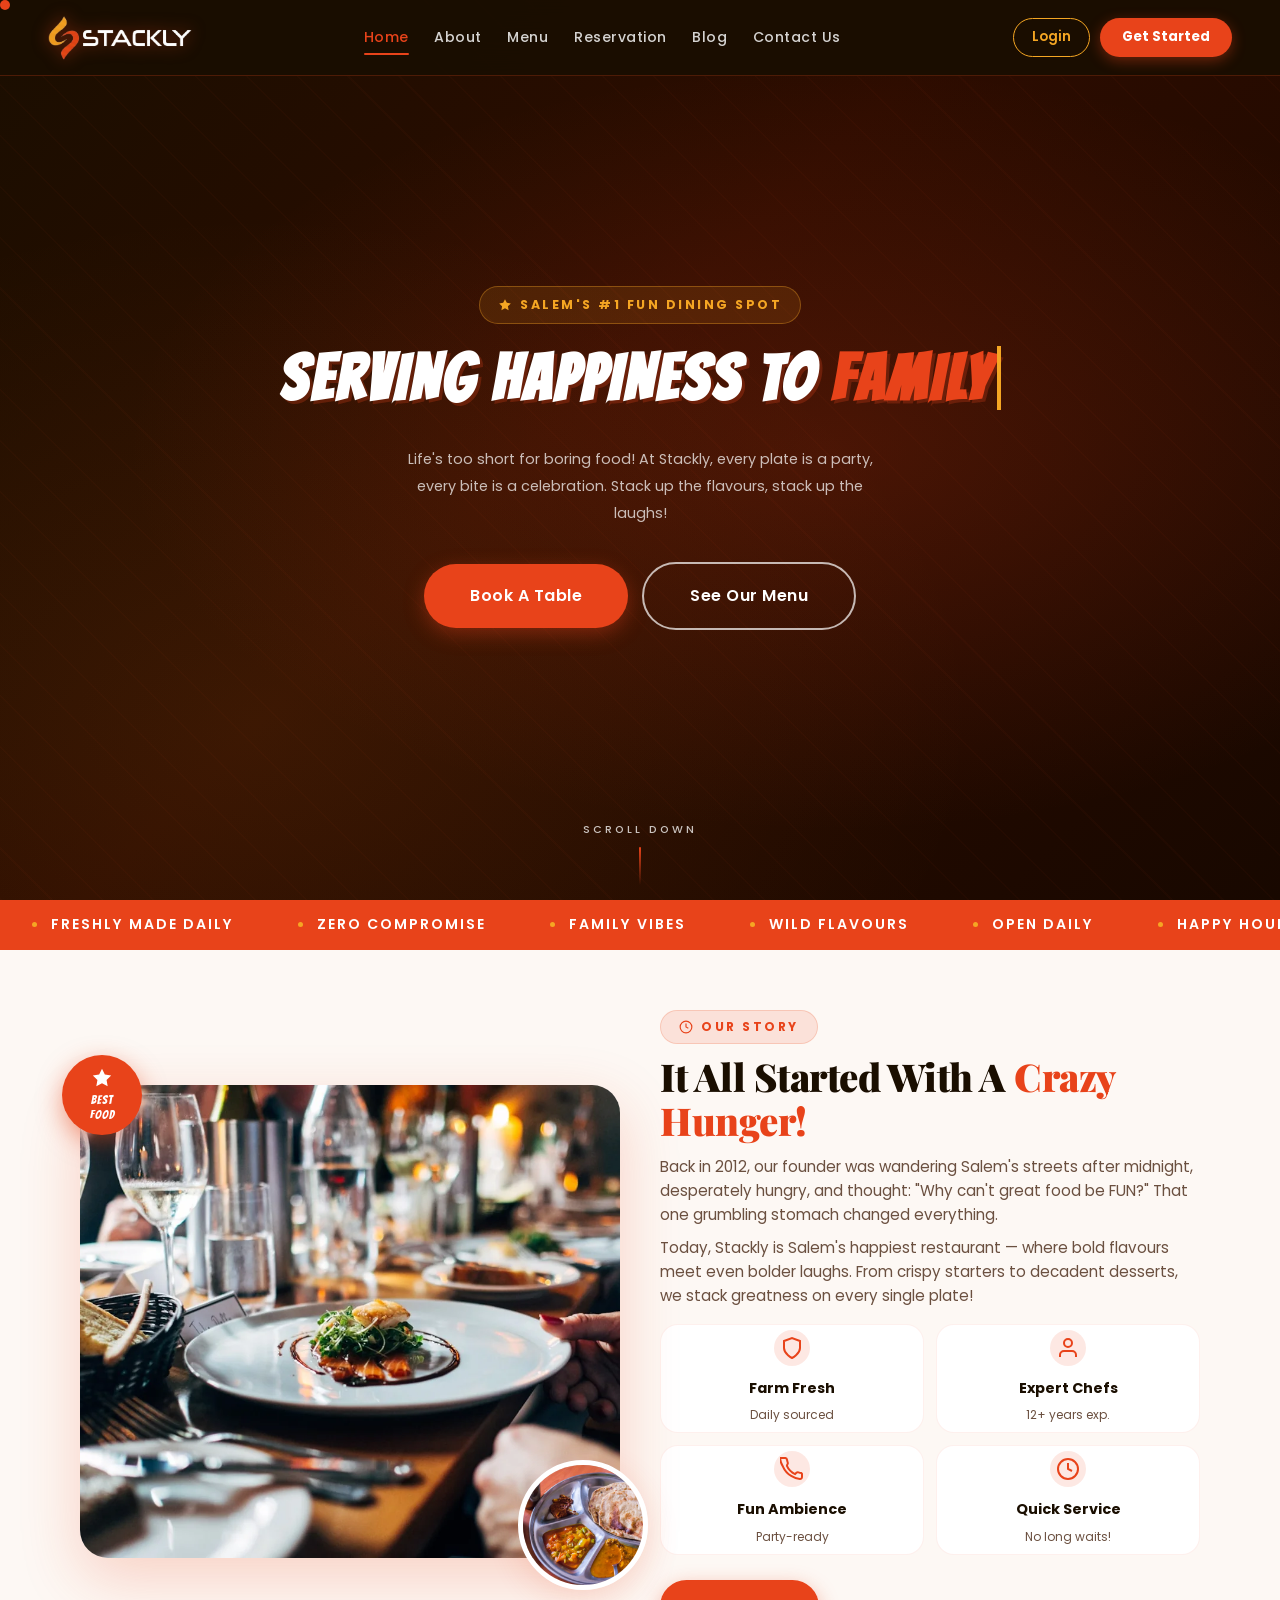
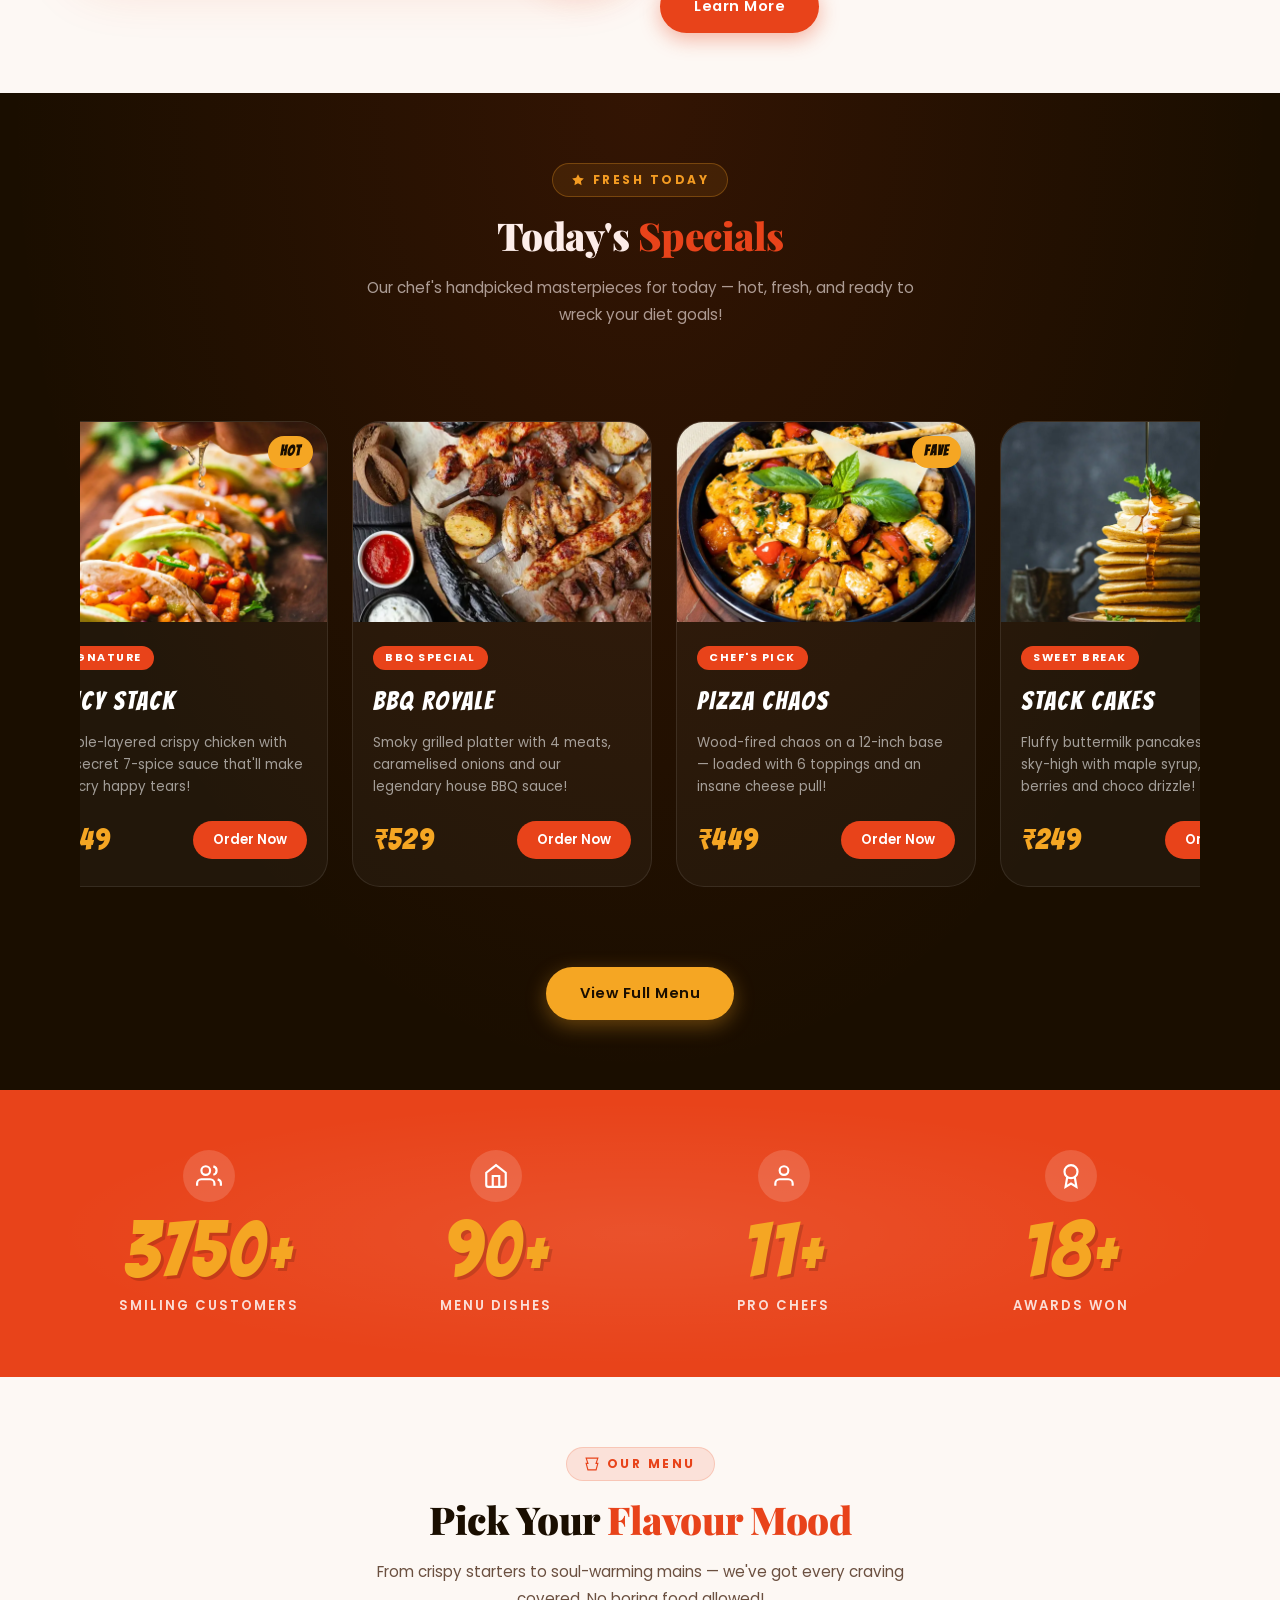
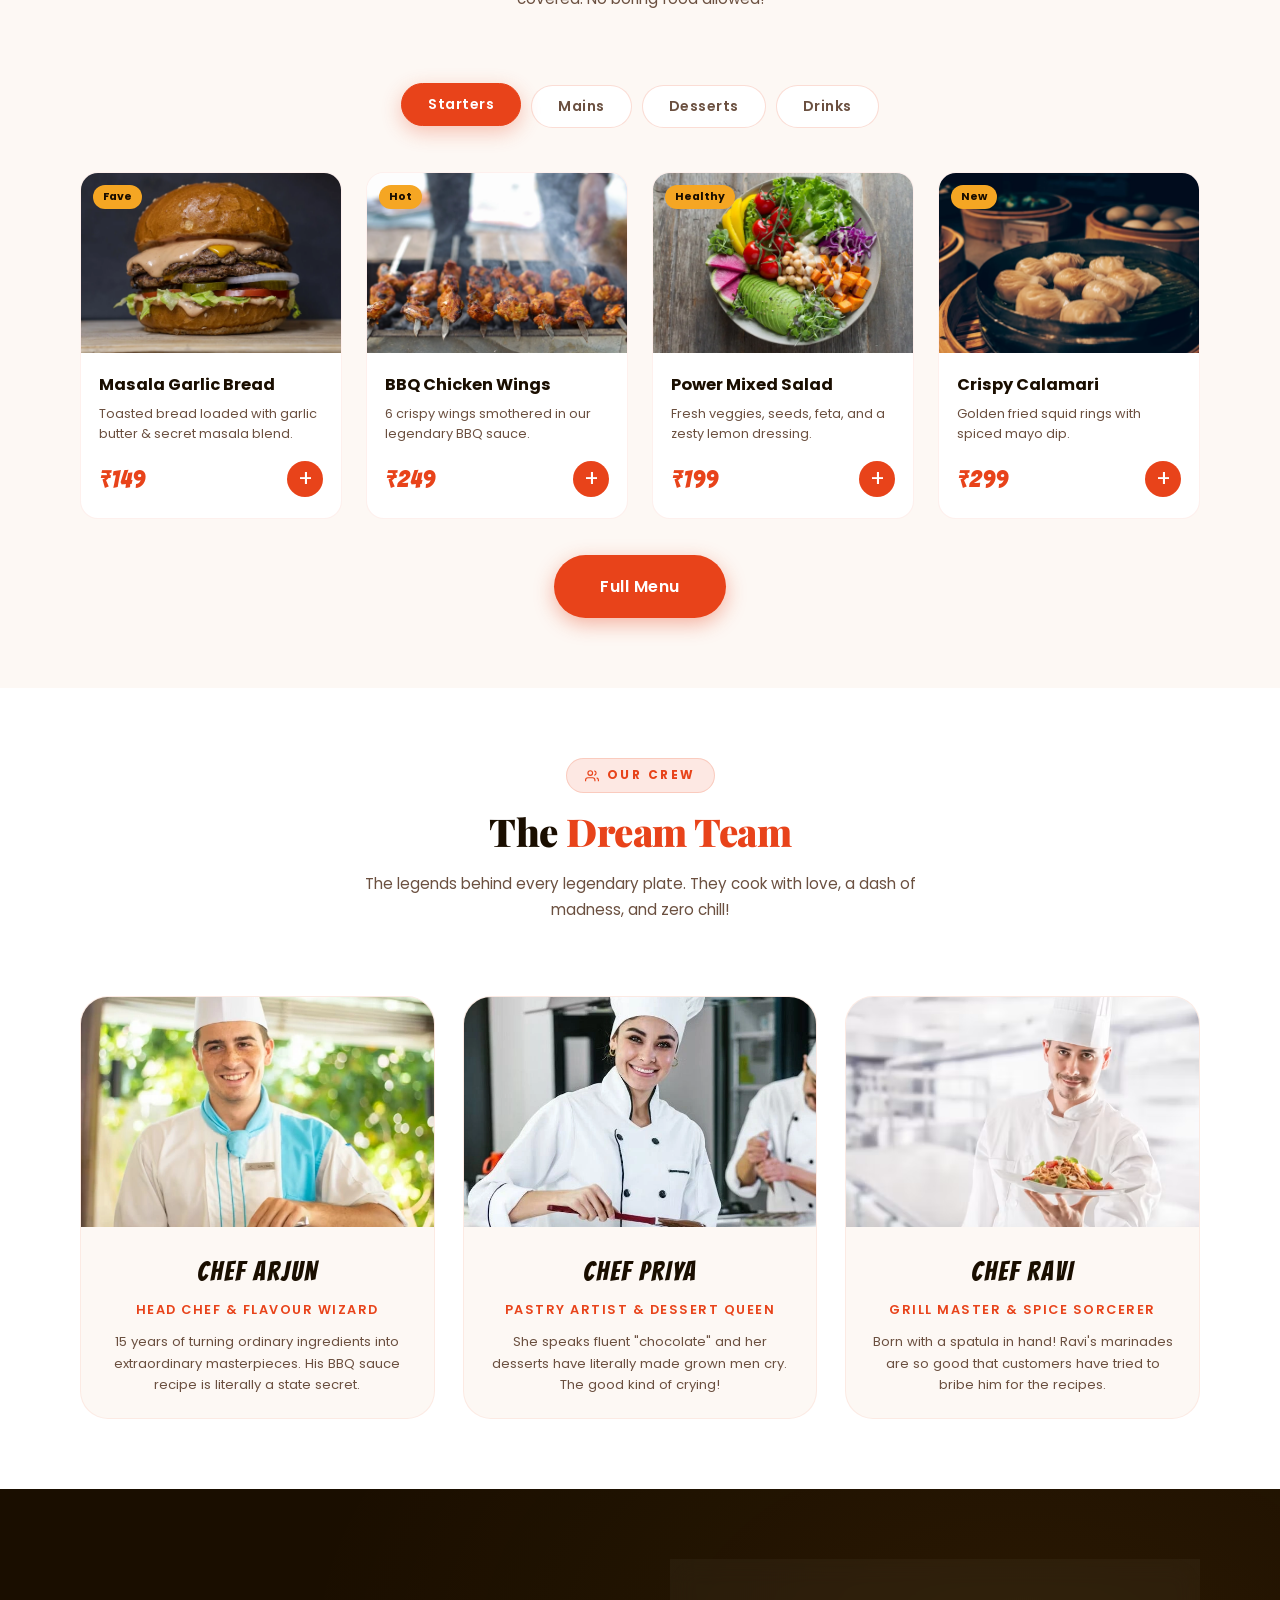
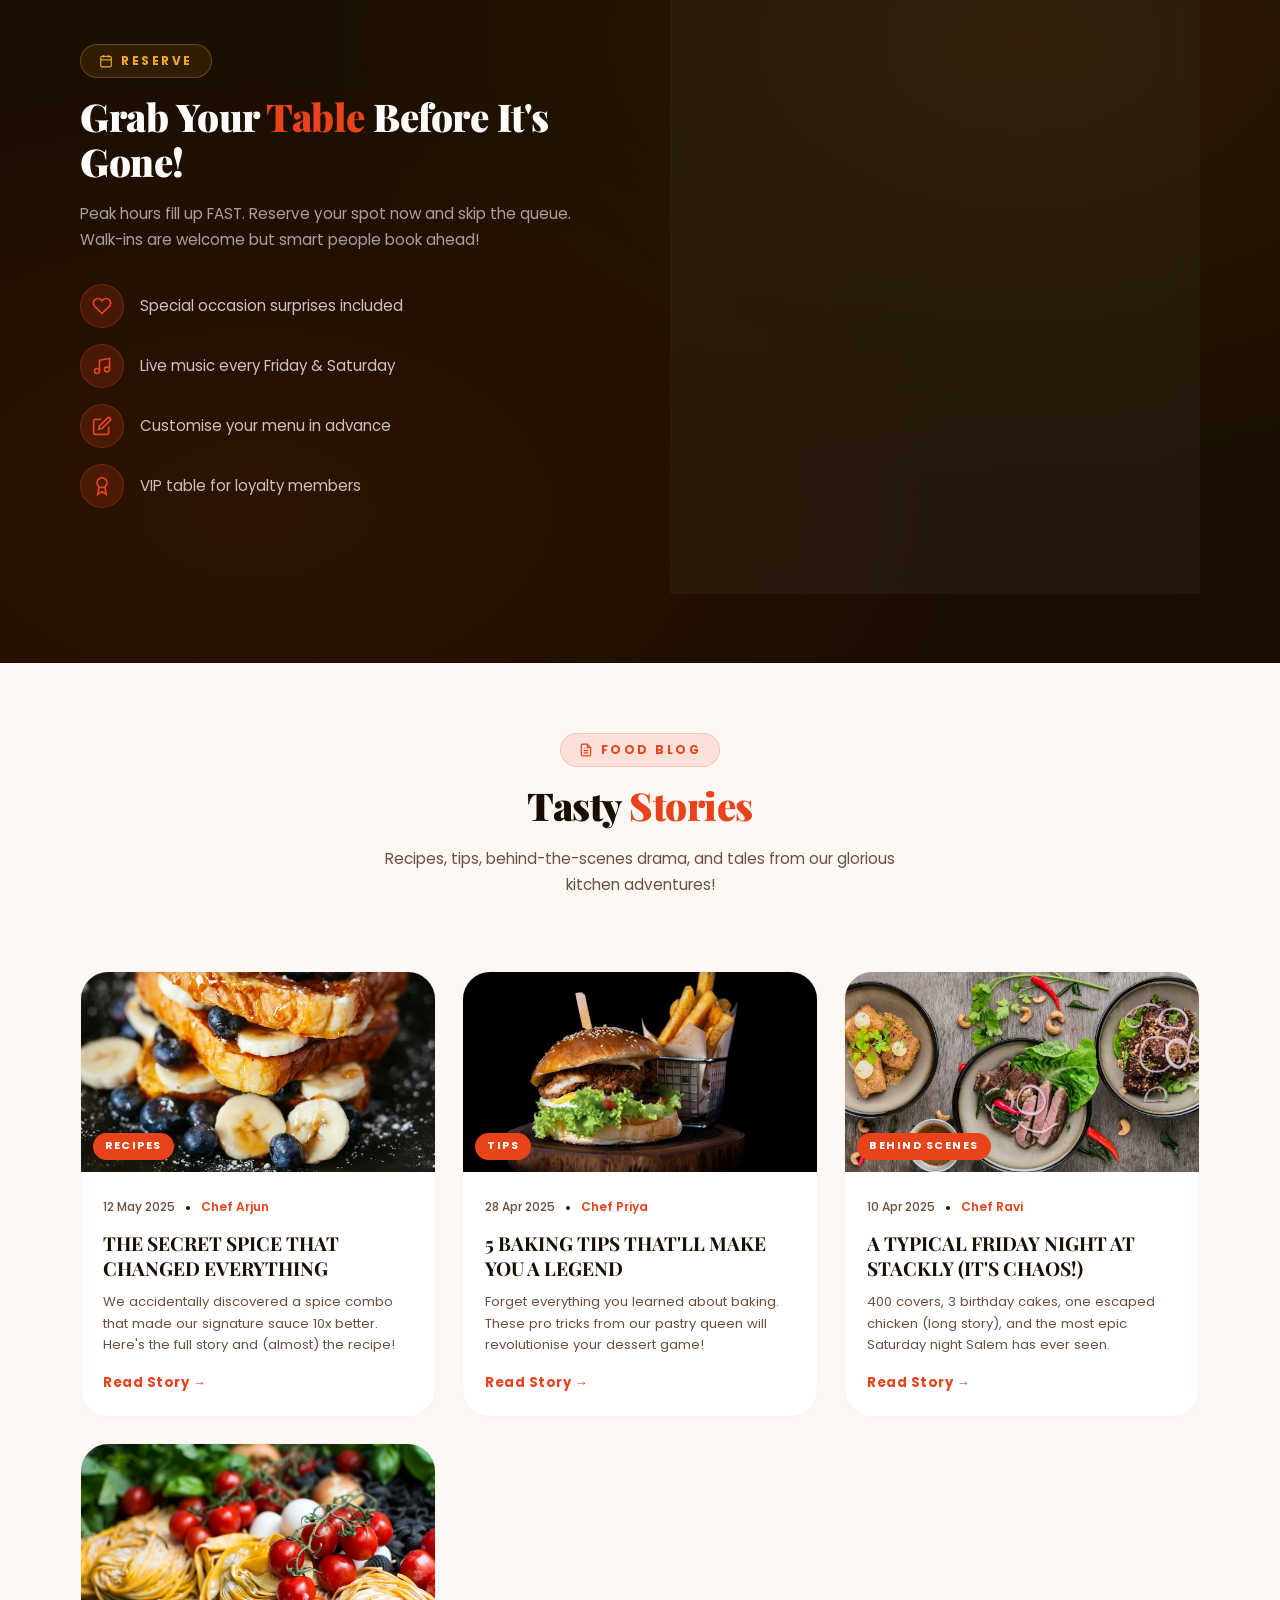
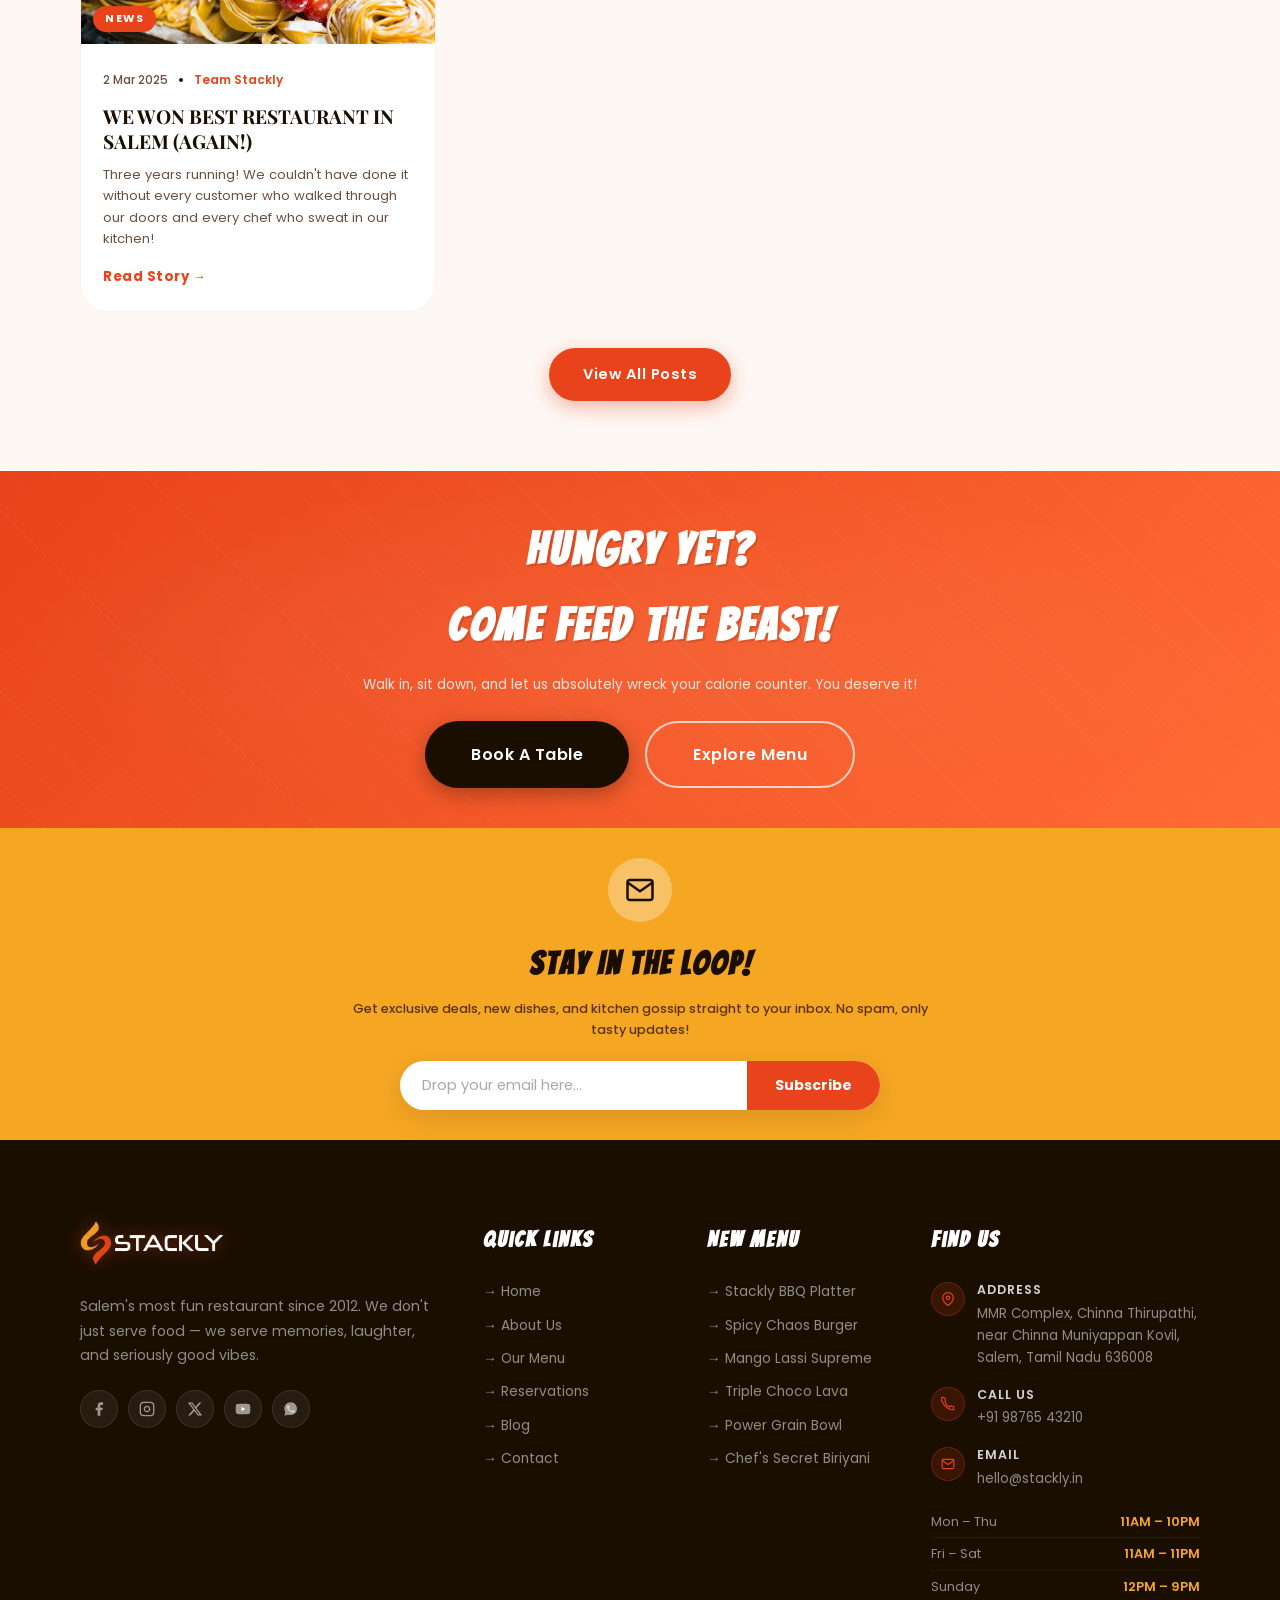
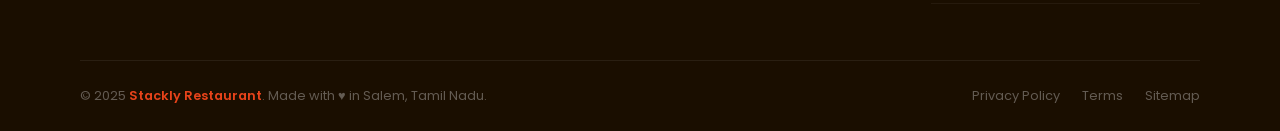
==== commit 7404fd53: "Add files via upload" ====
--- a/index.html
+++ b/index.html
@@ -11,7 +11,7 @@
 </head>
 <body>
 
-<!-- Page Loader -->
+
 <div id="page-loader">
   <div class="loader-visual-wrap">
     <div class="loader-circles">
@@ -22,11 +22,11 @@
   <div class="loader-text">Heating up the kitchen...</div>
 </div>
 
-<!-- Custom Cursor -->
+
 <div class="cursor" id="cursor"></div>
 <div class="cursor-ring" id="cursorRing"></div>
 
-<!-- Food Toast -->
+
 <div class="food-toast" id="foodToast">
   <div class="food-toast-icon">
     <svg viewBox="0 0 24 24" fill="none" stroke="currentColor" stroke-width="2"><path d="M20 6L9 17l-5-5"/></svg>
@@ -34,7 +34,7 @@
   <span id="toastMsg">Added to order!</span>
 </div>
 
-<!-- Back to Top -->
+
 <button id="back-top" type="button" title="Back to top" aria-label="Back to top">
   <span class="backtop-bot" aria-hidden="true">
     <video class="eat-boy-video" src="./assets/eat boy.webm" autoplay muted loop playsinline preload="auto" tabindex="-1"></video>
@@ -42,7 +42,7 @@
   </span>
 </button>
 
-<!-- ═══ NAVBAR ═══ -->
+
 <nav id="navbar">
   <a href="index.html" class="nav-logo">
     <img src="assets/logo.webp" alt="Stackly Logo" onerror="this.style.display='none'">
@@ -64,7 +64,7 @@
   </button>
 </nav>
 
-<!-- Mobile Menu -->
+
 <div class="mobile-menu" id="mobileMenu">
   <div class="mobile-menu-links">
     <a href="index.html">Home</a>
@@ -80,7 +80,7 @@
   </div>
 </div>
 
-<!-- ═══ HERO ═══ -->
+
 <section id="hero">
   <div class="hero-bg"></div>
   <div class="hero-pattern"></div>
@@ -111,7 +111,7 @@
   </div>
 </section>
 
-<!-- ═══ TICKER ═══ -->
+
 <div class="ticker-wrap" id="ticker">
   <div class="ticker-inner">
     <span class="ticker-item"><span class="dot"></span> Freshly Made Daily</span>
@@ -133,7 +133,7 @@
   </div>
 </div>
 
-<!-- ═══ ABOUT ═══ -->
+
 <section id="about" class="section">
   <div class="section-inner">
     <div class="about-grid">
@@ -199,7 +199,7 @@
   </div>
 </section>
 
-<!-- ═══ TODAY'S SPECIALS ═══ -->
+
 <section id="special" class="section">
   <div class="section-inner">
     <div class="section-header reveal">
@@ -280,7 +280,7 @@
   </div>
 </section>
 
-<!-- ═══ STATS STRIP ═══ -->
+
 <div class="stats-strip">
   <div class="stats-grid">
     <div class="stat-item reveal">
@@ -314,7 +314,7 @@
   </div>
 </div>
 
-<!-- ═══ MENU PREVIEW ═══ -->
+
 <section id="menu-page" class="section">
   <div class="section-inner">
     <div class="section-header reveal">
@@ -332,7 +332,7 @@
       <button class="menu-tab" data-tab="drinks">Drinks</button>
     </div>
     <div class="menu-grid" id="menuGrid">
-      <!-- JS fills this -->
+      
     </div>
     <div class="text-center mt-4 reveal">
       <a href="menu.html" class="btn btn-primary btn-lg">Full Menu</a>
@@ -340,7 +340,7 @@
   </div>
 </section>
 
-<!-- ═══ TEAM ═══ -->
+
 <section id="team" class="section">
   <div class="section-inner">
     <div class="section-header reveal">
@@ -419,7 +419,7 @@
   </div>
 </section>
 
-<!-- ═══ RESERVATION CTA ═══ -->
+
 <section id="reservation" class="section">
   <div class="section-inner">
     <div class="reservation-grid">
@@ -517,7 +517,7 @@
   </div>
 </section>
 
-<!-- ═══ BLOG PREVIEW ═══ -->
+
 <section id="blog-section" class="section">
   <div class="section-inner">
     <div class="section-header reveal">
@@ -600,7 +600,7 @@
   </div>
 </section>
 
-<!-- ═══ CTA BANNER ═══ -->
+
 <div class="cta-banner">
   <div class="section-inner">
     <h2 class="cta-title reveal">Hungry Yet?<br>Come Feed The Beast!</h2>
@@ -612,7 +612,7 @@
   </div>
 </div>
 
-<!-- ═══ NEWSLETTER ═══ -->
+
 <div class="newsletter-strip">
   <div class="newsletter-inner">
     <div class="newsletter-icon">
@@ -627,7 +627,7 @@
   </div>
 </div>
 
-<!-- ═══ FOOTER ═══ -->
+
 <footer id="footer">
   <div class="section-inner">
     <div class="footer-grid">
@@ -719,7 +719,7 @@
 
 <script src="./script.js"></script>
 <script>
-/* ── Menu Data & Render ── */
+
 const menuData = {
   starters: [
     { img: 'assets/images/photo-1568901346375-23c9450c58cd.webp', name: 'Masala Garlic Bread', desc: 'Toasted bread loaded with garlic butter & secret masala blend.', price: '₹149', badge: 'Fave' },
@@ -777,7 +777,7 @@
 </script>
 
 <script>
-/* ── Typewriter Effect ── */
+
 const words = ["FAMILY", "OFFICEMATES", "FRIENDS", "EVERYONE"];
 let wordIndex = 0;
 let charIndex = 0;
@@ -788,11 +788,11 @@
   const currentWord = words[wordIndex];
   
   if (isDeleting) {
-    // Remove character
+    
     typewriterElement.textContent = currentWord.substring(0, charIndex - 1);
     charIndex--;
   } else {
-    // Add character
+    
     typewriterElement.textContent = currentWord.substring(0, charIndex + 1);
     charIndex++;
   }
@@ -800,12 +800,12 @@
   let typeSpeed = isDeleting ? 100 : 200;
 
   if (!isDeleting && charIndex === currentWord.length) {
-    // Pause at end of word
+    
     typeSpeed = 2000;
     isDeleting = true;
   } else if (isDeleting && charIndex === 0) {
     isDeleting = false;
-    // Move to next word
+    
     wordIndex = (wordIndex + 1) % words.length;
     typeSpeed = 500;
   }
@@ -817,7 +817,7 @@
 </script>
 
 <script>
-/* ── Specials Auto-slide (Continuous Smooth) ── */
+
 document.addEventListener('DOMContentLoaded', () => {
   const swiper = document.querySelector('.special-swiper');
   if (!swiper) return;
@@ -829,19 +829,19 @@
   swiper.addEventListener('touchend', () => isHovered = false);
 
   let scrollPos = swiper.scrollLeft;
-  const speed = 0.6; // வேகத்தை குறைக்க/அதிகரிக்க இந்த மதிப்பை மாற்றவும் (எ.கா: 0.4 மெதுவானது)
+  const speed = 0.6; 
 
   function animate() {
     if (!isHovered) {
       scrollPos += speed;
       
-      // முடிவை எட்டினால் மீண்டும் ஆரம்பத்திற்கு செல்லும்
+    
       if (scrollPos >= swiper.scrollWidth - swiper.offsetWidth) {
         scrollPos = 0;
       }
       swiper.scrollLeft = scrollPos;
     } else {
-      // பயனர் கைமுறையாக நகர்த்தினால் பொசிஷனை சின்க் செய்யும்
+      
       scrollPos = swiper.scrollLeft;
     }
     requestAnimationFrame(animate);
--- a/style.css
+++ b/style.css
@@ -1,12 +1,6 @@
-/* ============================================================
-   STACKLY RESTAURANT — MASTER STYLESHEET v2
-   Professional, Clean, Energetic — Inspired by Food Funday
-   ============================================================ */
-
-/* ── Google Fonts ── */
 @import url('https://fonts.googleapis.com/css2?family=Playfair+Display:wght@700;900&family=Poppins:wght@300;400;500;600;700;800&family=Bangers&family=Nunito:wght@400;600;700;800&display=swap');
 
-/* ── CSS Custom Properties ── */
+
 :root {
   --primary:        #E8431A;
   --primary-dark:   #c43510;
@@ -43,7 +37,7 @@
   --bounce:         cubic-bezier(0.68, -0.55, 0.265, 1.55);
 }
 
-/* ── Reset & Base ── */
+
 *, *::before, *::after { box-sizing: border-box; margin: 0; padding: 0; }
 
 html {
@@ -68,18 +62,16 @@
 button, input, select, textarea { font-family: inherit; }
 input, select, textarea { outline: none; }
 
-/* ── Scrollbar ── */
+
 ::-webkit-scrollbar { width: 6px; }
 ::-webkit-scrollbar-track { background: var(--dark); }
 ::-webkit-scrollbar-thumb { background: var(--primary); border-radius: 3px; }
 ::-webkit-scrollbar-thumb:hover { background: var(--accent); }
 
-/* ── Selection ── */
+
 ::selection { background: var(--primary); color: white; }
 
-/* ═══════════════════════════════════════
-   PAGE LOADER
-═══════════════════════════════════════ */
+
 #page-loader {
   position: fixed;
   inset: 0;
@@ -163,9 +155,7 @@
   to { transform: rotate(360deg); }
 }
 
-/* ═══════════════════════════════════════
-   CUSTOM CURSOR
-═══════════════════════════════════════ */
+
 .cursor {
   position: fixed;
   width: 10px;
@@ -190,9 +180,7 @@
 .cursor.hovered          { transform: scale(3); background: var(--secondary); }
 .cursor-ring.hovered     { width: 52px; height: 52px; border-color: var(--secondary); transform: translate(-20px, -20px); }
 
-/* ═══════════════════════════════════════
-   NAVIGATION
-═══════════════════════════════════════ */
+
 #navbar {
   position: fixed;
   top: 0; left: 0; right: 0;
@@ -213,7 +201,7 @@
   box-shadow: 0 4px 30px rgba(232,67,26,0.25);
 }
 
-/* Logo */
+
 .nav-logo {
   display: flex;
   align-items: center;
@@ -240,7 +228,7 @@
 }
 .nav-logo:hover .logo-text { color: var(--secondary); text-shadow: 2px 2px 0 var(--primary); }
 
-/* Nav links */
+
 .nav-links {
   display: flex;
   align-items: center;
@@ -308,7 +296,7 @@
 }
 .btn-nav-start::after { display: none !important; }
 
-/* Hamburger */
+
 .hamburger {
   display: none;
   flex-direction: column;
@@ -331,7 +319,7 @@
 .hamburger.open span:nth-child(2) { opacity: 0; transform: scaleX(0); }
 .hamburger.open span:nth-child(3) { transform: translateY(-8px) rotate(-45deg); }
 
-/* Mobile Menu */
+
 .mobile-menu {
   position: fixed;
   inset: 0;
@@ -402,9 +390,7 @@
   }
 }
 
-/* ═══════════════════════════════════════
-   BUTTONS
-═══════════════════════════════════════ */
+
 .btn {
   display: inline-flex;
   align-items: center;
@@ -451,7 +437,7 @@
 .btn-sm  { padding: 9px 22px;  font-size: 0.82rem; }
 .btn-icon { padding: 12px 28px; gap: 10px; }
 
-/* Wobble on hover */
+
 .wobble:hover { animation: wobbleAnim 0.5s ease; }
 @keyframes wobbleAnim {
   0%,100% { transform: rotate(0deg); }
@@ -459,9 +445,7 @@
   75%      { transform: rotate(4deg)  scale(1.04); }
 }
 
-/* ═══════════════════════════════════════
-   SECTION HELPERS
-═══════════════════════════════════════ */
+
 .section { padding: var(--section-pad) 0; position: relative; }
 .section-inner { max-width: 1200px; margin: 0 auto; padding: 0 clamp(1.2rem, 4vw, 2.5rem); }
 
@@ -503,7 +487,7 @@
 .section-header { text-align: center; margin-bottom: clamp(48px, 7vw, 72px); }
 .section-header .section-subtitle { margin: 0 auto; }
 
-/* ── Reveal Animations ── */
+
 .reveal       { opacity: 0; transform: translateY(40px); transition: opacity 0.75s ease, transform 0.75s ease; }
 .reveal-left  { opacity: 0; transform: translateX(-40px); transition: opacity 0.75s ease, transform 0.75s ease; }
 .reveal-right { opacity: 0; transform: translateX(40px);  transition: opacity 0.75s ease, transform 0.75s ease; }
@@ -518,11 +502,9 @@
 .delay-4 { transition-delay: 0.40s; }
 .delay-5 { transition-delay: 0.50s; }
 
-/* ═══════════════════════════════════════
-   HERO SECTION (index)
-═══════════════════════════════════════ */
+
 #hero {
-  min-height: 100vh; /* Increased height for better desktop impact */
+  min-height: 100vh; 
   position: relative;
   display: flex;
   align-items: center;
@@ -535,7 +517,7 @@
   top: 0; left: 0;
   width: 100%; height: 100%;
   object-fit: cover;
-  opacity: 0.6; /* Increased opacity for clearer video */
+  opacity: 0.6; 
   z-index: 0;
 }
 .hero-bg {
@@ -567,7 +549,7 @@
   z-index: 2;
   max-width: 1200px;
   margin: 0 auto;
-  padding: 40px clamp(1.2rem, 4vw, 2.5rem) 100px; /* Added 100px bottom padding to push buttons up */
+  padding: 40px clamp(1.2rem, 4vw, 2.5rem) 100px; 
   display: flex;
   flex-direction: column;
   align-items: center;
@@ -607,7 +589,7 @@
   text-shadow: 3px 3px 0 rgba(232,67,26,0.25);
 }
 
-/* Looping Typing & Erase Animation */
+
 .typing-container {
   display: flex;
   justify-content: center;
@@ -654,7 +636,7 @@
   margin-top: 2px;
 }
 
-/* Hero visual / orbit */
+
 .hero-visual {
   position: relative;
   display: flex;
@@ -690,14 +672,14 @@
 
 .hero-scroll {
   position: absolute;
-  bottom: 15px; /* Positioned at the very bottom edge */
+  bottom: 15px; 
   left: 50%;
   transform: translateX(-50%);
   display: flex;
   flex-direction: column;
   align-items: center;
   gap: 8px;
-  color: rgba(255,255,255,0.75); /* Increased visibility */
+  color: rgba(255,255,255,0.75); 
   font-size: 0.68rem;
   letter-spacing: 3px;
   text-transform: uppercase;
@@ -719,9 +701,7 @@
   50%     { transform: translateX(-50%) translateY(8px); }
 }
 
-/* ═══════════════════════════════════════
-   TICKER
-═══════════════════════════════════════ */
+
 .ticker-wrap {
   background: var(--primary);
   padding: 13px 0;
@@ -760,9 +740,7 @@
   to   { transform: translateX(-50%); }
 }
 
-/* ═══════════════════════════════════════
-   PAGE HERO (inner pages) — CONSISTENT HEIGHT
-═══════════════════════════════════════ */
+
 .page-hero,
 .about-hero-section,
 .menu-hero,
@@ -784,7 +762,7 @@
   position: relative;
   overflow: hidden;
 }
-/* Dark overlay for better text readability */
+
 .about-hero-section::after, .menu-hero::after, .contact-hero::after, 
 .res-hero::after, .blog-hero::after, .page-hero::after {
   content: '';
@@ -840,28 +818,26 @@
 .breadcrumb a { color: var(--secondary); font-size: 0.85rem; font-weight: 500; }
 .breadcrumb span { color: rgba(255,255,255,0.38); font-size: 0.85rem; }
 
-/* ═══════════════════════════════════════
-   ABOUT SECTION
-═══════════════════════════════════════ */
+
 #about { background: var(--light); padding: clamp(40px, 6vw, 60px) 0; }
 
 .about-grid {
   display: grid;
   grid-template-columns: 1fr 1fr;
   gap: 40px;
-  align-items: stretch; /* Content உயரத்திற்கு ஏற்ப சமமாக இருக்கும் */
+  align-items: stretch; 
 }
 .about-visual { 
   position: relative;
   display: flex;
   flex-direction: column;
-  justify-content: center; /* Centering the image vertically */
+  justify-content: center; 
 }
 .about-img-wrap {
   border-radius: var(--radius-lg);
   overflow: hidden;
   box-shadow: var(--shadow-lg);
-  height: calc(100% - 150px); /* Reduced height for a more balanced look */
+  height: calc(100% - 150px); 
   flex: none;
 }
 .about-img-wrap img { width: 100%; height: 100%; object-fit: cover; transition: transform 0.8s ease; }
@@ -870,7 +846,7 @@
   position: absolute;
   bottom: 43px;
   right: -28px;
-  width: 130px; /* Reduced size to match the smaller main image */
+  width: 130px; 
   height: 130px;
   border-radius: 50%;
   overflow: hidden;
@@ -887,7 +863,7 @@
   position: absolute;
   top: 45px;
   left: -18px;
-  width: 80px; /* Reduced size to match the smaller main image */
+  width: 80px; 
   height: 80px;
   background: var(--primary);
   border-radius: 50%;
@@ -918,13 +894,13 @@
   display: grid;
   grid-template-columns: 1fr 1fr;
   gap: 12px;
-  margin-top: 15px; /* Reduced unwanted space */
+  margin-top: 15px; 
 }
 .about-feature-card {
   background: white;
   border: 1.5px solid var(--border-light);
   border-radius: var(--radius);
-  padding: 5px 12px; /* Adjusted height to match the image size */
+  padding: 5px 12px; 
   text-align: center;
   transition: var(--transition);
   cursor: default;
@@ -934,10 +910,10 @@
   transform: translateY(-5px);
   box-shadow: var(--shadow-sm);
 }
-#about .mt-4 { margin-top: 25px !important; } /* Reduced spacing above button */
+#about .mt-4 { margin-top: 25px !important; } 
 
 .feature-icon {
-  width: 36px; /* Smaller icon */
+  width: 36px; 
   height: 36px;
   background: var(--primary-light);
   border-radius: 50%;
@@ -952,9 +928,7 @@
 .feature-name { font-family: var(--font-heading); font-size: 0.9rem; font-weight: 700; color: var(--dark); display: block; }
 .feature-note { font-size: 0.75rem; color: var(--text-muted); margin-top: 3px; }
 
-/* ═══════════════════════════════════════
-   TODAY'S SPECIALS
-═══════════════════════════════════════ */
+
 #special {
   background: var(--dark);
   overflow: hidden;
@@ -1041,9 +1015,7 @@
   to   { transform: scale(1.07) rotate(2deg); }
 }
 
-/* ═══════════════════════════════════════
-   STATS STRIP
-═══════════════════════════════════════ */
+
 .stats-strip {
   background: var(--primary);
   padding: 60px 0;
@@ -1095,9 +1067,7 @@
   margin-top: 6px;
 }
 
-/* ═══════════════════════════════════════
-   MENU SECTION
-═══════════════════════════════════════ */
+
 #menu-page { background: var(--light); }
 .menu-tabs {
   display: flex;
@@ -1180,7 +1150,7 @@
 }
 .menu-add-btn:hover { background: var(--secondary); color: var(--dark); transform: scale(1.2) rotate(90deg); }
 
-/* ── Menu page full grid ── */
+
 .menu-cat-tabs {
   display: flex;
   gap: 10px;
@@ -1273,9 +1243,7 @@
 }
 .menu-full-add:hover { background: var(--secondary); color: var(--dark); transform: scale(1.2) rotate(90deg); }
 
-/* ═══════════════════════════════════════
-   TEAM
-═══════════════════════════════════════ */
+
 #team { background: white; }
 .team-grid { display: grid; grid-template-columns: repeat(3, 1fr); gap: 28px; }
 .team-card {
@@ -1325,9 +1293,7 @@
 .team-role { color: var(--primary); font-family: var(--font-heading); font-size: 0.8rem; font-weight: 600; letter-spacing: 1.5px; text-transform: uppercase; margin-bottom: 10px; }
 .team-bio  { font-size: 0.82rem; color: var(--text-muted); line-height: 1.65; }
 
-/* ═══════════════════════════════════════
-   RESERVATION SECTION
-═══════════════════════════════════════ */
+
 #reservation { background: var(--dark); position: relative; overflow: hidden; }
 #reservation::before {
   content: '';
@@ -1386,9 +1352,7 @@
 .form-input option { background: var(--dark2); color: white; }
 .res-submit { width: 100%; padding: 16px; font-size: 1rem; letter-spacing: 1.5px; }
 
-/* ═══════════════════════════════════════
-   BLOG
-═══════════════════════════════════════ */
+
 #blog-section { background: var(--light); }
 .blog-grid { display: grid; grid-template-columns: repeat(auto-fill, minmax(280px, 1fr)); gap: 26px; }
 .blog-card {
@@ -1447,12 +1411,10 @@
 }
 .blog-read-more:hover { gap: 12px; color: var(--accent); }
 
-/* ═══════════════════════════════════════
-   CTA BANNER
-═══════════════════════════════════════ */
+
 .cta-banner {
   background: linear-gradient(135deg, var(--primary) 0%, var(--accent) 100%);
-  padding: 40px 0; /* Further reduced padding */
+  padding: 40px 0; 
   text-align: center;
   position: relative;
   overflow: hidden;
@@ -1475,30 +1437,28 @@
 }
 .cta-title {
   font-family: var(--font-accent);
-  font-size: clamp(1.8rem, 4.5vw, 2.8rem); /* Further reduced font size */
+  font-size: clamp(1.8rem, 4.5vw, 2.8rem); 
   color: white;
   letter-spacing: 3px;
-  margin-bottom: 10px; /* Reduced margin */
+  margin-bottom: 10px; 
   position: relative;
   z-index: 1;
   text-shadow: 2px 2px 0 rgba(0,0,0,0.12);
 }
 .cta-sub {
-  font-size: 0.85rem; /* Further reduced font size */
+  font-size: 0.85rem; 
   color: rgba(255,255,255,0.85);
-  margin-bottom: 25px; /* Reduced margin */
+  margin-bottom: 25px; 
   position: relative;
   z-index: 1;
   font-weight: 400;
 }
-.cta-btns { display: flex; gap: 16px; justify-content: center; flex-wrap: wrap; position: relative; z-index: 1; margin-top: 20px; } /* Added margin-top */
-
-/* ═══════════════════════════════════════
-   NEWSLETTER
-═══════════════════════════════════════ */
+.cta-btns { display: flex; gap: 16px; justify-content: center; flex-wrap: wrap; position: relative; z-index: 1; margin-top: 20px; } 
+
+
 .newsletter-strip {
   background: var(--secondary);
-  padding: 30px 0; /* Further reduced padding */
+  padding: 30px 0; 
 }
 .newsletter-inner {
   max-width: 680px;
@@ -1511,7 +1471,7 @@
   background: rgba(255,255,255,0.3);
   border-radius: 50%;
   display: flex; align-items: center; justify-content: center;
-  margin: 0 auto 15px; /* Reduced margin */
+  margin: 0 auto 15px; 
   animation: newsletterBounce 1.8s ease-in-out infinite;
 }
 .newsletter-icon svg { width: 30px; height: 30px; color: var(--dark); }
@@ -1557,9 +1517,7 @@
 }
 .newsletter-form button:hover { background: var(--dark); }
 
-/* ═══════════════════════════════════════
-   FOOTER
-═══════════════════════════════════════ */
+
 #footer { background: var(--dark); padding-top: 80px; }
 .footer-grid {
   display: grid;
@@ -1627,9 +1585,7 @@
 .footer-bottom-links a { color: rgba(255,255,255,0.32); font-size: 0.8rem; transition: var(--transition); }
 .footer-bottom-links a:hover { color: var(--primary); }
 
-/* ═══════════════════════════════════════
-   BACK TO TOP — Side-view kutti eating pizza
-═══════════════════════════════════════ */
+
 #back-top {
   position: fixed;
   bottom: 28px;
@@ -1675,7 +1631,7 @@
   pointer-events: none;
 }
 
-/* Facing right: head left, pizza right, bite toward pizza */
+
 .kutti-side {
   position: absolute;
   inset: 0;
@@ -1683,7 +1639,7 @@
   animation: kuttiBob 2.4s ease-in-out infinite;
 }
 
-/* ── Legs (side profile) ── */
+
 .boy-leg {
   position: absolute;
   bottom: 7px;
@@ -1729,7 +1685,7 @@
 .shoe-back { left: 14px; transform: scale(0.92); z-index: 1; }
 .shoe-front { left: 22px; }
 
-/* ── Torso (side) ── */
+
 .boy-pants {
   position: absolute;
   left: 18px;
@@ -1765,7 +1721,7 @@
   border-radius: 50%;
 }
 
-/* ── Arms holding pizza ── */
+
 .boy-arm {
   position: absolute;
   background: #ffd2ae;
@@ -1793,7 +1749,7 @@
   animation: armFrontHold 0.9s ease-in-out infinite;
 }
 
-/* ── Head profile (faces right) ── */
+
 .boy-head {
   position: absolute;
   left: 2px;
@@ -1891,7 +1847,7 @@
   z-index: 7;
 }
 
-/* ── Pizza in front (tip → mouth) ── */
+
 .pizza-lift {
   position: absolute;
   left: 34px;
@@ -1959,7 +1915,7 @@
 .pizza-slice .pep:nth-of-type(2) { left: 12px; top: 14px; }
 .pizza-slice .pep:nth-of-type(3) { left: 8px; top: 19px; background: #fff4ad; border-color: #c9a030; }
 
-/* ── Launch ── */
+
 #back-top.launching { pointer-events: none; }
 #back-top.launching::after { opacity: 0; transform: scaleX(0.3); }
 #back-top.launching .kutti-side {
@@ -2017,7 +1973,7 @@
   100% { transform: translateY(-118vh) scale(1.06); opacity: 0; }
 }
 
-/* Asset version: eating video idles, flying image launches on touch/click. */
+
 #back-top {
   bottom: 14px;
   right: -10px;
@@ -2108,9 +2064,6 @@
   100% { transform: translateY(0) scale(1.04); }
 }
 
-/* ═══════════════════════════════════════
-   FOOD TOAST
-═══════════════════════════════════════ */
 .food-toast {
   position: fixed;
   bottom: 92px; right: 32px;
@@ -2142,9 +2095,6 @@
 .food-toast-icon svg { width: 18px; height: 18px; color: var(--primary); }
 .food-toast-emoji { font-size: 2rem; display: block; margin-bottom: 5px; }
 
-/* ═══════════════════════════════════════
-   CONFETTI
-═══════════════════════════════════════ */
 .confetti-piece {
   position: fixed;
   width: 10px; height: 10px;
@@ -2164,9 +2114,7 @@
   70%     { transform: scale(1.07) rotate(6deg); }
 }
 
-/* ═══════════════════════════════════════
-   AUTH PAGES
-═══════════════════════════════════════ */
+
 .auth-page {
   min-height: 100vh;
   display: flex;
@@ -2221,7 +2169,7 @@
 .auth-forgot { color: var(--primary); transition: var(--transition); }
 .auth-forgot:hover { color: var(--secondary); }
 
-/* ── Sign-up steps ── */
+
 .getstarted-hero { background: var(--dark); text-align: center; padding: 90px 20px 110px; position: relative; overflow: hidden; }
 .getstarted-hero::before { content: ''; position: absolute; inset: 0; background: radial-gradient(ellipse at center, rgba(232,67,26,0.18) 0%, transparent 70%); }
 .gs-title { font-family: var(--font-accent); font-size: clamp(3rem, 8vw, 6rem); color: white; letter-spacing: 4px; margin-bottom: 14px; position: relative; }
@@ -2256,9 +2204,7 @@
 .plan-feature::before { content: '✓'; color: var(--accent2); font-weight: 900; font-size: 1rem; flex-shrink: 0; }
 .plan-btn { width: 100%; }
 
-/* ═══════════════════════════════════════
-   404 PAGE
-═══════════════════════════════════════ */
+
 .error-page {
   min-height: 100vh;
   display: flex; align-items: center; justify-content: center;
@@ -2276,9 +2222,7 @@
 .error-text  { color: rgba(255,255,255,0.58); font-size: 1rem; margin-bottom: 34px; line-height: 1.75; }
 .error-btns  { display: flex; gap: 15px; justify-content: center; flex-wrap: wrap; }
 
-/* ═══════════════════════════════════════
-   CONTACT PAGE
-═══════════════════════════════════════ */
+
 .contact-page-grid { display: grid; grid-template-columns: 1fr 1.4fr; gap: 44px; align-items: start; }
 .contact-info-panel { display: flex; flex-direction: column; gap: 18px; }
 .contact-info-card {
@@ -2342,9 +2286,7 @@
 .social-connect-btn svg { width: 22px; height: 22px; }
 .social-connect-btn:hover { background: var(--primary); transform: translateY(-5px) scale(1.1); box-shadow: 0 8px 20px rgba(232,67,26,0.38); }
 
-/* ═══════════════════════════════════════
-   ABOUT PAGE SPECIFIC
-═══════════════════════════════════════ */
+
 .about-story-grid { display: grid; grid-template-columns: 1fr 1fr; gap: 44px; align-items: center; margin-bottom: 54px; }
 .about-story-img { border-radius: var(--radius-lg); overflow: hidden; box-shadow: var(--shadow-lg); height: 360px; }
 .about-story-img img { width: 100%; height: 100%; object-fit: cover; transition: transform 0.6s ease; }
@@ -2372,9 +2314,7 @@
 .gallery-item:hover .gallery-overlay { opacity: 1; }
 .gallery-overlay span { color: white; font-family: var(--font-heading); font-size: 1.1rem; font-weight: 600; }
 
-/* ═══════════════════════════════════════
-   UTILITY
-═══════════════════════════════════════ */
+
 .text-center    { text-align: center; }
 .text-primary   { color: var(--primary) !important; }
 .text-gold      { color: var(--secondary) !important; }
@@ -2390,9 +2330,7 @@
 .flex-wrap      { flex-wrap: wrap; }
 .w-100          { width: 100%; }
 
-/* ═══════════════════════════════════════
-   RESPONSIVE — Tablet ≤ 992px
-═══════════════════════════════════════ */
+
 @media (max-width: 992px) {
   :root { --nav-h: 70px; }
 
@@ -2428,9 +2366,7 @@
   .gallery-grid { grid-template-columns: repeat(2, 1fr); }
 }
 
-/* ═══════════════════════════════════════
-   RESPONSIVE — Mobile ≤ 600px
-═══════════════════════════════════════ */
+
 @media (max-width: 600px) {
   :root { --nav-h: 64px; --section-pad: clamp(52px, 7vw, 72px); }
 
@@ -2506,7 +2442,7 @@
   .timeline-item::before { left: -22px; width: 12px; height: 12px; }
 }
 
-/* Very small ≤ 380px */
+
 @media (max-width: 380px) {
   .hero-title { font-size: 2.5rem; }
   .hero-plate-ring { width: 190px; height: 190px; }
